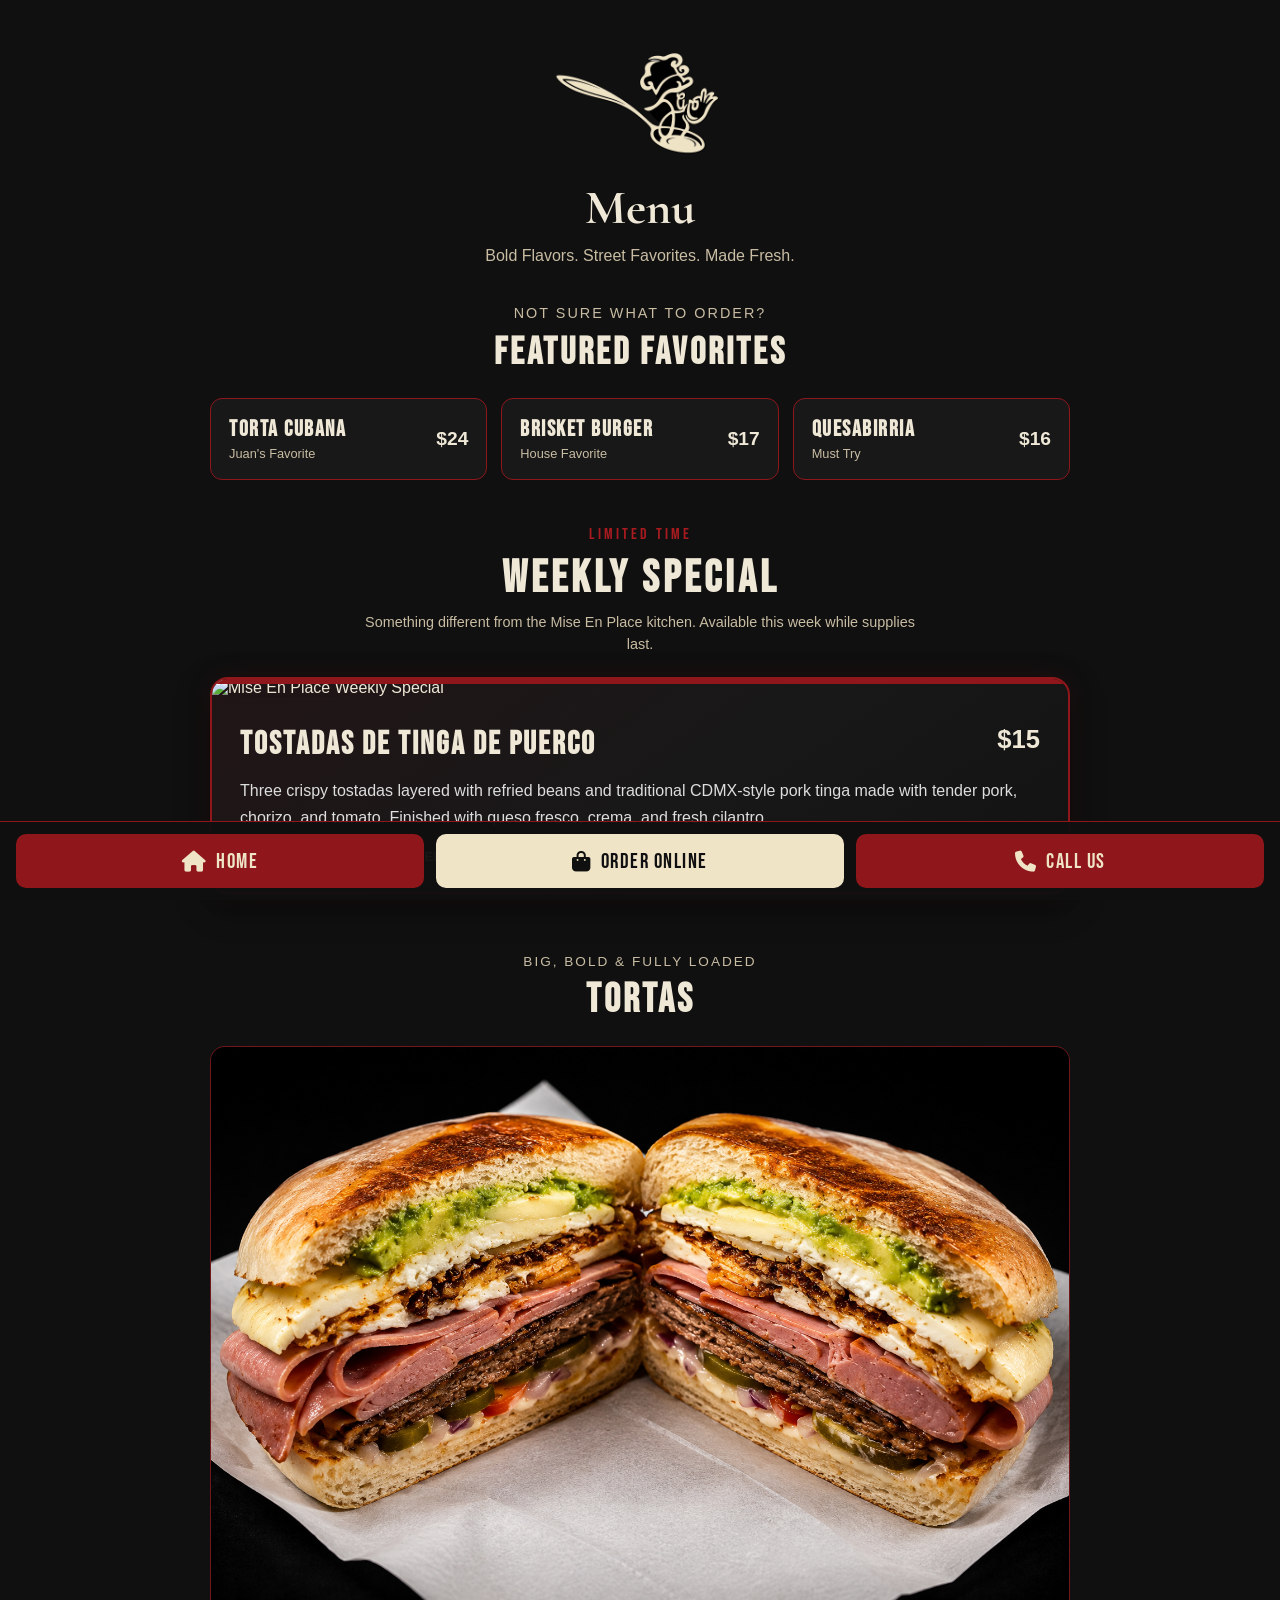
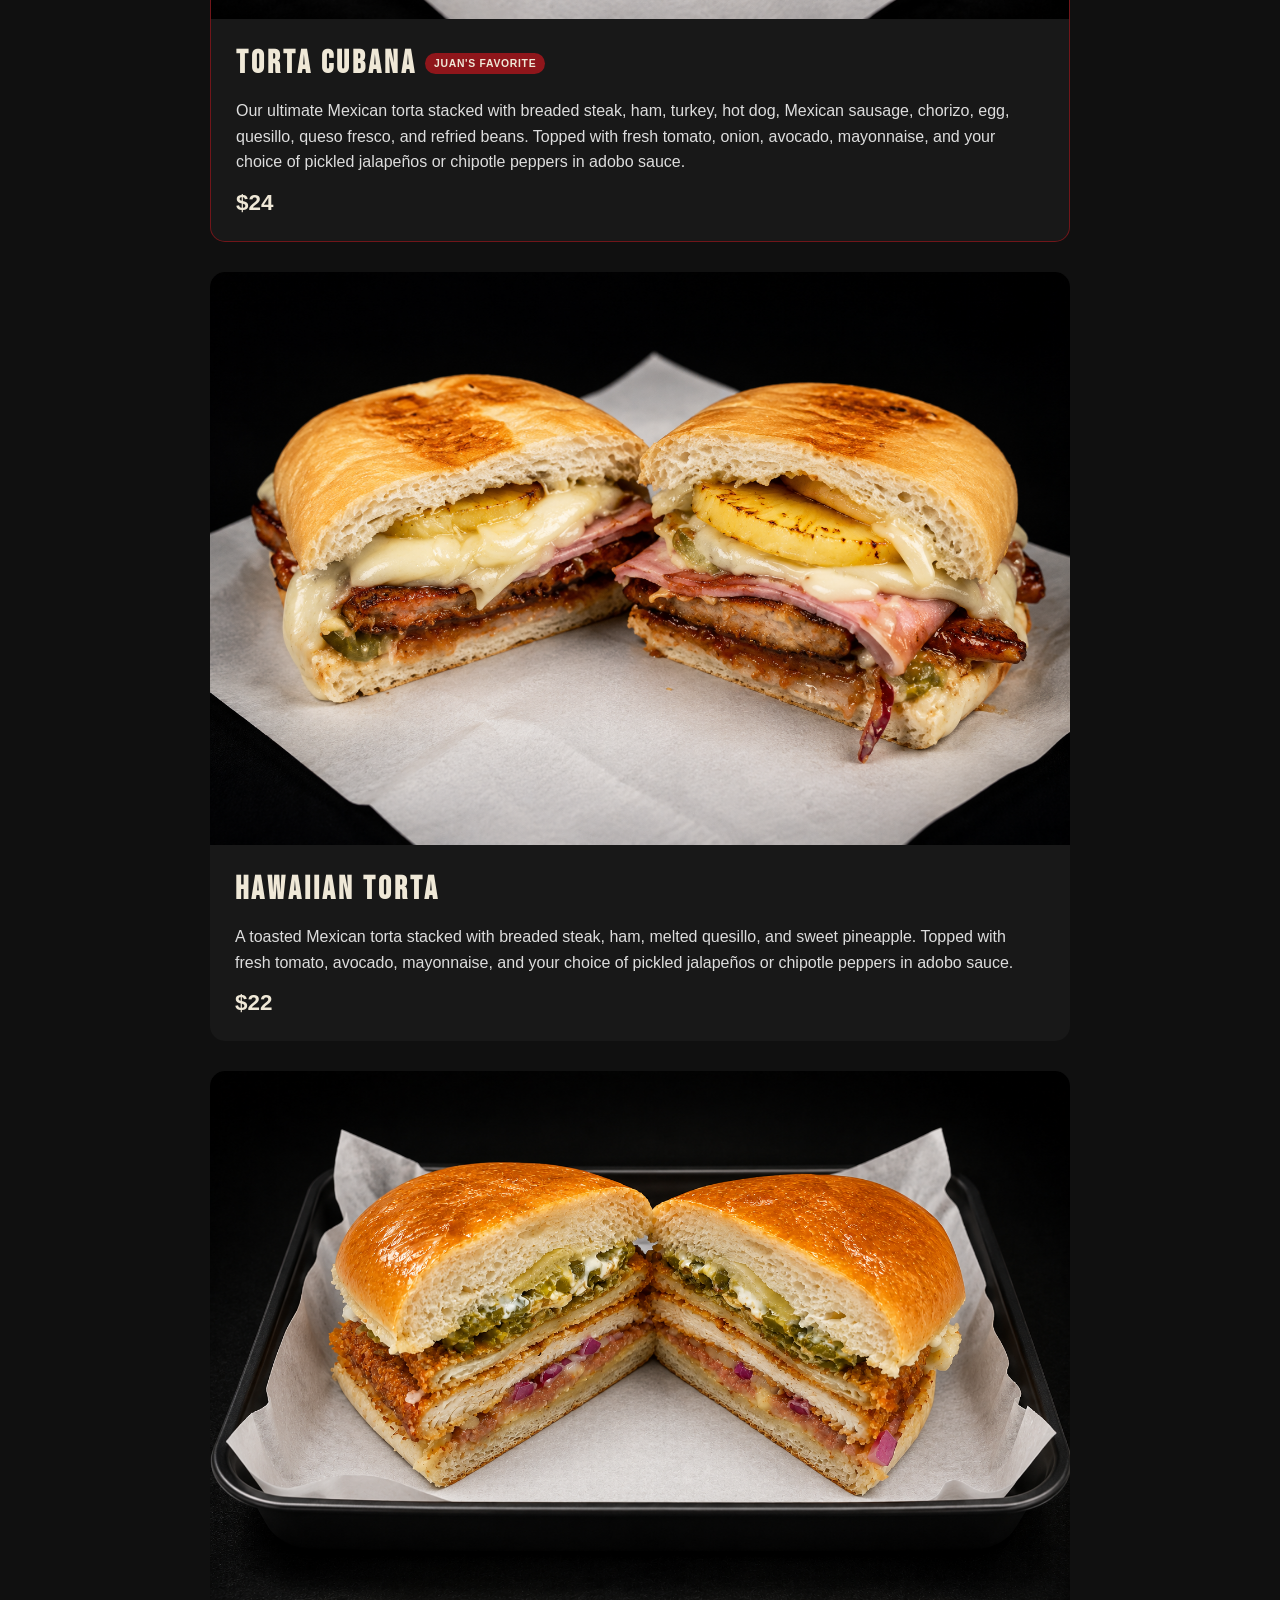
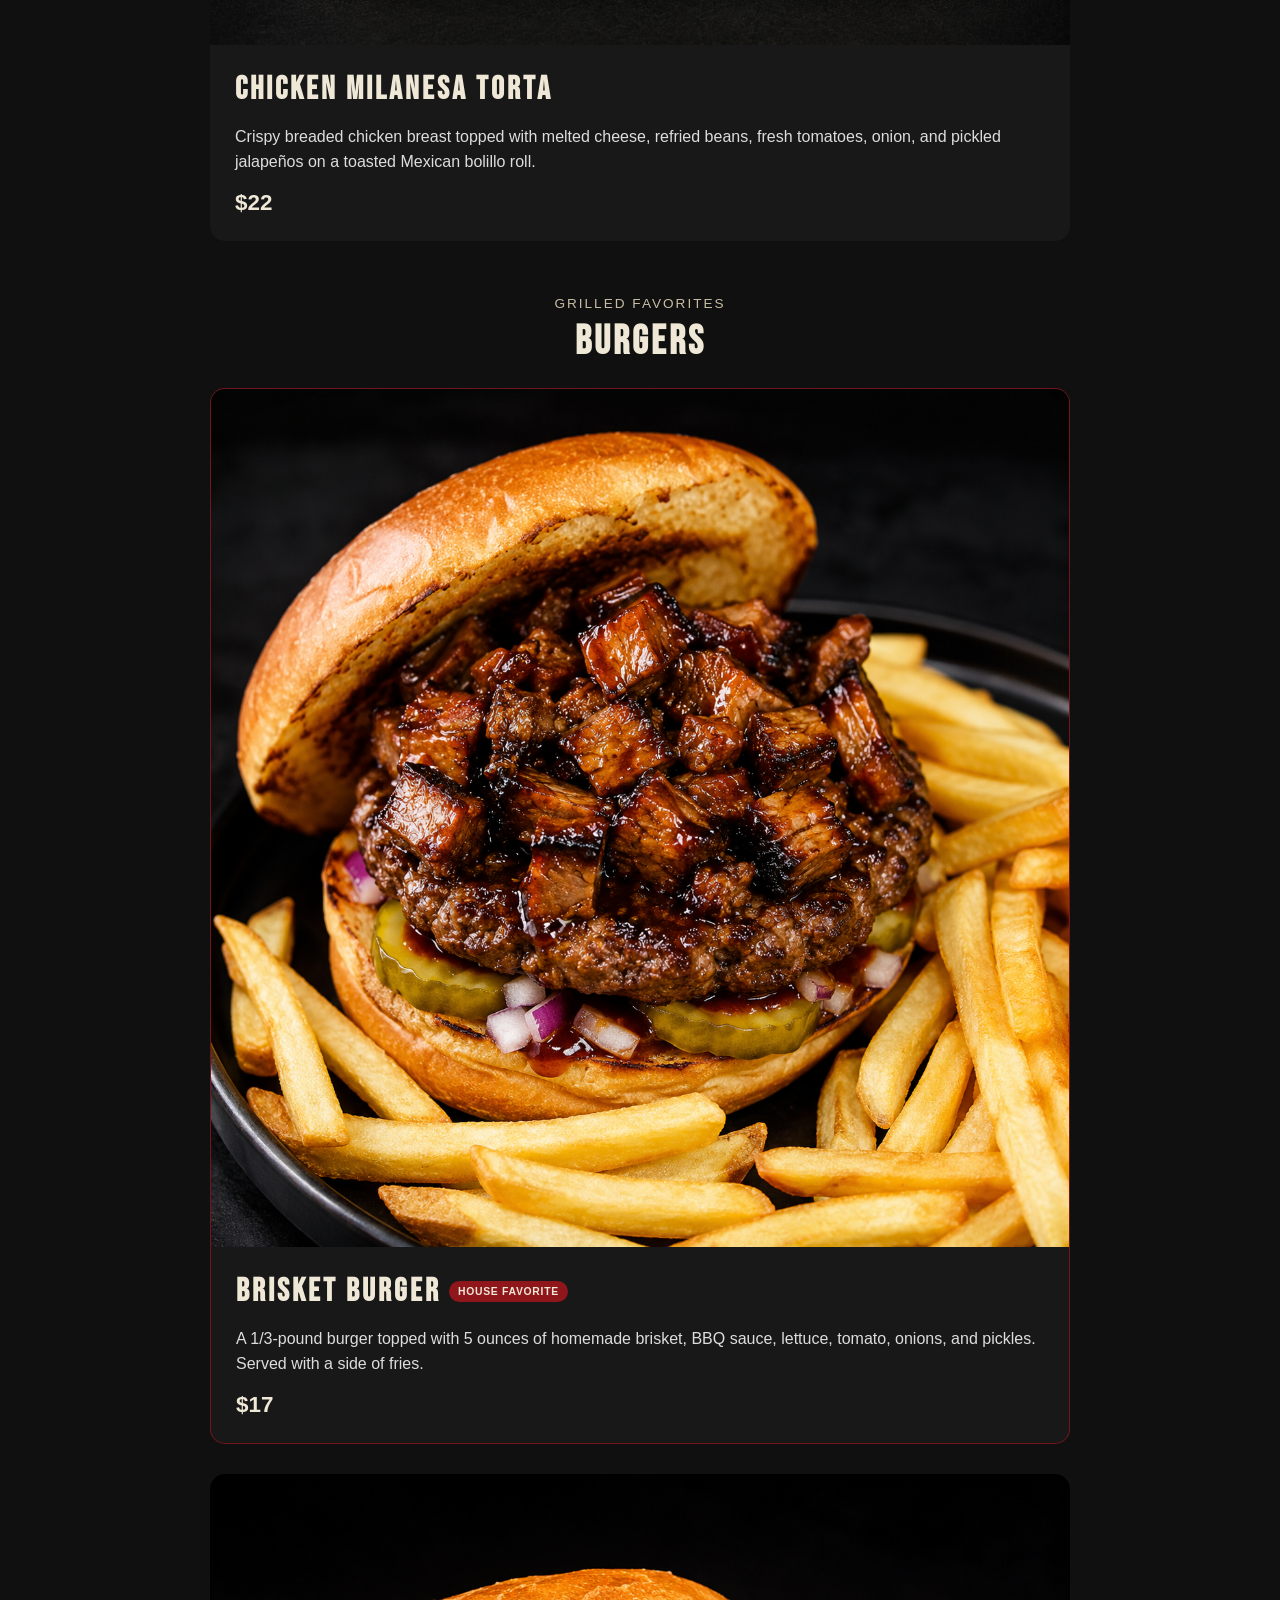
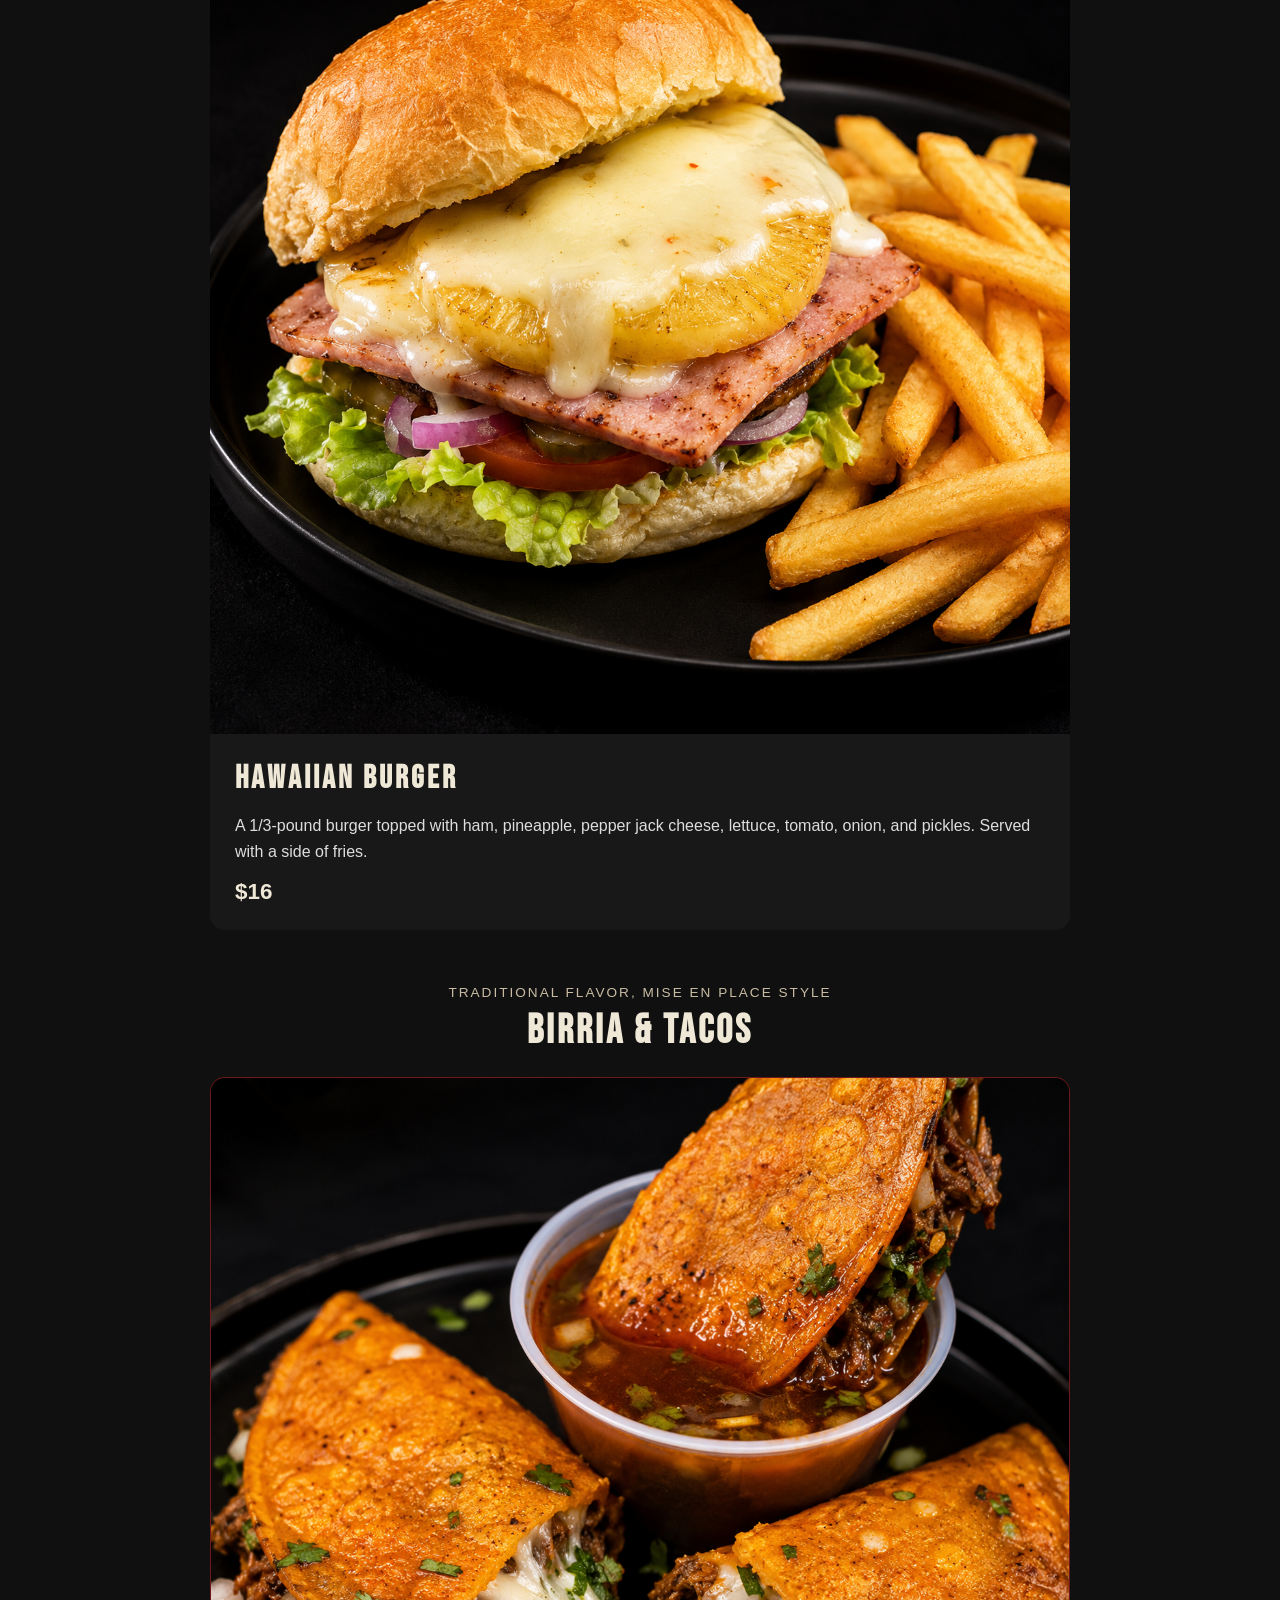
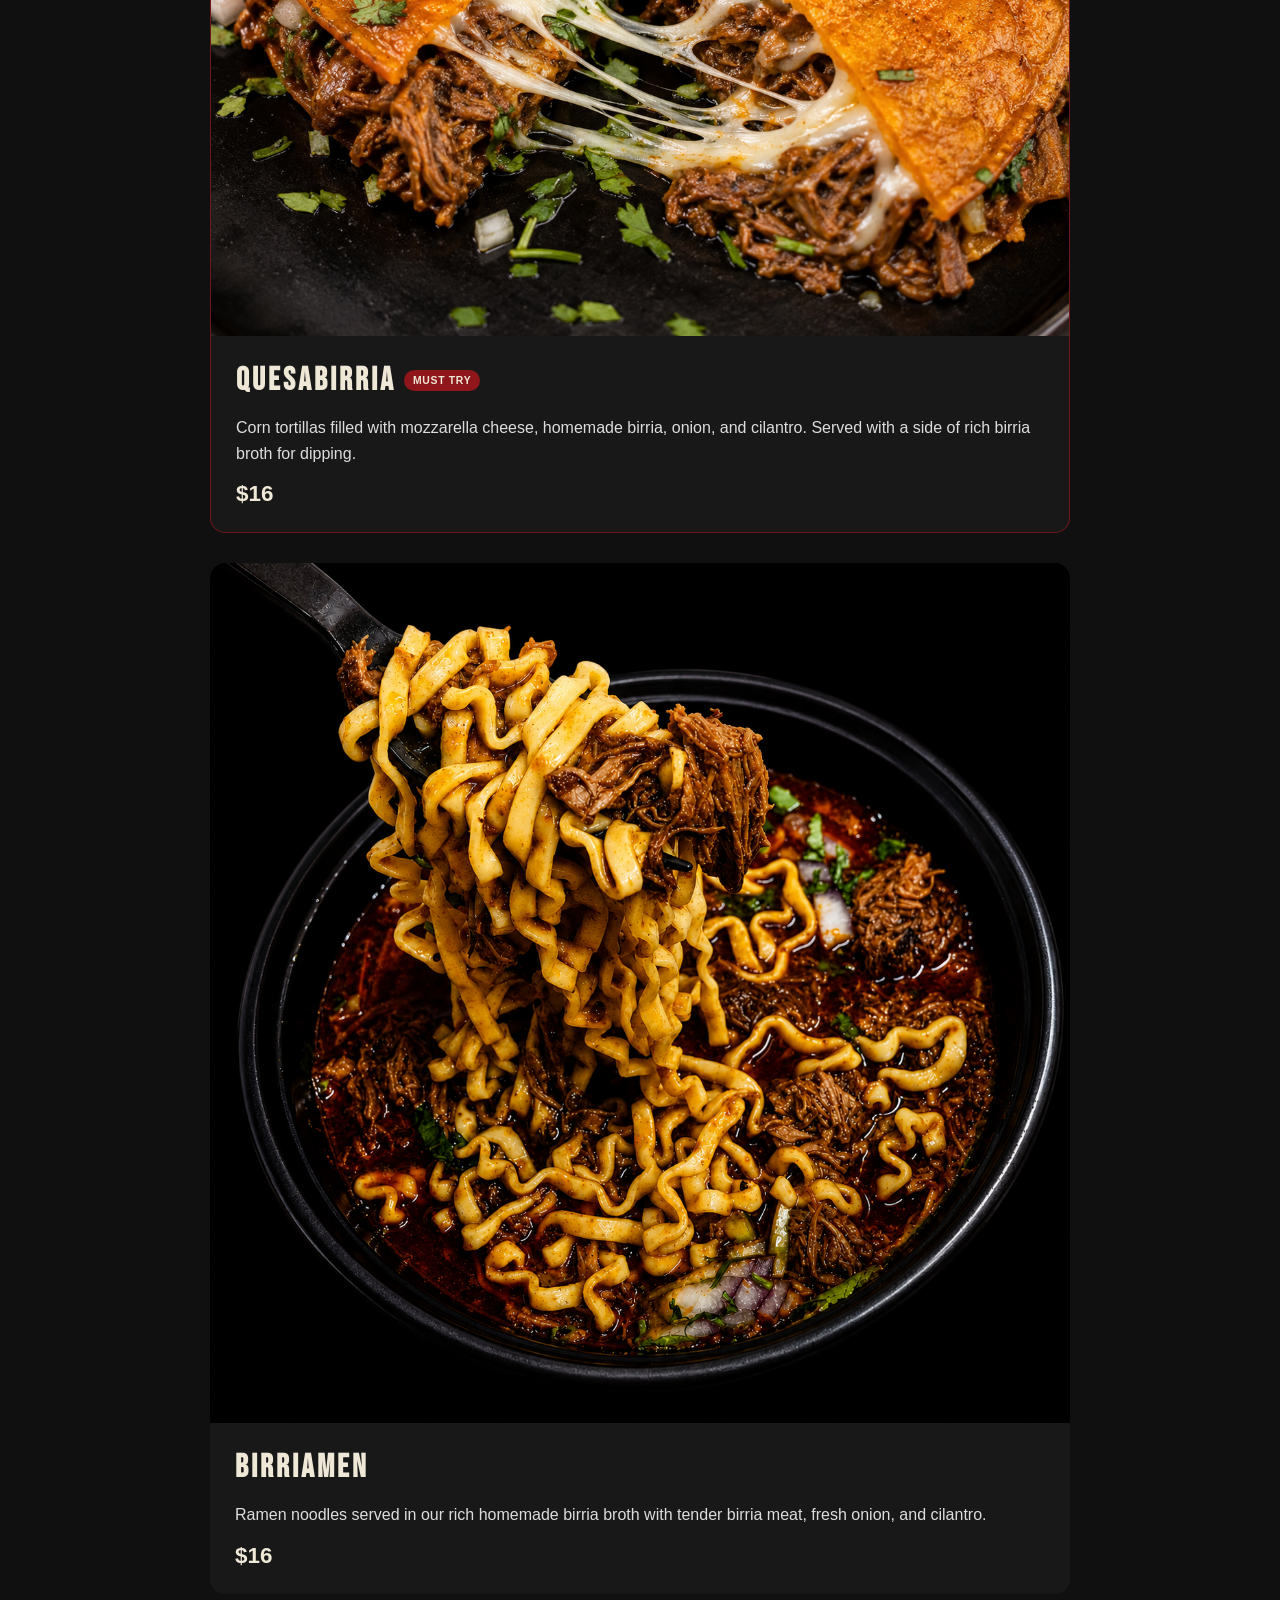
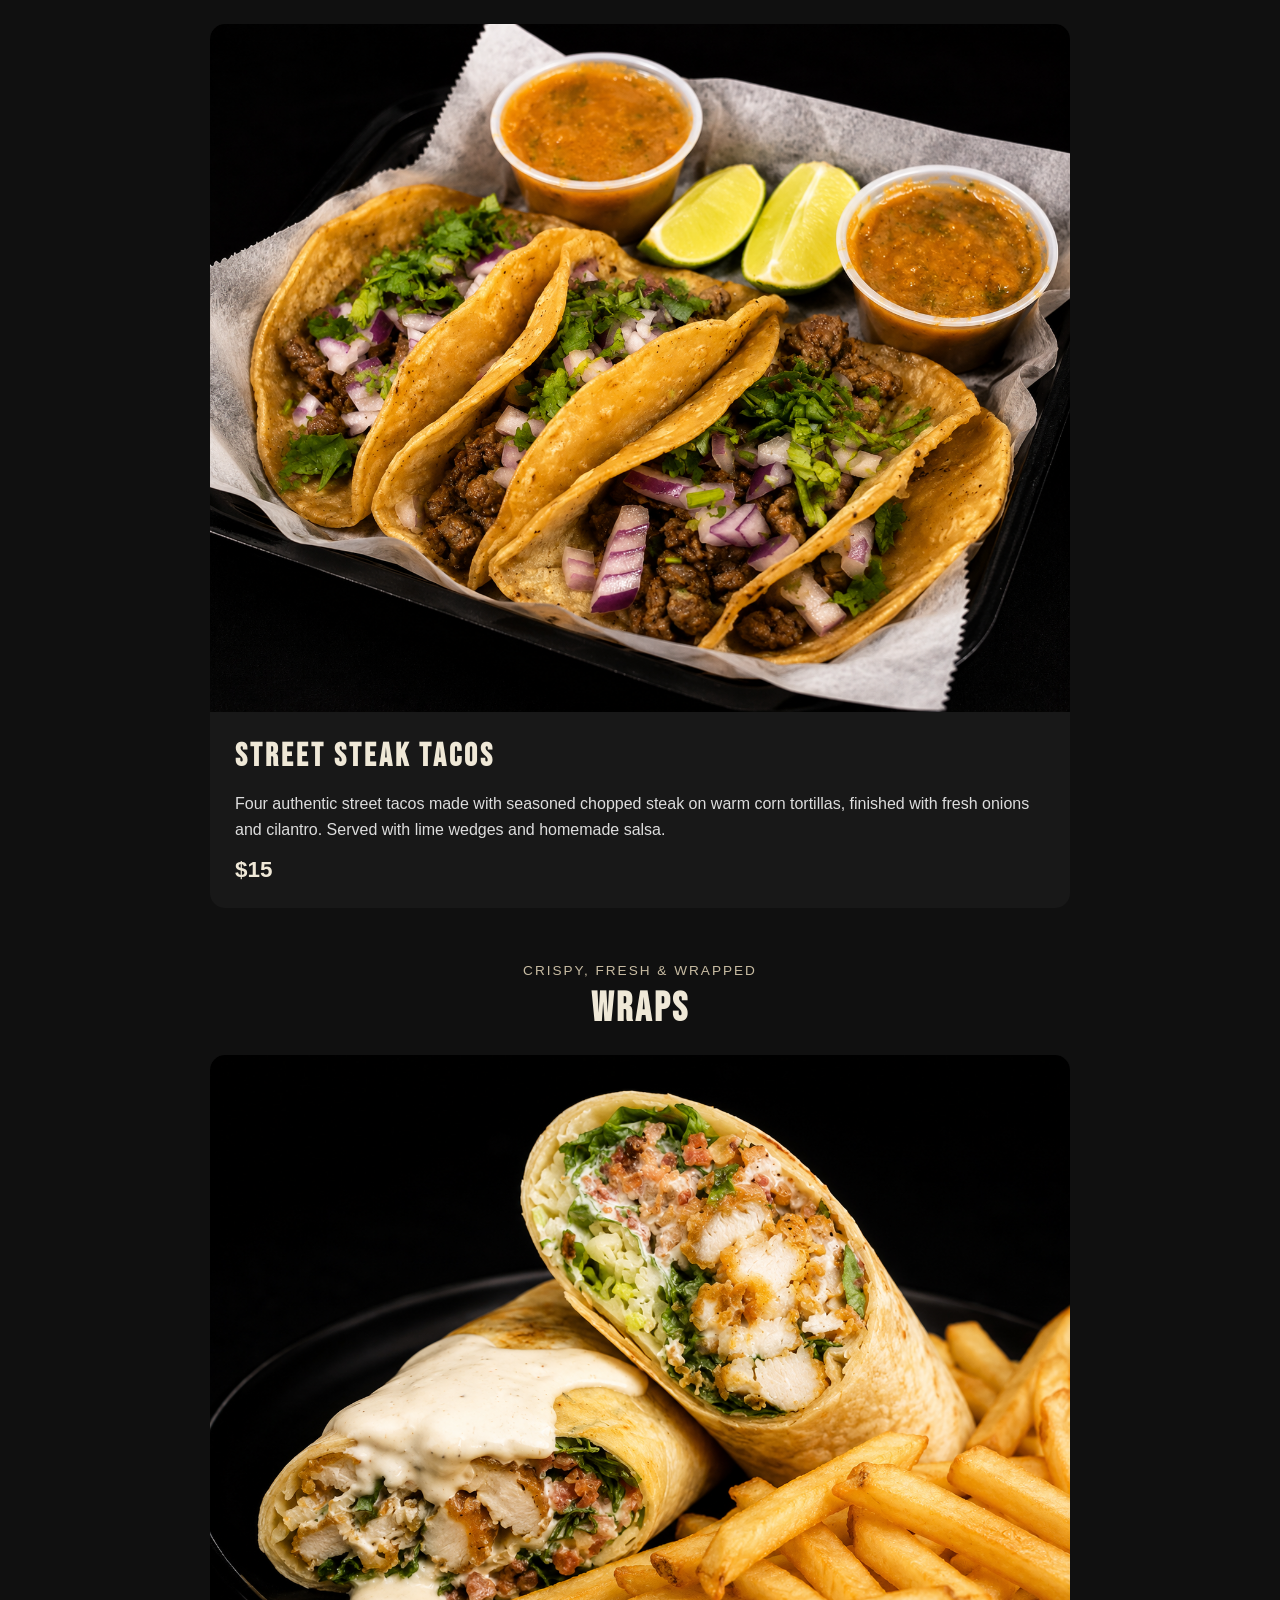
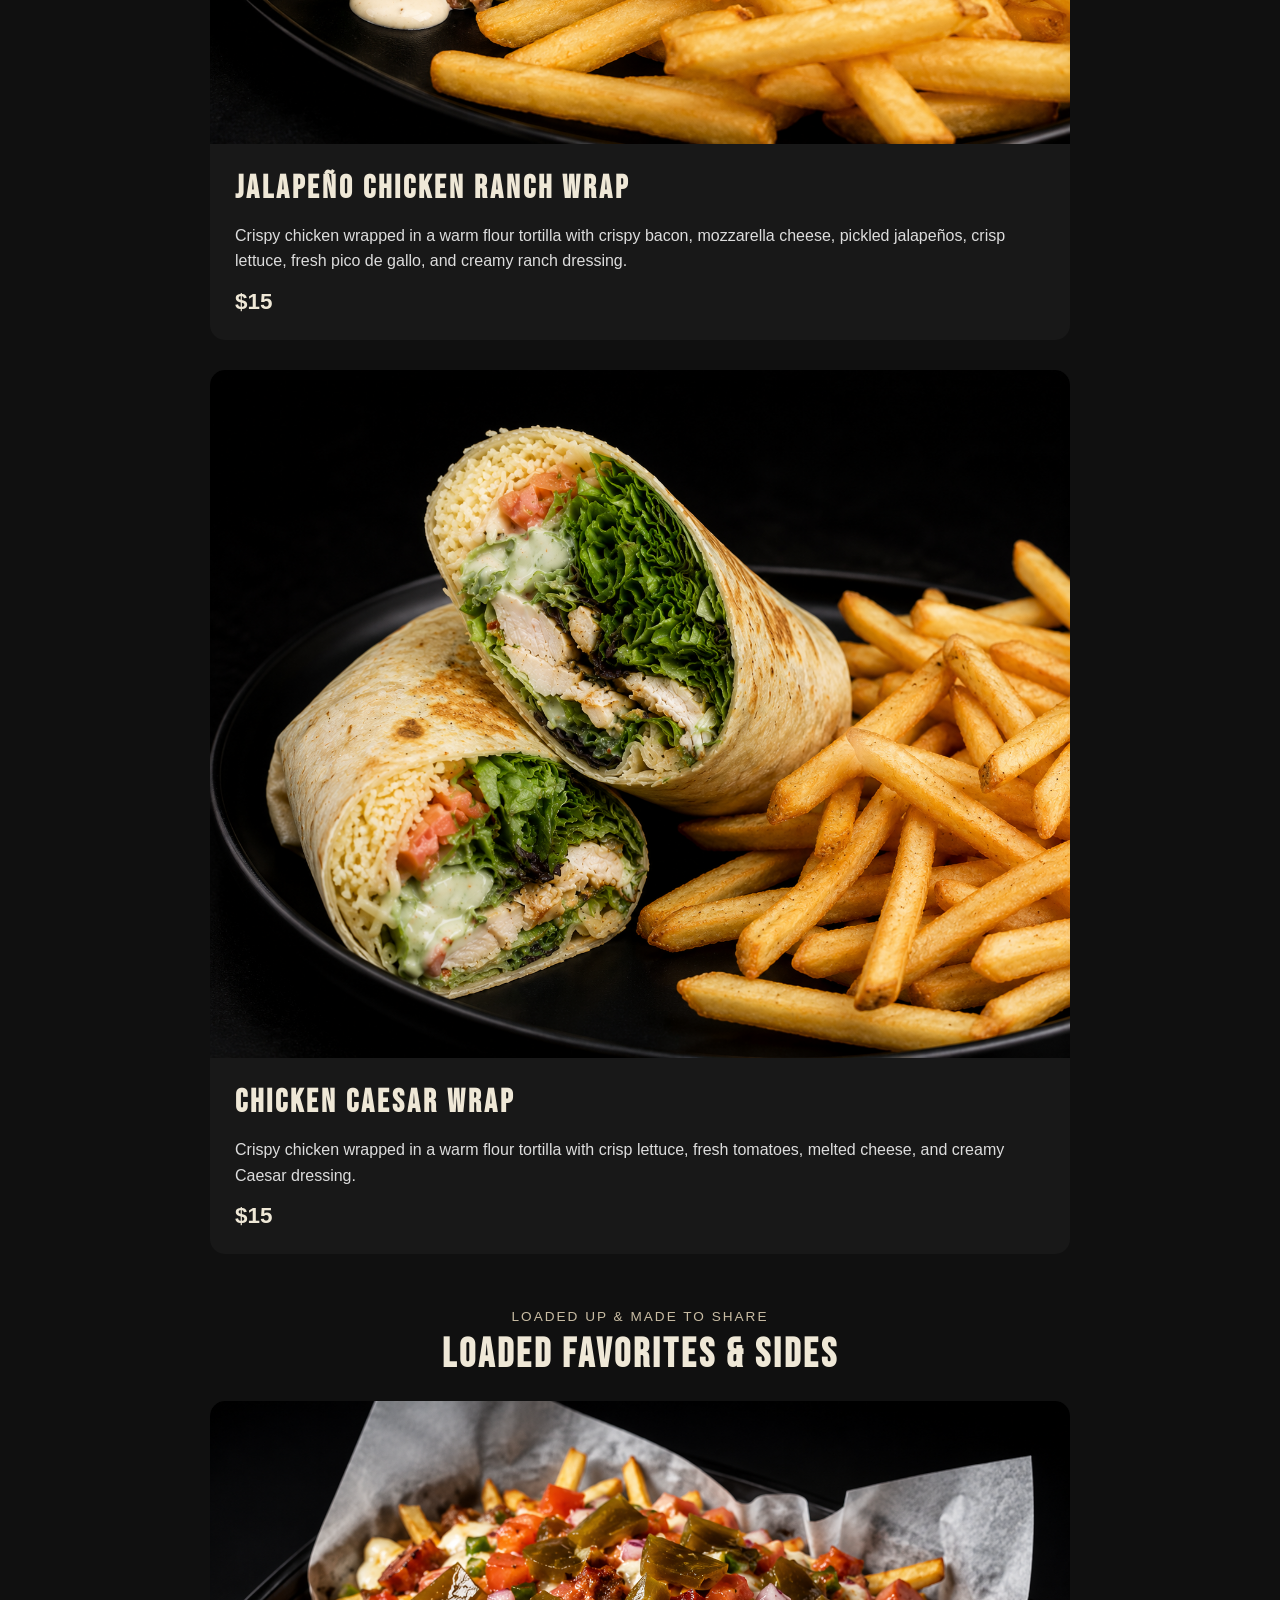
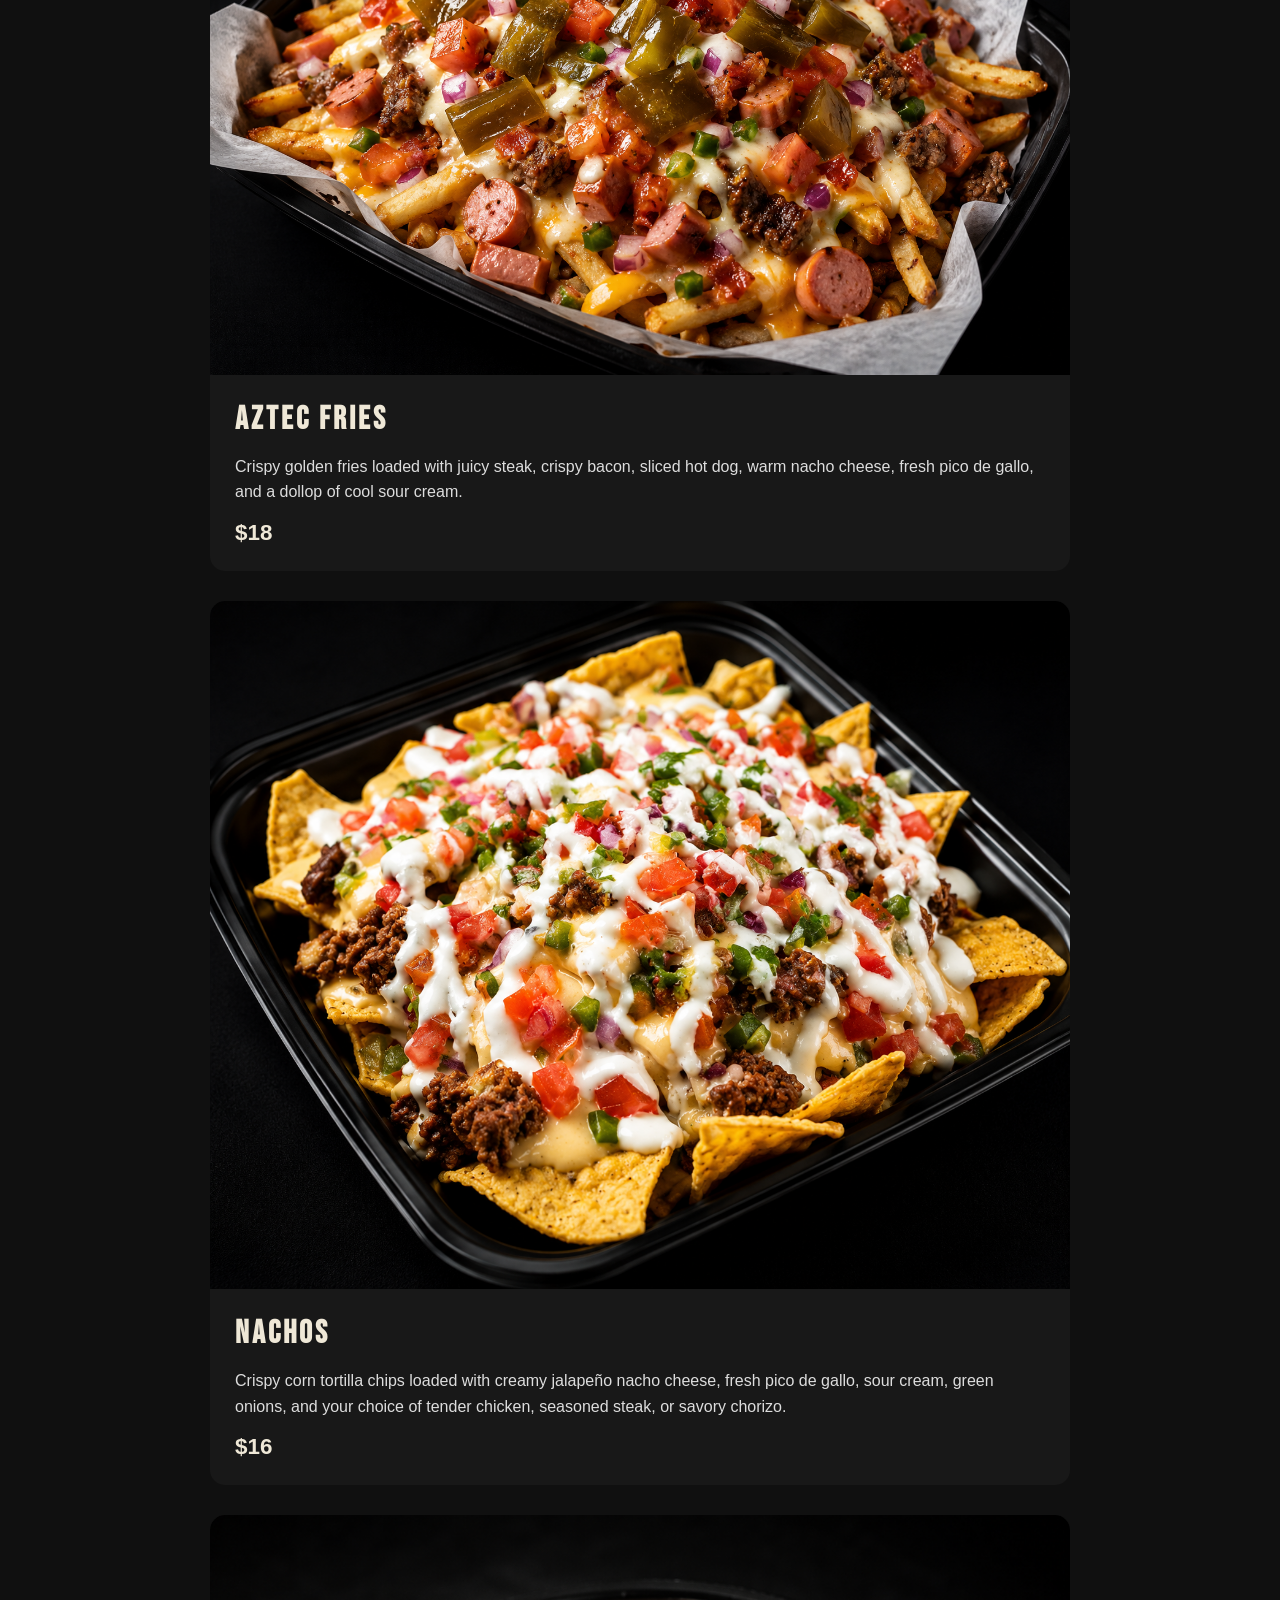
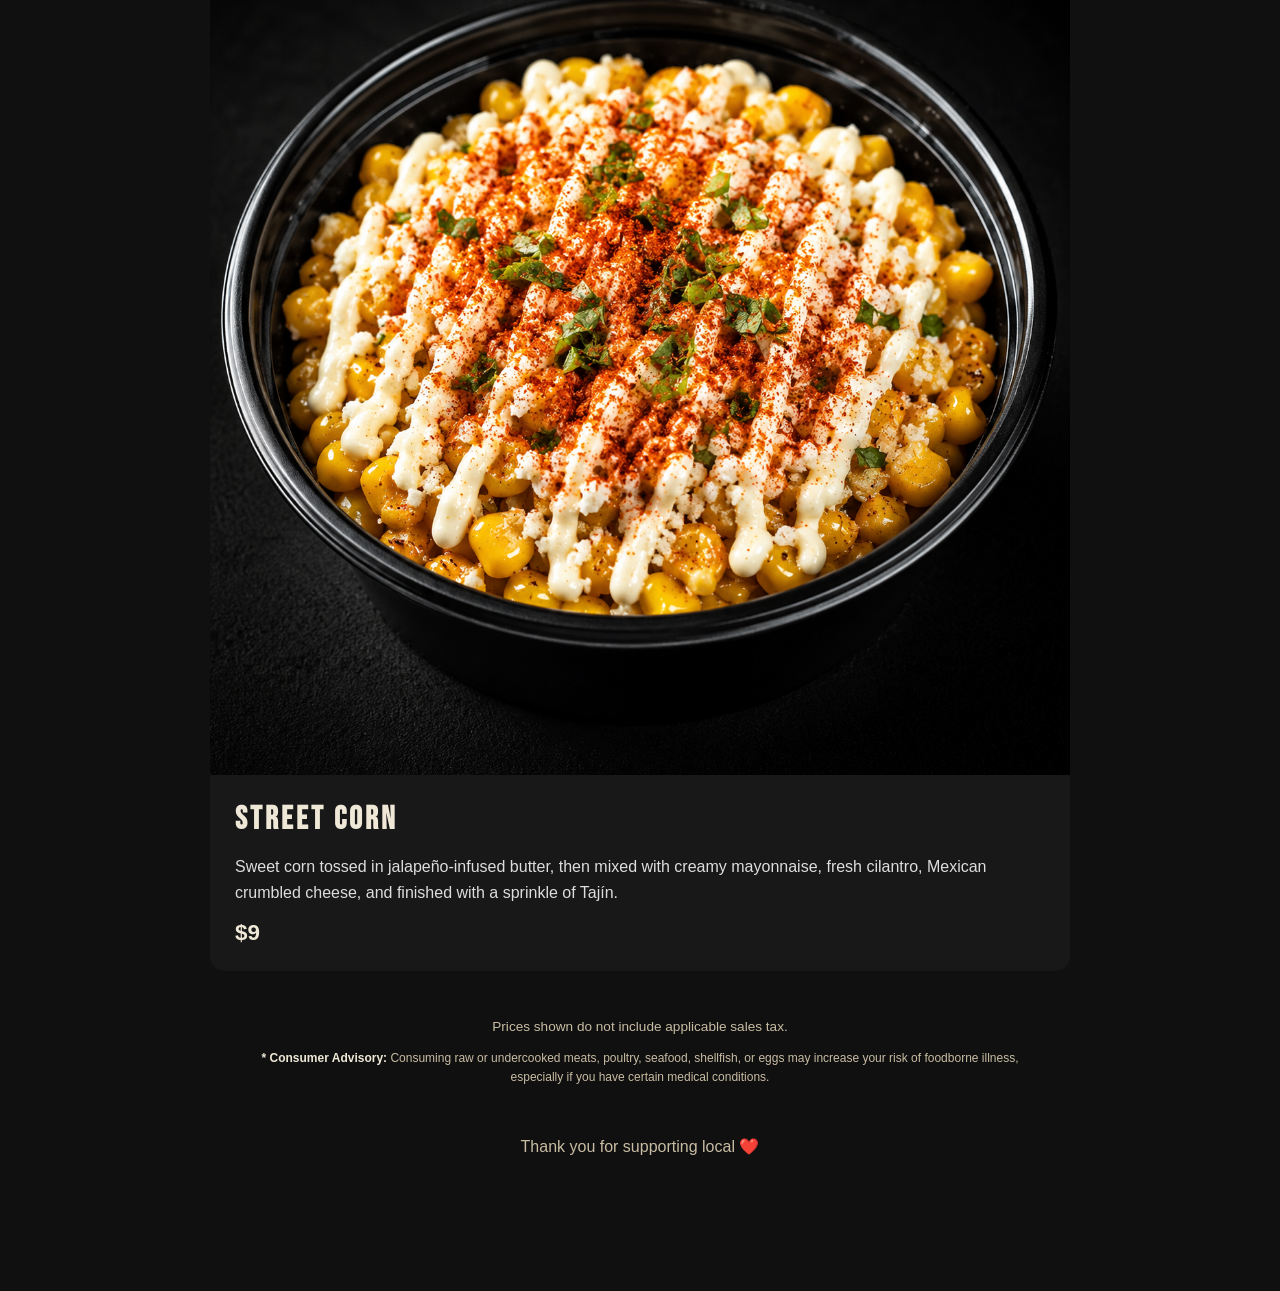
==== menu.html @ 04bcd0d0 "Add weekly special section to menu.html" ====
<!DOCTYPE html>
<html lang="en">

<head>

    <!-- Google tag (gtag.js) -->
    <script async src="https://www.googletagmanager.com/gtag/js?id=G-VJ6DH92DYS"></script>

    <script>
        window.dataLayer = window.dataLayer || [];

        function gtag() {
            dataLayer.push(arguments);
        }

        gtag('js', new Date());

        gtag('config', 'G-VJ6DH92DYS');
    </script>


    <meta charset="UTF-8">

    <meta
        name="viewport"
        content="width=device-width, initial-scale=1.0"
    >

    <title>Mise En Place Menu</title>


    <!-- Font Awesome -->
    <link
        rel="stylesheet"
        href="https://cdnjs.cloudflare.com/ajax/libs/font-awesome/6.5.2/css/all.min.css"
    >


    <!-- Existing stylesheet -->
    <link
        rel="stylesheet"
        href="stylesheet.css"
    >

</head>


<body class="menu-page">


    <!-- ==========================
         MENU HEADER
    =========================== -->

    <header class="menu-header">

        <img
            src="images/MIPLogo1.png"
            alt="Mise En Place Logo"
            class="menu-logo"
        >

        <h1>Menu</h1>

        <p class="menu-tagline">
            Bold Flavors. Street Favorites. Made Fresh.
        </p>

    </header>



    <main>


        <!-- ==========================
             FEATURED FAVORITES
        =========================== -->

        <section
            class="featured-section"
            data-menu-section="featured_favorites"
        >

            <p class="section-eyebrow">
                Not Sure What to Order?
            </p>

            <h2 class="section-title">
                Featured Favorites
            </h2>


            <div class="featured-links">


                <!-- Torta Cubana -->

                <a
                    href="#torta-cubana"
                    class="featured-link"
                    onclick="
                        gtag('event', 'featured_item_click', {
                            item_name: 'torta_cubana',
                            source_page: 'menu'
                        });
                    "
                >

                    <span class="featured-item-details">

                        <strong>
                            Torta Cubana
                        </strong>

                        <small>
                            Juan's Favorite
                        </small>

                    </span>


                    <span class="featured-price">
                        $24
                    </span>

                </a>



                <!-- Brisket Burger -->

                <a
                    href="#brisket-burger"
                    class="featured-link"
                    onclick="
                        gtag('event', 'featured_item_click', {
                            item_name: 'brisket_burger',
                            source_page: 'menu'
                        });
                    "
                >

                    <span class="featured-item-details">

                        <strong>
                            Brisket Burger
                        </strong>

                        <small>
                            House Favorite
                        </small>

                    </span>


                    <span class="featured-price">
                        $17
                    </span>

                </a>



                <!-- Quesabirria -->

                <a
                    href="#quesabirria"
                    class="featured-link"
                    onclick="
                        gtag('event', 'featured_item_click', {
                            item_name: 'quesabirria',
                            source_page: 'menu'
                        });
                    "
                >

                    <span class="featured-item-details">

                        <strong>
                            Quesabirria
                        </strong>

                        <small>
                            Must Try
                        </small>

                    </span>


                    <span class="featured-price">
                        $16
                    </span>

                </a>

            </div>

        </section>
<!-- ==========================
     WEEKLY SPECIAL
=========================== -->

<section
    class="weekly-special-section"
    data-menu-section="weekly_special"
>

    <div class="weekly-special-heading">

        <span class="weekly-special-kicker">
            Limited Time
        </span>

        <h2>
            Weekly Special
        </h2>

        <p>
            Something different from the Mise En Place kitchen.
            Available this week while supplies last.
        </p>

    </div>


    <article class="weekly-special-card">

        <!-- Special Image -->

        <div class="weekly-special-image">

            <img
                src="images/TostadaSpecial.png"
                alt="Mise En Place Weekly Special"
                loading="lazy"
            >

            <span class="weekly-special-badge">
                This Week Only
            </span>

        </div>


        <!-- Special Information -->

        <div class="weekly-special-info">

            <div class="weekly-special-title-row">

                <h3>
                    Tostadas de Tinga de Puerco
                </h3>

                <span class="weekly-special-price">
                    $15
                </span>

            </div>


            <p class="weekly-special-description">
                Three crispy tostadas layered with refried beans and traditional CDMX-style pork tinga 
                made with tender pork, chorizo, and tomato. 
                Finished with queso fresco, crema, and fresh cilantro.
            </p>


            <p class="weekly-special-availability">
                <i
                    class="fa-solid fa-fire"
                    aria-hidden="true"
                ></i>

                Available for a limited time.
            </p>

        </div>

    </article>

</section>



        <!-- ==========================
             MENU
        =========================== -->

        <section class="menu-container">


            <!-- ==========================
                 TORTAS
            =========================== -->

            <div
                class="menu-category-header"
                data-menu-section="tortas"
            >

                <p>
                    Big, Bold &amp; Fully Loaded
                </p>

                <h2>
                    Tortas
                </h2>

            </div>



            <!-- Torta Cubana -->

            <article
                class="menu-card featured-menu-card"
                id="torta-cubana"
            >

                <div class="menu-image">

                    <img
                        src="images/cubana.png"
                        alt="Torta Cubana"
                        loading="lazy"
                    >

                </div>


                <div class="menu-info">

                    <h2>

                        Torta Cubana

                        <span class="menu-badge">
                            Juan's Favorite
                        </span>

                    </h2>


                    <p>
                        Our ultimate Mexican torta stacked with breaded
                        steak, ham, turkey, hot dog, Mexican sausage,
                        chorizo, egg, quesillo, queso fresco, and refried
                        beans. Topped with fresh tomato, onion, avocado,
                        mayonnaise, and your choice of pickled jalapeños
                        or chipotle peppers in adobo sauce.
                    </p>


                    <span class="price">
                        $24
                    </span>

                </div>

            </article>



            <!-- Hawaiian Torta -->

            <article class="menu-card">

                <div class="menu-image">

                    <img
                        src="images/hawaiian-torta.png"
                        alt="Hawaiian Torta"
                        loading="lazy"
                    >

                </div>


                <div class="menu-info">

                    <h2>
                        Hawaiian Torta
                    </h2>


                    <p>
                        A toasted Mexican torta stacked with breaded
                        steak, ham, melted quesillo, and sweet pineapple.
                        Topped with fresh tomato, avocado, mayonnaise,
                        and your choice of pickled jalapeños or chipotle
                        peppers in adobo sauce.
                    </p>


                    <span class="price">
                        $22
                    </span>

                </div>

            </article>



            <!-- Chicken Milanesa Torta -->

            <article class="menu-card">

                <div class="menu-image">

                    <img
                        src="images/chickenTorta.png"
                        alt="Chicken Milanesa Torta"
                        loading="lazy"
                    >

                </div>


                <div class="menu-info">

                    <h2>
                        Chicken Milanesa Torta
                    </h2>


                    <p>
                        Crispy breaded chicken breast topped with melted
                        cheese, refried beans, fresh tomatoes, onion, and
                        pickled jalapeños on a toasted Mexican bolillo
                        roll.
                    </p>


                    <span class="price">
                        $22
                    </span>

                </div>

            </article>





            <!-- ==========================
                 BURGERS
            =========================== -->

            <div
                class="menu-category-header"
                data-menu-section="burgers"
            >

                <p>
                    Grilled Favorites
                </p>

                <h2>
                    Burgers
                </h2>

            </div>



            <!-- Brisket Burger -->

            <article
                class="menu-card featured-menu-card"
                id="brisket-burger"
            >

                <div class="menu-image">

                    <img
                        src="images/brisketburger.png"
                        alt="Brisket Burger"
                        loading="lazy"
                    >

                </div>


                <div class="menu-info">

                    <h2>

                        Brisket Burger

                        <span class="menu-badge">
                            House Favorite
                        </span>

                    </h2>


                    <p>
                        A 1/3-pound burger topped with 5 ounces of
                        homemade brisket, BBQ sauce, lettuce, tomato,
                        onions, and pickles. Served with a side of fries.
                    </p>


                    <span class="price">
                        $17
                    </span>

                </div>

            </article>



            <!-- Hawaiian Burger -->

            <article class="menu-card">

                <div class="menu-image">

                    <img
                        src="images/hawaiianBurger.png"
                        alt="Hawaiian Burger"
                        loading="lazy"
                    >

                </div>


                <div class="menu-info">

                    <h2>
                        Hawaiian Burger
                    </h2>


                    <p>
                        A 1/3-pound burger topped with ham, pineapple,
                        pepper jack cheese, lettuce, tomato, onion, and
                        pickles. Served with a side of fries.
                    </p>


                    <span class="price">
                        $16
                    </span>

                </div>

            </article>





            <!-- ==========================
                 BIRRIA & TACOS
            =========================== -->

            <div
                class="menu-category-header"
                data-menu-section="birria_tacos"
            >

                <p>
                    Traditional Flavor, Mise En Place Style
                </p>

                <h2>
                    Birria &amp; Tacos
                </h2>

            </div>



            <!-- Quesabirria -->

            <article
                class="menu-card featured-menu-card"
                id="quesabirria"
            >

                <div class="menu-image">

                    <img
                        src="images/quesabirria.png"
                        alt="Quesabirria Tacos"
                        loading="lazy"
                    >

                </div>


                <div class="menu-info">

                    <h2>

                        Quesabirria

                        <span class="menu-badge">
                            Must Try
                        </span>

                    </h2>


                    <p>
                        Corn tortillas filled with mozzarella cheese,
                        homemade birria, onion, and cilantro. Served with
                        a side of rich birria broth for dipping.
                    </p>


                    <span class="price">
                        $16
                    </span>

                </div>

            </article>



            <!-- Birriamen -->

            <article class="menu-card">

                <div class="menu-image">

                    <img
                        src="images/birriaRamen.png"
                        alt="Birriamen"
                        loading="lazy"
                    >

                </div>


                <div class="menu-info">

                    <h2>
                        Birriamen
                    </h2>


                    <p>
                        Ramen noodles served in our rich homemade birria
                        broth with tender birria meat, fresh onion, and
                        cilantro.
                    </p>


                    <span class="price">
                        $16
                    </span>

                </div>

            </article>



            <!-- Street Steak Tacos -->

            <article class="menu-card">

                <div class="menu-image">

                    <img
                        src="images/tacos.png"
                        alt="Street Steak Tacos"
                        loading="lazy"
                    >

                </div>


                <div class="menu-info">

                    <h2>
                        Street Steak Tacos
                    </h2>


                    <p>
                        Four authentic street tacos made with seasoned
                        chopped steak on warm corn tortillas, finished
                        with fresh onions and cilantro. Served with lime
                        wedges and homemade salsa.
                    </p>


                    <span class="price">
                        $15
                    </span>

                </div>

            </article>





            <!-- ==========================
                 WRAPS
            =========================== -->

            <div
                class="menu-category-header"
                data-menu-section="wraps"
            >

                <p>
                    Crispy, Fresh &amp; Wrapped
                </p>

                <h2>
                    Wraps
                </h2>

            </div>



            <!-- Jalapeño Chicken Ranch Wrap -->

            <article class="menu-card">

                <div class="menu-image">

                    <img
                        src="images/ranchwrap.png"
                        alt="Jalapeño Chicken Ranch Wrap"
                        loading="lazy"
                    >

                </div>


                <div class="menu-info">

                    <h2>
                        Jalapeño Chicken Ranch Wrap
                    </h2>


                    <p>
                        Crispy chicken wrapped in a warm flour tortilla
                        with crispy bacon, mozzarella cheese, pickled
                        jalapeños, crisp lettuce, fresh pico de gallo,
                        and creamy ranch dressing.
                    </p>


                    <span class="price">
                        $15
                    </span>

                </div>

            </article>



            <!-- Chicken Caesar Wrap -->

            <article class="menu-card">

                <div class="menu-image">

                    <img
                        src="images/caesarwrap.png"
                        alt="Chicken Caesar Wrap"
                        loading="lazy"
                    >

                </div>


                <div class="menu-info">

                    <h2>
                        Chicken Caesar Wrap
                    </h2>


                    <p>
                        Crispy chicken wrapped in a warm flour tortilla
                        with crisp lettuce, fresh tomatoes, melted
                        cheese, and creamy Caesar dressing.
                    </p>


                    <span class="price">
                        $15
                    </span>

                </div>

            </article>





            <!-- ==========================
                 LOADED FAVORITES & SIDES
            =========================== -->

            <div
                class="menu-category-header"
                data-menu-section="loaded_favorites"
            >

                <p>
                    Loaded Up &amp; Made to Share
                </p>

                <h2>
                    Loaded Favorites &amp; Sides
                </h2>

            </div>



            <!-- Aztec Fries -->

            <article class="menu-card">

                <div class="menu-image">

                    <img
                        src="images/Deluxe.png"
                        alt="Aztec Fries"
                        loading="lazy"
                    >

                </div>


                <div class="menu-info">

                    <h2>
                        Aztec Fries
                    </h2>


                    <p>
                        Crispy golden fries loaded with juicy steak,
                        crispy bacon, sliced hot dog, warm nacho cheese,
                        fresh pico de gallo, and a dollop of cool sour
                        cream.
                    </p>


                    <span class="price">
                        $18
                    </span>

                </div>

            </article>



            <!-- Nachos -->

            <article class="menu-card">

                <div class="menu-image">

                    <img
                        src="images/nachos.png"
                        alt="Loaded Nachos"
                        loading="lazy"
                    >

                </div>


                <div class="menu-info">

                    <h2>
                        Nachos
                    </h2>


                    <p>
                        Crispy corn tortilla chips loaded with creamy
                        jalapeño nacho cheese, fresh pico de gallo, sour
                        cream, green onions, and your choice of tender
                        chicken, seasoned steak, or savory chorizo.
                    </p>


                    <span class="price">
                        $16
                    </span>

                </div>

            </article>



            <!-- Street Corn -->

            <article class="menu-card">

                <div class="menu-image">

                    <img
                        src="images/streetcorn.png"
                        alt="Mexican Street Corn"
                        loading="lazy"
                    >

                </div>


                <div class="menu-info">

                    <h2>
                        Street Corn
                    </h2>


                    <p>
                        Sweet corn tossed in jalapeño-infused butter,
                        then mixed with creamy mayonnaise, fresh
                        cilantro, Mexican crumbled cheese, and finished
                        with a sprinkle of Tajín.
                    </p>


                    <span class="price">
                        $9
                    </span>

                </div>

            </article>


        </section>



        <!-- ==========================
             MENU DISCLAIMERS
        =========================== -->

        <section class="menu-disclaimers">

            <p class="tax-disclaimer">
                Prices shown do not include applicable sales tax.
            </p>


            <p class="consumer-advisory">
                <strong>* Consumer Advisory:</strong>
                Consuming raw or undercooked meats, poultry, seafood,
                shellfish, or eggs may increase your risk of foodborne
                illness, especially if you have certain medical conditions.
            </p>

        </section>


    </main>




    <!-- ==========================
         FOOTER
    =========================== -->

    <footer class="menu-footer">

        <p>
            Thank you for supporting local ❤️
        </p>

    </footer>




    <!-- ==========================
         STICKY ACTION BUTTONS
    =========================== -->

    <nav
        class="sticky-menu-actions"
        aria-label="Menu actions"
    >


        <!-- Home -->

        <a
            href="index.html"
            class="sticky-action-button"
            onclick="
                gtag('event', 'home_click', {
                    source_page: 'menu'
                });
            "
        >

            <i
                class="fa-solid fa-house"
                aria-hidden="true"
            ></i>

            <span>
                Home
            </span>

        </a>



        <!-- Order Online -->

        <a
            href="https://online.skytab.com/s/kitchenonwheelsmiseenplace"
            class="sticky-action-button order-action-button"
            onclick="
                gtag('event', 'order_online_click', {
                    source_page: 'menu'
                });
            "
        >

            <i
                class="fa-solid fa-bag-shopping"
                aria-hidden="true"
            ></i>

            <span>
                Order Online
            </span>

        </a>



        <!-- Call -->

        <a
            href="tel:9208709137"
            class="sticky-action-button call-button"
            onclick="
                gtag('event', 'phone_click', {
                    source_page: 'menu'
                });
            "
        >

            <i
                class="fa-solid fa-phone"
                aria-hidden="true"
            ></i>

            <span>
                Call Us
            </span>

        </a>


    </nav>




    <!-- ==========================
         GOOGLE ANALYTICS
         MENU SECTION TRACKING
    =========================== -->

    <script>

        /*
        =========================================
        MENU SECTION VISIBILITY TRACKING
        =========================================

        A section must remain at least partially
        visible for 2 seconds before GA4 records
        it as a menu_section_view.

        Each section is only counted once during
        that page load.
        */


        const menuSections =
            document.querySelectorAll('[data-menu-section]');


        const sectionTimers = new Map();

        const viewedSections = new Set();



        const menuObserver =
            new IntersectionObserver((entries) => {


                entries.forEach(entry => {


                    const sectionName =
                        entry.target.dataset.menuSection;



                    /*
                    Section enters the viewport
                    */

                    if (
                        entry.isIntersecting &&
                        !viewedSections.has(sectionName)
                    ) {


                        /*
                        Don't create multiple timers
                        for the same section.
                        */

                        if (!sectionTimers.has(sectionName)) {


                            const timer =
                                setTimeout(() => {


                                    /*
                                    Verify that the section is still
                                    visible after the 2 second delay.
                                    */

                                    const rect =
                                        entry.target.getBoundingClientRect();


                                    const stillVisible =
                                        rect.bottom > 0 &&
                                        rect.top < window.innerHeight;



                                    if (stillVisible) {


                                        gtag(
                                            'event',
                                            'menu_section_view',
                                            {
                                                section_name: sectionName,
                                                source_page: 'menu'
                                            }
                                        );


                                        viewedSections.add(sectionName);


                                        menuObserver.unobserve(
                                            entry.target
                                        );

                                    }


                                    sectionTimers.delete(
                                        sectionName
                                    );


                                }, 2000);


                            sectionTimers.set(
                                sectionName,
                                timer
                            );

                        }

                    }



                    /*
                    User scrolls away before
                    the 2-second timer finishes.
                    */

                    else if (!entry.isIntersecting) {


                        if (sectionTimers.has(sectionName)) {


                            clearTimeout(
                                sectionTimers.get(sectionName)
                            );


                            sectionTimers.delete(
                                sectionName
                            );

                        }

                    }


                });


            },
            {
                threshold: 0.35
            });



        /*
        Start observing every section
        */

        menuSections.forEach(section => {

            menuObserver.observe(section);

        });


    </script>


</body>

</html>
---- stylesheet.css ----
@import url('https://fonts.googleapis.com/css2?family=Bebas+Neue&family=Cormorant+Garamond:wght@400;600;700&display=swap');

/* ==========================
   GLOBAL RESET
========================== */

* {
    margin: 0;
    padding: 0;
    box-sizing: border-box;
}


/* ==========================
   GLOBAL BODY
========================== */

body {
    background-color: #101010;
    color: #efe4c6;
    font-family: Arial, sans-serif;
}


/* ==========================
   LINK HUB / HOME PAGE
========================== */

.container {
    max-width: 500px;
    margin: auto;
    padding: 40px 25px;
    text-align: center;
}

.logo {
    width: 180px;
    margin-bottom: 15px;
}

h1 {
    font-family: 'Cormorant Garamond', serif;
    font-size: 60px;
    margin-bottom: 5px;
}

h2 {
    font-family: 'Bebas Neue', sans-serif;
    font-size: 32px;
    letter-spacing: 3px;
    margin-bottom: 10px;
}

.subtitle {
    font-family: 'Bebas Neue', sans-serif;
    letter-spacing: 2px;
    color: #f2ead8;
    margin-bottom: 25px;
}

.divider {
    height: 1px;
    background-color: #8f161b;
    margin-bottom: 30px;
}
/* ==========================
   HOURS OF OPERATION
========================== */

.hours-section {
    margin-bottom: 30px;
    padding: 0 6px;
}

.hours-section h3 {
    font-family: 'Bebas Neue', sans-serif;
    font-size: 28px;
    letter-spacing: 2px;
    margin-bottom: 16px;
    color: #efe4c6;
}

.hours-list {
    display: flex;
    flex-direction: column;
    gap: 8px;
}

.hours-row {
    display: flex;
    justify-content: space-between;
    align-items: center;
    gap: 20px;
    font-size: 0.95rem;
    line-height: 1.4;
    color: #c8bca3;
    border-bottom: 1px solid rgba(239, 228, 198, 0.08);
    padding-bottom: 7px;
}

.hours-row span:first-child {
    font-weight: bold;
    color: #efe4c6;
}

.hours-row span:last-child {
    text-align: right;
}

.button {
    display: block;
    text-decoration: none;
    background-color: #8f161b;
    color: #efe4c6;
    padding: 18px;
    margin-bottom: 15px;
    margin-right: 12px;
    border-radius: 10px;
    font-family: 'Bebas Neue', sans-serif;
    letter-spacing: 2px;
    font-size: 24px;
    transition:
        background-color 0.3s ease,
        transform 0.2s ease;
}

.button:hover {
    background-color: #a71b20;
}

.button:active {
    transform: scale(0.98);
}


/* Order Online button */

.order-button {
    background-color: #efe4c6;
    color: #101010;
    border: 2px solid #efe4c6;
}

.order-button:hover {
    background-color: #ffffff;
    color: #101010;
}


/* ==========================
   MENU PAGE
========================== */

.menu-page {
    background: #101010;
    color: #efe8d7;
    font-family: Arial, sans-serif;

    /* Prevent fixed navigation from covering content */
    padding-bottom: 95px;
}


/* ==========================
   MENU HEADER
========================== */

.menu-header {
    text-align: center;
    padding: 40px 20px;
}

.menu-logo {
    width: 180px;
    margin-bottom: 15px;
}

.menu-header h1 {
    font-size: 3rem;
    margin-bottom: 10px;
}

.menu-tagline {
    color: #c8bca3;
}


/* ==========================
   BACK BUTTON
========================== */

.back-button {
    color: #efe8d7;
    text-decoration: none;
    display: inline-block;
    margin-bottom: 25px;
}


/* ==========================
   MENU CONTAINER
========================== */

.menu-container {
    width: 100%;
    max-width: 900px;
    margin: auto;
    padding: 0 20px;
}


/* ==========================
   MENU CARDS
========================== */

.menu-card {
    width: 100%;
    background: #181818;
    border-radius: 15px;
    overflow: hidden;
    margin-bottom: 30px;
}

.menu-image img {
    width: 100%;
    display: block;
}

.menu-info {
    padding: 25px;
}

.menu-info h2 {
    display: flex;
    align-items: center;
    flex-wrap: wrap;
    gap: 8px;
    margin-bottom: 15px;
}

.menu-info p {
    line-height: 1.6;
    color: #dddddd;
}

.price {
    display: inline-block;
    margin-top: 15px;
    font-size: 1.4rem;
    font-weight: bold;
    color: #efe8d7;
}


/* ==========================
   FEATURED FAVORITES
========================== */

.featured-section {
    width: 100%;
    max-width: 900px;
    margin: 0 auto 45px;
    padding: 0 20px;
}

.section-eyebrow {
    text-align: center;
    color: #c8bca3;
    font-size: 0.9rem;
    letter-spacing: 2px;
    text-transform: uppercase;
    margin-bottom: 8px;
}

.section-title {
    text-align: center;
    font-family: 'Bebas Neue', sans-serif;
    font-size: 2.4rem;
    letter-spacing: 3px;
    margin-bottom: 22px;
    color: #efe8d7;
}

.featured-links {
    display: grid;
    grid-template-columns: repeat(3, 1fr);
    gap: 14px;
}

.featured-link {
    display: flex;
    align-items: center;
    justify-content: space-between;
    gap: 15px;
    min-height: 82px;
    padding: 16px 18px;
    background: #181818;
    border: 1px solid #8f161b;
    border-radius: 12px;
    color: #efe8d7;
    text-decoration: none;
    transition:
        transform 0.2s ease,
        background-color 0.2s ease,
        border-color 0.2s ease;
}

.featured-link:hover {
    background: #202020;
    border-color: #a71b20;
    transform: translateY(-2px);
}

.featured-link:active {
    transform: scale(0.98);
}

.featured-item-details {
    display: flex;
    flex-direction: column;
    gap: 4px;
}

.featured-item-details strong {
    font-family: 'Bebas Neue', sans-serif;
    font-size: 1.35rem;
    letter-spacing: 1.5px;
    color: #efe8d7;
}

.featured-item-details small {
    font-size: 0.8rem;
    color: #c8bca3;
}

.featured-price {
    flex-shrink: 0;
    font-size: 1.2rem;
    font-weight: bold;
    color: #efe8d7;
}

/* ==========================
   WEEKLY SPECIAL
========================== */

.weekly-special-section {
    width: 100%;
    max-width: 900px;
    margin: 0 auto 60px;
    padding: 0 20px;
}


/* Weekly Special Heading */

.weekly-special-heading {
    text-align: center;
    margin-bottom: 22px;
}

.weekly-special-kicker {
    display: inline-block;
    margin-bottom: 8px;
    color: #a71b20;
    font-family: 'Bebas Neue', sans-serif;
    font-size: 1rem;
    letter-spacing: 3px;
    text-transform: uppercase;
}

.weekly-special-heading h2 {
    margin-bottom: 7px;
    color: #efe8d7;
    font-family: 'Bebas Neue', sans-serif;
    font-size: 2.8rem;
    letter-spacing: 4px;
}

.weekly-special-heading p {
    max-width: 550px;
    margin: auto;
    color: #c8bca3;
    font-size: 0.9rem;
    line-height: 1.5;
}


/* Main Special Card */

.weekly-special-card {
    position: relative;
    overflow: hidden;

    background:
        linear-gradient(
            145deg,
            #211516 0%,
            #181818 55%,
            #121212 100%
        );

    border: 2px solid #8f161b;
    border-radius: 18px;

    box-shadow:
        0 12px 35px rgba(0, 0, 0, 0.45),
        0 0 25px rgba(143, 22, 27, 0.15);
}


/* Red accent at top */

.weekly-special-card::before {
    content: '';
    position: absolute;
    top: 0;
    left: 0;

    width: 100%;
    height: 5px;

    background: #8f161b;

    z-index: 2;
}


/* Image */

.weekly-special-image {
    position: relative;
    overflow: hidden;
}

.weekly-special-image img {
    width: 100%;
    display: block;
}


/* THIS WEEK ONLY badge */

.weekly-special-badge {
    position: absolute;
    top: 18px;
    left: 18px;

    padding: 8px 13px;

    background: #8f161b;
    color: #ffffff;

    border-radius: 999px;

    font-family: 'Bebas Neue', sans-serif;
    font-size: 0.9rem;
    letter-spacing: 1.5px;
    text-transform: uppercase;

    box-shadow: 0 4px 12px rgba(0, 0, 0, 0.35);
}


/* Special Information */

.weekly-special-info {
    padding: 28px;
}


/* Name + Price */

.weekly-special-title-row {
    display: flex;
    align-items: flex-start;
    justify-content: space-between;
    gap: 20px;

    margin-bottom: 14px;
}

.weekly-special-title-row h3 {
    margin: 0;

    color: #efe8d7;

    font-family: 'Bebas Neue', sans-serif;
    font-size: 2rem;
    letter-spacing: 2px;
}


/* Price */

.weekly-special-price {
    flex-shrink: 0;

    color: #efe8d7;

    font-size: 1.6rem;
    font-weight: bold;
}


/* Description */

.weekly-special-description {
    color: #dddddd;

    font-size: 1rem;
    line-height: 1.65;

    margin-bottom: 18px;
}


/* Limited Availability */

.weekly-special-availability {
    display: flex;
    align-items: center;
    gap: 8px;

    color: #c8bca3;

    font-size: 0.82rem;
    font-weight: bold;
    letter-spacing: 0.5px;
    text-transform: uppercase;
}

.weekly-special-availability i {
    color: #a71b20;
}


/* ==========================
   WEEKLY SPECIAL - MOBILE
========================== */

@media (max-width: 760px) {

    .weekly-special-section {
        margin-bottom: 50px;
    }

    .weekly-special-heading h2 {
        font-size: 2.3rem;
    }

    .weekly-special-info {
        padding: 22px;
    }

    .weekly-special-title-row h3 {
        font-size: 1.7rem;
    }

    .weekly-special-price {
        font-size: 1.4rem;
    }

}


@media (max-width: 420px) {

    .weekly-special-section {
        padding: 0 14px;
    }

    .weekly-special-heading h2 {
        font-size: 2rem;
    }

    .weekly-special-title-row {
        gap: 12px;
    }

    .weekly-special-title-row h3 {
        font-size: 1.55rem;
    }

    .weekly-special-badge {
        top: 14px;
        left: 14px;

        font-size: 0.8rem;
    }

}
/* ==========================
   CATEGORY HEADERS
========================== */

.menu-category-header {
    text-align: center;
    margin: 55px 0 22px;
    padding: 0 20px;
}

.menu-category-header:first-child {
    margin-top: 0;
}

.menu-category-header p {
    color: #c8bca3;
    font-size: 0.85rem;
    letter-spacing: 2px;
    text-transform: uppercase;
    margin-bottom: 7px;
}

.menu-category-header h2 {
    margin: 0;
    color: #efe8d7;
    font-family: 'Bebas Neue', sans-serif;
    font-size: 2.5rem;
    letter-spacing: 3px;
}


/* ==========================
   FEATURED MENU CARDS
========================== */

.featured-menu-card {
    border: 1px solid rgba(143, 22, 27, 0.75);
}

.menu-badge {
    display: inline-block;
    padding: 5px 9px;
    border-radius: 999px;
    background: #8f161b;
    color: #efe8d7;
    font-family: Arial, sans-serif;
    font-size: 0.65rem;
    font-weight: bold;
    letter-spacing: 0.7px;
    text-transform: uppercase;
    white-space: nowrap;
}


/* ==========================
   MENU DISCLAIMERS
========================== */

.menu-disclaimers {
    width: 100%;
    max-width: 900px;
    margin: 45px auto 10px;
    padding: 0 25px;
    text-align: center;
}

.menu-disclaimers p {
    color: #c8bca3;
    line-height: 1.55;
}

.tax-disclaimer {
    font-size: 0.85rem;
    margin-bottom: 12px;
}

.consumer-advisory {
    max-width: 760px;
    margin: 0 auto;
    font-size: 0.75rem;
}

.consumer-advisory strong {
    color: #efe8d7;
}


/* ==========================
   MENU FOOTER
========================== */

.menu-footer {
    text-align: center;
    padding: 40px 20px;
    color: #c8bca3;
}


/* ==========================
   STICKY MENU BUTTONS
========================== */

.sticky-menu-actions {
    position: fixed;
    left: 0;
    bottom: 0;
    width: 100%;
    display: flex;
    gap: 12px;
    padding: 12px 16px;
    padding-bottom: calc(12px + env(safe-area-inset-bottom));
    background: rgba(16, 16, 16, 0.96);
    border-top: 1px solid #8f161b;
    z-index: 1000;
}

.sticky-action-button {
    flex: 1;
    display: flex;
    align-items: center;
    justify-content: center;
    gap: 9px;
    min-height: 54px;
    padding: 12px;
    border-radius: 10px;
    background-color: #8f161b;
    color: #efe4c6;
    text-decoration: none;
    font-family: 'Bebas Neue', sans-serif;
    font-size: 21px;
    letter-spacing: 1.5px;
    transition:
        background-color 0.3s ease,
        transform 0.2s ease;
}

.sticky-action-button:hover {
    background-color: #a71b20;
}

.sticky-action-button:active {
    transform: scale(0.97);
}


/* Call button */

.call-button {
    background-color: #8f161b;
}


/* Order button */

.order-action-button {
    background-color: #efe4c6;
    color: #101010;
}

.order-action-button:hover {
    background-color: #ffffff;
    color: #101010;
}



/* ==========================
   RESPONSIVE MENU
========================== */

@media (max-width: 760px) {

    .featured-links {
        grid-template-columns: 1fr;
    }

    .featured-section {
        margin-bottom: 35px;
    }

    .section-title {
        font-size: 2rem;
    }

    .menu-category-header {
        margin-top: 45px;
    }

    .menu-category-header h2 {
        font-size: 2rem;
    }

    .menu-disclaimers {
        margin-top: 35px;
        padding: 0 20px;
    }

    .sticky-menu-actions {
        gap: 8px;
        padding-left: 10px;
        padding-right: 10px;
    }

    .sticky-action-button {
        gap: 6px;
        padding: 10px 8px;
        font-size: 18px;
    }
}


/* ==========================
   SMALL PHONES
========================== */

@media (max-width: 420px) {

    h1 {
        font-size: 48px;
    }

    .logo,
    .menu-logo {
        width: 150px;
    }

    .button {
        font-size: 21px;
        padding: 16px;
    }

    .menu-header {
        padding: 30px 15px;
    }

    .menu-header h1 {
        font-size: 2.6rem;
    }

    .menu-container {
        padding: 0 14px;
    }

    .menu-info {
        padding: 20px;
    }

    .sticky-action-button {
        font-size: 16px;
        letter-spacing: 1px;
    }

    .consumer-advisory {
        font-size: 0.72rem;
    }
   .hours-section h3 {
    font-size: 24px;
   }

   .hours-row {
    font-size: 0.88rem;
    gap: 12px;
   }
}
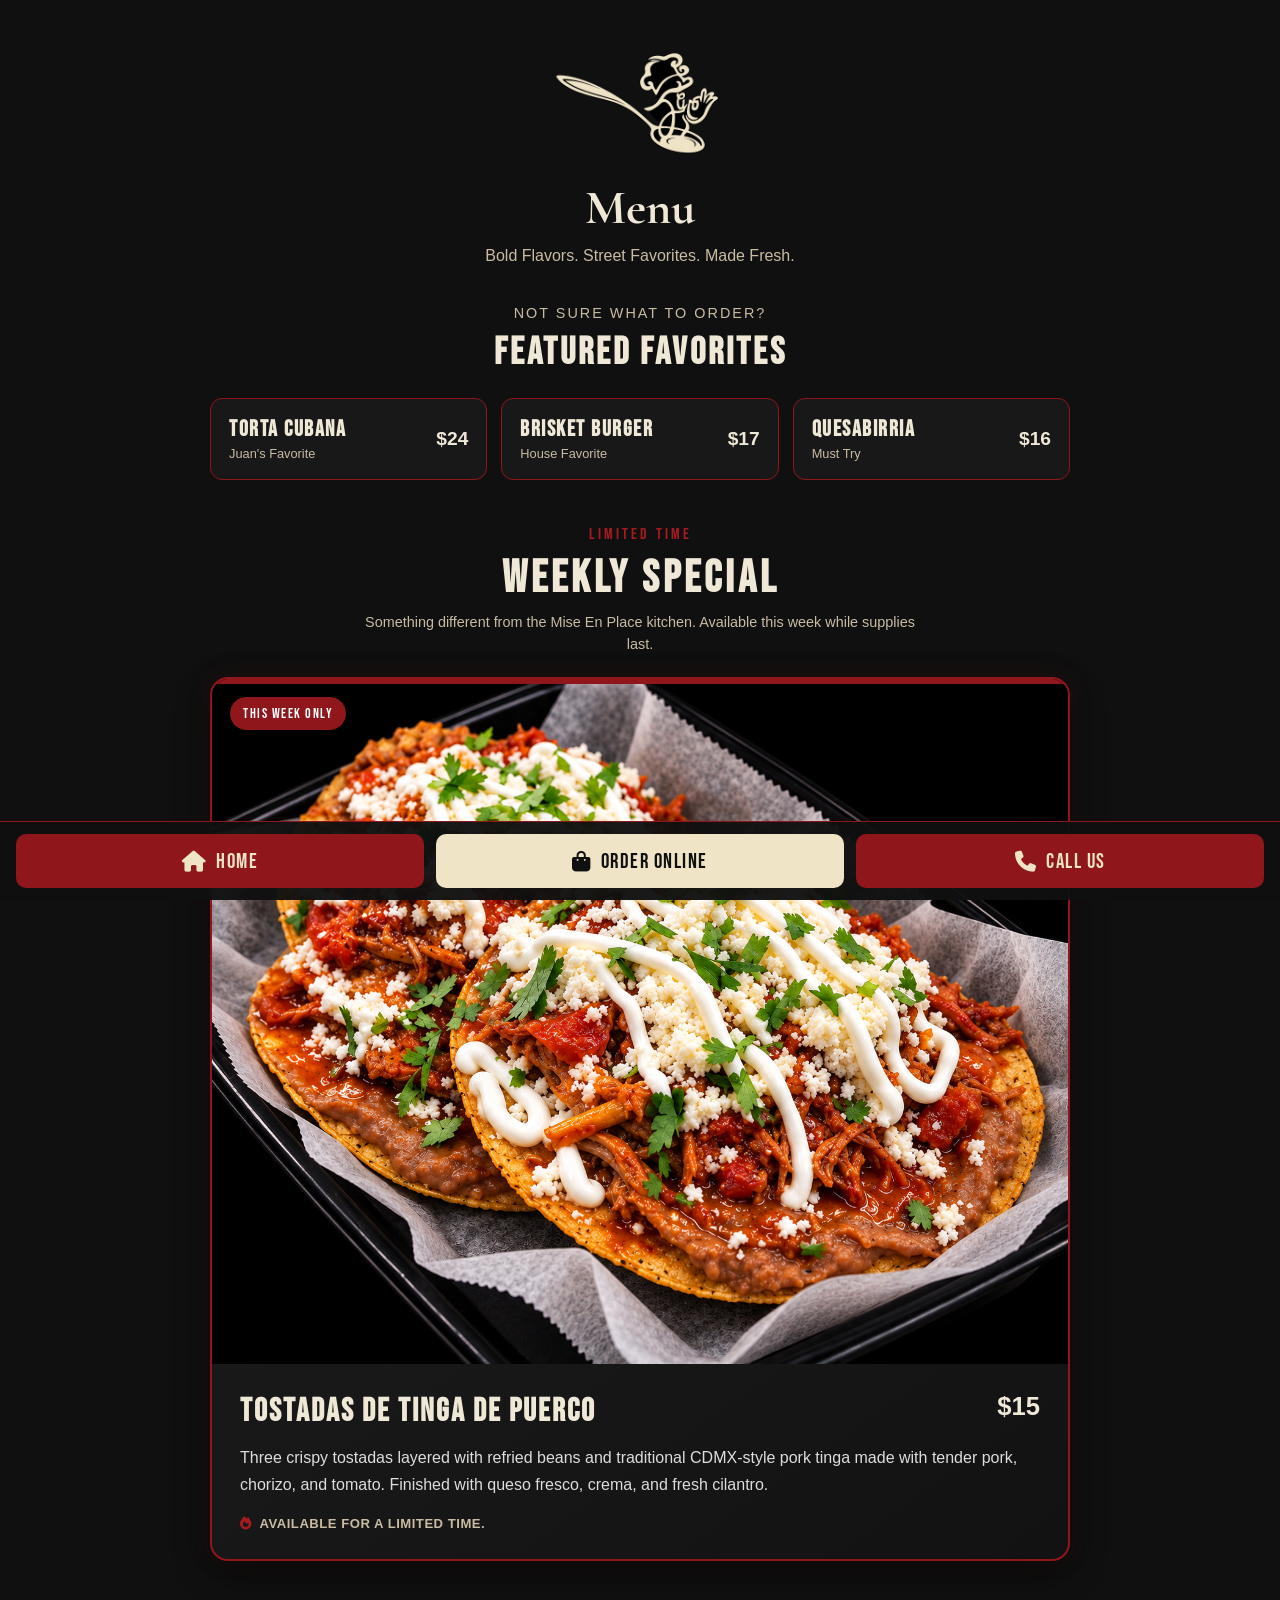
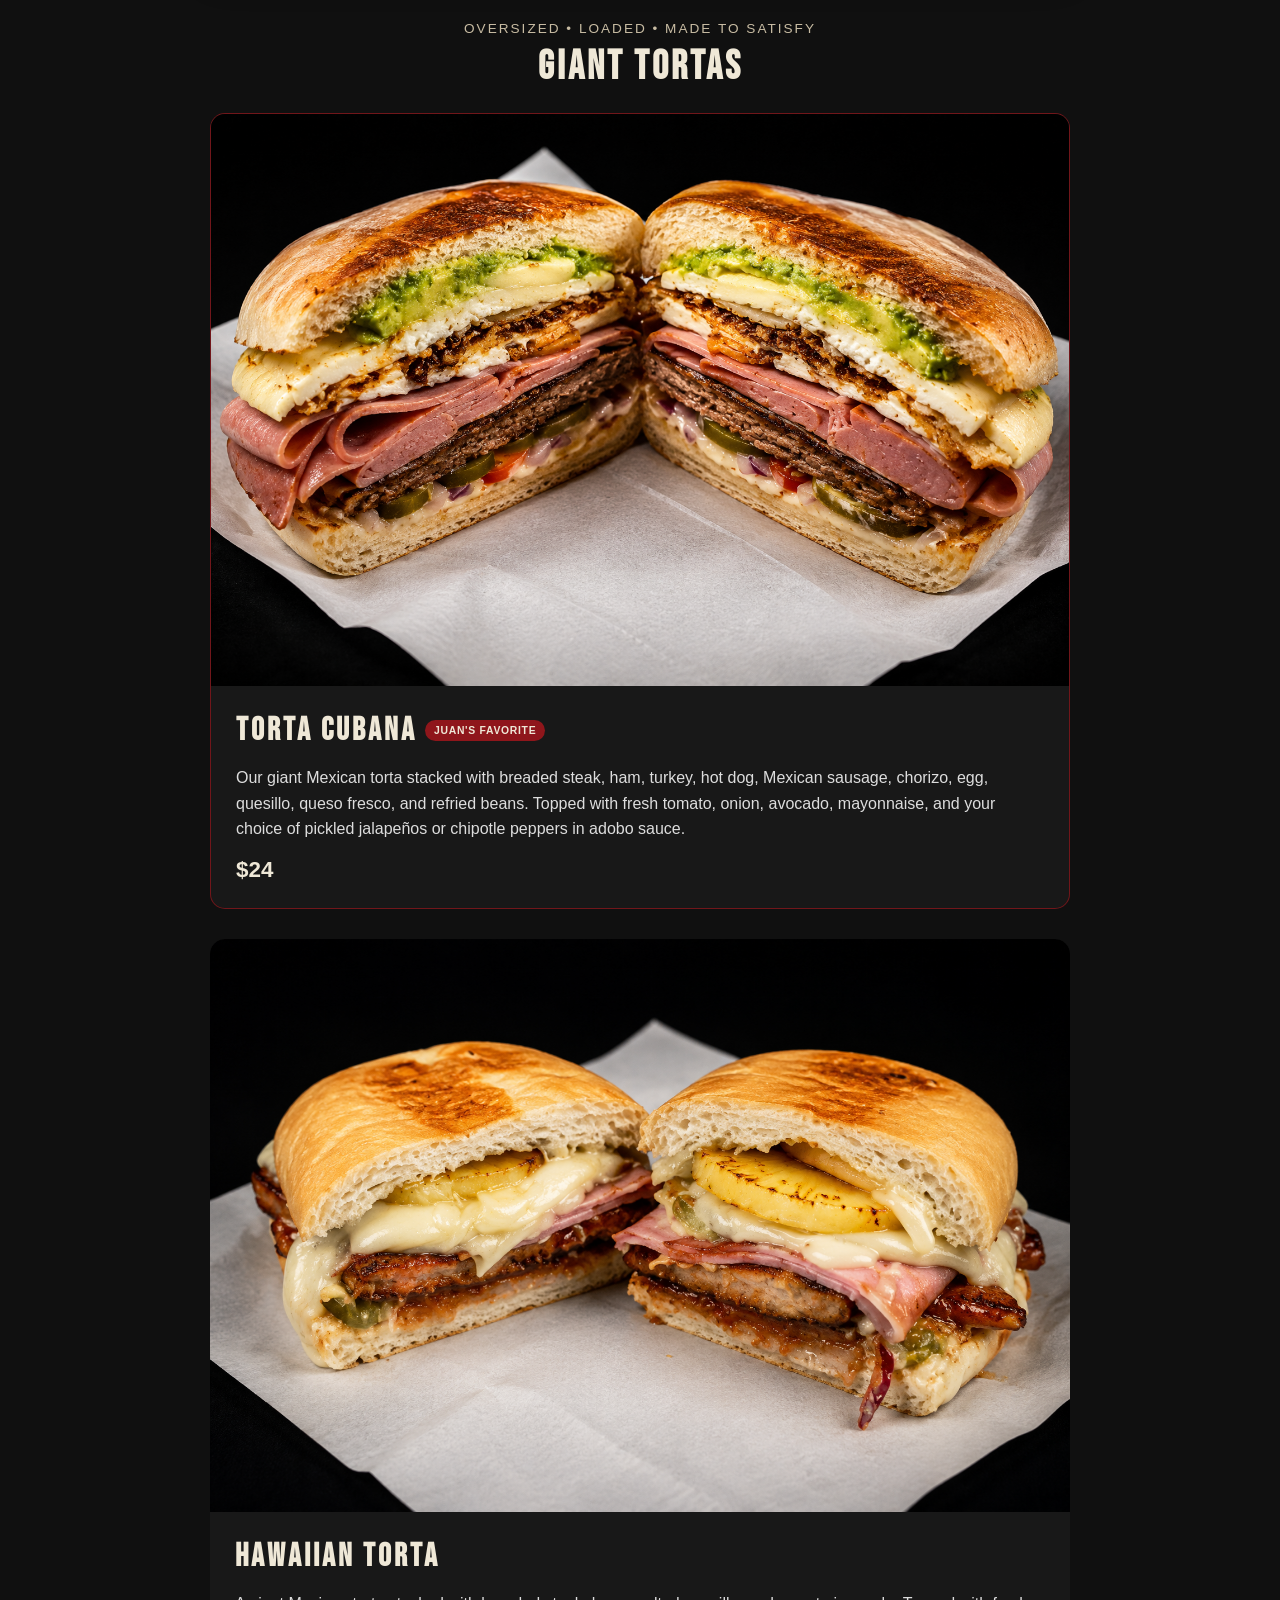
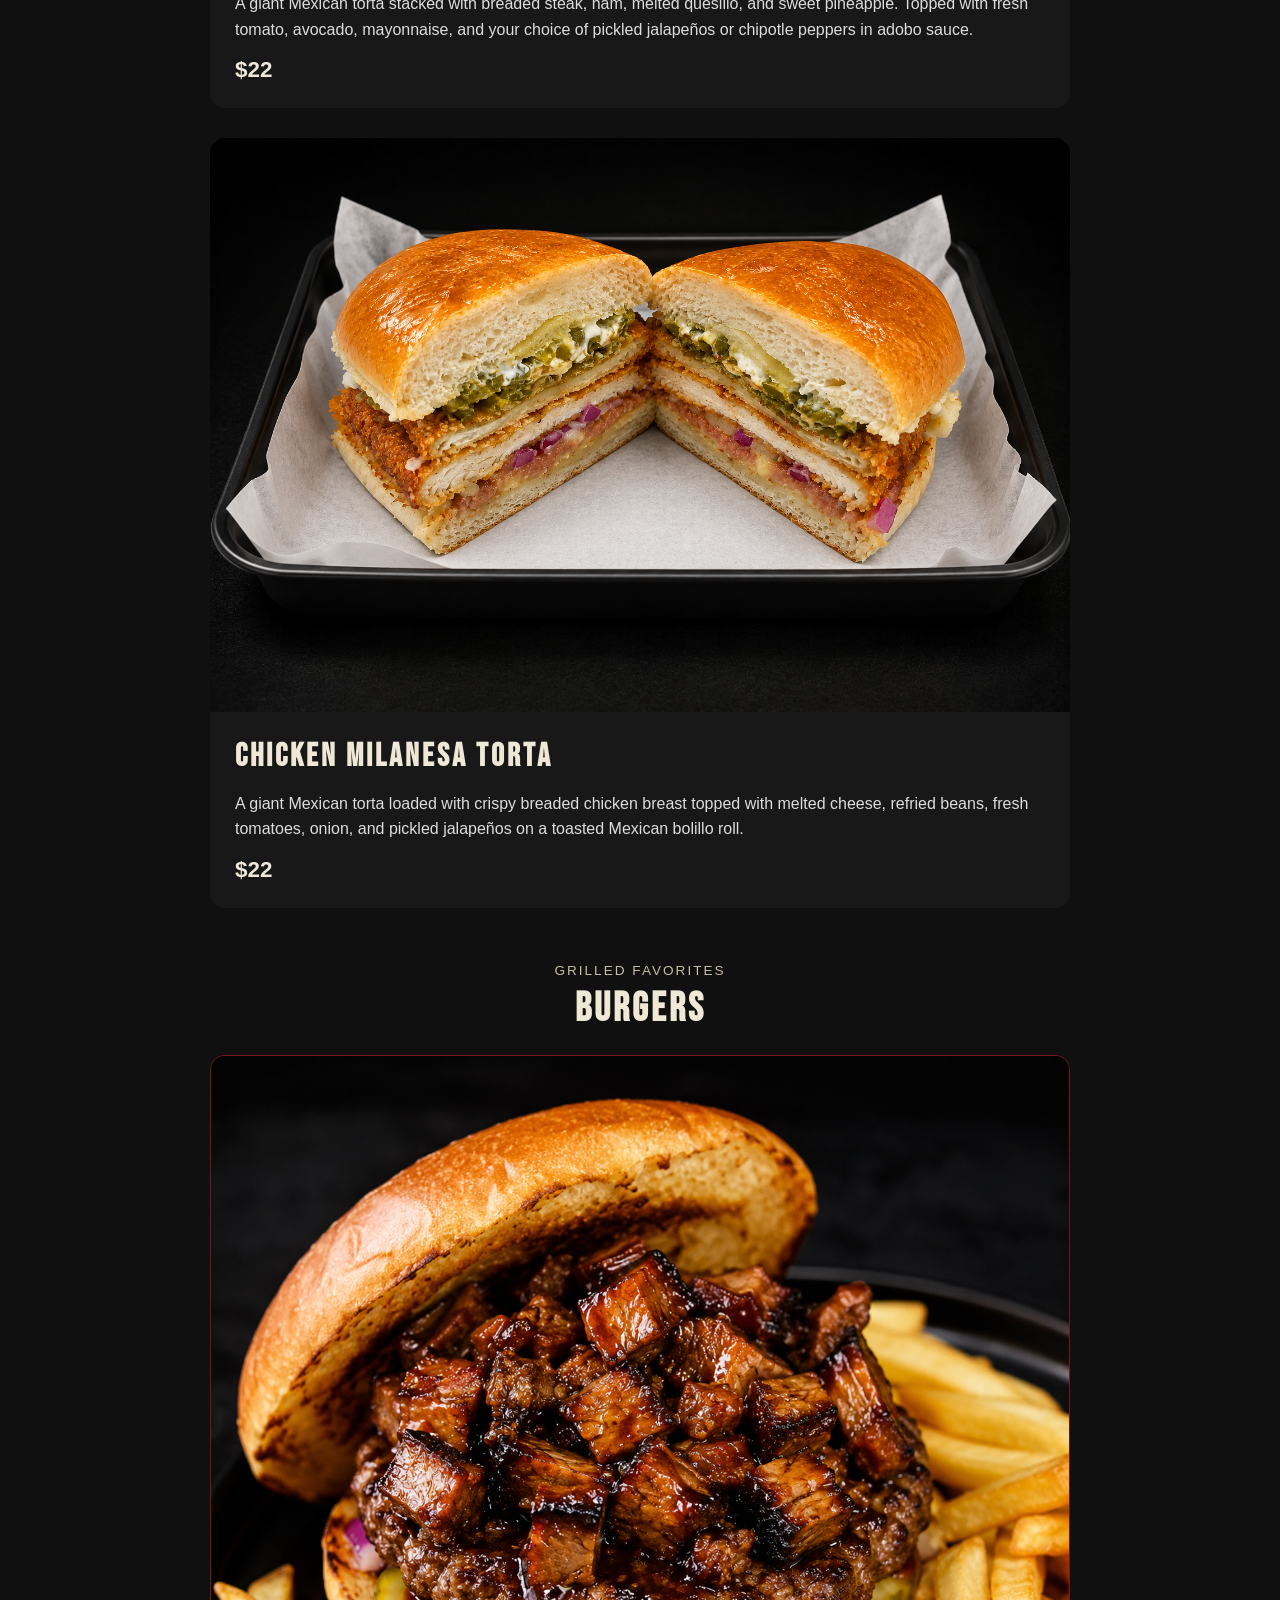
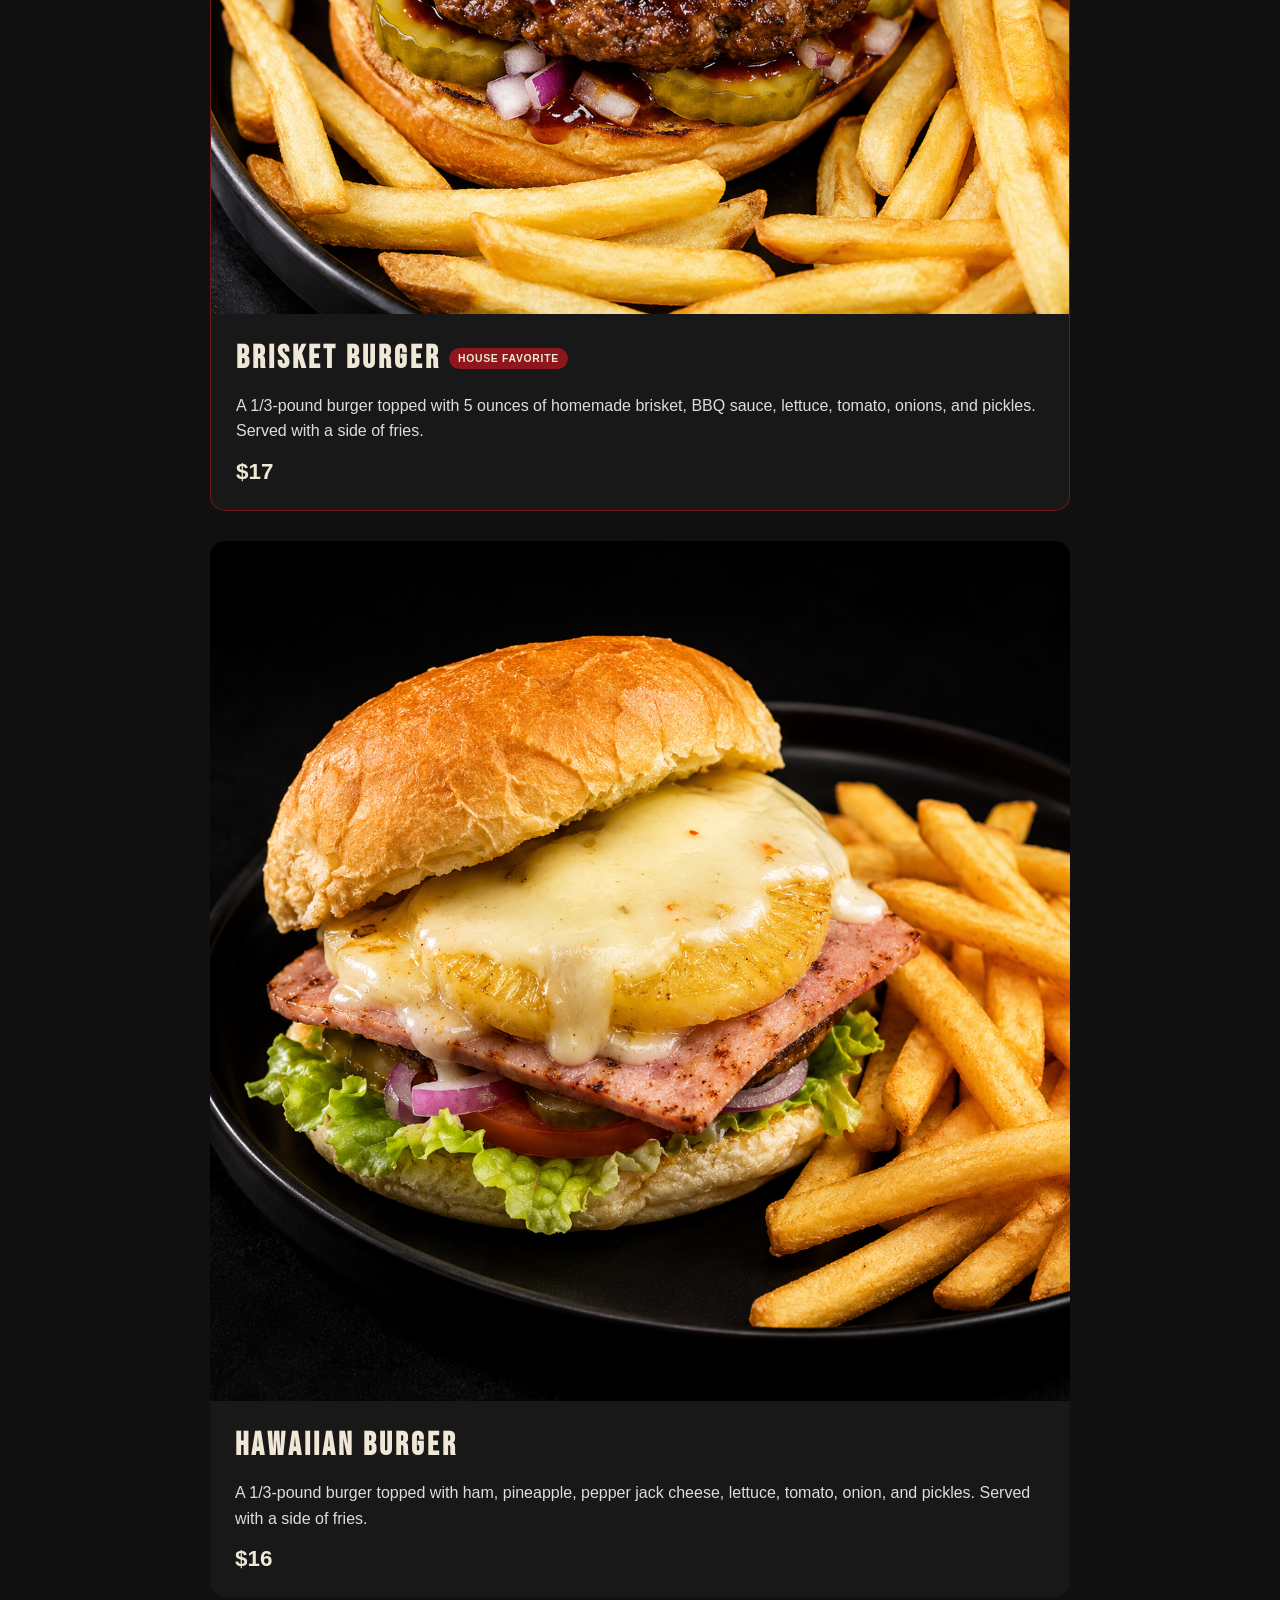
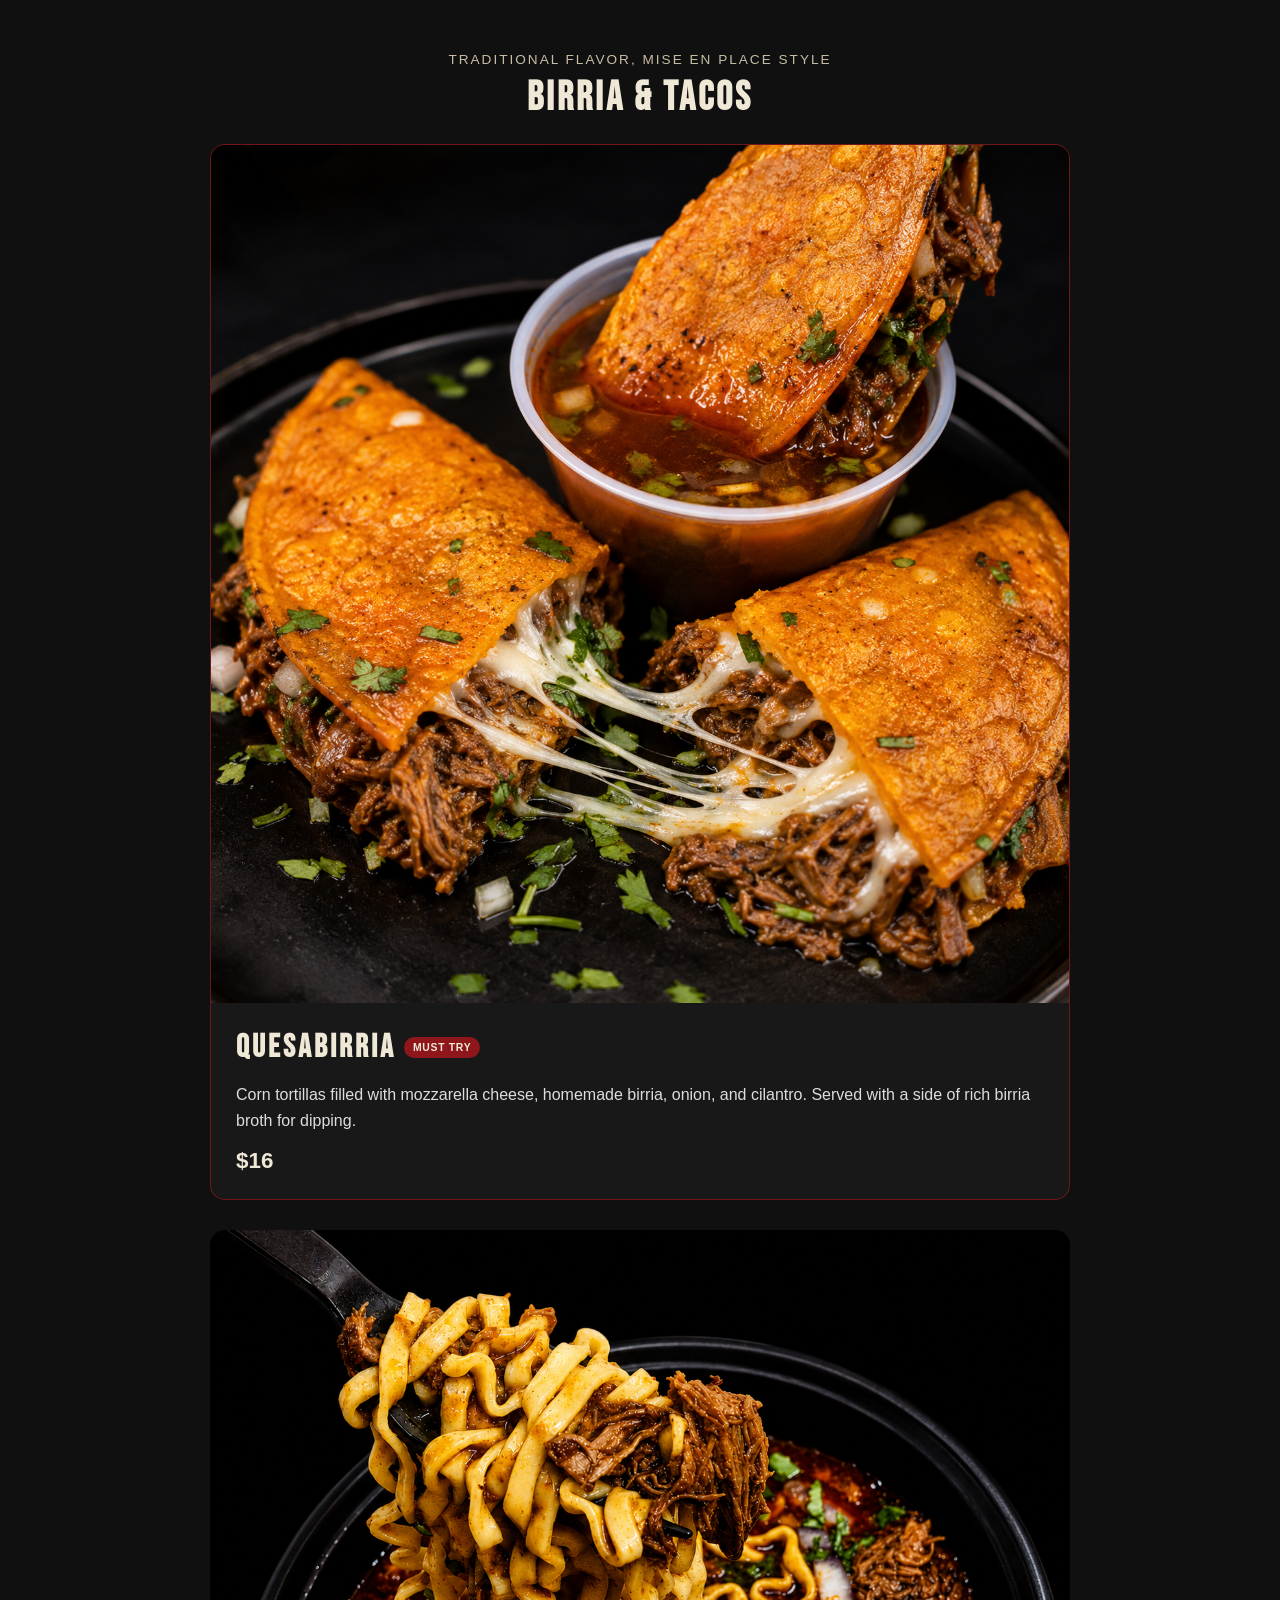
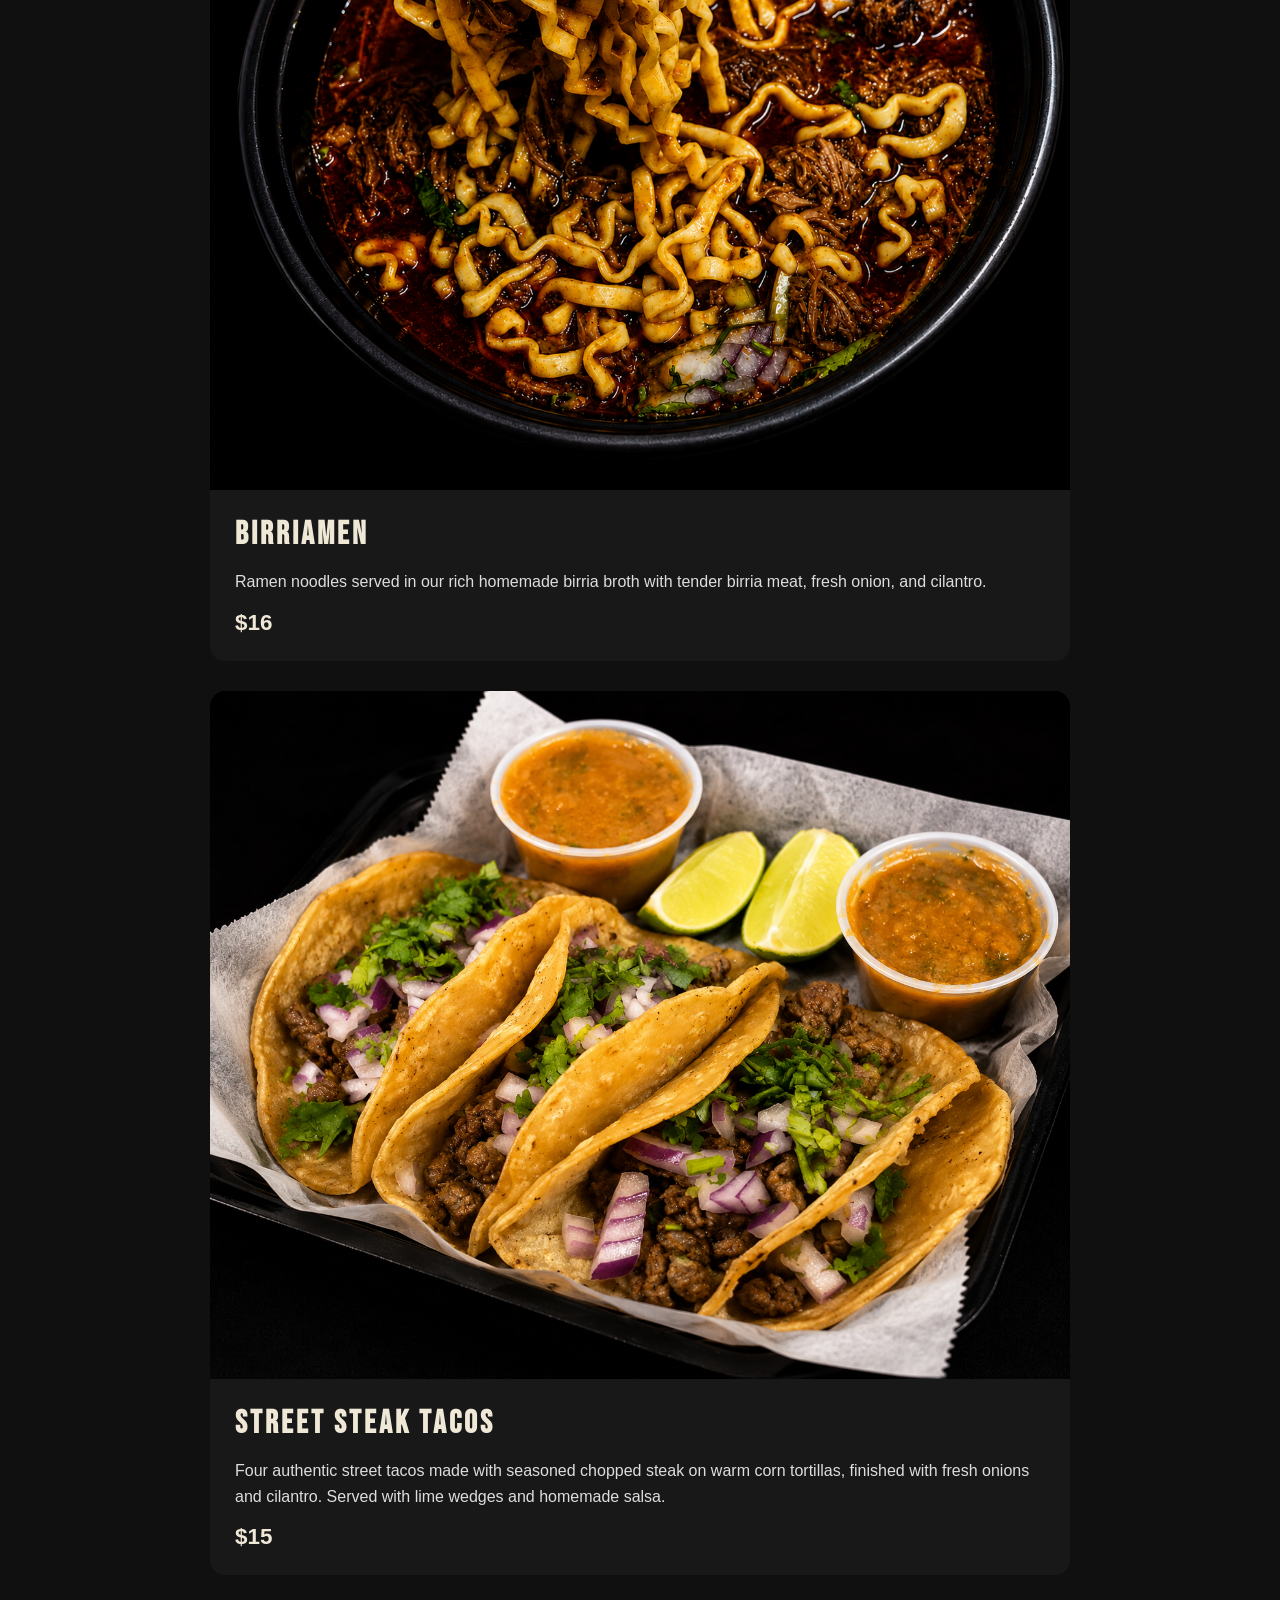
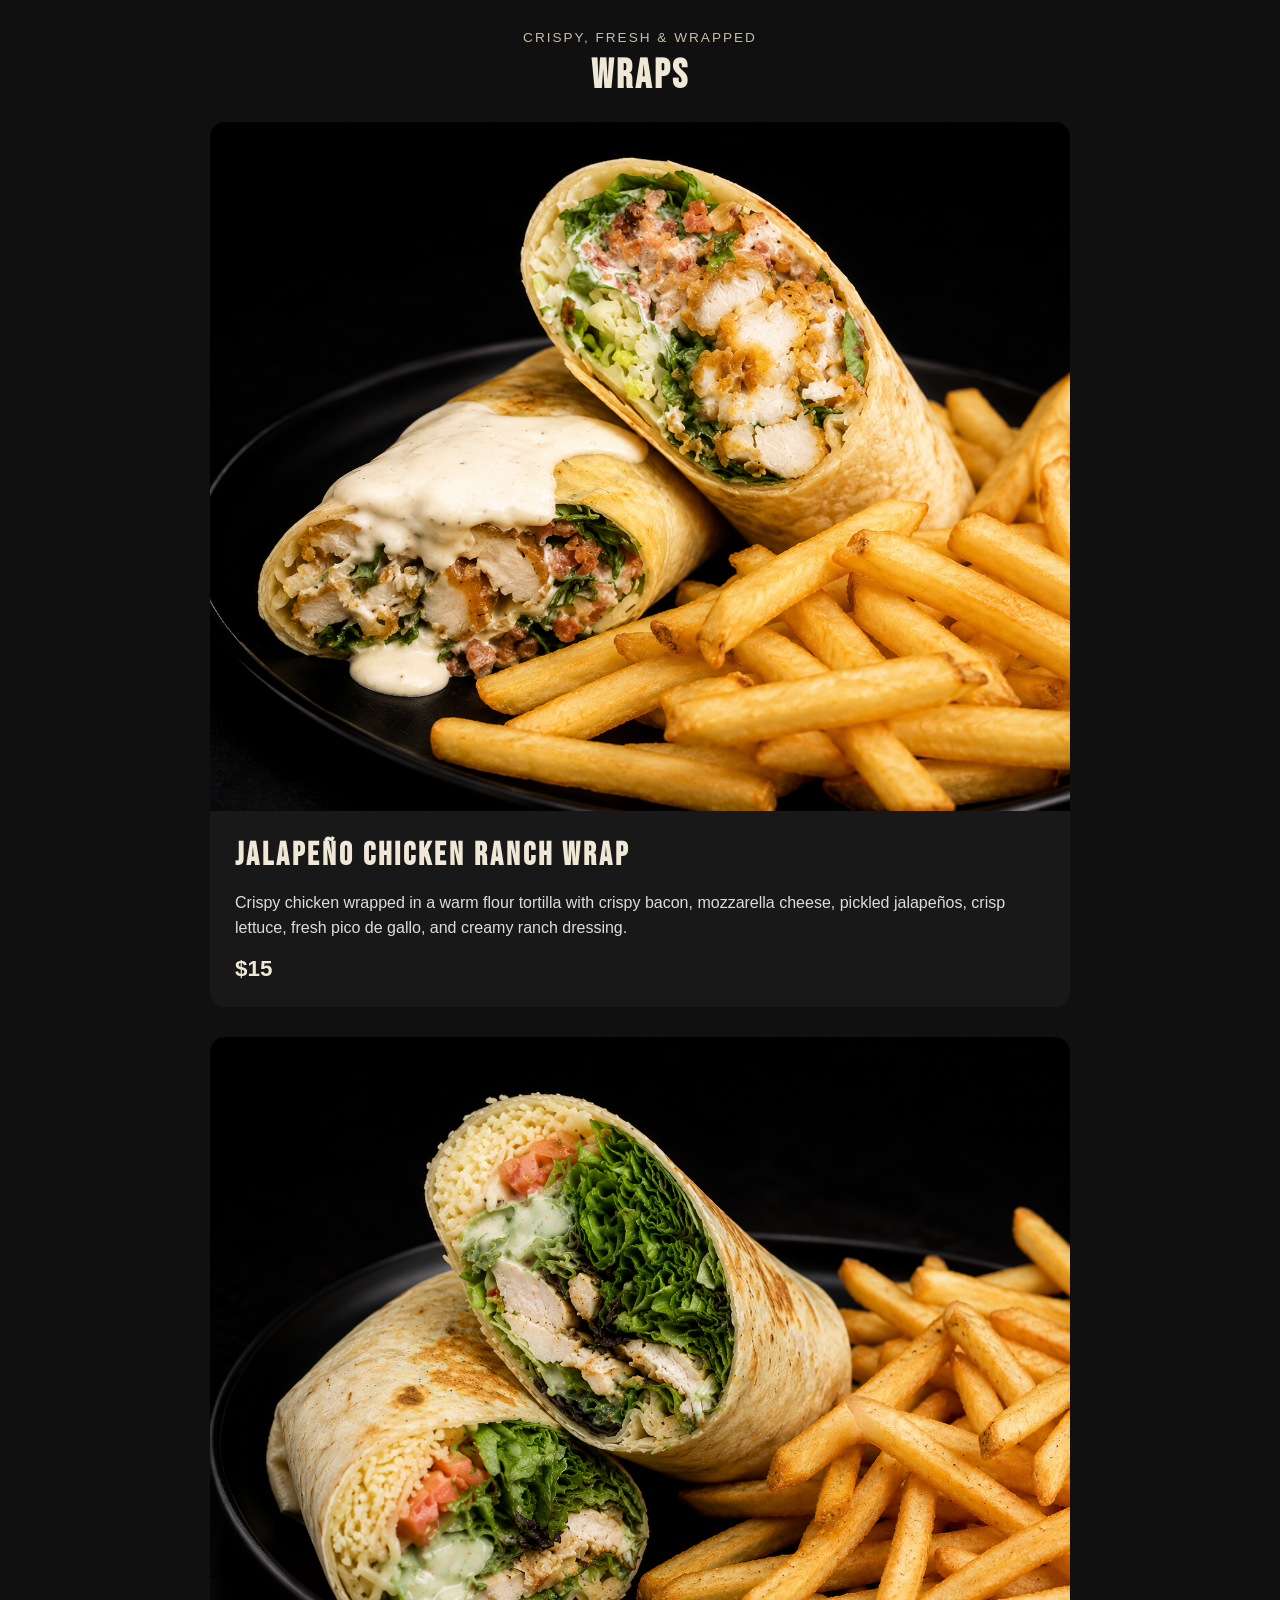
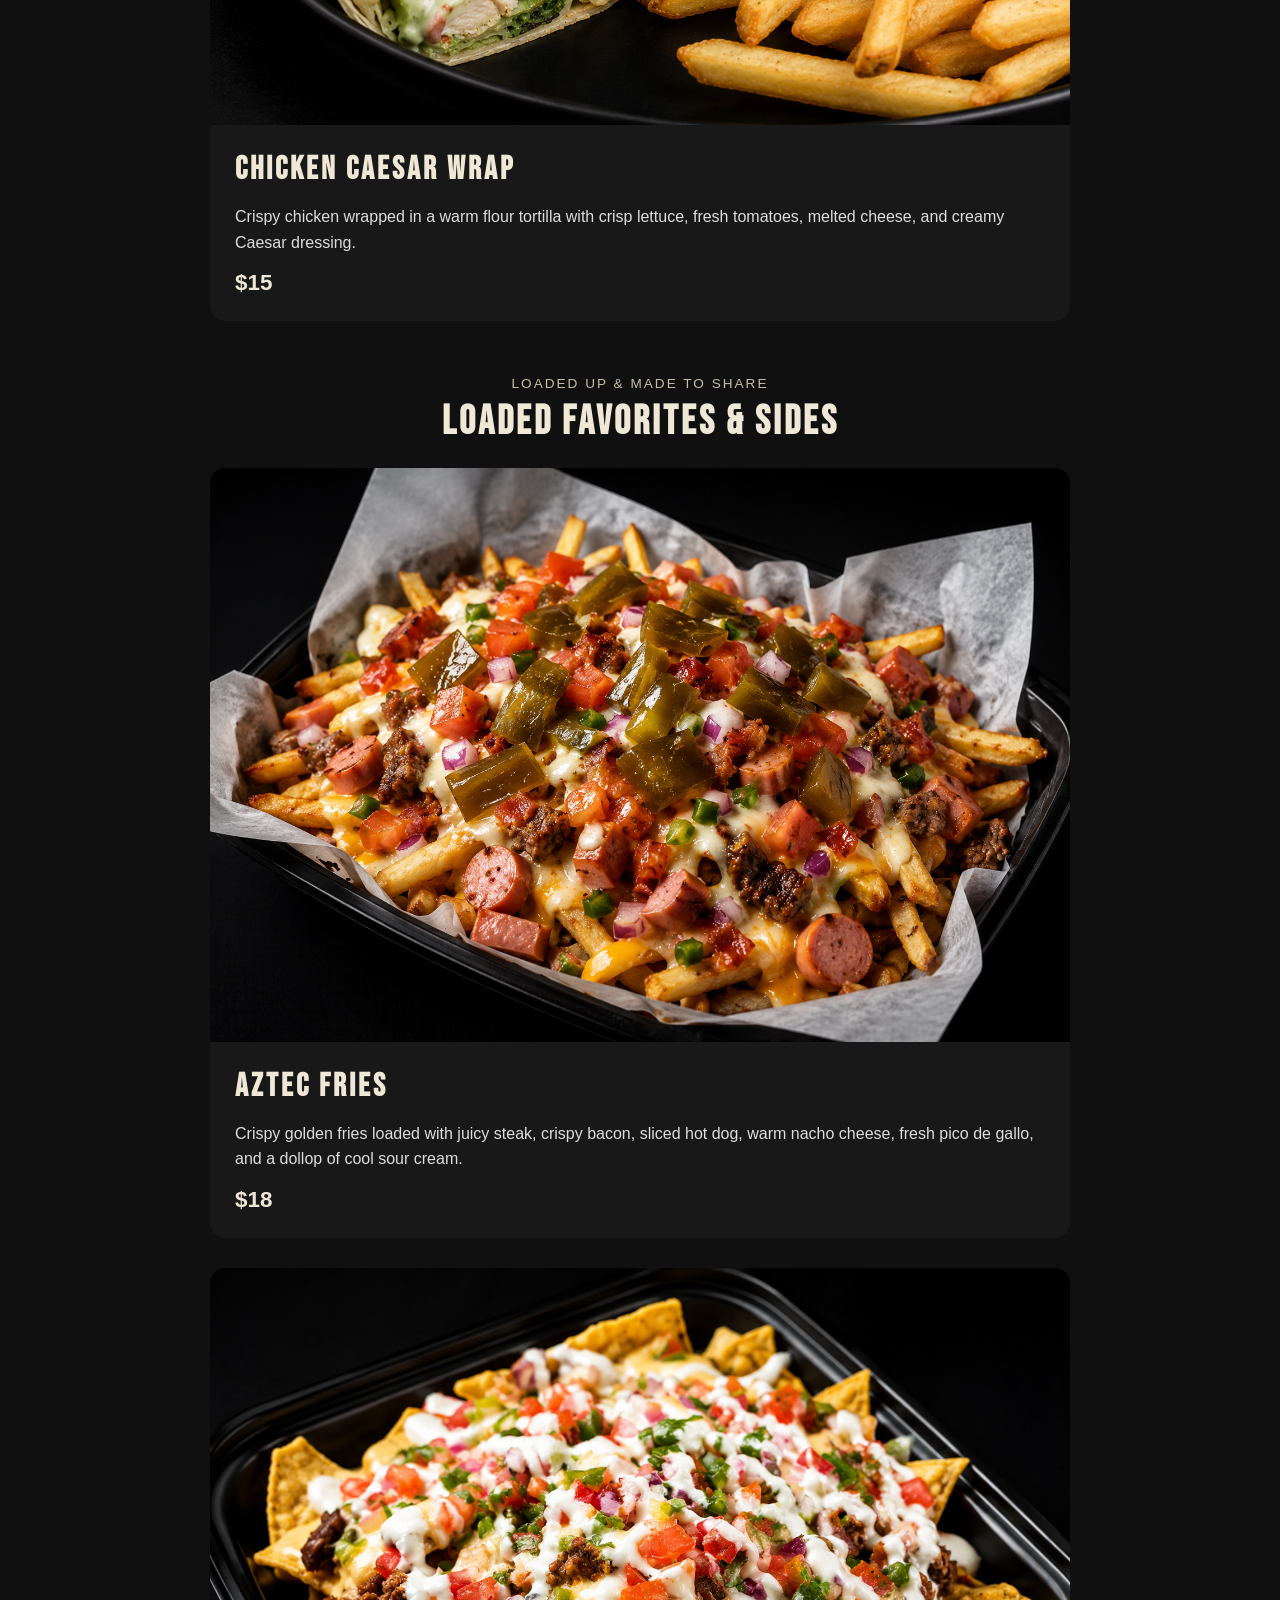
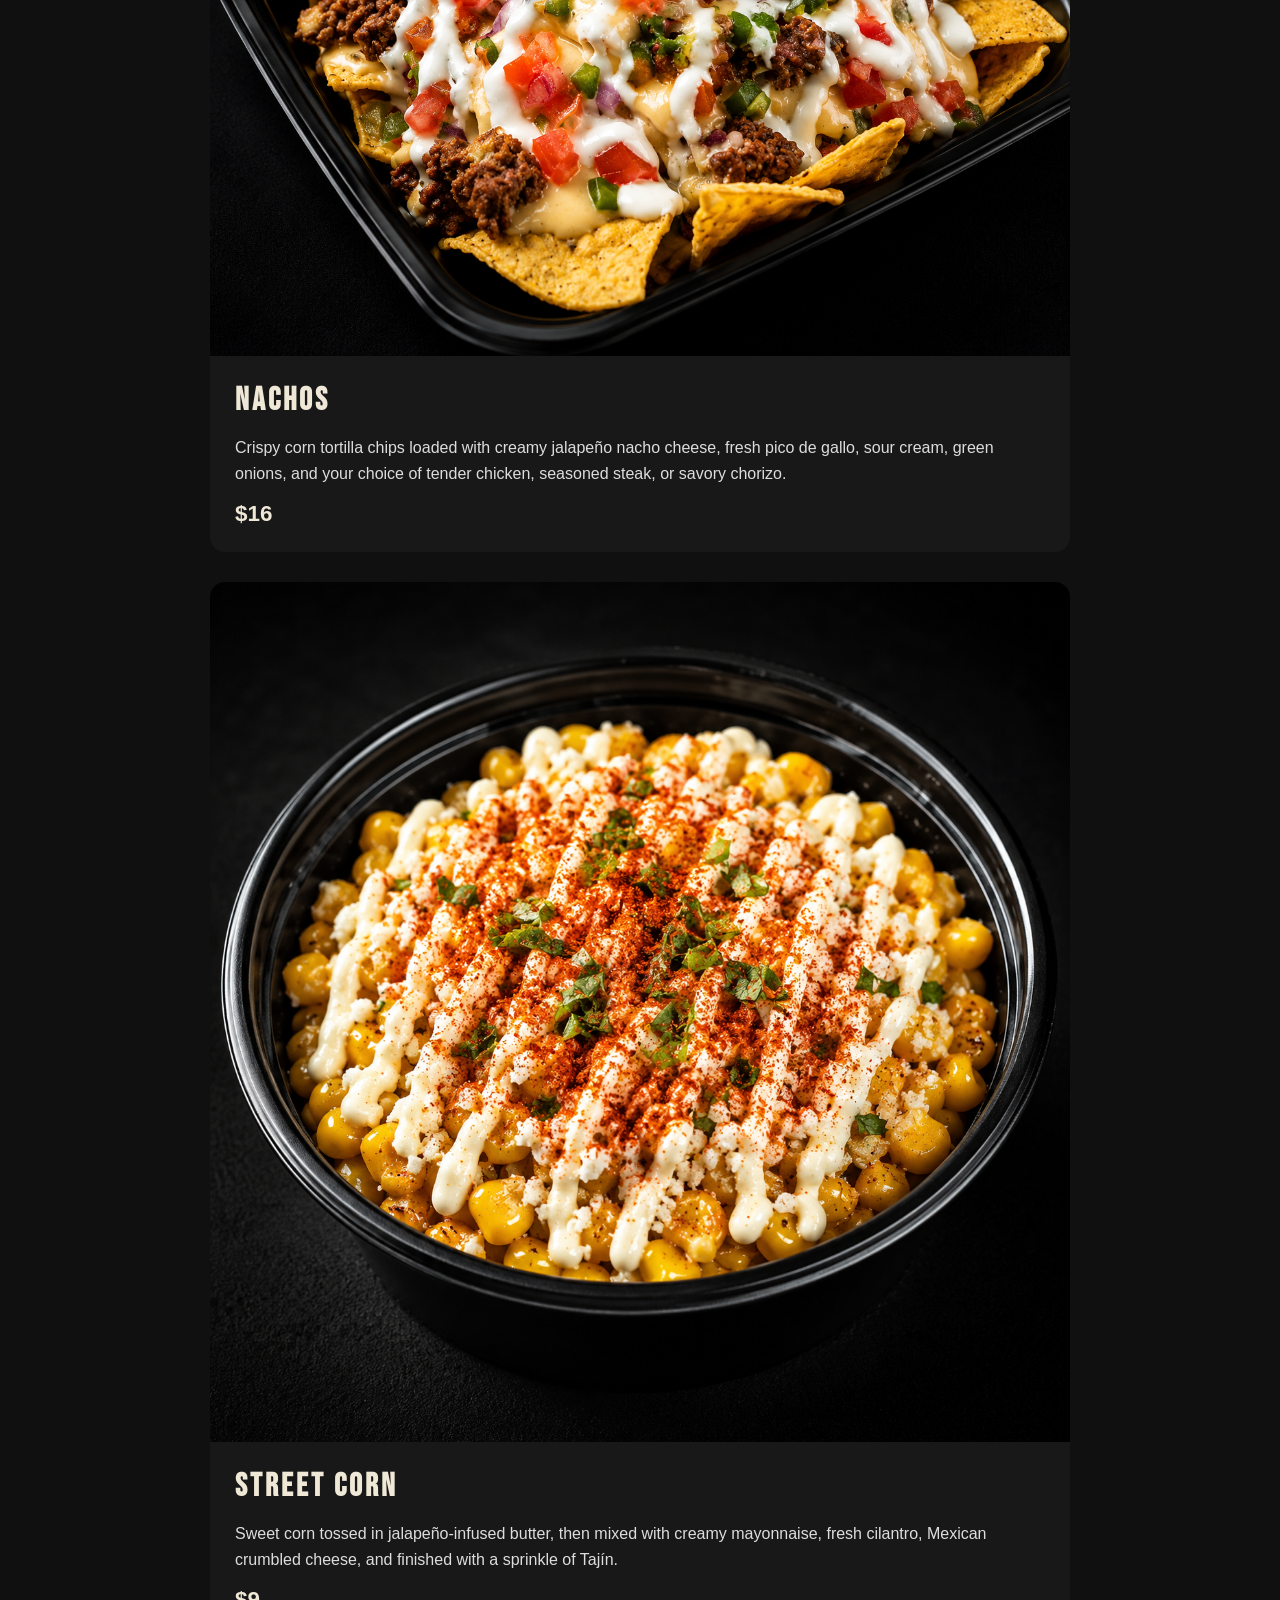
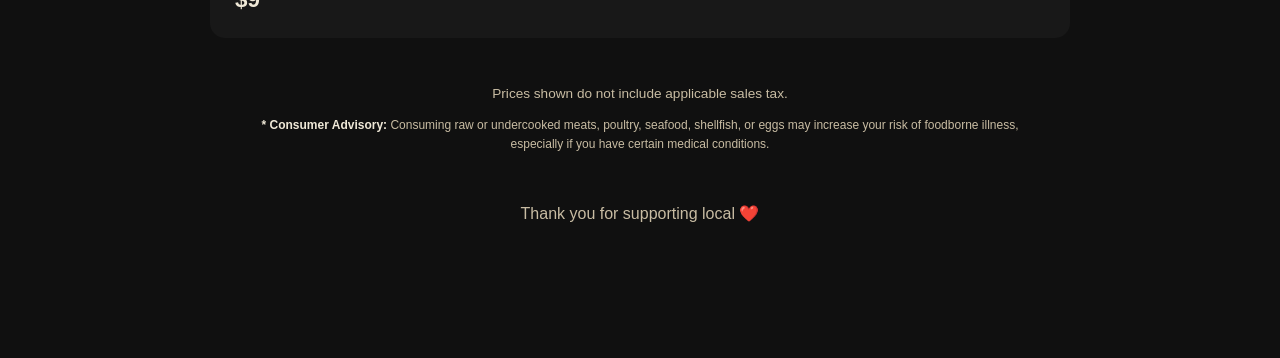
==== commit 8b798cfd: "Enhance tortas section with size emphasis Updated descriptions for tortas to emphasize size and ingr" ====
--- a/menu.html
+++ b/menu.html
@@ -296,17 +296,15 @@
             =========================== -->
 
             <div
-                class="menu-category-header"
-                data-menu-section="tortas"
+            class="menu-category-header"
+            data-menu-section="tortas"
             >
-
-                <p>
-                    Big, Bold &amp; Fully Loaded
-                </p>
-
-                <h2>
-                    Tortas
-                </h2>
+            <p>
+                Oversized • Loaded • Made to Satisfy
+            </p>
+            <h2>
+                Giant Tortas
+            </h2>
 
             </div>
 
@@ -344,7 +342,7 @@
 
 
                     <p>
-                        Our ultimate Mexican torta stacked with breaded
+                        Our giant Mexican torta stacked with breaded
                         steak, ham, turkey, hot dog, Mexican sausage,
                         chorizo, egg, quesillo, queso fresco, and refried
                         beans. Topped with fresh tomato, onion, avocado,
@@ -386,7 +384,7 @@
 
 
                     <p>
-                        A toasted Mexican torta stacked with breaded
+                        A giant Mexican torta stacked with breaded
                         steak, ham, melted quesillo, and sweet pineapple.
                         Topped with fresh tomato, avocado, mayonnaise,
                         and your choice of pickled jalapeños or chipotle
@@ -427,7 +425,7 @@
 
 
                     <p>
-                        Crispy breaded chicken breast topped with melted
+                        A giant Mexican torta loaded with crispy breaded chicken breast topped with melted
                         cheese, refried beans, fresh tomatoes, onion, and
                         pickled jalapeños on a toasted Mexican bolillo
                         roll.
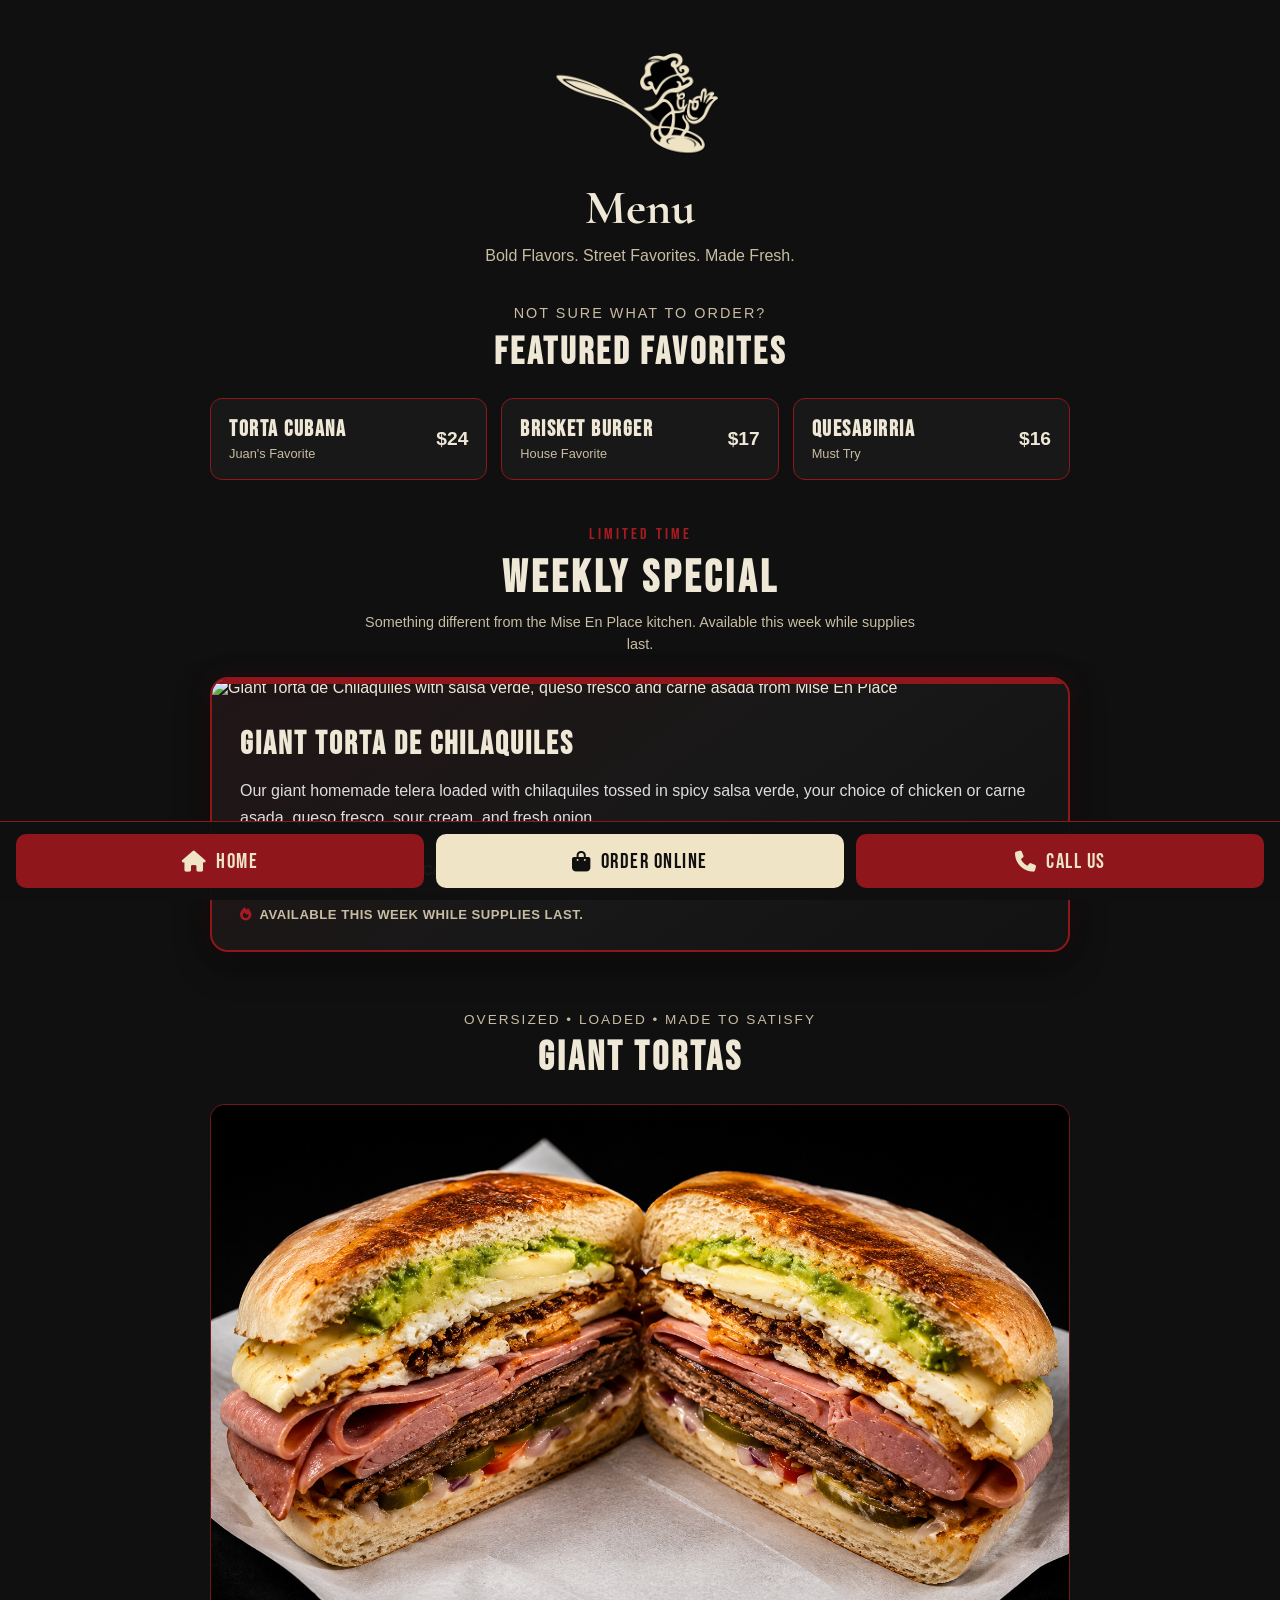
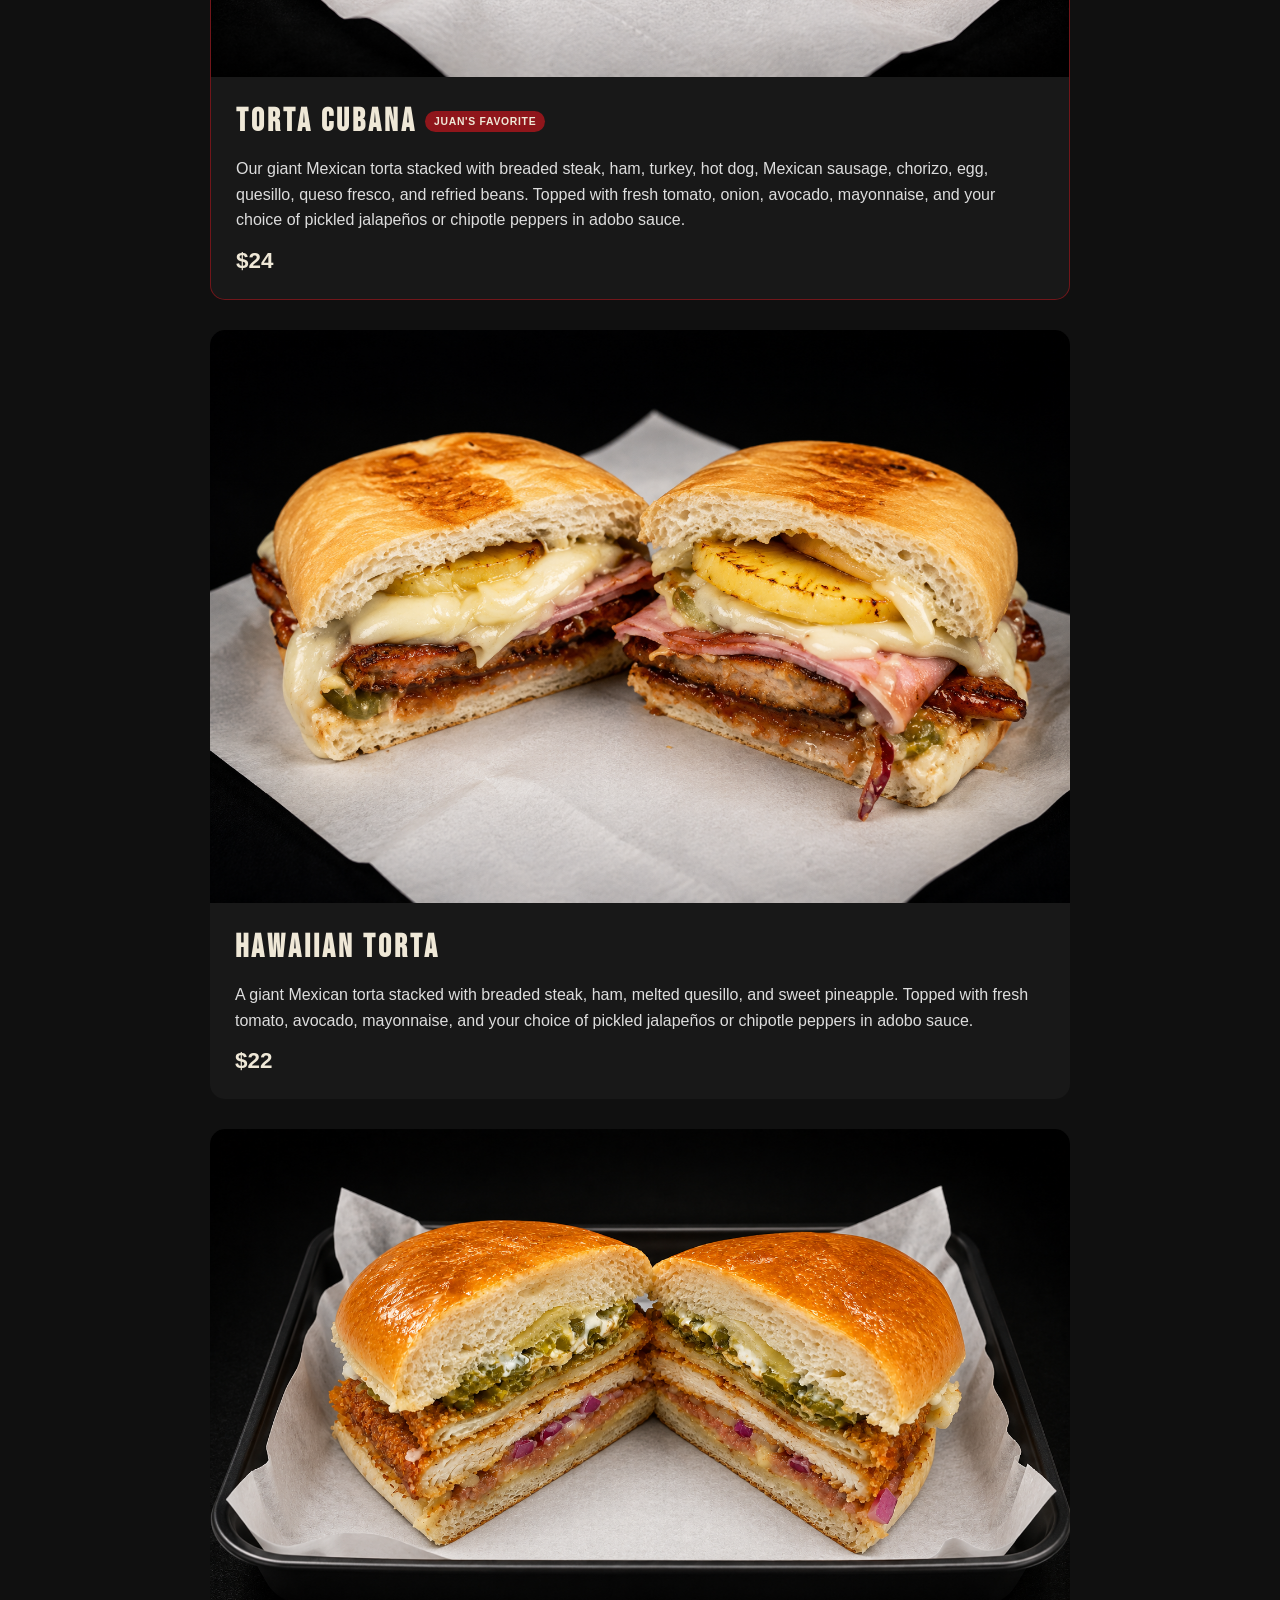
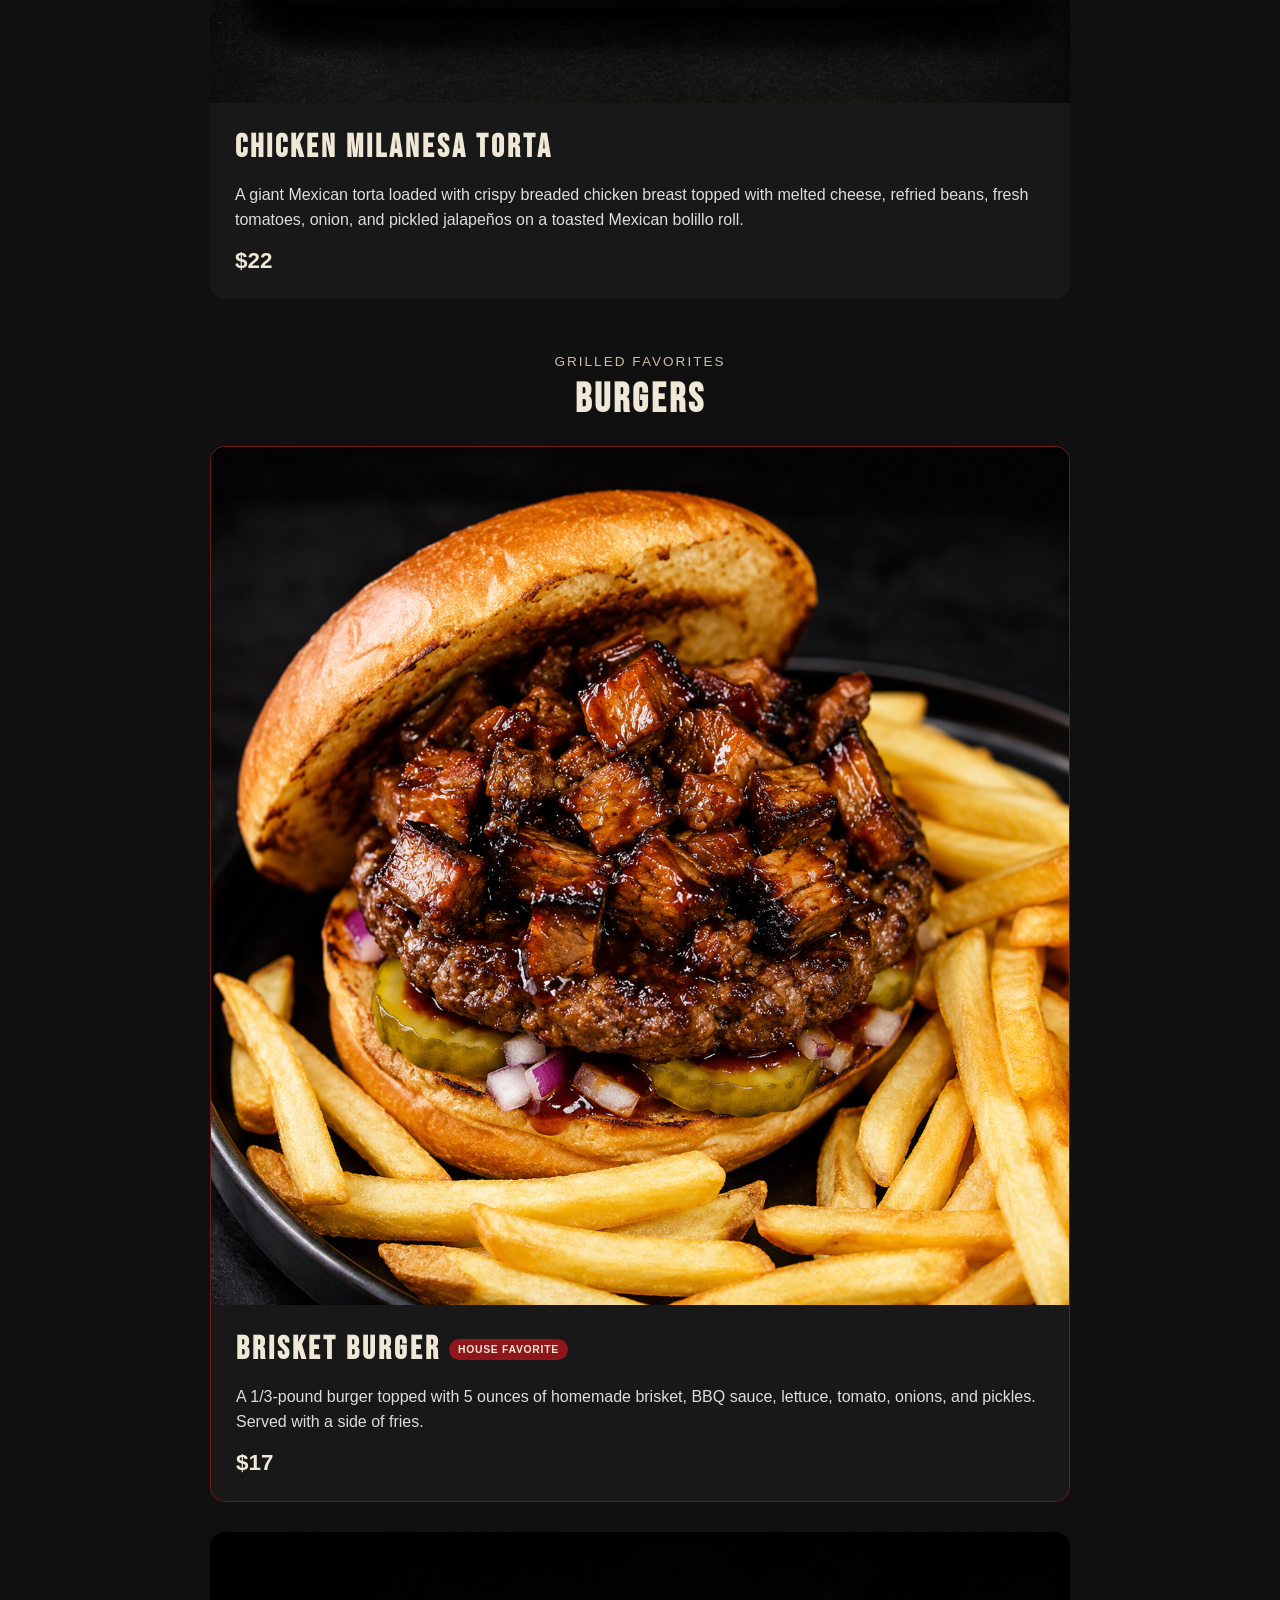
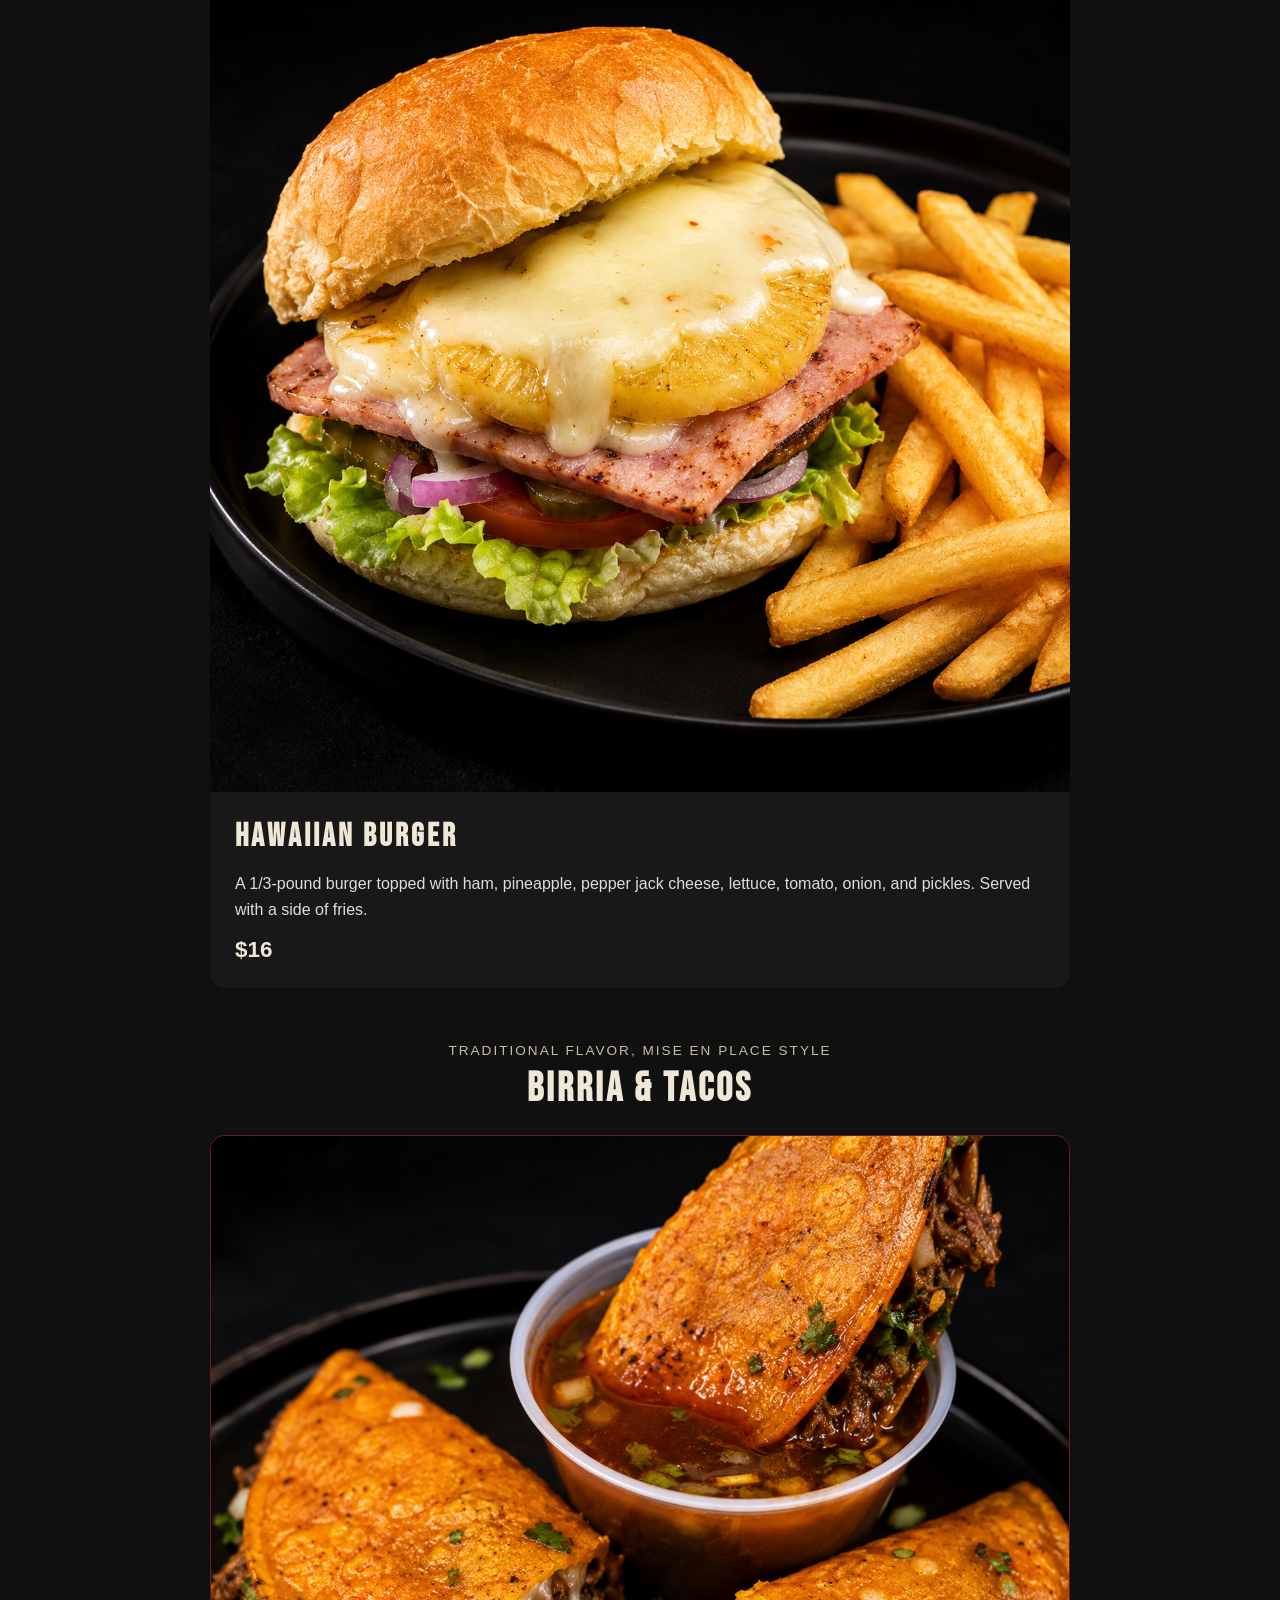
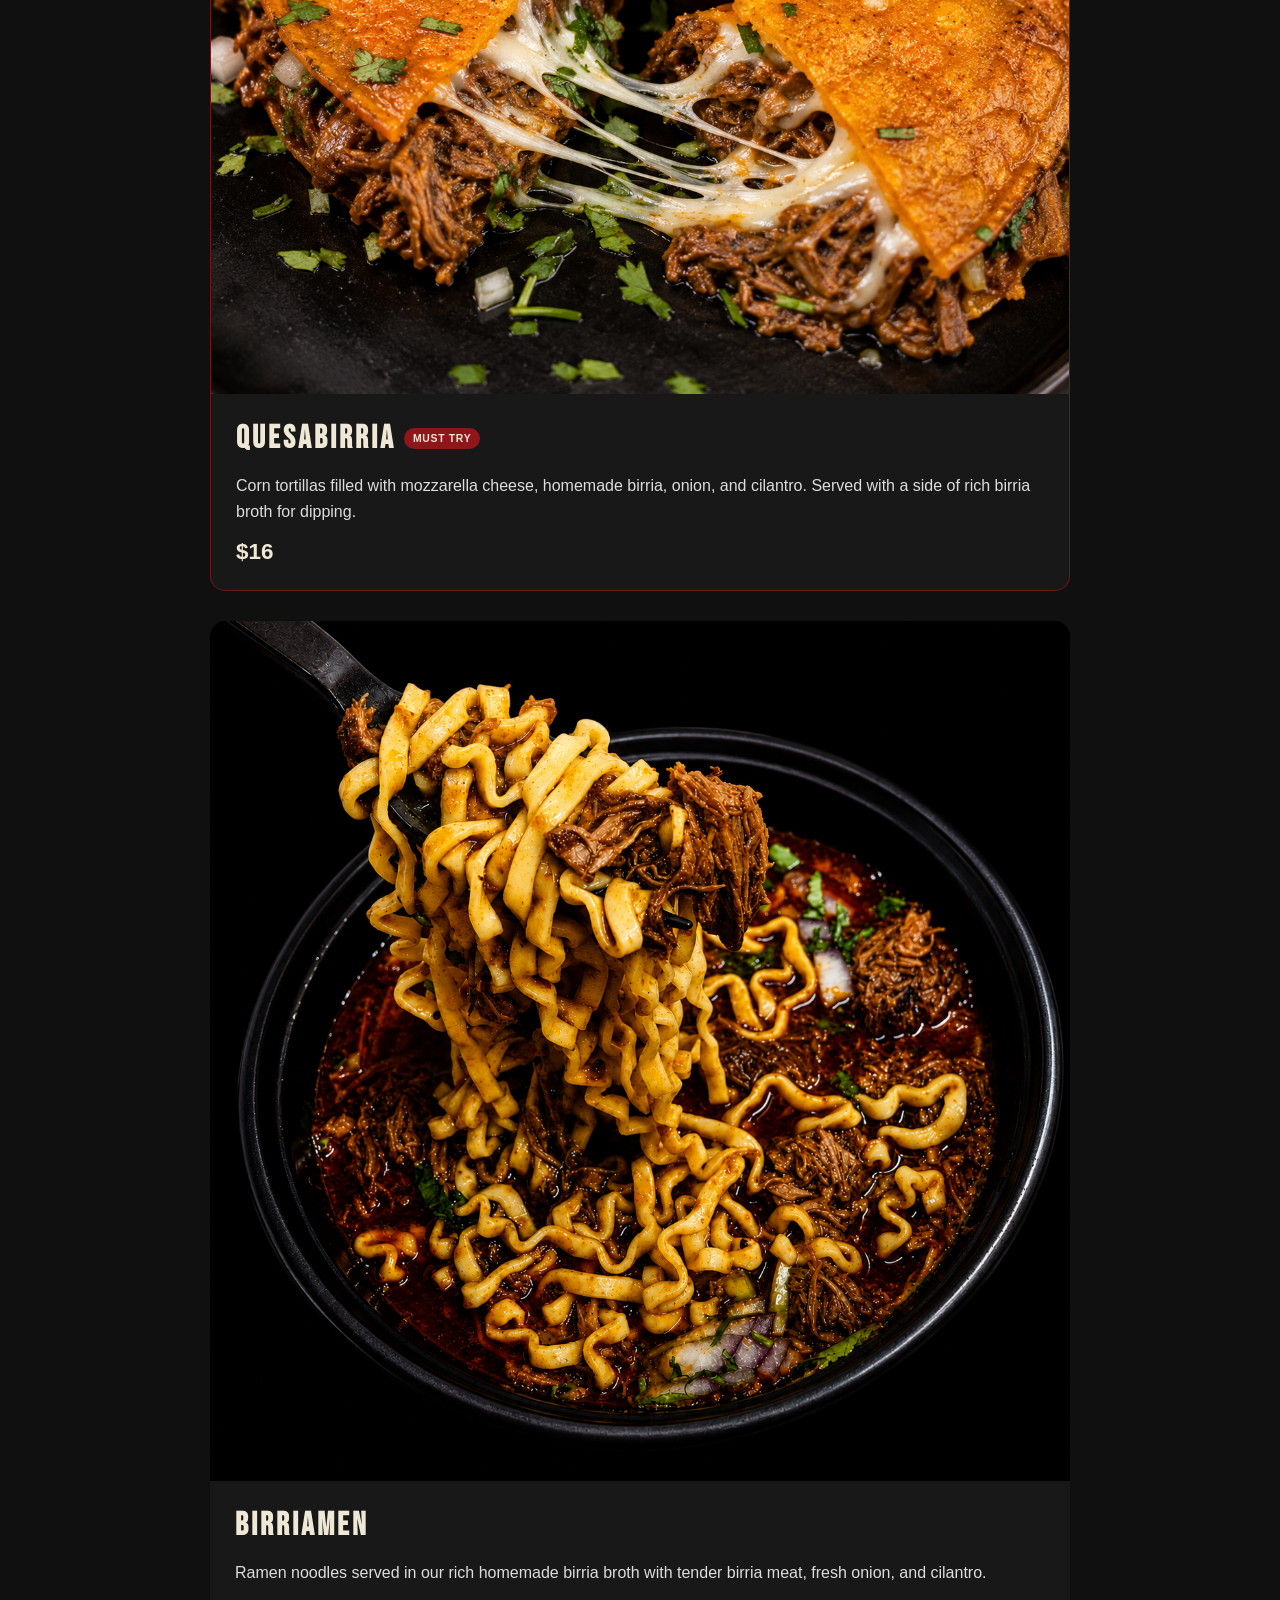
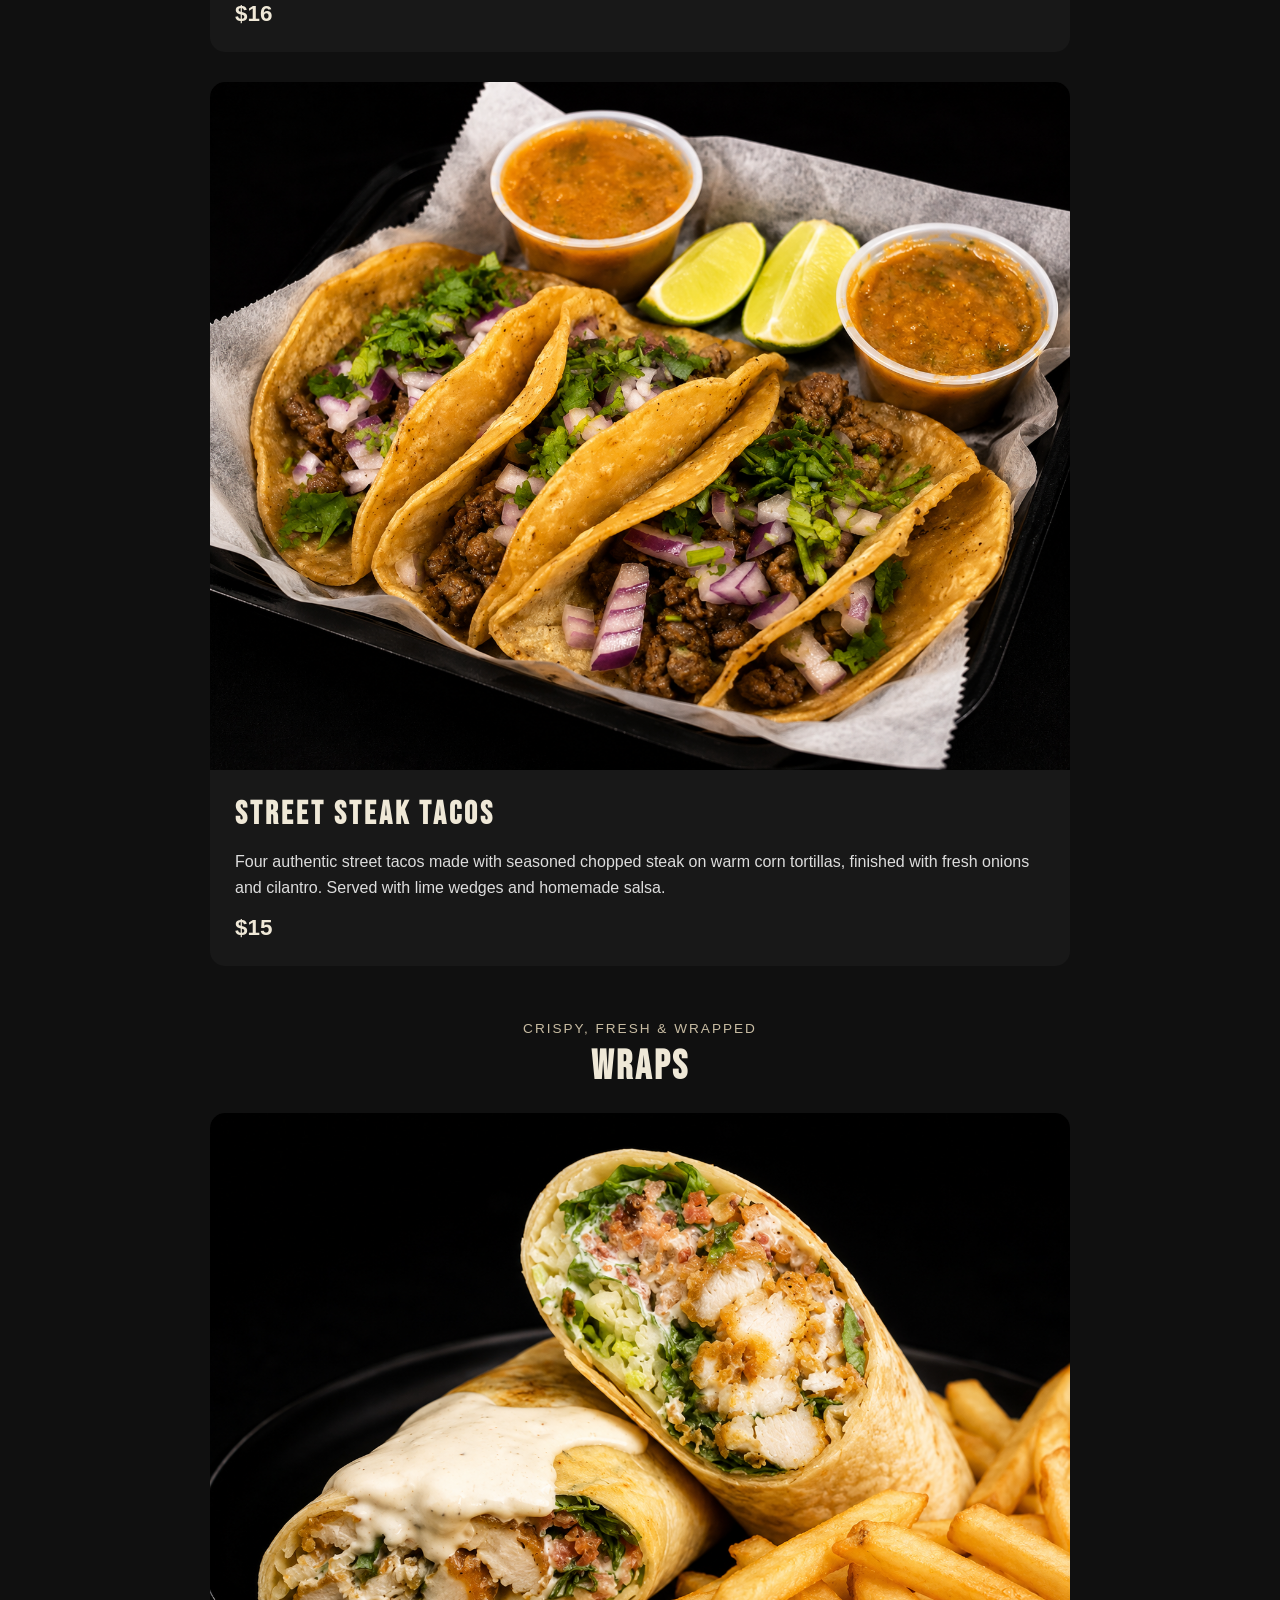
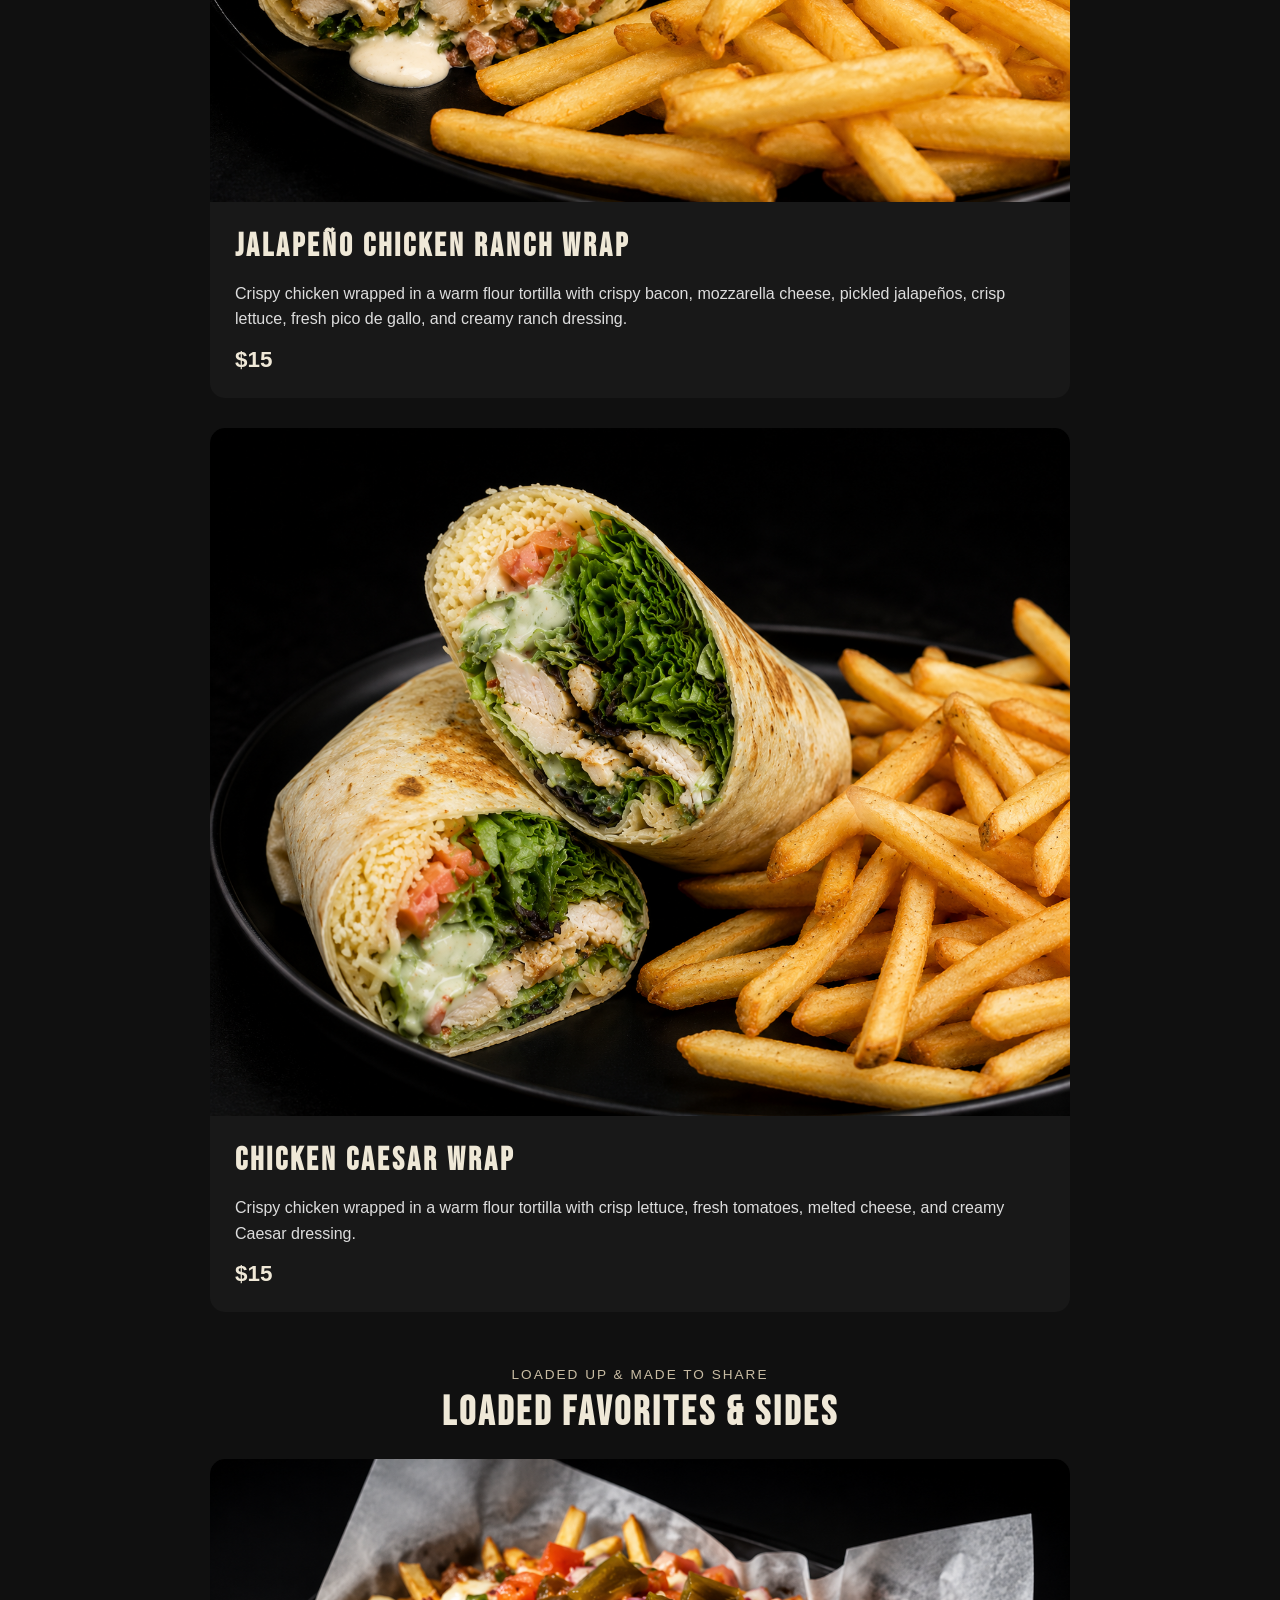
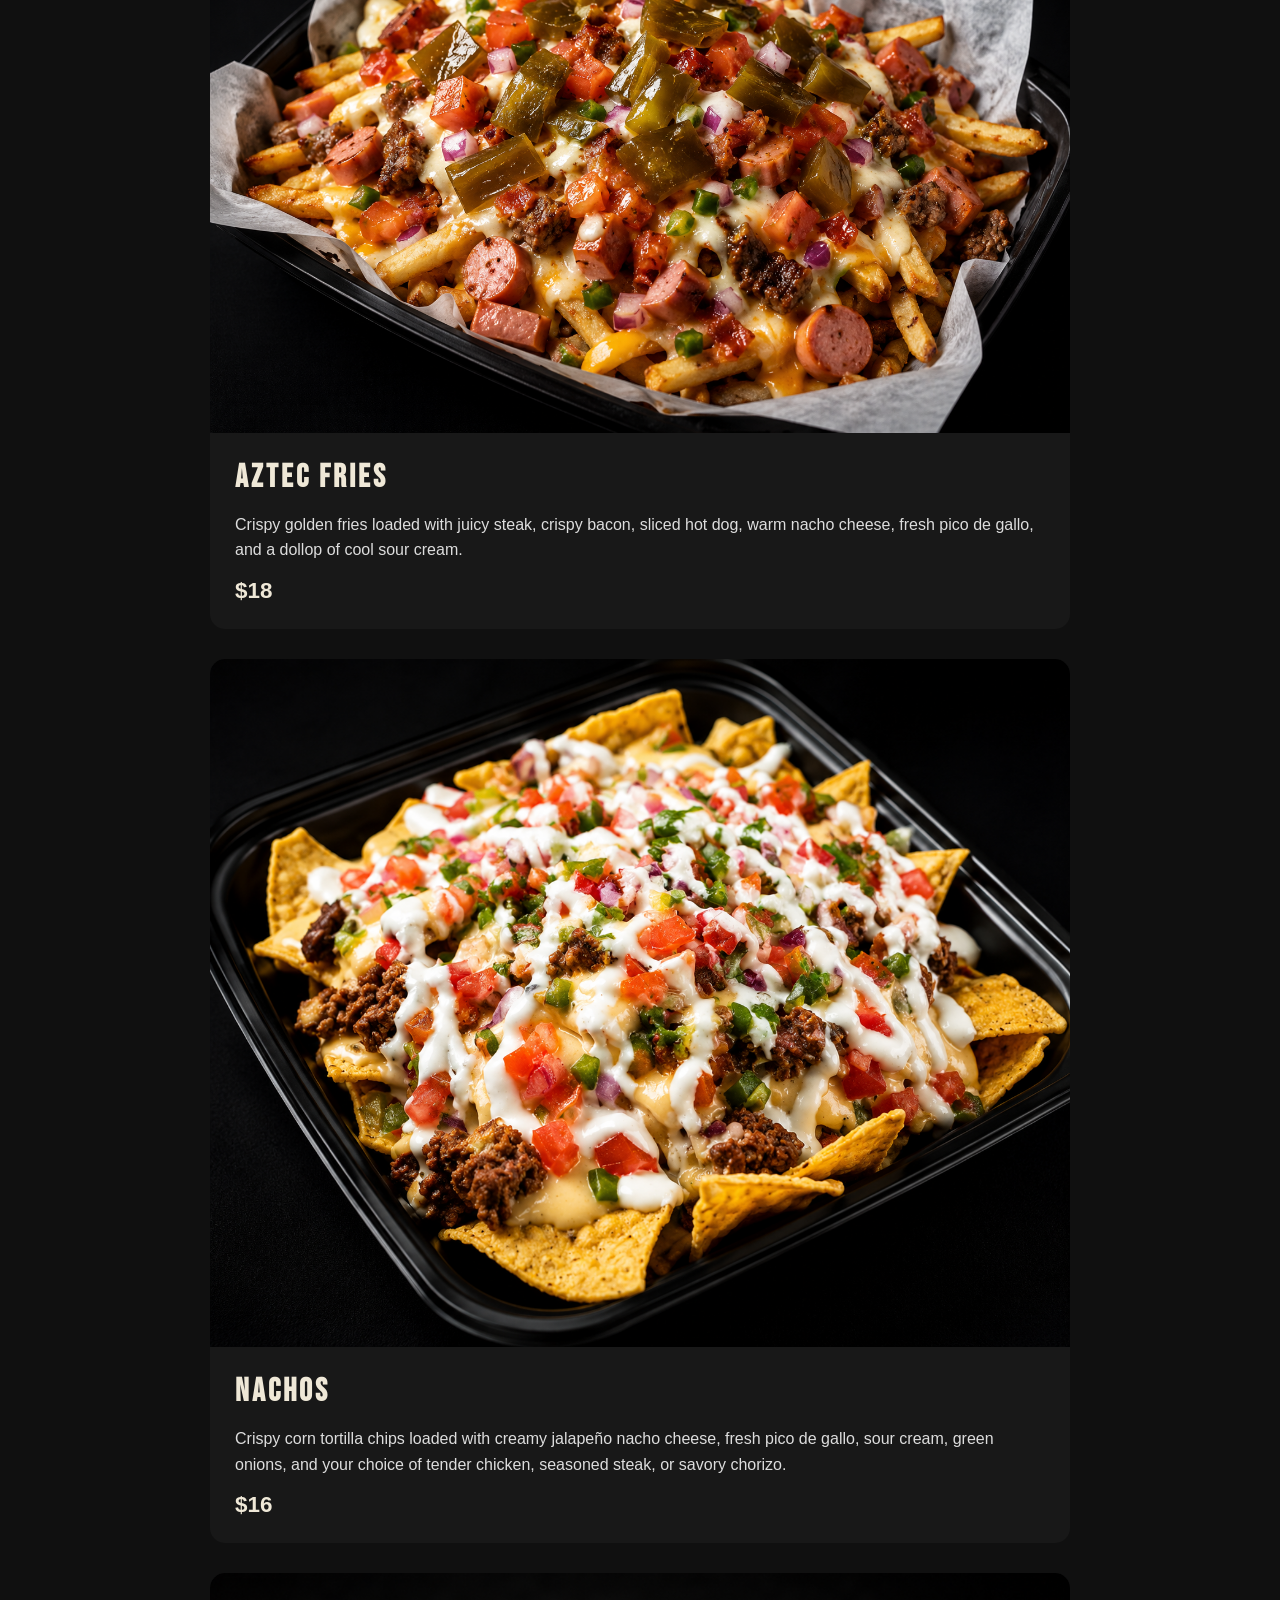
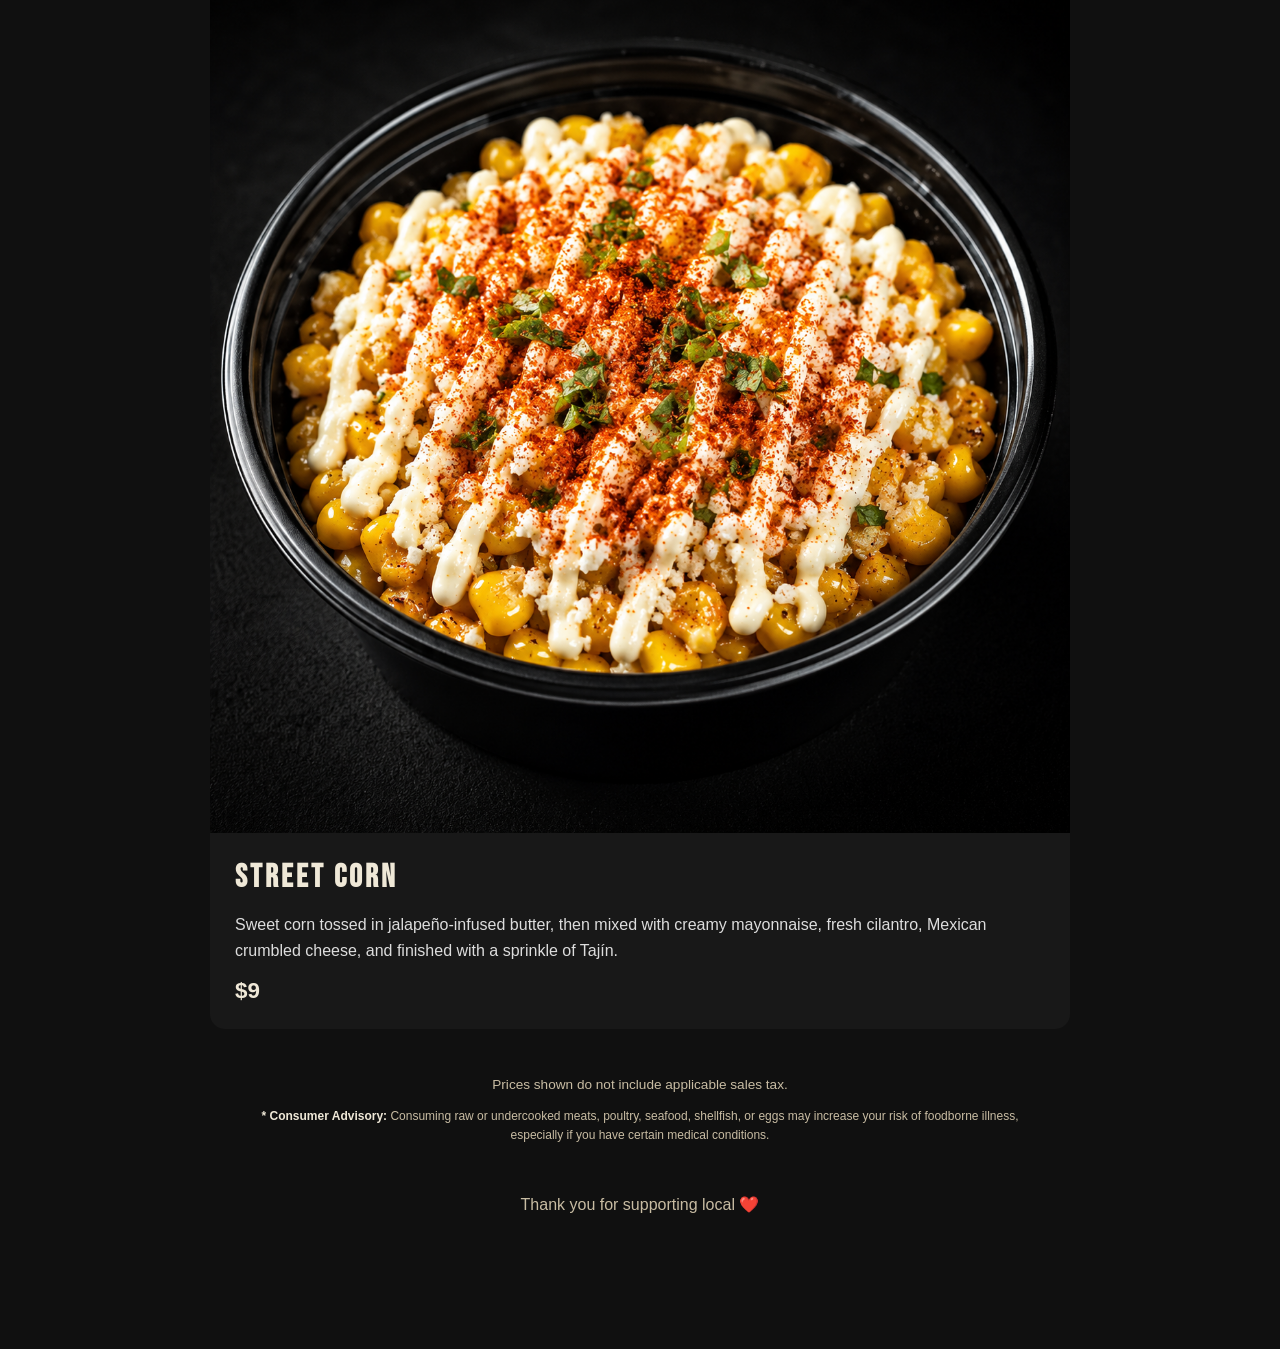
==== commit cc019943: "Update weekly special and menu SEO" ====
--- a/menu.html
+++ b/menu.html
@@ -26,7 +26,60 @@
         content="width=device-width, initial-scale=1.0"
     >
 
-    <title>Mise En Place Menu</title>
+    <title>Mise En Place Food Truck Menu | Tortas, Birria, Burgers & Tacos</title>
+
+<meta
+    name="description"
+    content="Explore the Mise En Place food truck menu featuring giant Mexican tortas, quesabirria, birriamen, brisket burgers, street tacos, wraps, loaded fries and weekly food specials in the Sheboygan area."
+>
+
+<meta
+    name="keywords"
+    content="
+        Mise En Place food truck,
+        food truck Sheboygan,
+        Sheboygan food truck,
+        Mexican food Sheboygan,
+        late night food Sheboygan,
+        food near me,
+        late night food near me,
+        Mexican food near me,
+        giant tortas,
+        Mexican tortas,
+        torta de chilaquiles,
+        chilaquiles torta,
+        carne asada torta,
+        quesabirria,
+        birria tacos,
+        birriamen,
+        birria ramen,
+        brisket burger,
+        street tacos,
+        loaded fries
+    "
+>
+
+<meta property="og:type" content="website">
+
+<meta
+    property="og:title"
+    content="Mise En Place | Giant Tortas, Birria, Burgers & More"
+>
+
+<meta
+    property="og:description"
+    content="Bold flavors, giant tortas, quesabirria, birriamen, brisket burgers, street tacos and weekly specials from Mise En Place."
+>
+
+<meta
+    property="og:url"
+    content="https://miseenplacewi.github.io/miseenplace-links/menu.html"
+>
+
+<link
+    rel="canonical"
+    href="https://miseenplacewi.github.io/miseenplace-links/menu.html"
+>
 
 
     <!-- Font Awesome -->
@@ -224,61 +277,95 @@
     </div>
 
 
-    <article class="weekly-special-card">
-
-        <!-- Special Image -->
-
-        <div class="weekly-special-image">
-
-            <img
-                src="images/TostadaSpecial.png"
-                alt="Mise En Place Weekly Special"
-                loading="lazy"
-            >
-
-            <span class="weekly-special-badge">
-                This Week Only
-            </span>
+    <article
+    class="weekly-special-card"
+    id="torta-de-chilaquiles"
+>
+
+    <!-- Special Image -->
+
+    <div class="weekly-special-image">
+
+        <img
+            src="images/tortaChilaquiles.png"
+            alt="Giant Torta de Chilaquiles with salsa verde, queso fresco and carne asada from Mise En Place"
+            loading="lazy"
+        >
+
+        <span class="weekly-special-badge">
+            This Week Only
+        </span>
+
+    </div>
+
+
+    <!-- Special Information -->
+
+    <div class="weekly-special-info">
+
+        <div class="weekly-special-title-row">
+
+            <h3>
+                Giant Torta de Chilaquiles
+            </h3>
 
         </div>
 
 
-        <!-- Special Information -->
-
-        <div class="weekly-special-info">
-
-            <div class="weekly-special-title-row">
-
-                <h3>
-                    Tostadas de Tinga de Puerco
-                </h3>
-
-                <span class="weekly-special-price">
-                    $15
+        <p class="weekly-special-description">
+            Our giant homemade telera loaded with chilaquiles
+            tossed in spicy salsa verde, your choice of chicken
+            or carne asada, queso fresco, sour cream, and fresh onion.
+        </p>
+
+
+        <div
+            class="weekly-special-prices"
+            aria-label="Torta de Chilaquiles prices"
+        >
+
+            <div class="weekly-special-price-option">
+
+                <span class="weekly-special-protein">
+                    Chicken
                 </span>
 
+                <span class="weekly-special-price-value">
+                    $18.99
+                </span>
+
             </div>
 
 
-            <p class="weekly-special-description">
-                Three crispy tostadas layered with refried beans and traditional CDMX-style pork tinga 
-                made with tender pork, chorizo, and tomato. 
-                Finished with queso fresco, crema, and fresh cilantro.
-            </p>
-
-
-            <p class="weekly-special-availability">
-                <i
-                    class="fa-solid fa-fire"
-                    aria-hidden="true"
-                ></i>
-
-                Available for a limited time.
-            </p>
+            <div class="weekly-special-price-option">
+
+                <span class="weekly-special-protein">
+                    Carne Asada
+                </span>
+
+                <span class="weekly-special-price-value">
+                    $21.10
+                </span>
+
+            </div>
 
         </div>
 
-    </article>
+
+        <p class="weekly-special-availability">
+
+            <i
+                class="fa-solid fa-fire"
+                aria-hidden="true"
+            ></i>
+
+            Available this week while supplies last.
+
+        </p>
+
+    </div>
+
+</article>
 
 </section>
 
--- a/stylesheet.css
+++ b/stylesheet.css
@@ -533,7 +533,44 @@
 .weekly-special-availability i {
     color: #a71b20;
 }
-
+/* ==========================
+   WEEKLY SPECIAL - PRICE OPTIONS
+========================== */
+
+.weekly-special-prices {
+    display: flex;
+    flex-wrap: wrap;
+    gap: 12px;
+    margin-top: 18px;
+    margin-bottom: 16px;
+}
+
+.weekly-special-price-option {
+    display: flex;
+    align-items: center;
+    justify-content: space-between;
+    gap: 18px;
+
+    min-width: 150px;
+    padding: 10px 14px;
+
+    background: rgba(255, 255, 255, 0.07);
+    border: 1px solid rgba(255, 255, 255, 0.12);
+    border-radius: 8px;
+}
+
+.weekly-special-protein {
+    color: #efe8d7;
+    font-size: 0.9rem;
+    font-weight: 600;
+}
+
+.weekly-special-price-value {
+    color: #efe8d7;
+    font-size: 1.05rem;
+    font-weight: 700;
+    white-space: nowrap;
+}
 
 /* ==========================
    WEEKLY SPECIAL - MOBILE
@@ -560,6 +597,25 @@
     .weekly-special-price {
         font-size: 1.4rem;
     }
+    .weekly-special-prices {
+    display: grid;
+    grid-template-columns: 1fr 1fr;
+    gap: 8px;
+}
+
+.weekly-special-price-option {
+    min-width: 0;
+    padding: 10px 11px;
+    gap: 8px;
+}
+
+.weekly-special-protein {
+    font-size: 0.82rem;
+}
+
+.weekly-special-price-value {
+    font-size: 0.95rem;
+}
 
 }
 
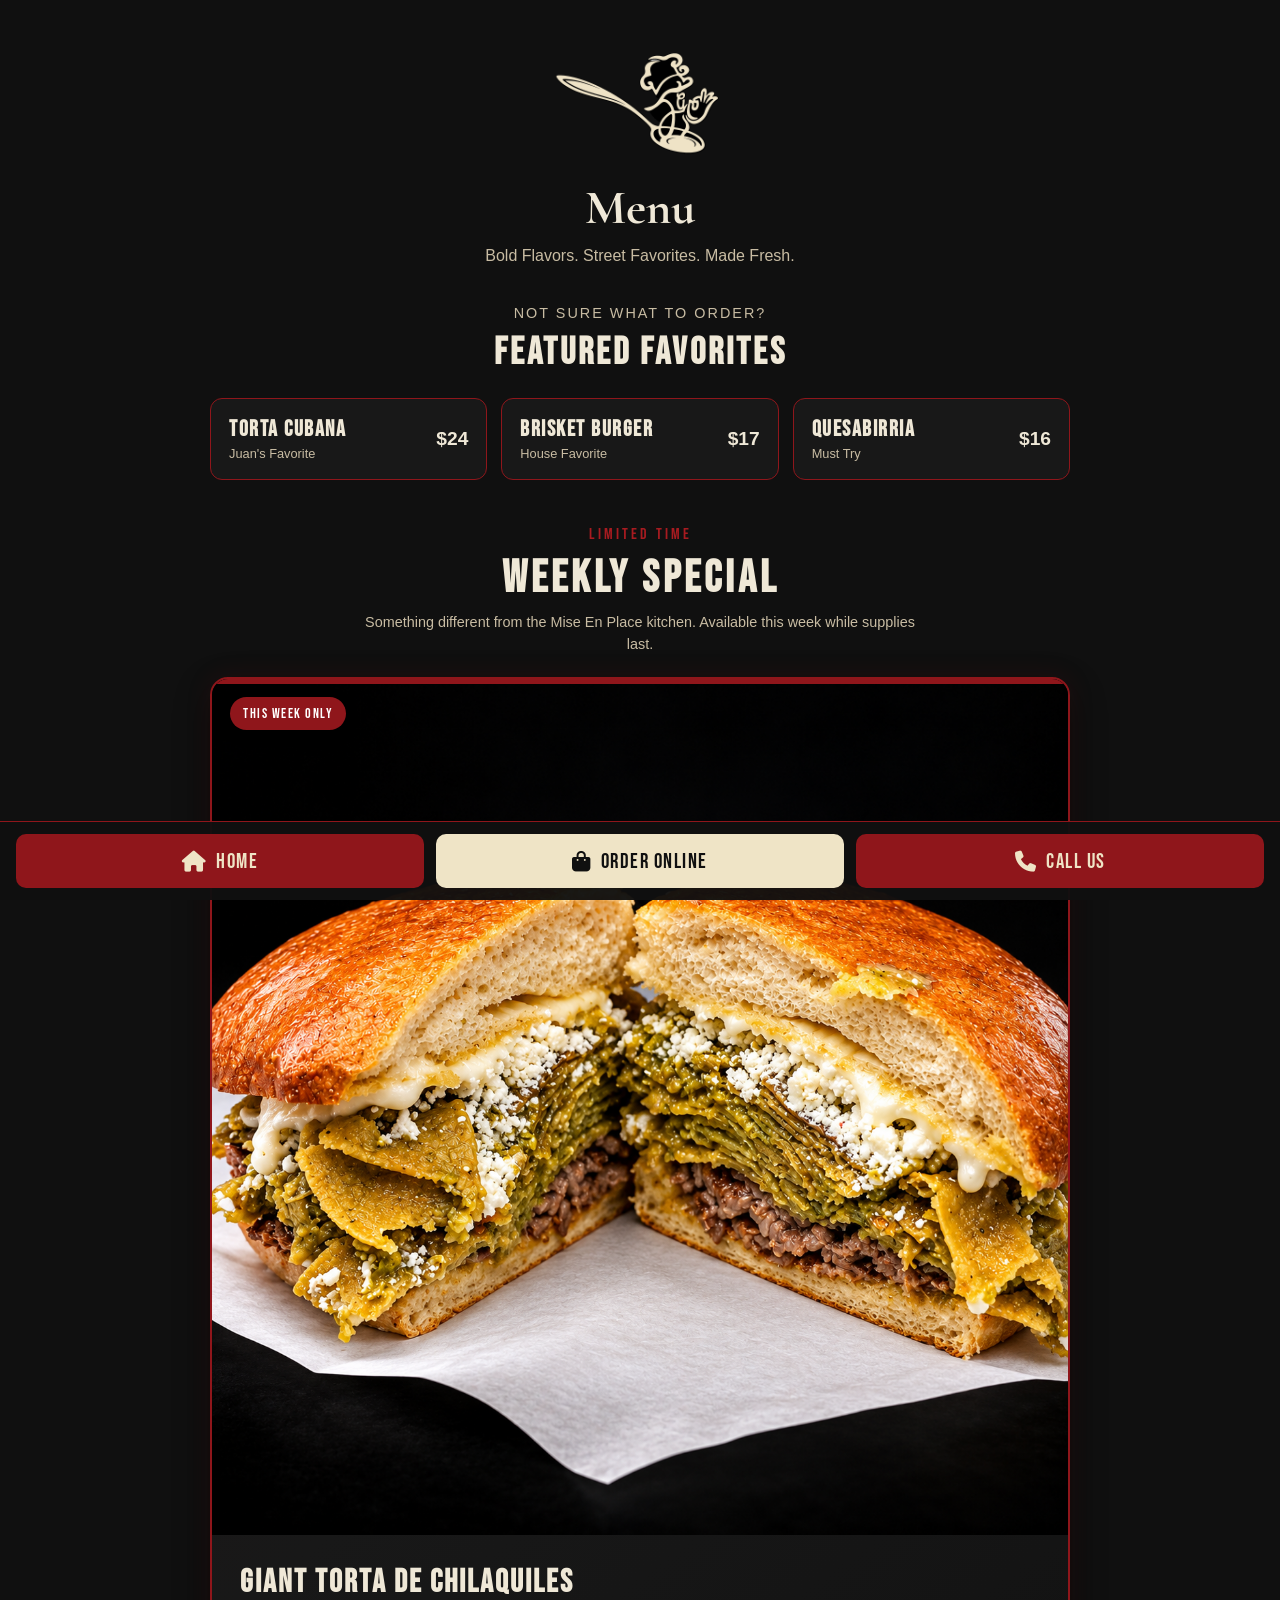
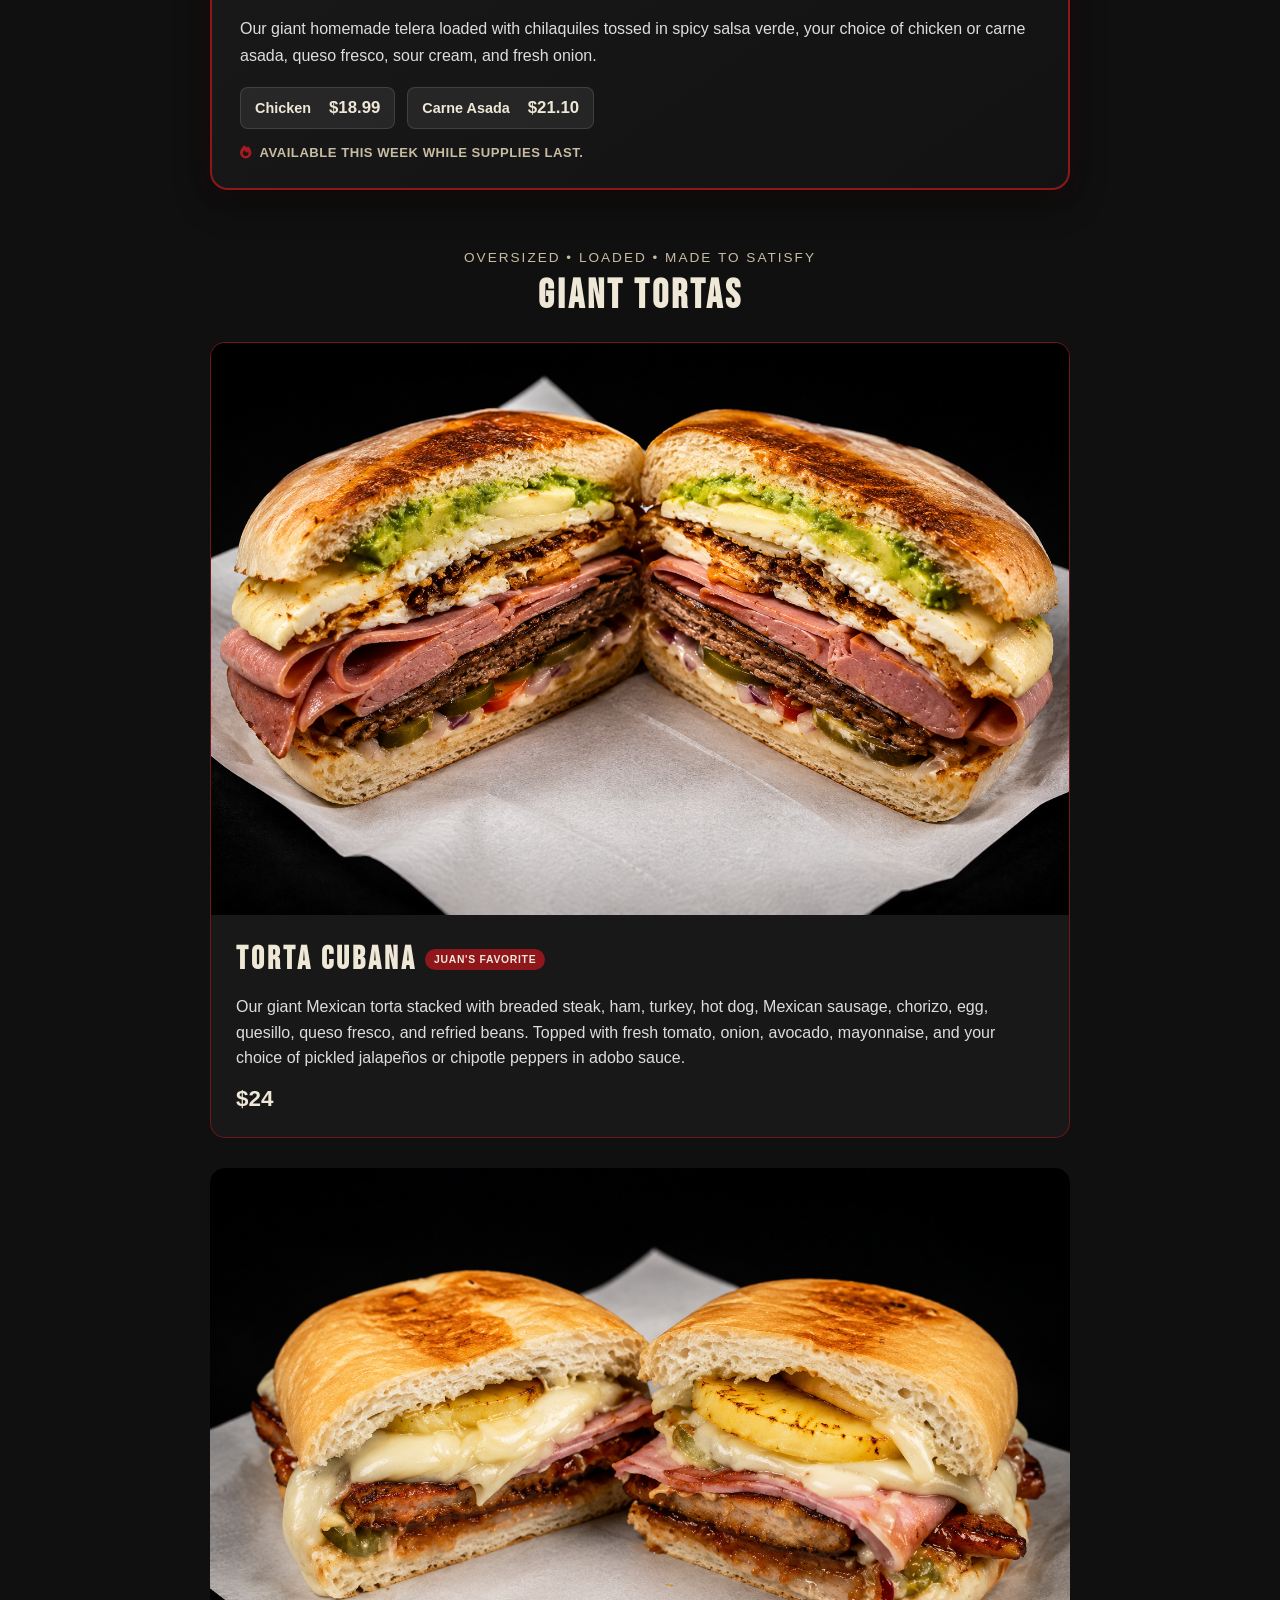
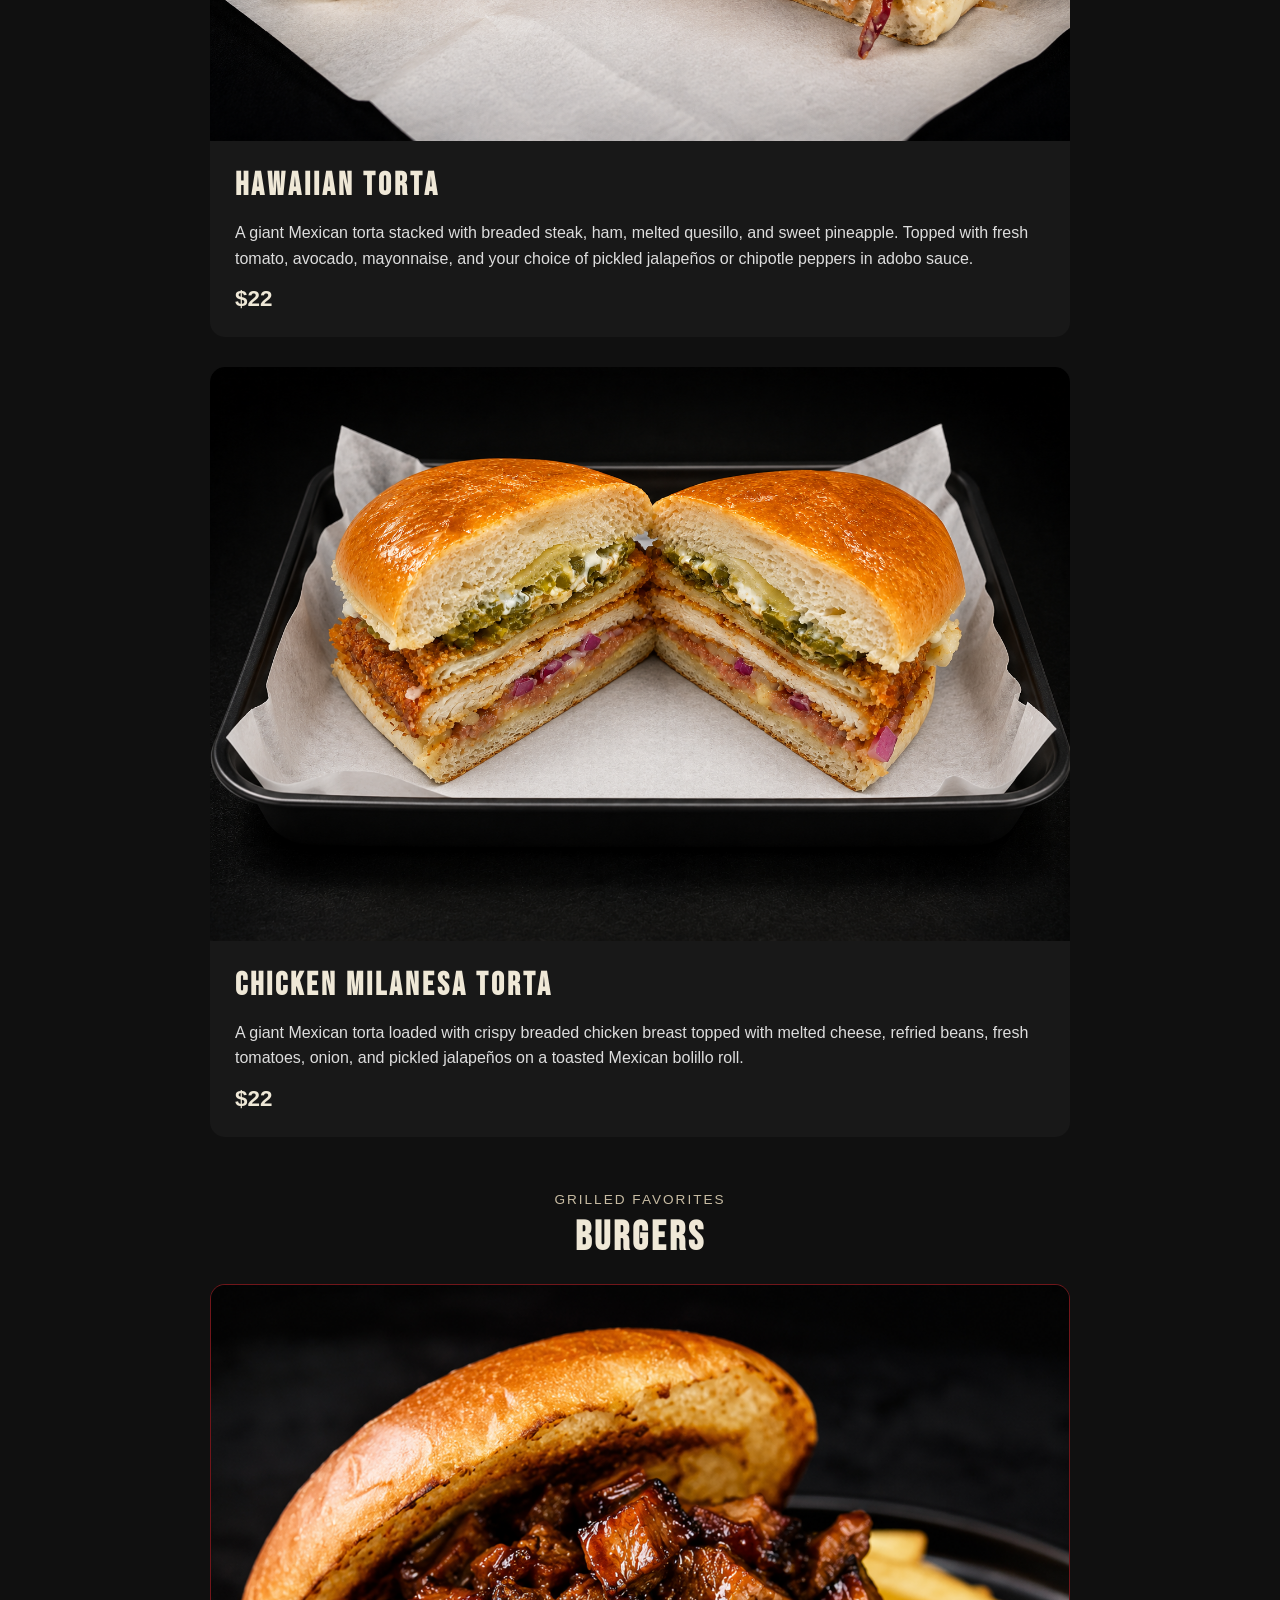
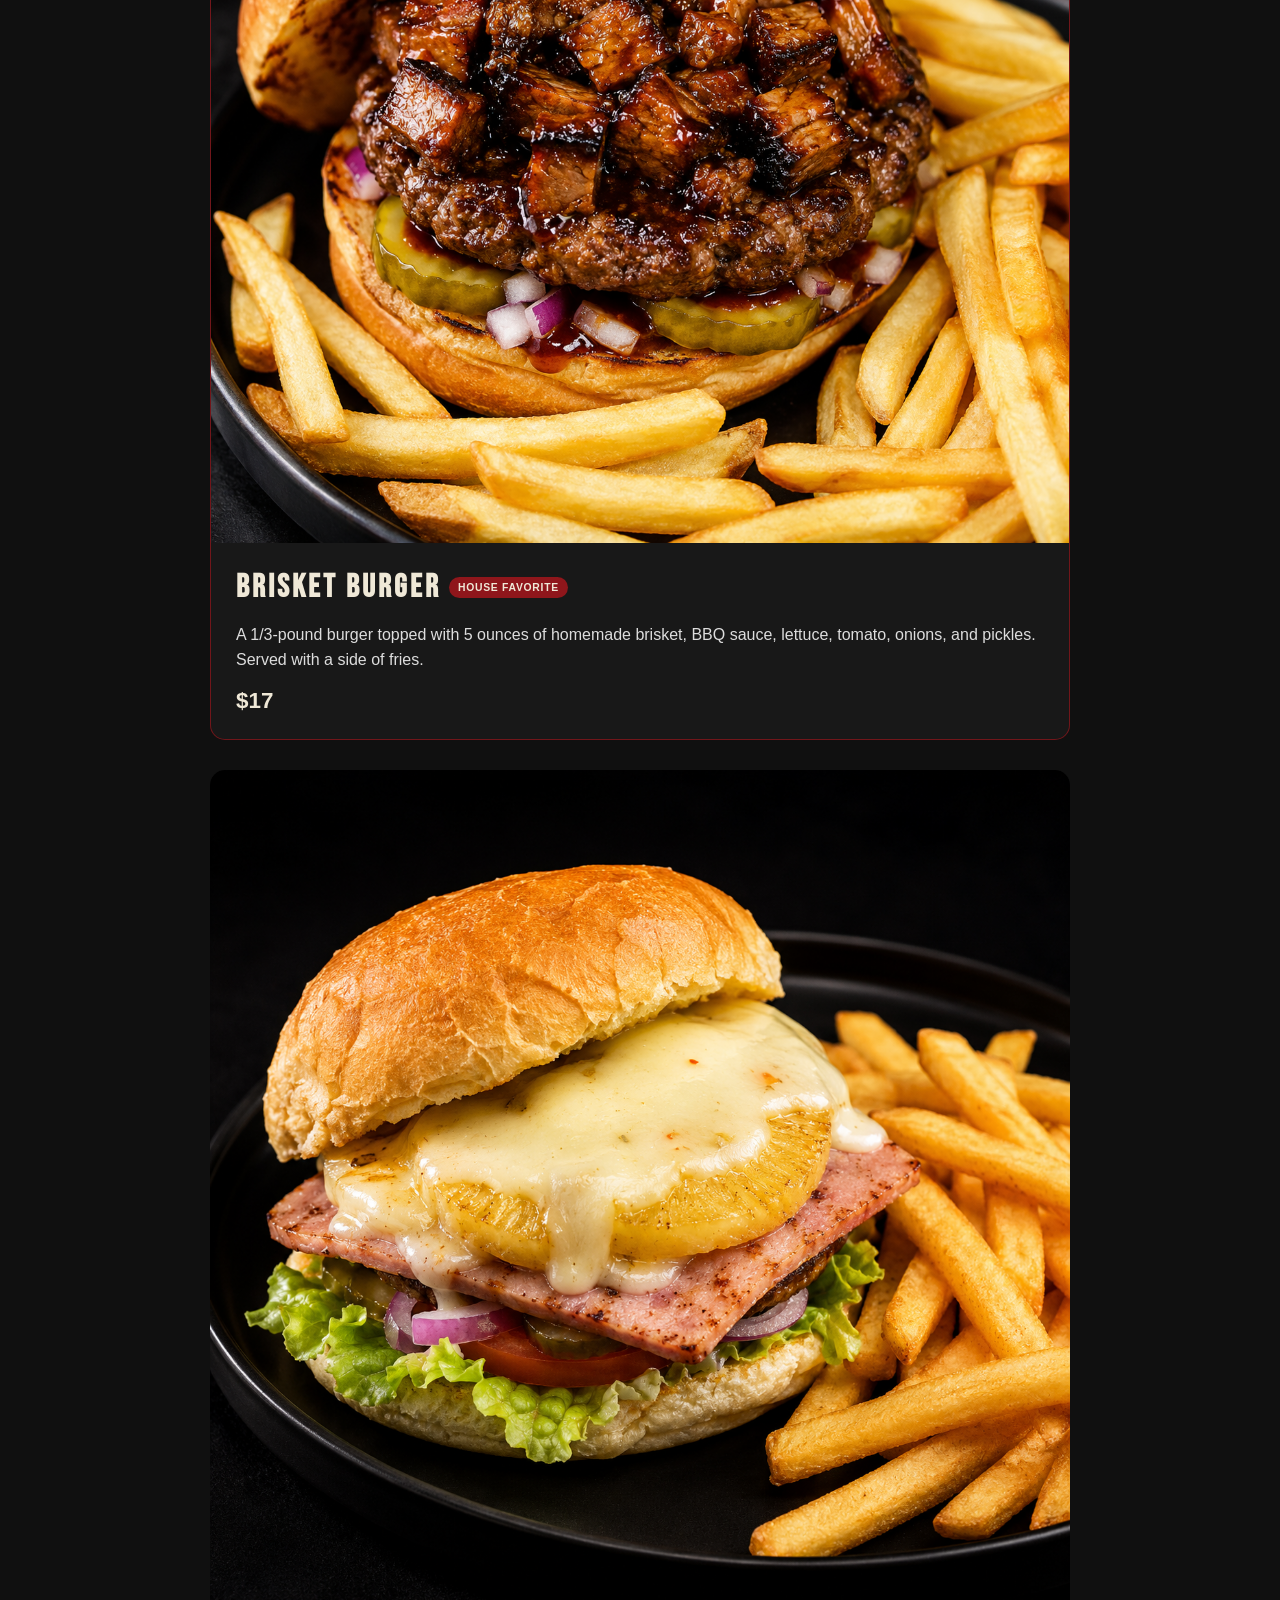
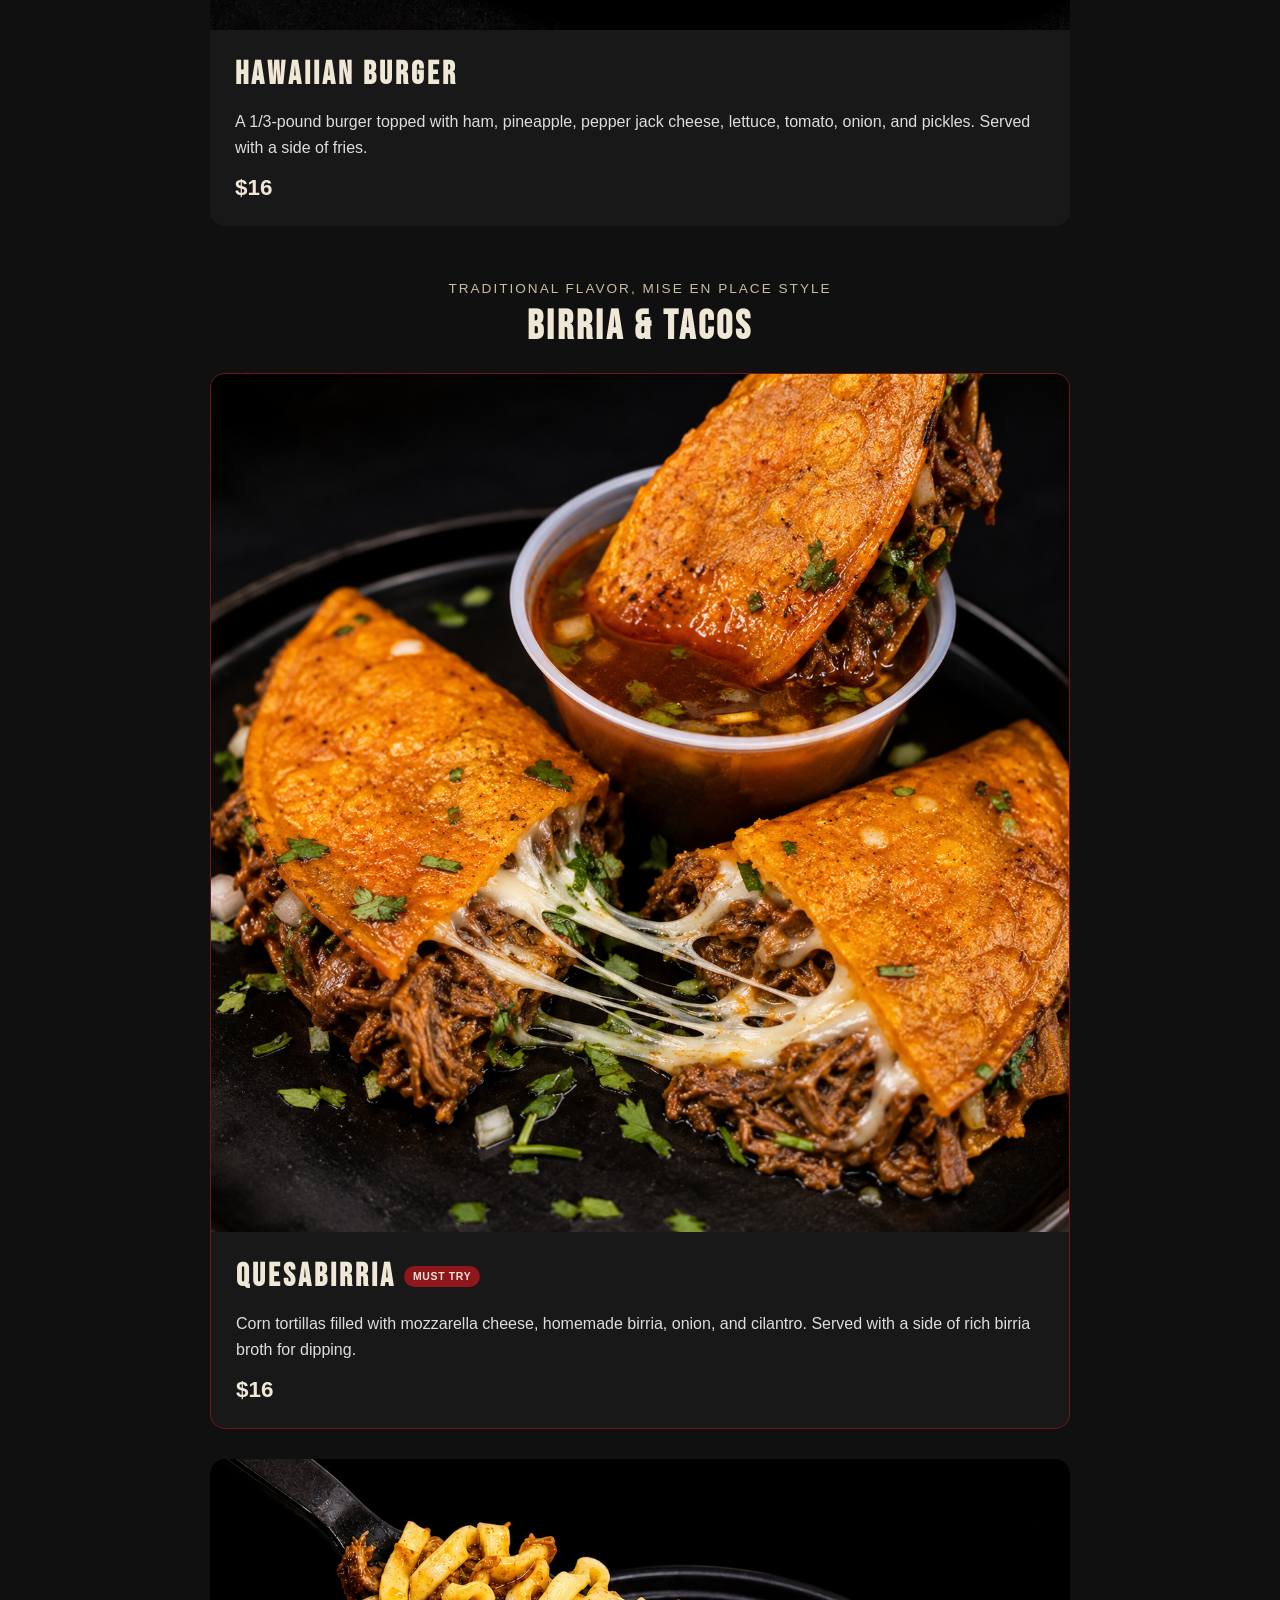
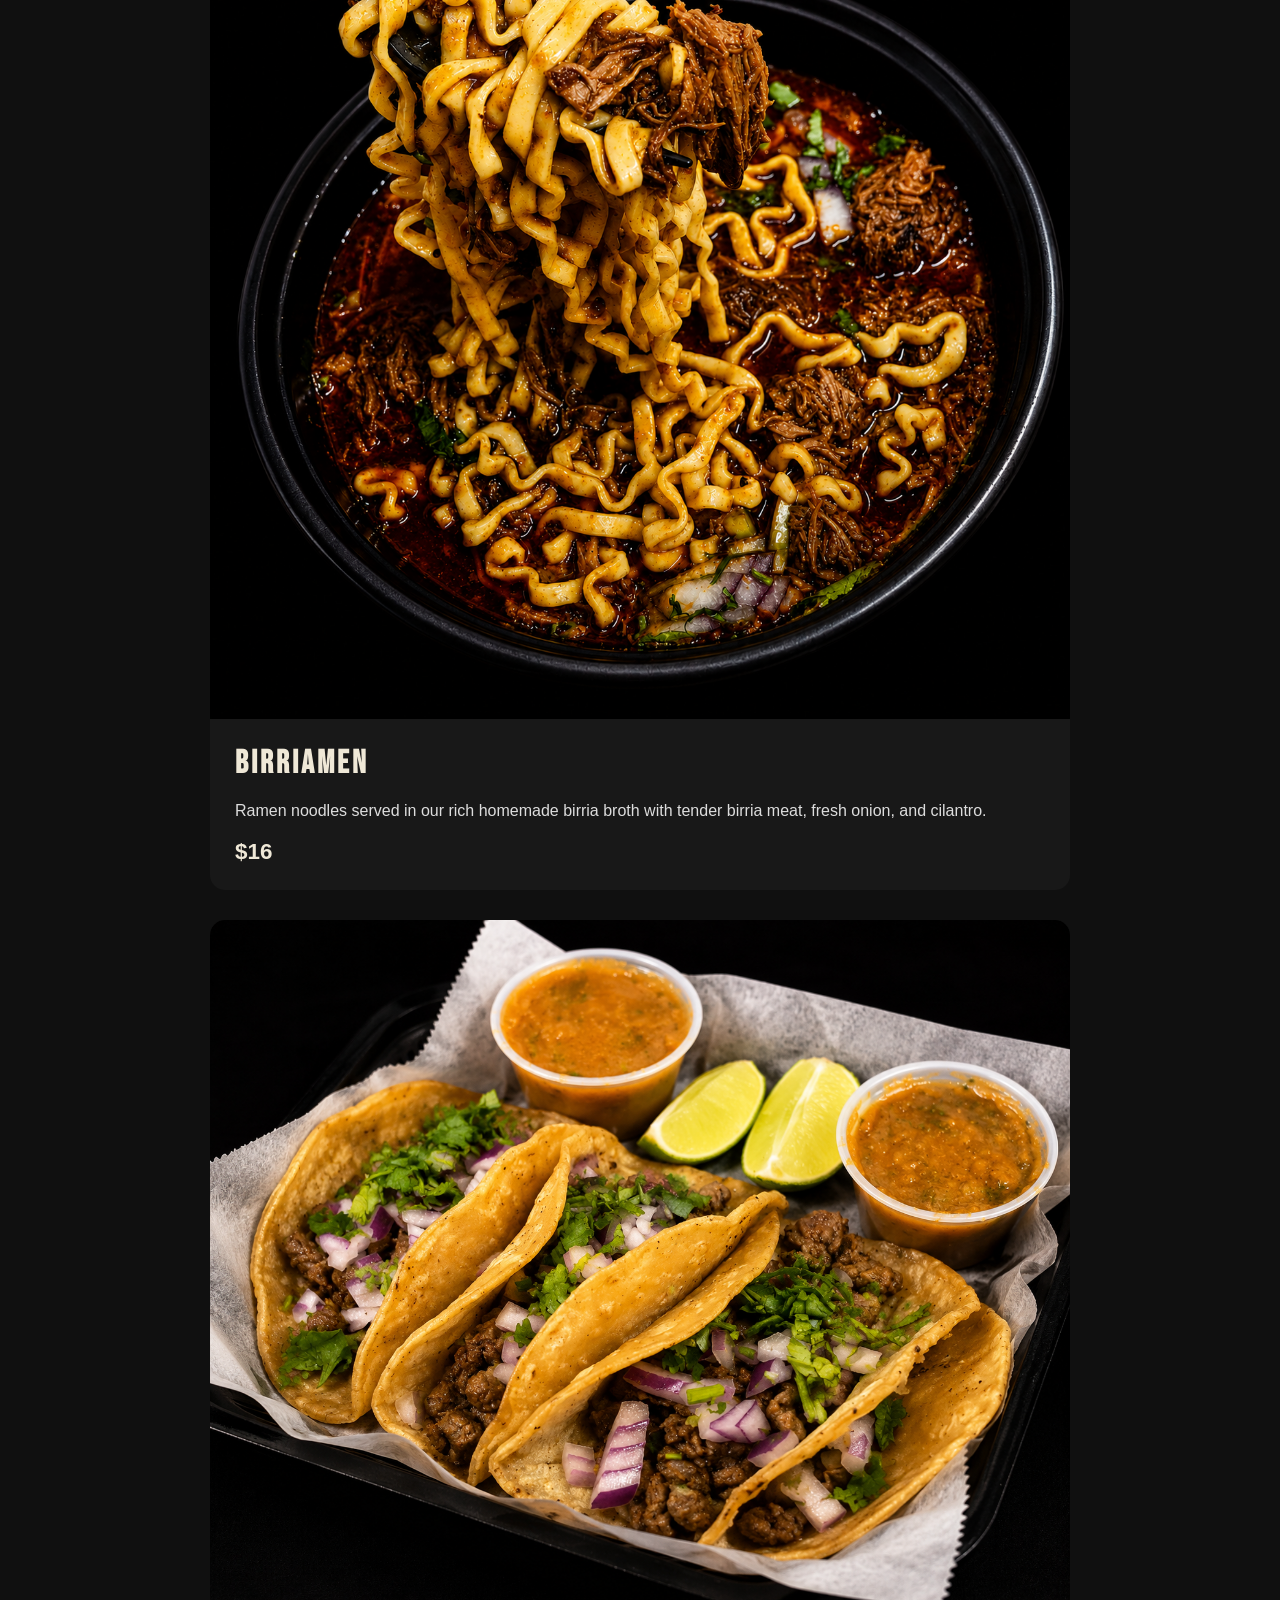
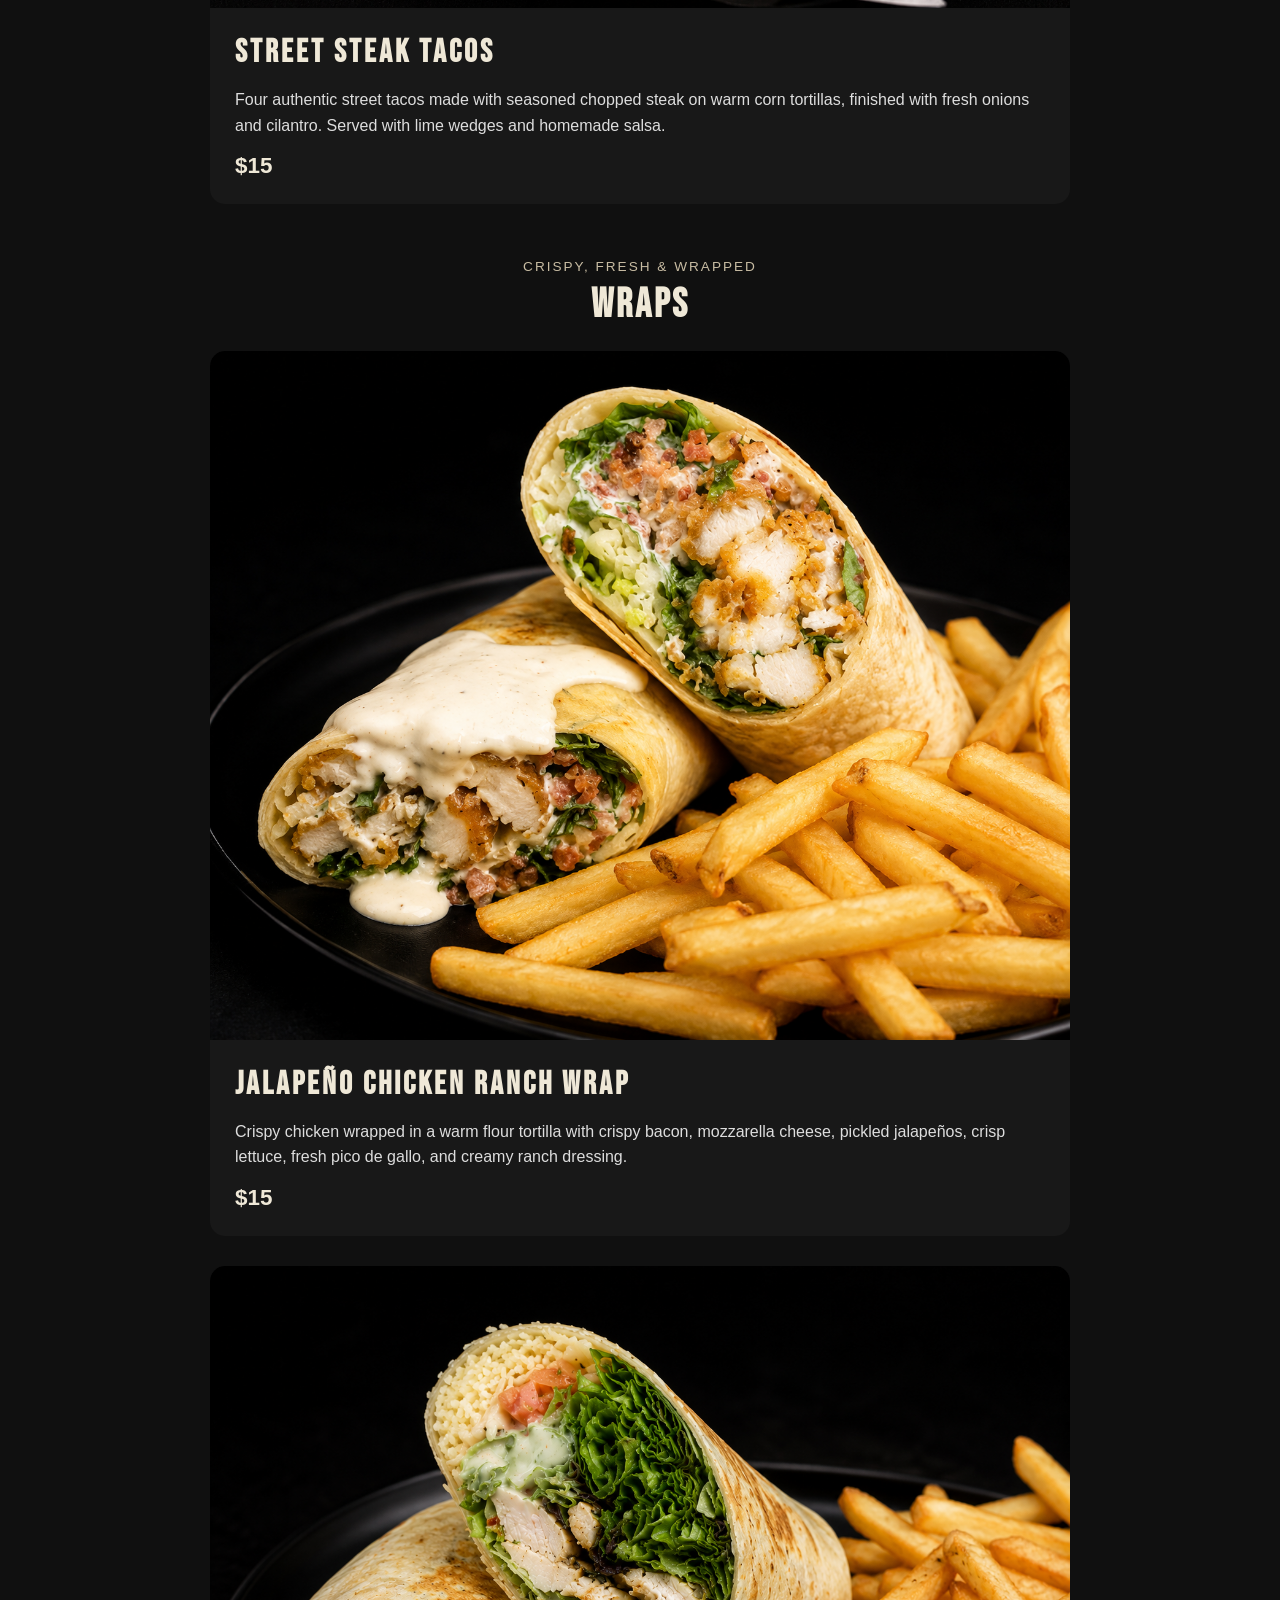
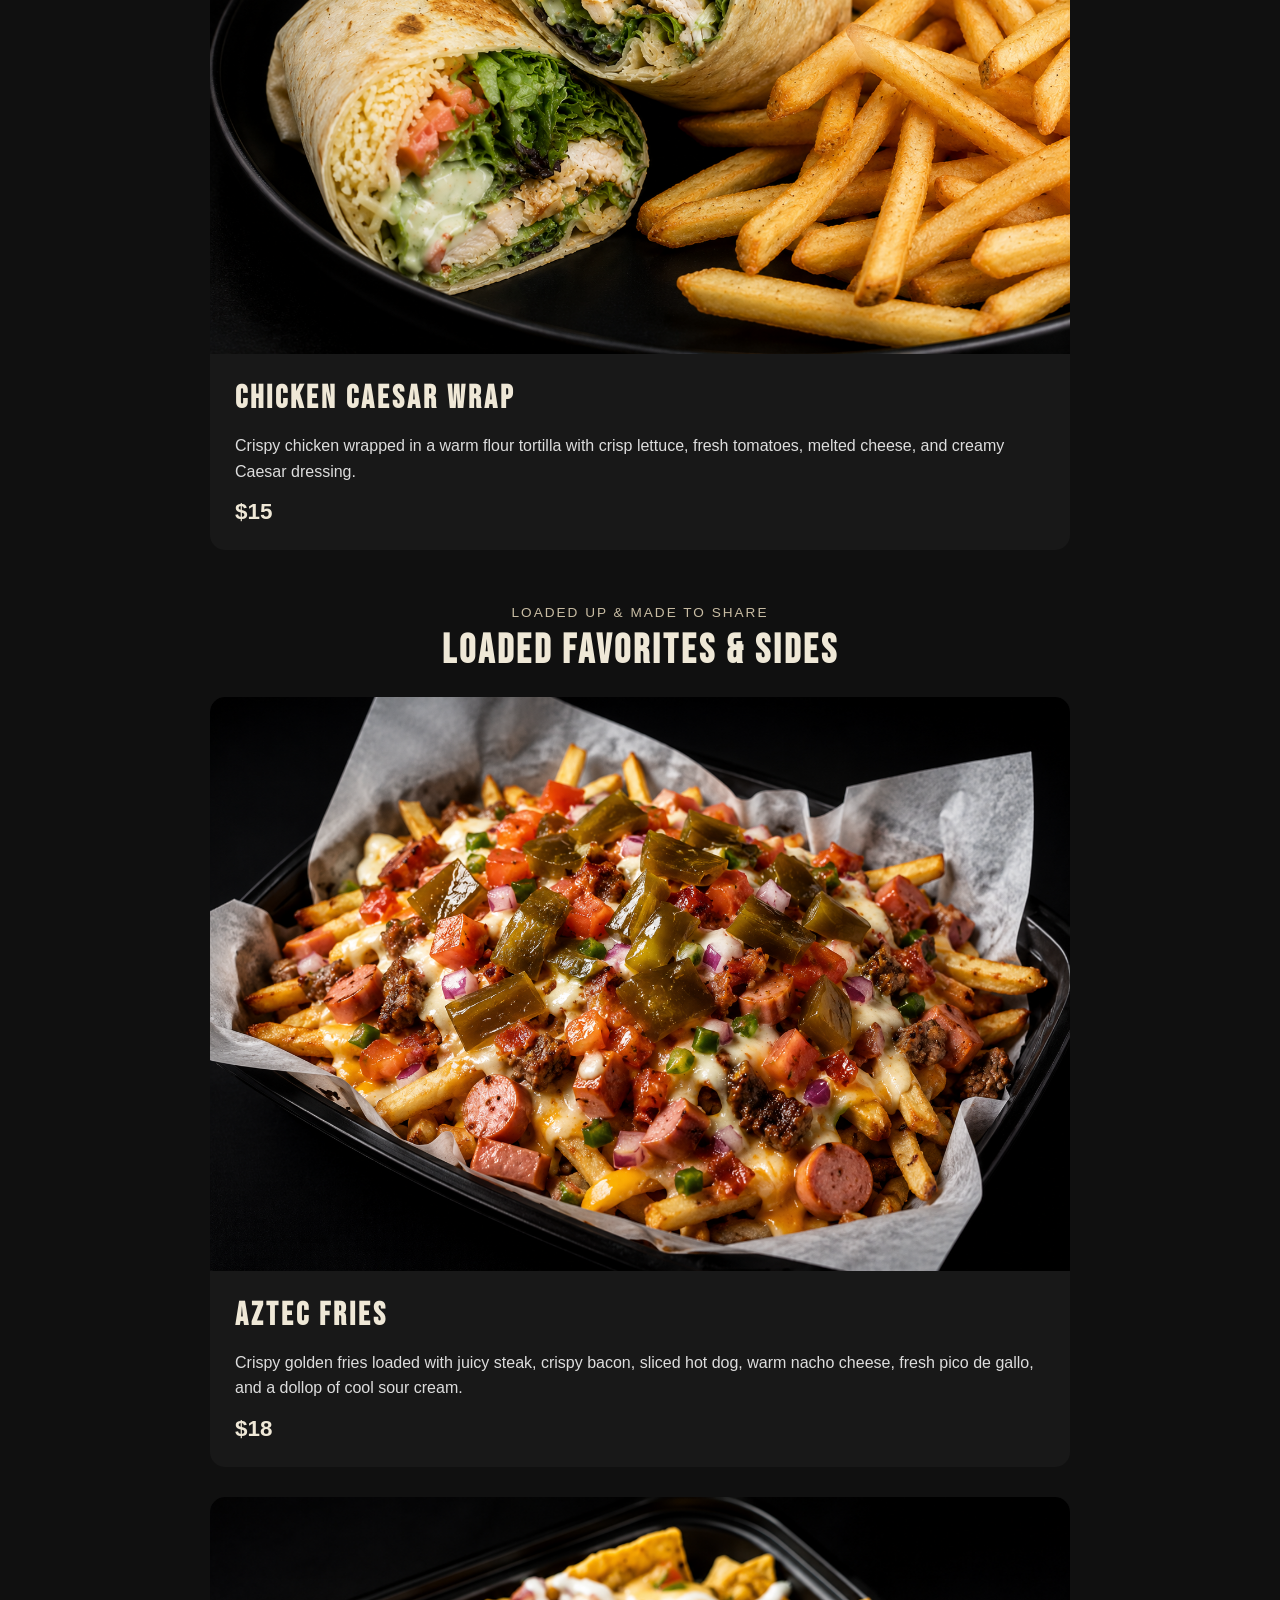
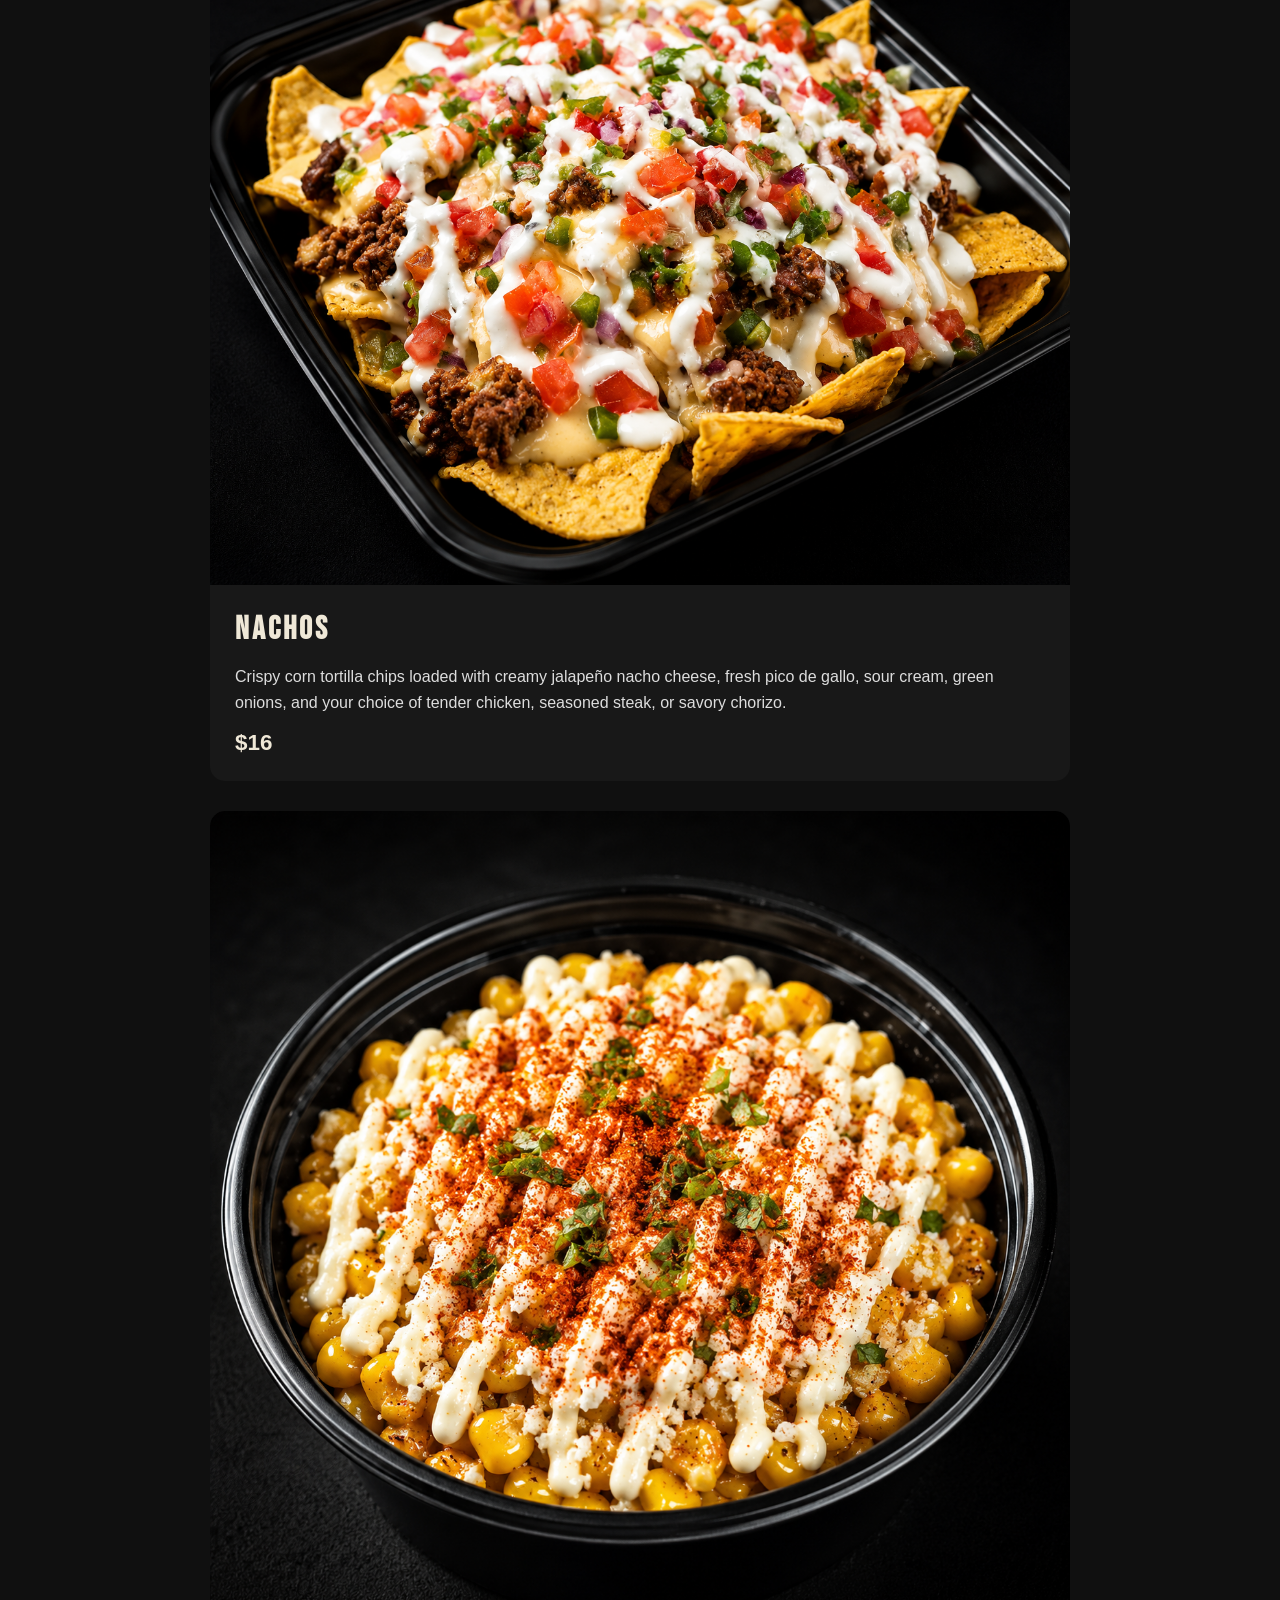
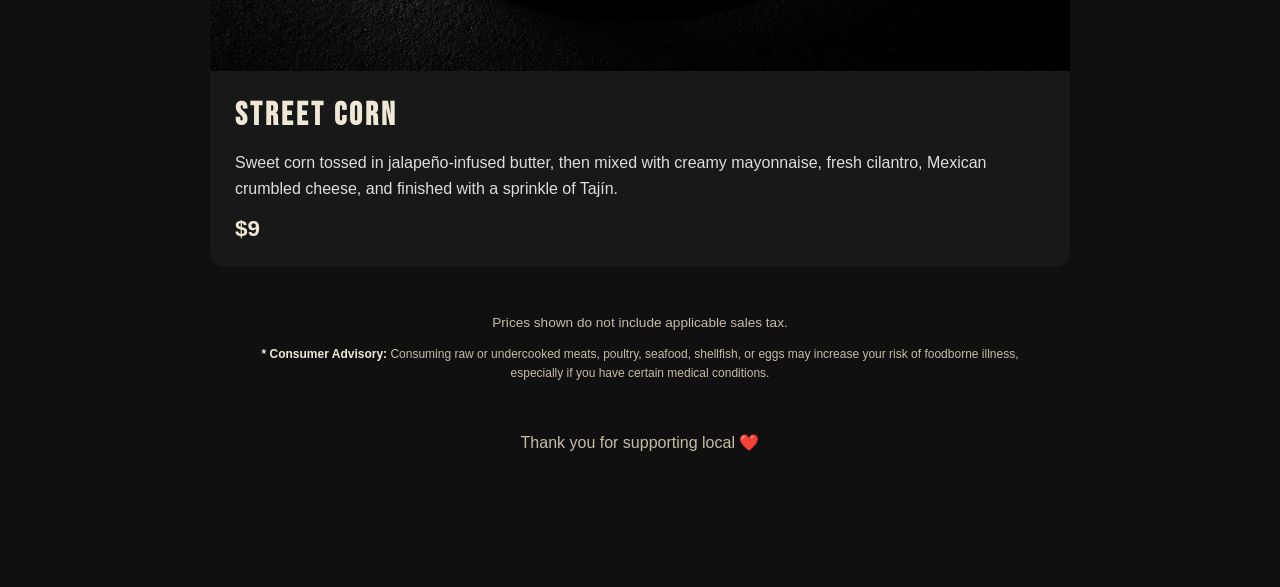
==== commit 4f99488b: "Update menu.html" ====
--- a/menu.html
+++ b/menu.html
@@ -287,7 +287,7 @@
     <div class="weekly-special-image">
 
         <img
-            src="images/tortaChilaquiles.png"
+            src="images/GreenChilaquilesTorta.png"
             alt="Giant Torta de Chilaquiles with salsa verde, queso fresco and carne asada from Mise En Place"
             loading="lazy"
         >
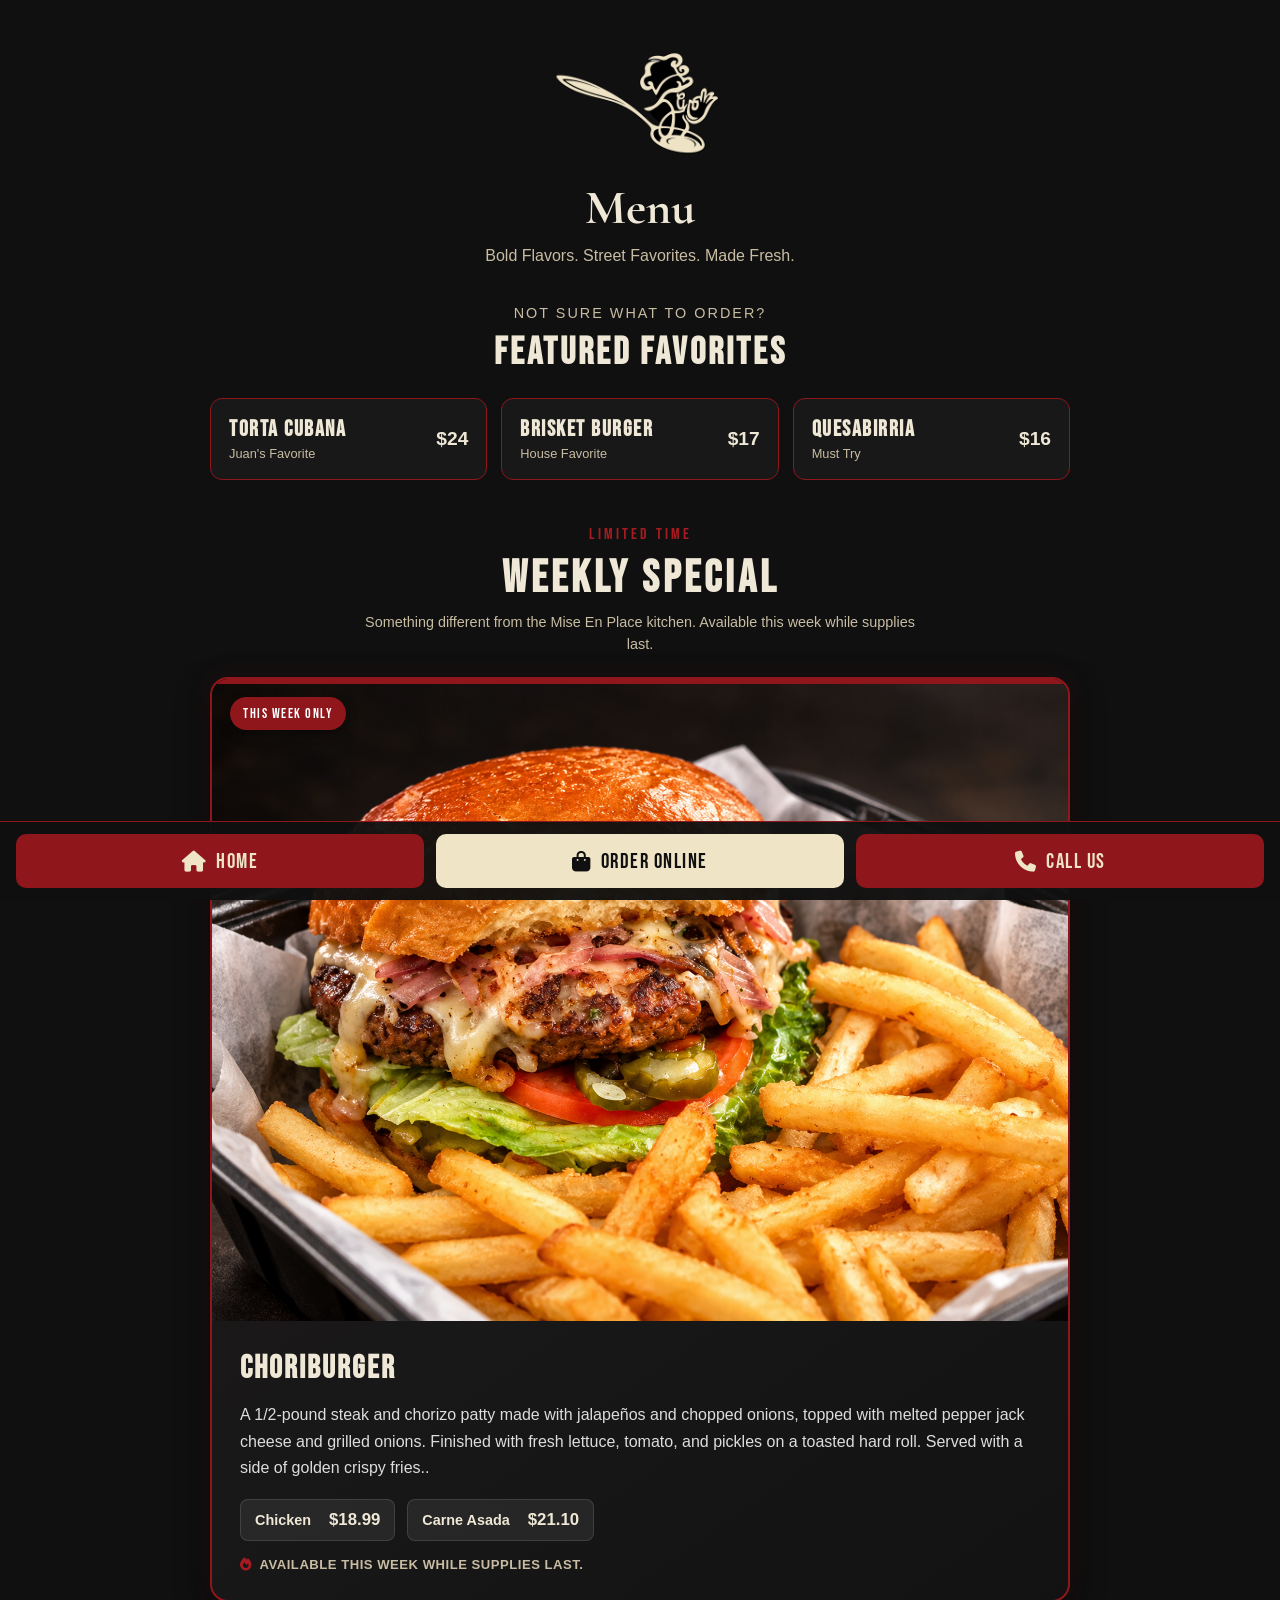
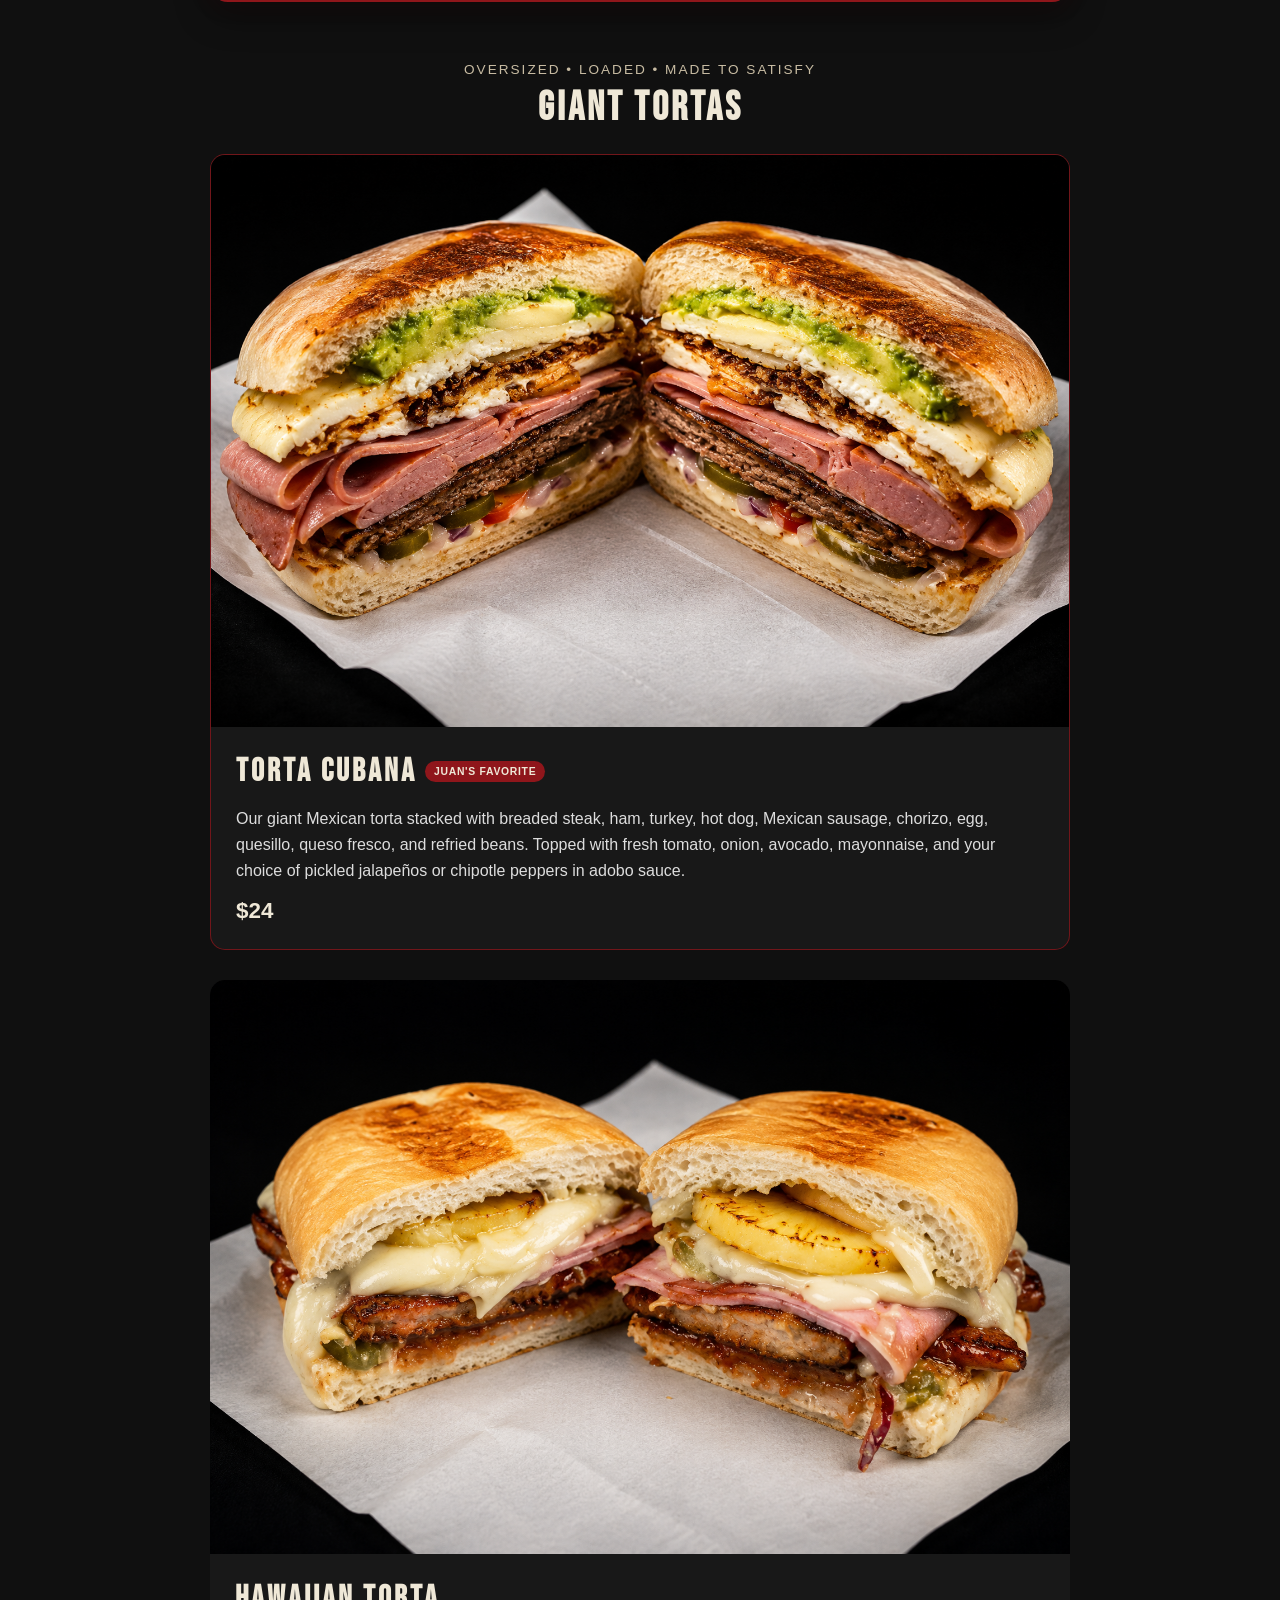
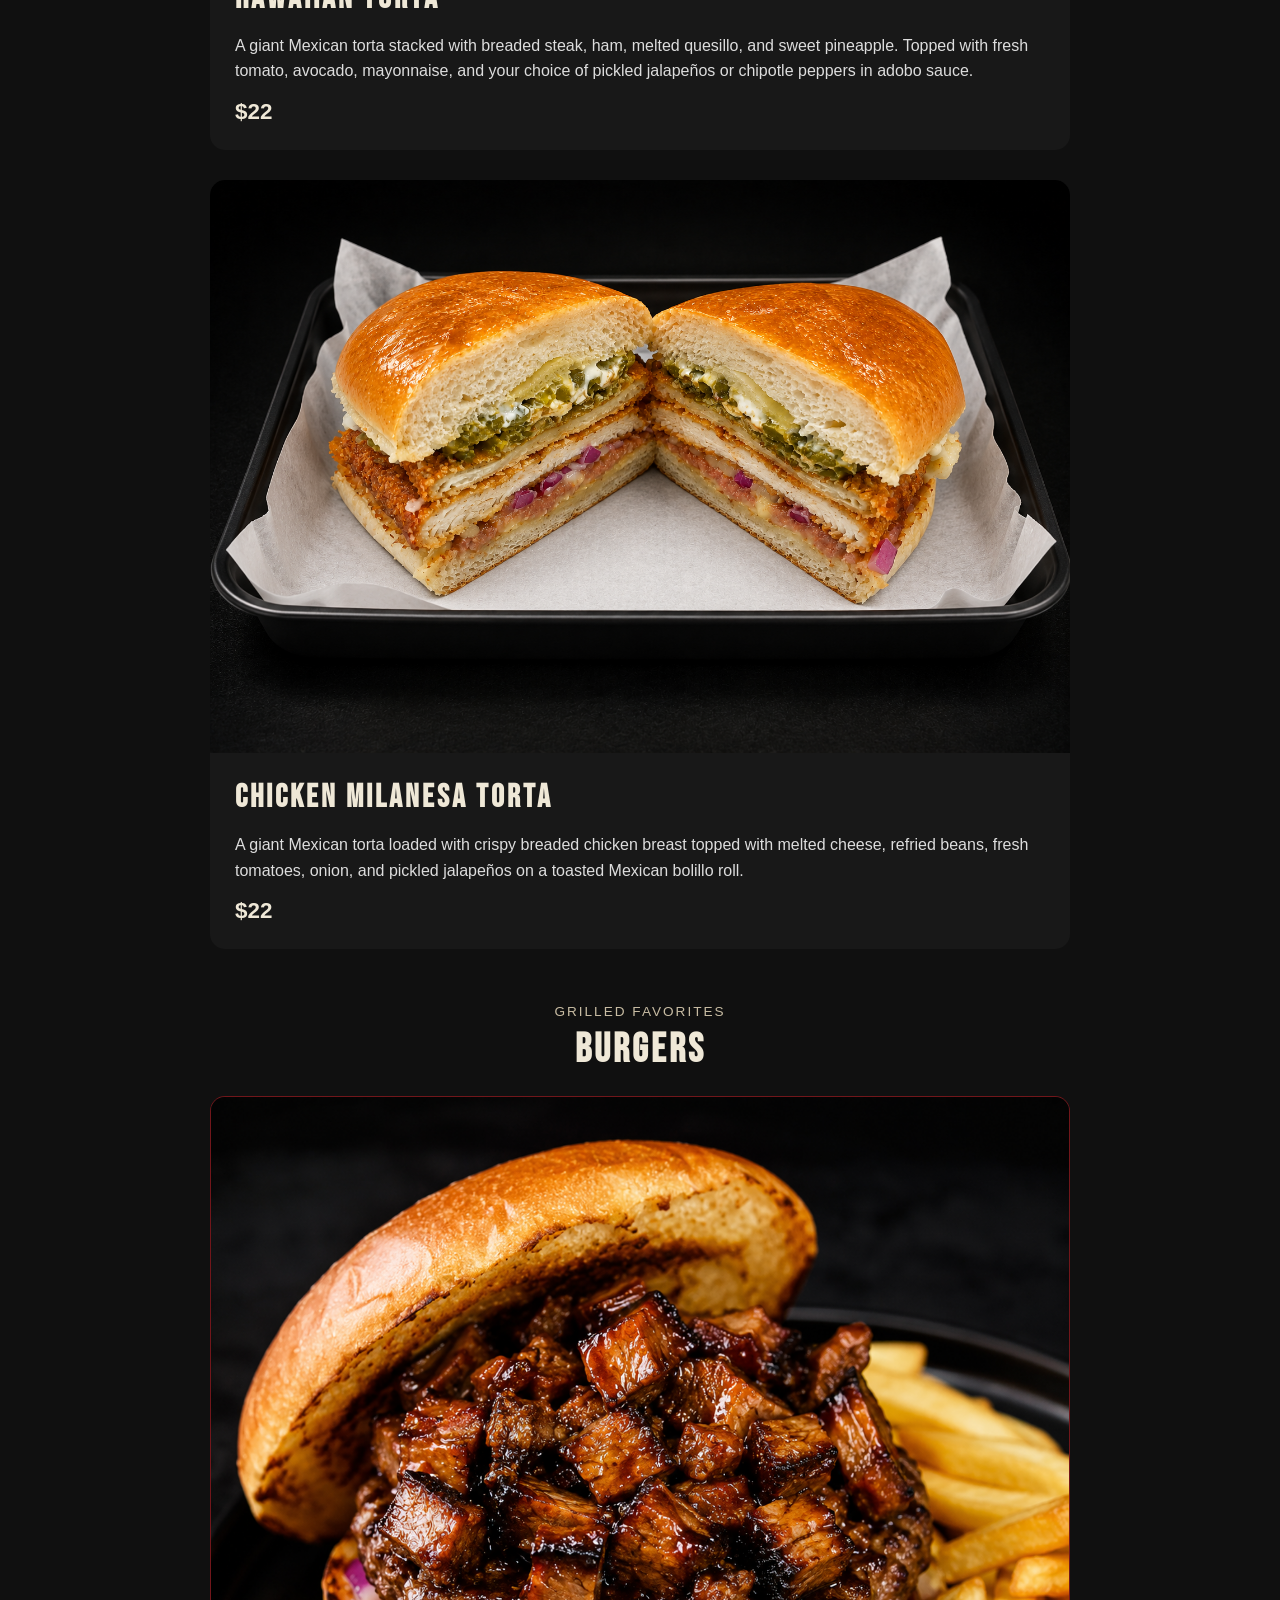
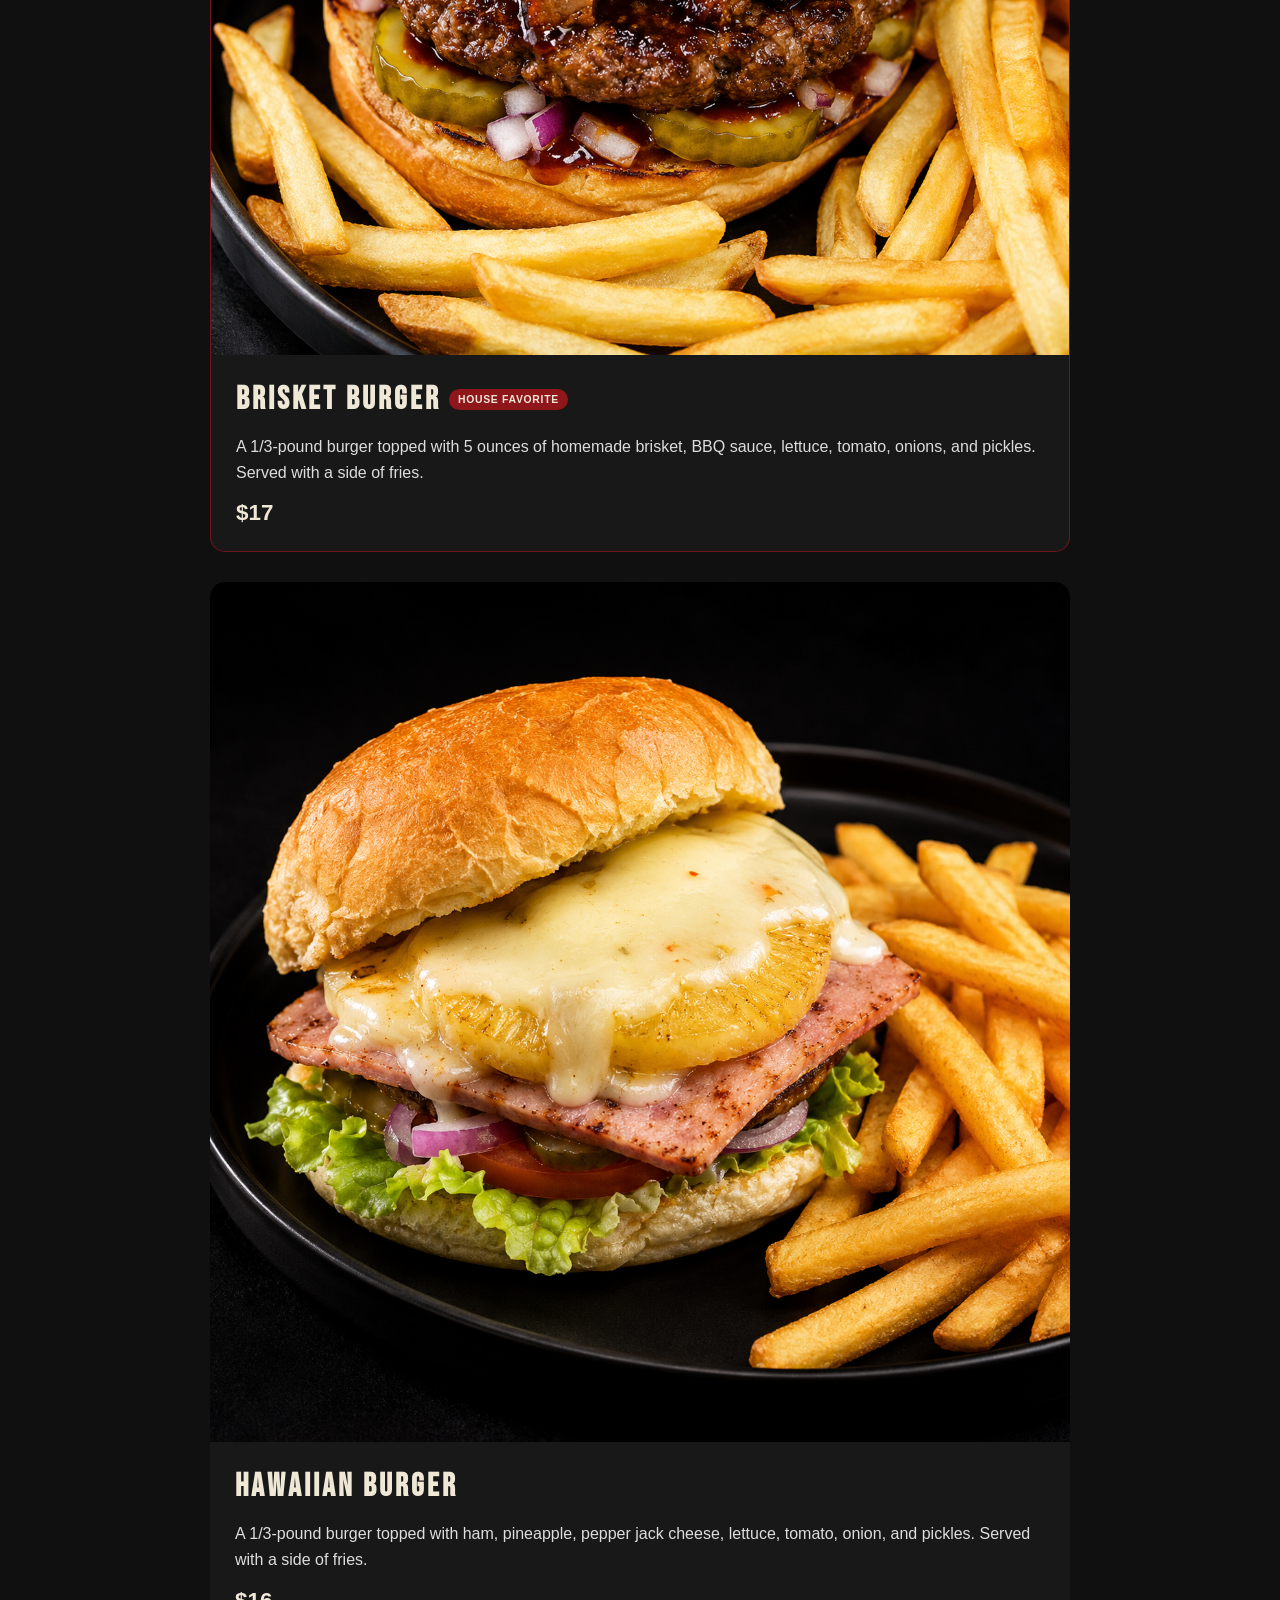
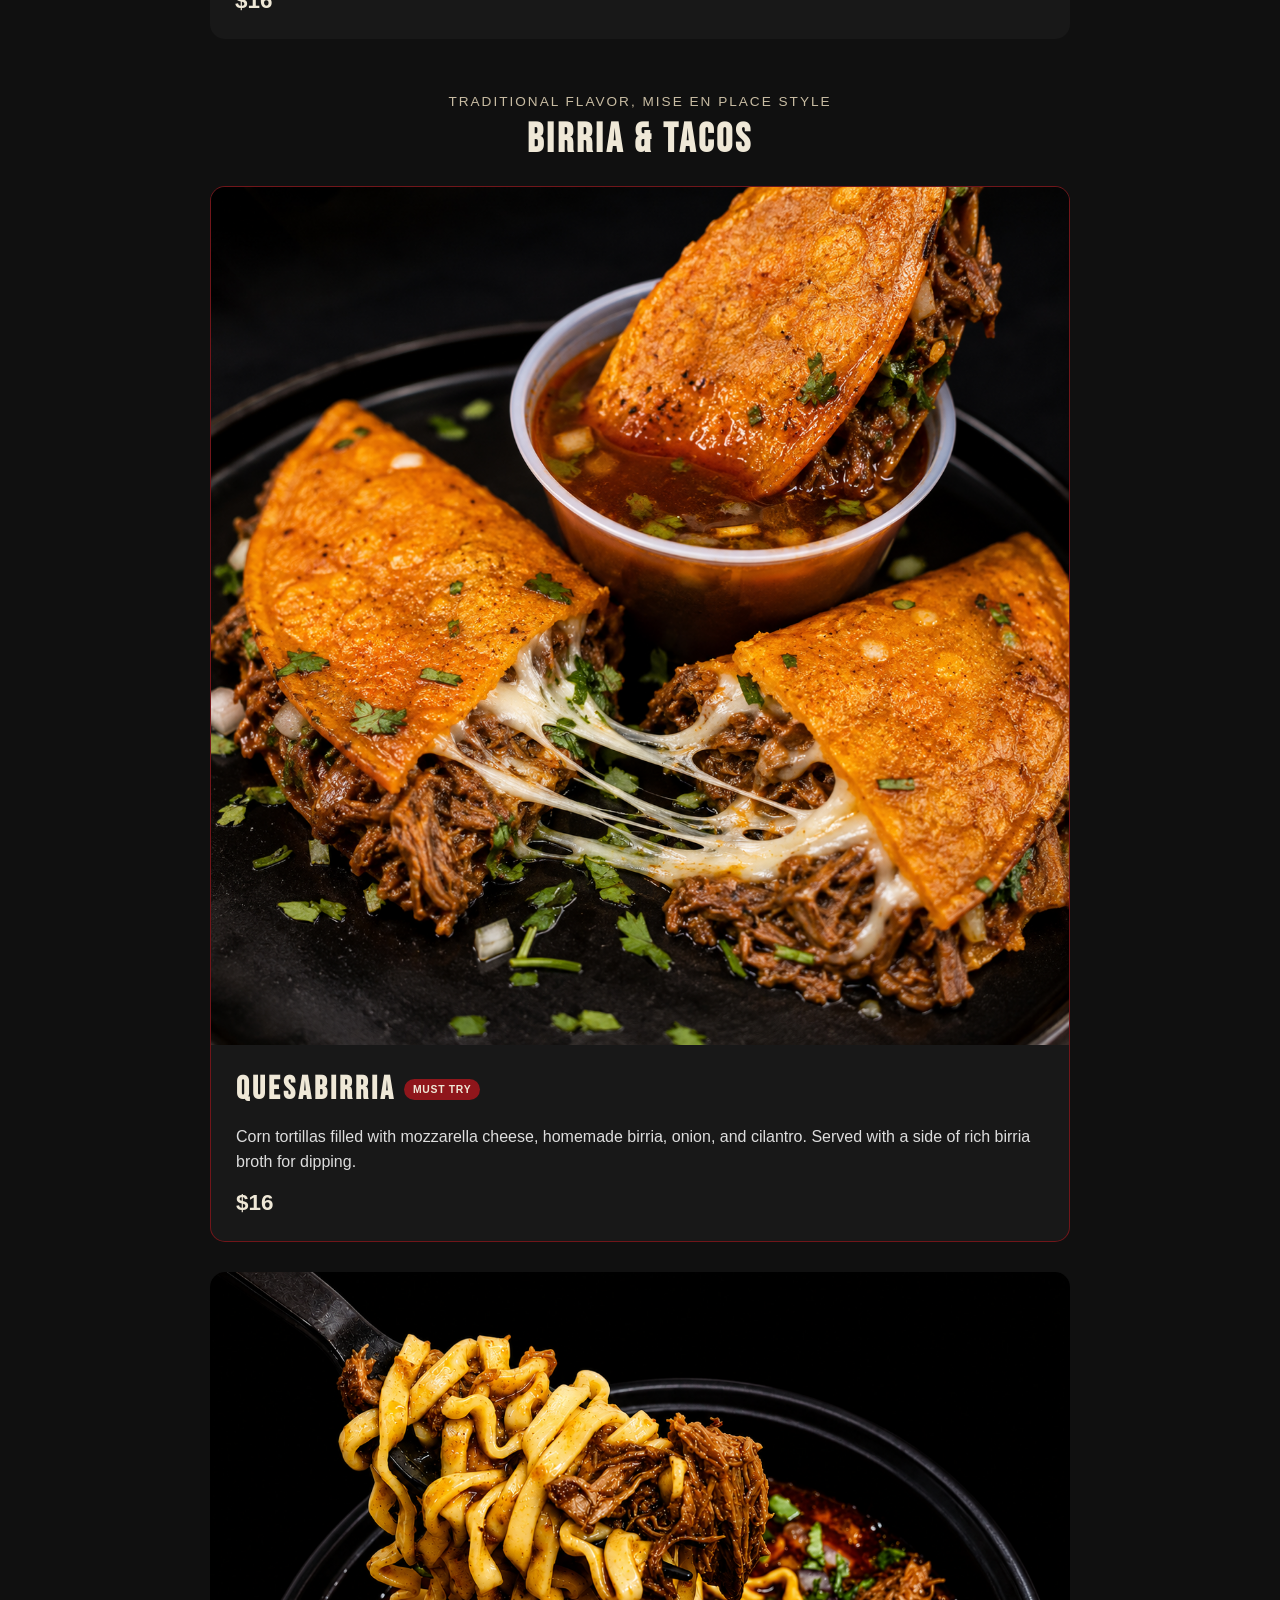
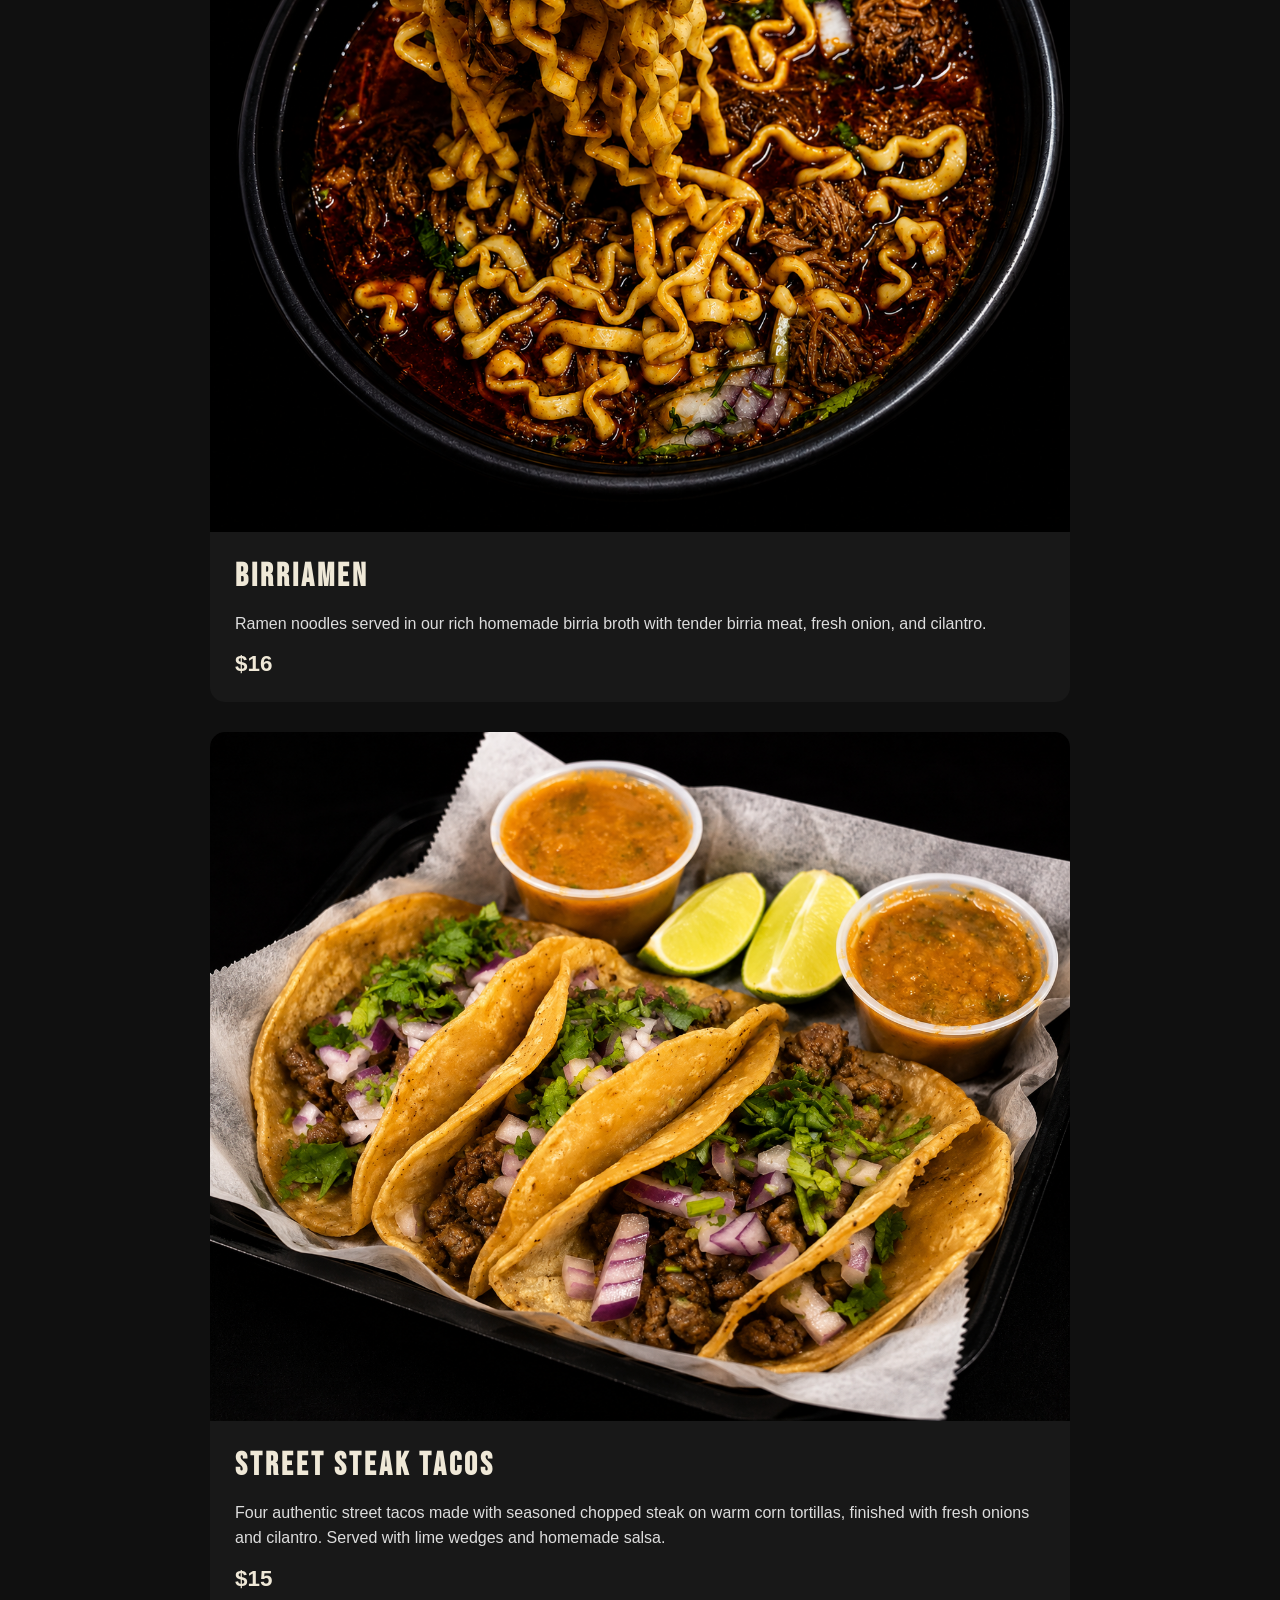
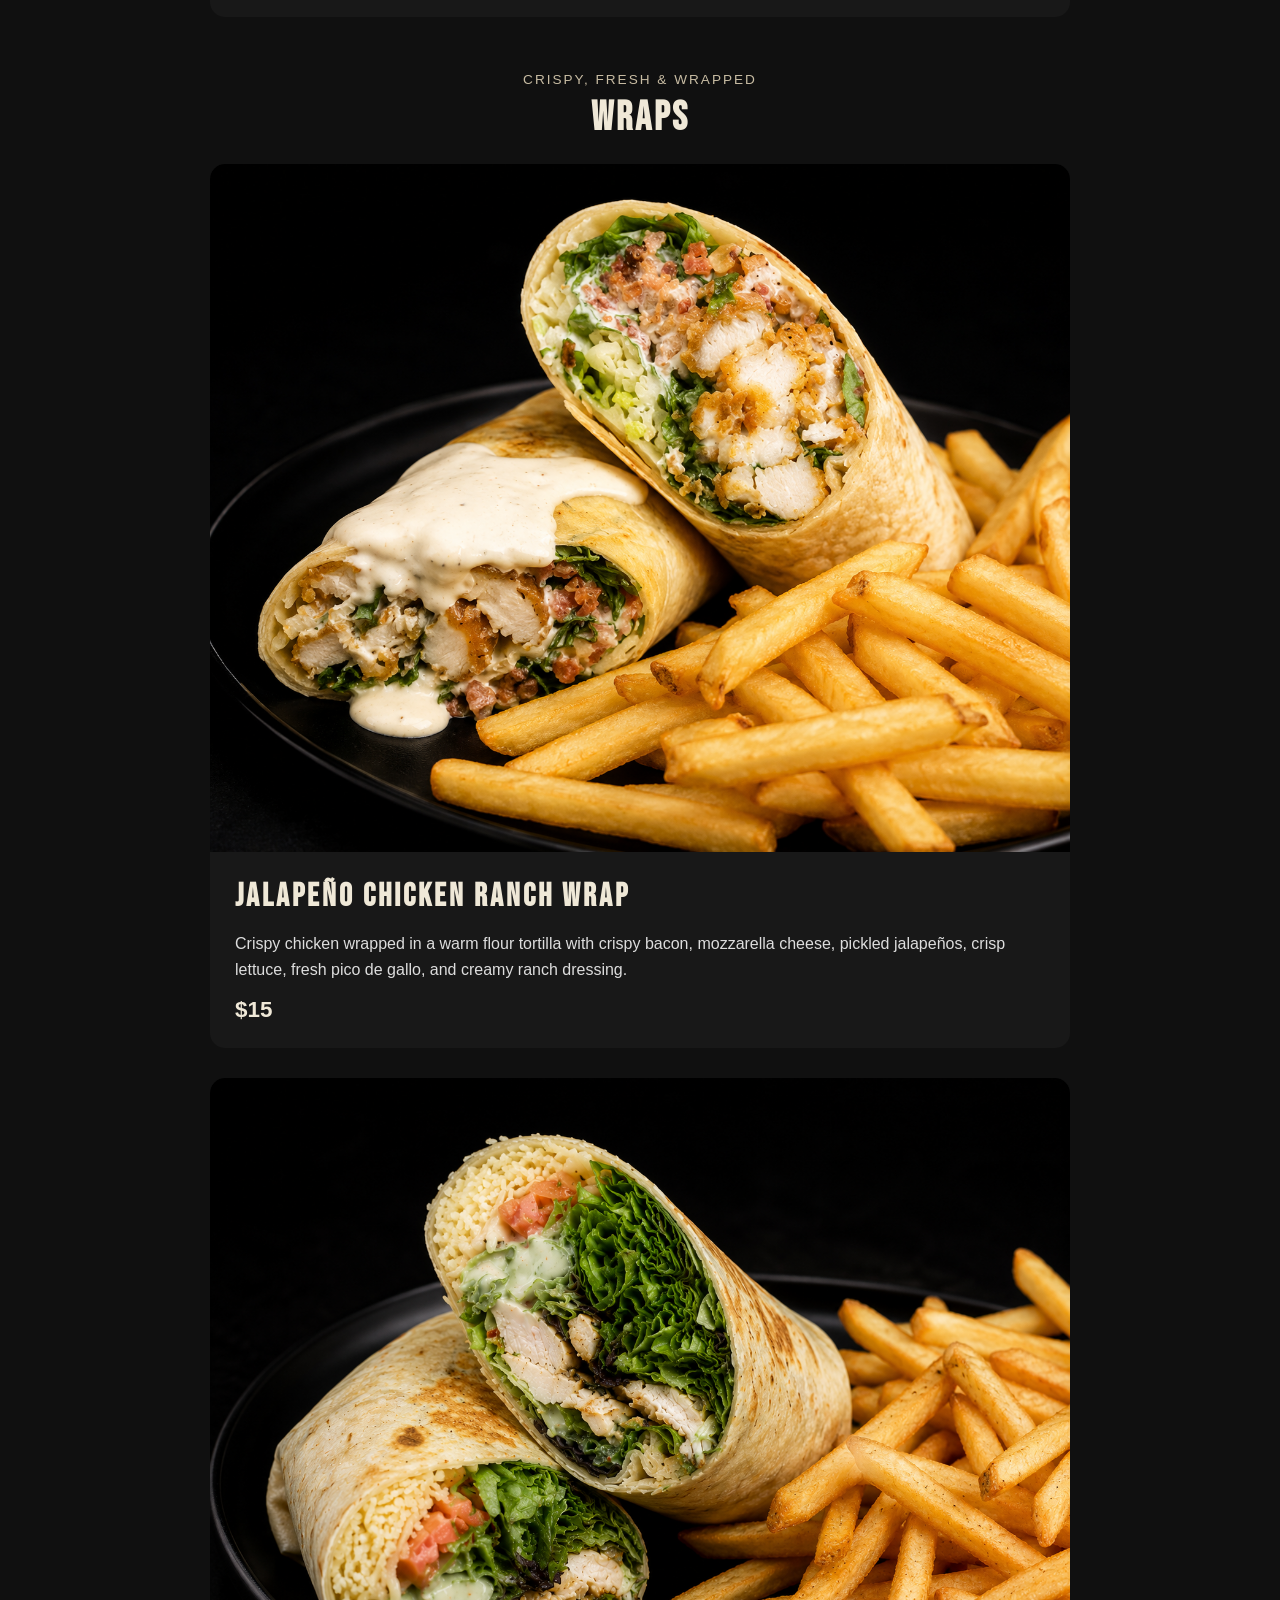
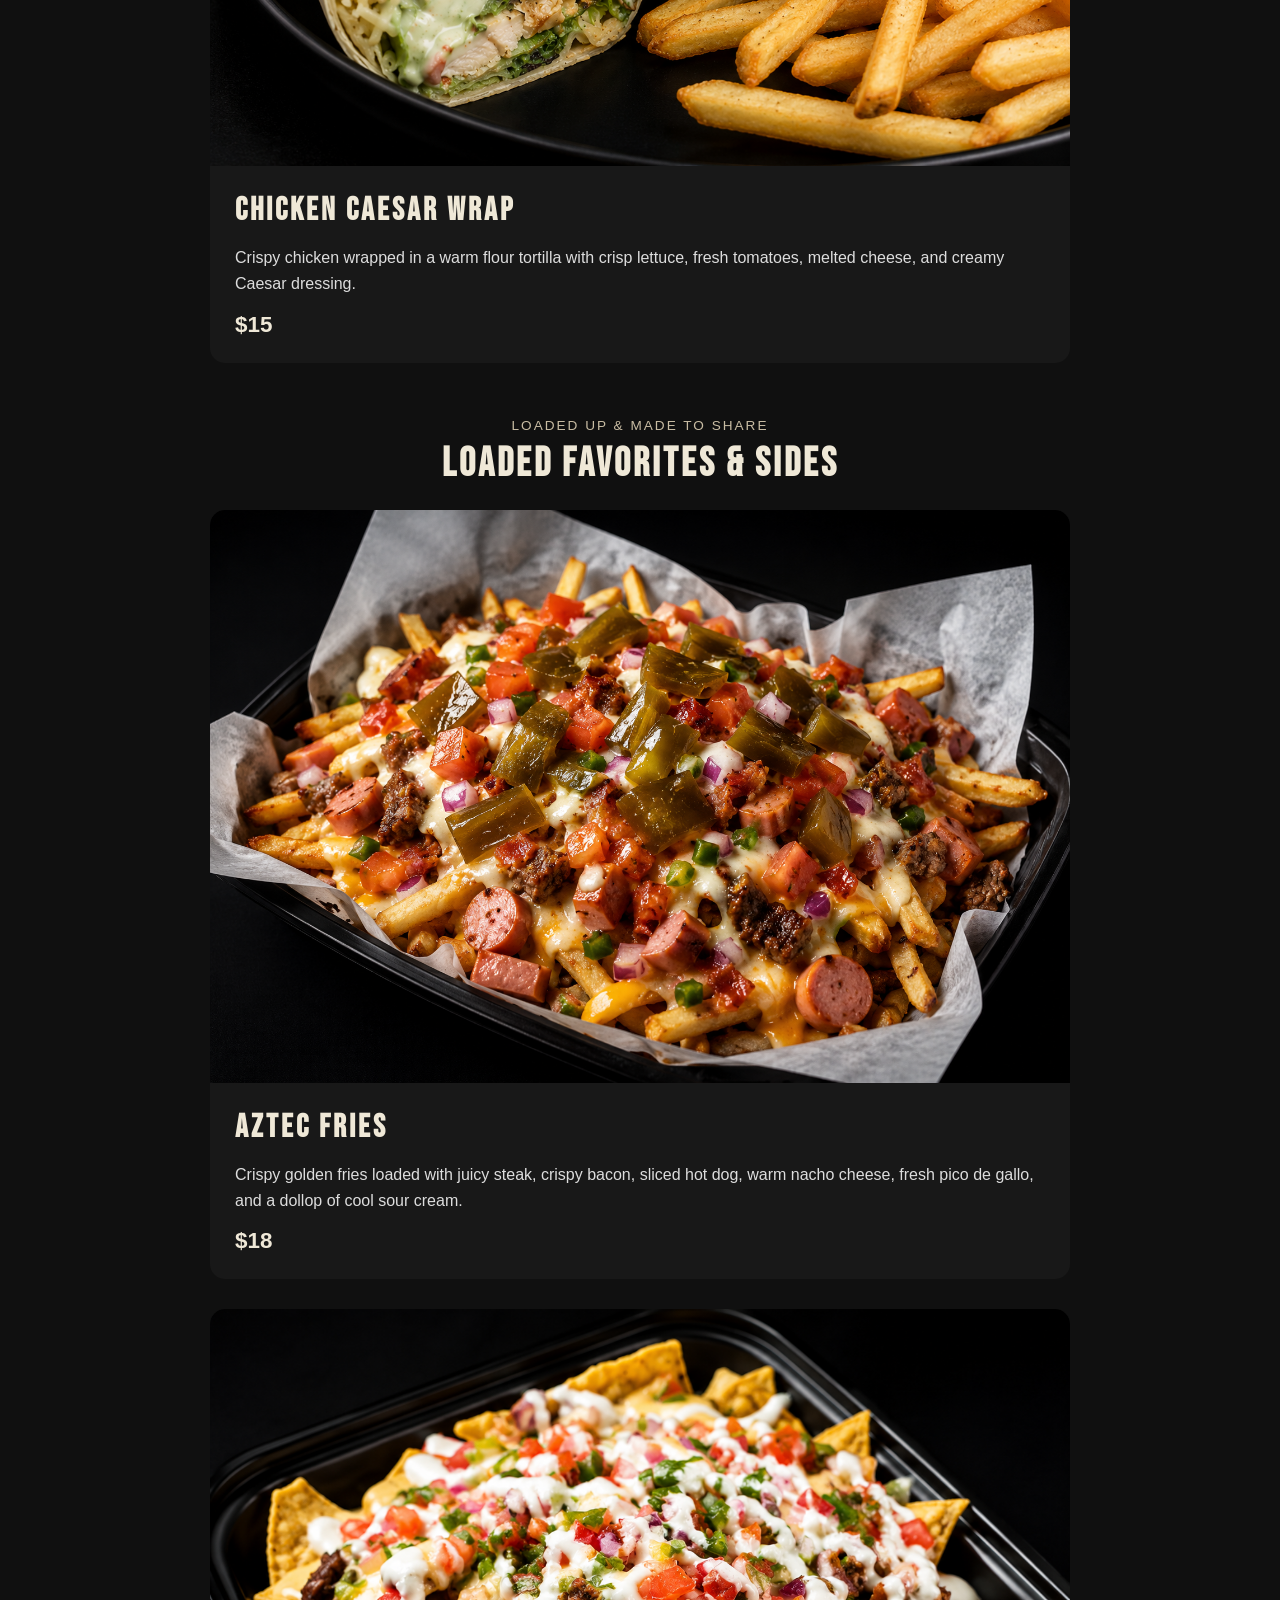
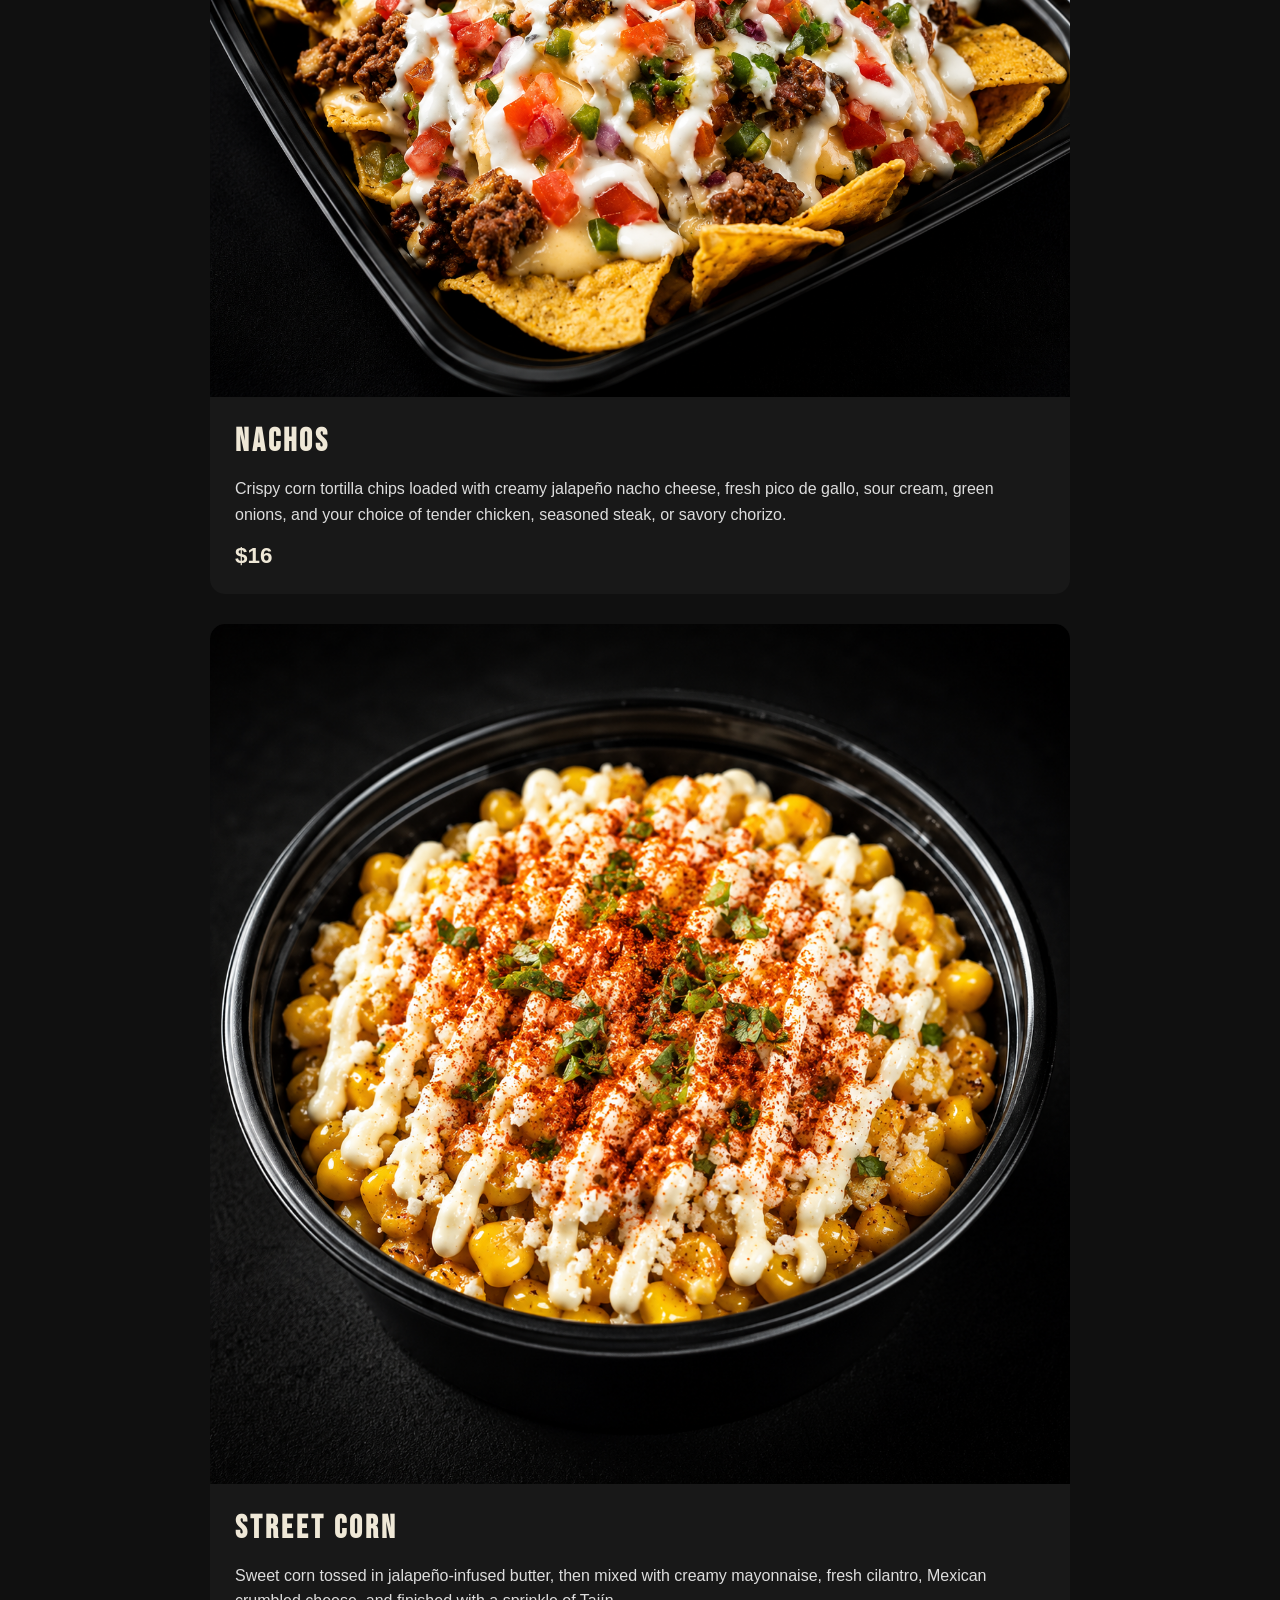
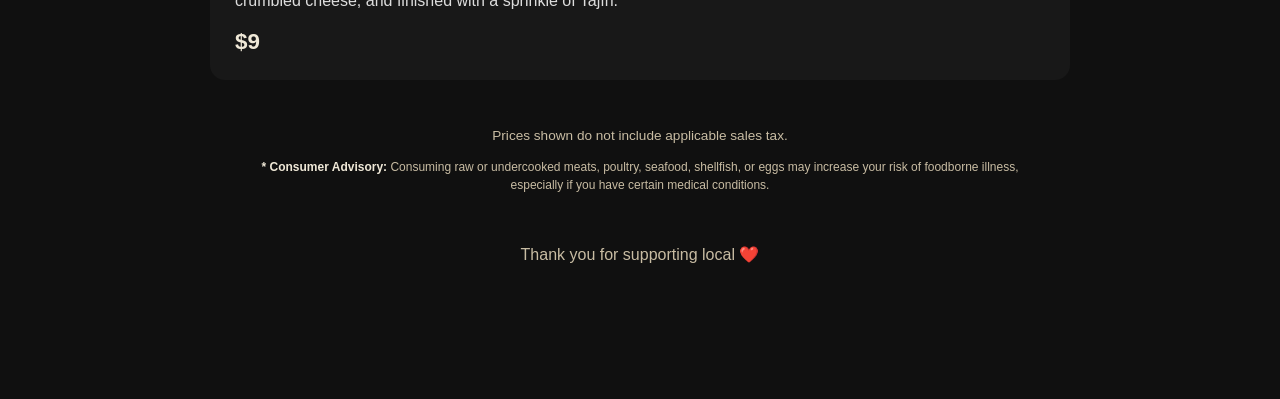
==== commit e50605ea: "Change weekly special to Choriburger Updated the weekly special from 'Giant Torta de Chilaquiles' to" ====
--- a/menu.html
+++ b/menu.html
@@ -287,7 +287,7 @@
     <div class="weekly-special-image">
 
         <img
-            src="images/GreenChilaquilesTorta.png"
+            src="images/A2156497-C223-4700-9629-3C54742D9091.png"
             alt="Giant Torta de Chilaquiles with salsa verde, queso fresco and carne asada from Mise En Place"
             loading="lazy"
         >
@@ -306,16 +306,16 @@
         <div class="weekly-special-title-row">
 
             <h3>
-                Giant Torta de Chilaquiles
+                Choriburger
             </h3>
 
         </div>
 
 
         <p class="weekly-special-description">
-            Our giant homemade telera loaded with chilaquiles
-            tossed in spicy salsa verde, your choice of chicken
-            or carne asada, queso fresco, sour cream, and fresh onion.
+            A 1/2-pound steak and chorizo patty made with 
+            jalapeños and chopped onions, topped with melted pepper jack cheese and grilled onions. 
+            Finished with fresh lettuce, tomato, and pickles on a toasted hard roll. Served with a side of golden crispy fries..
         </p>
 
 
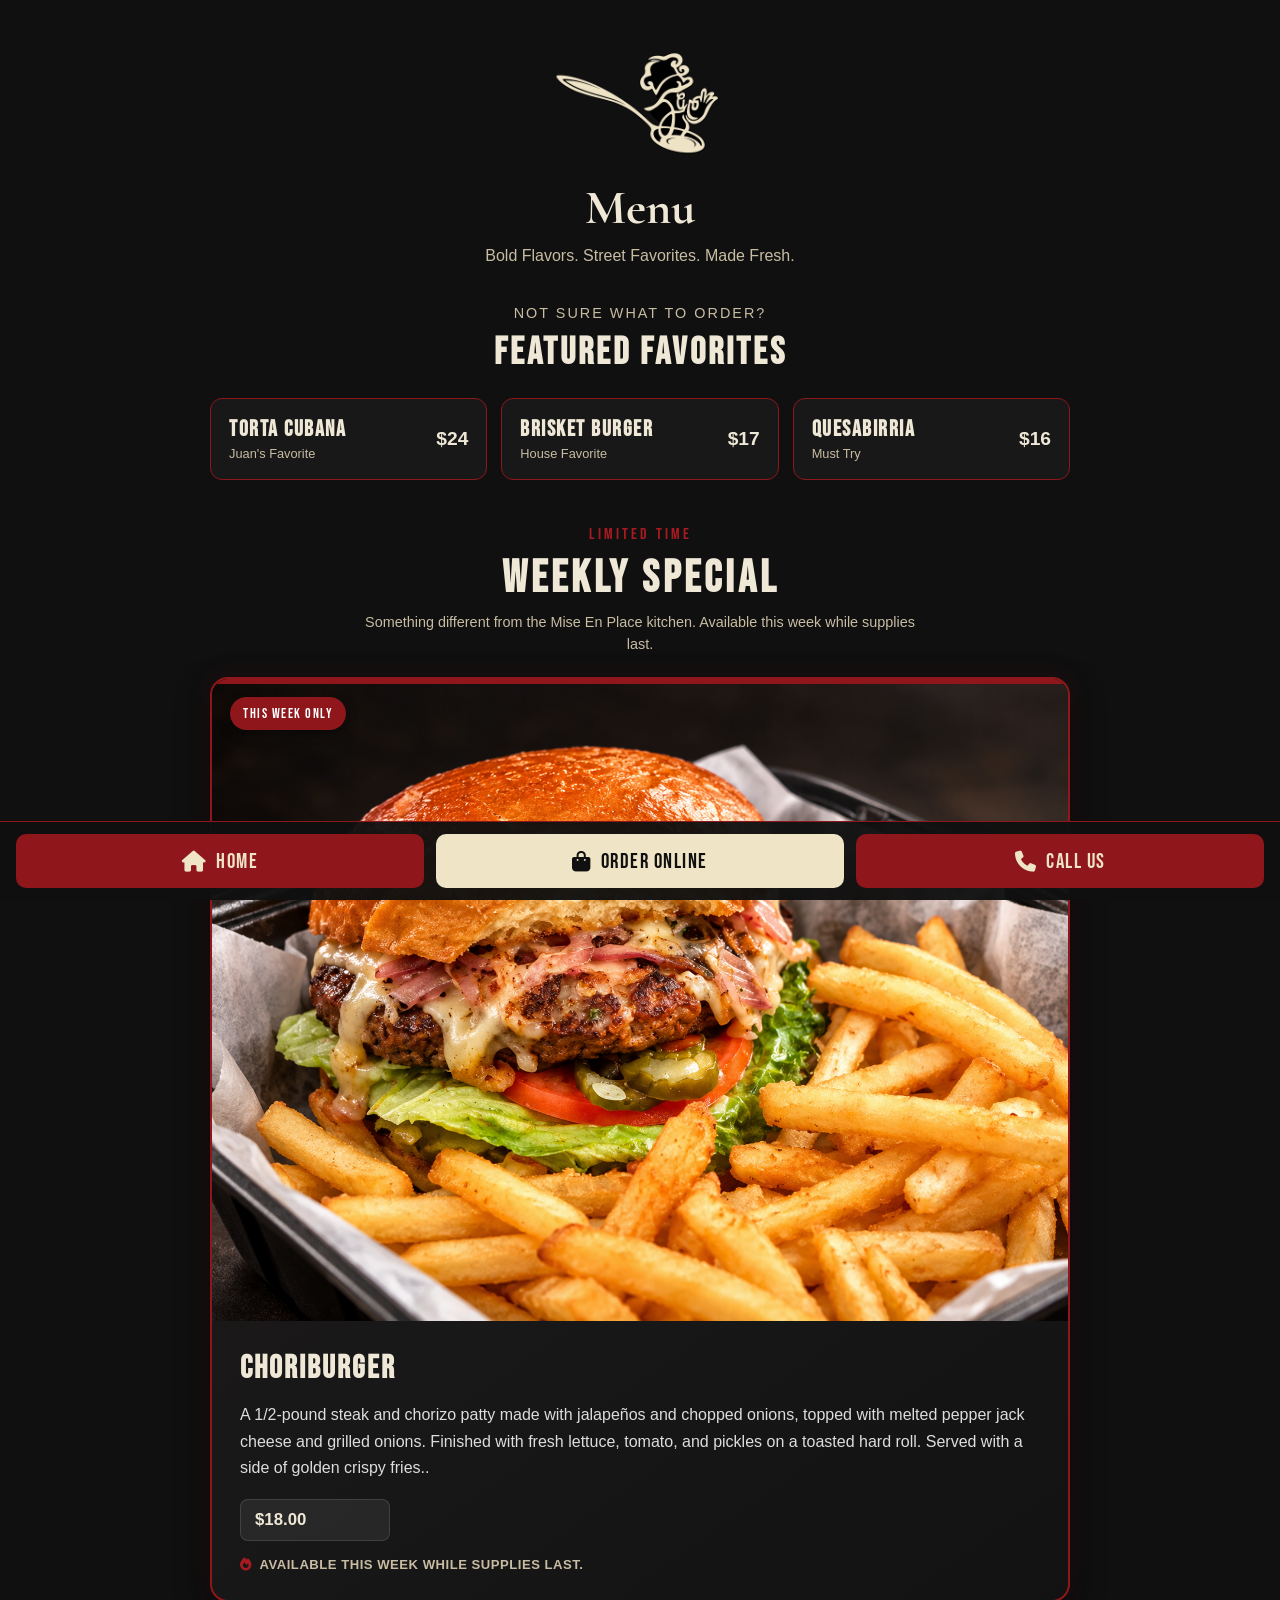
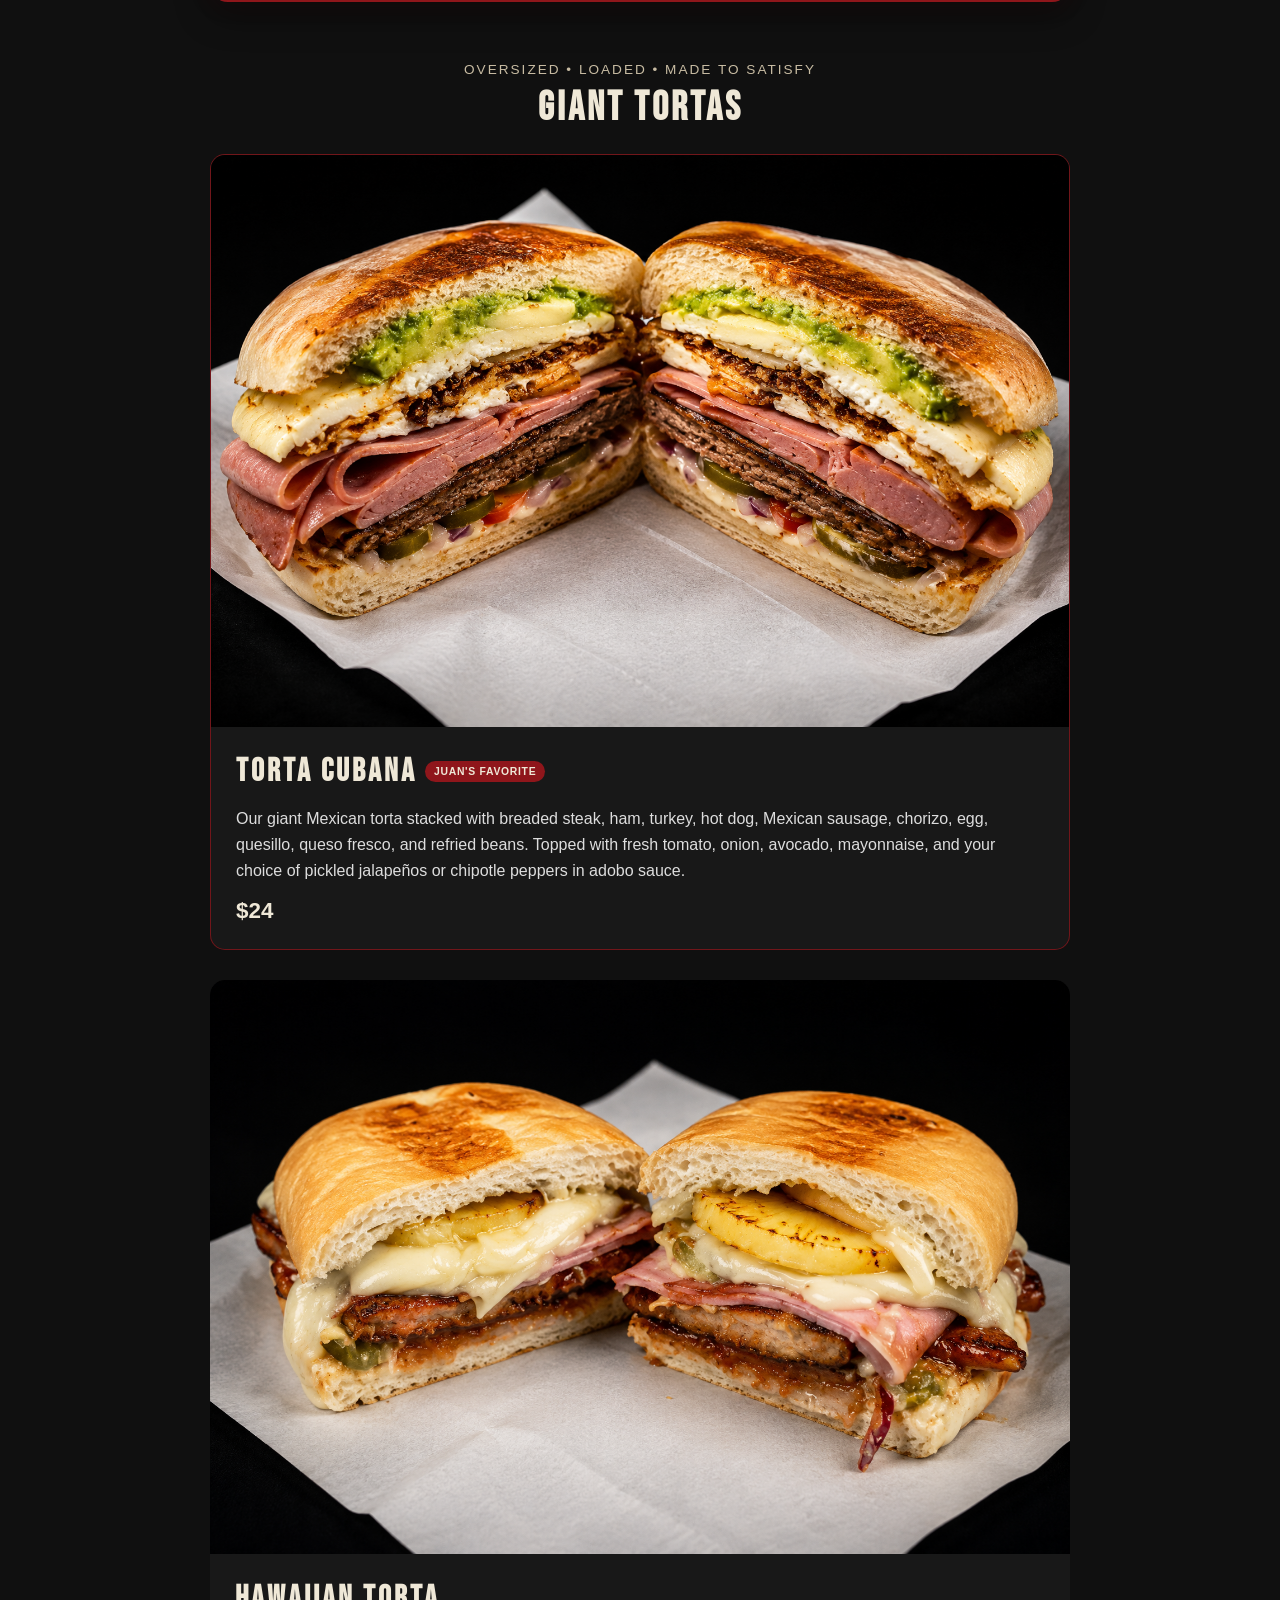
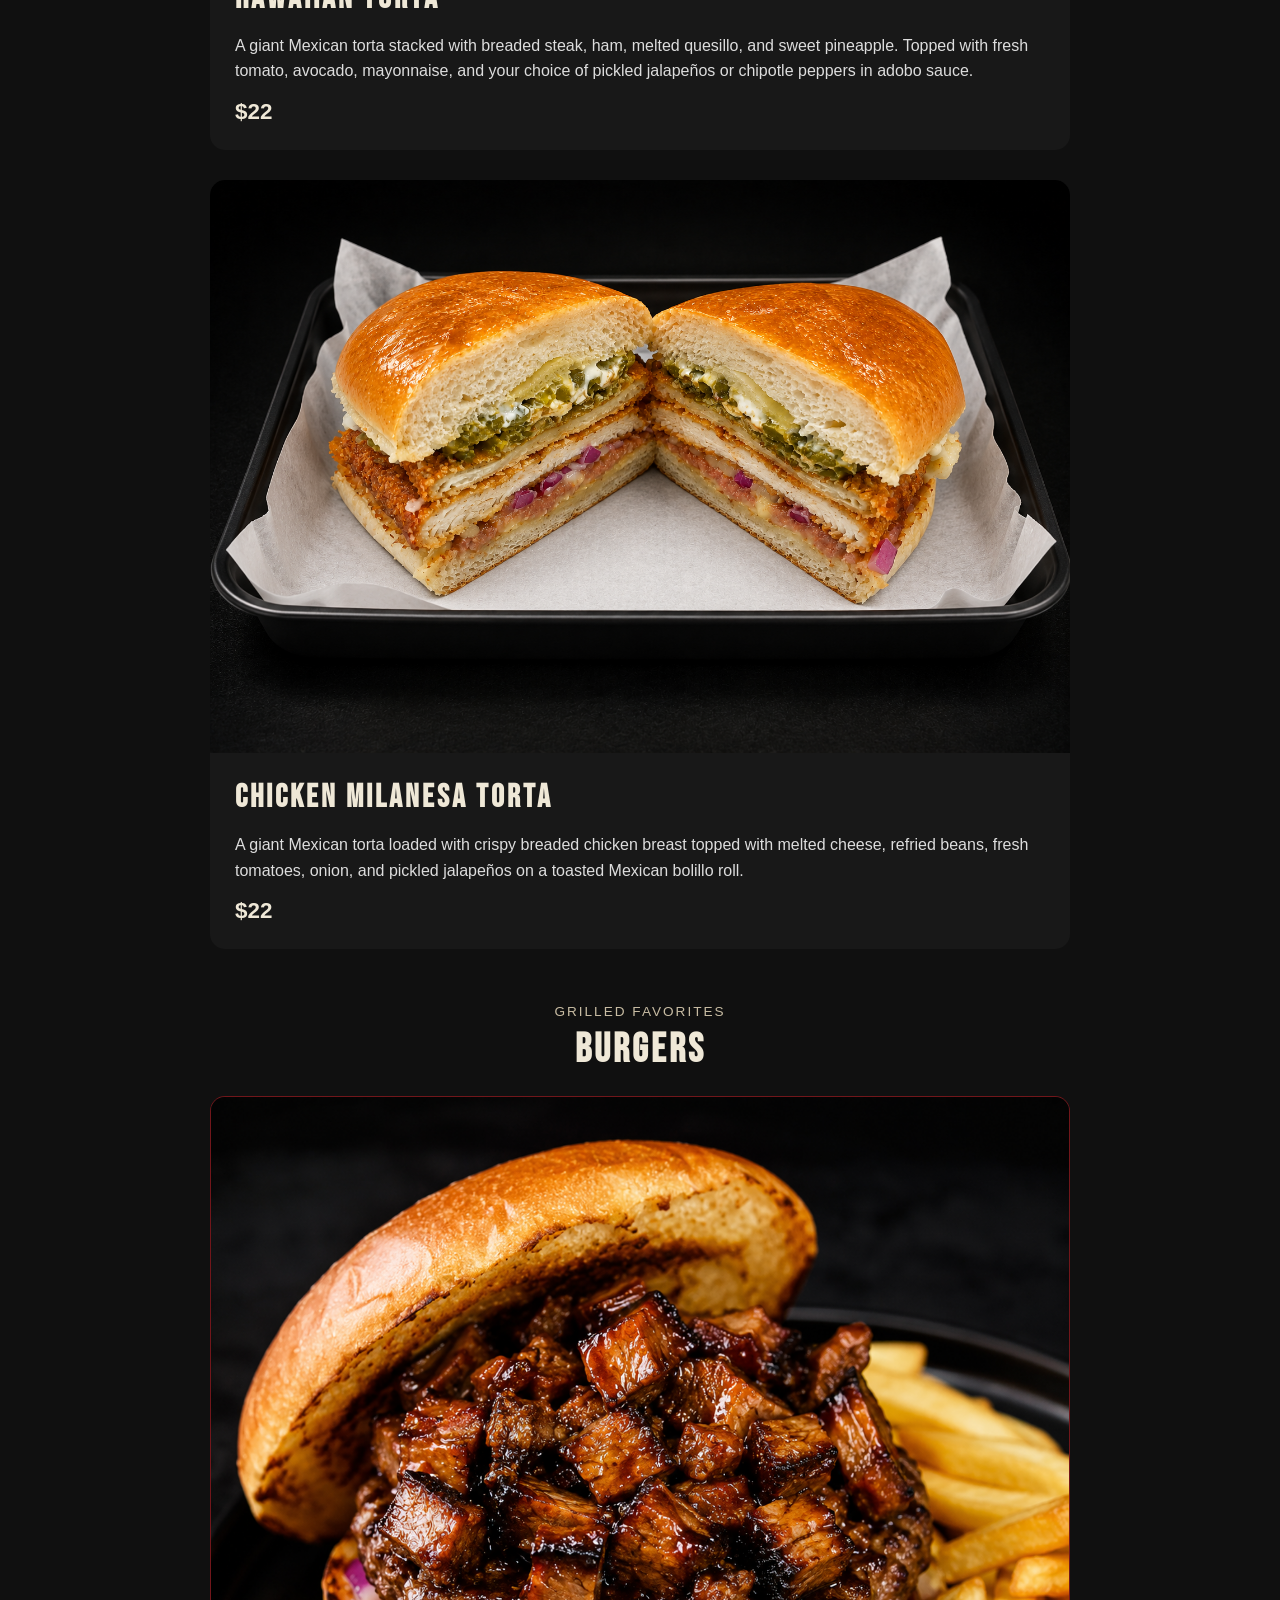
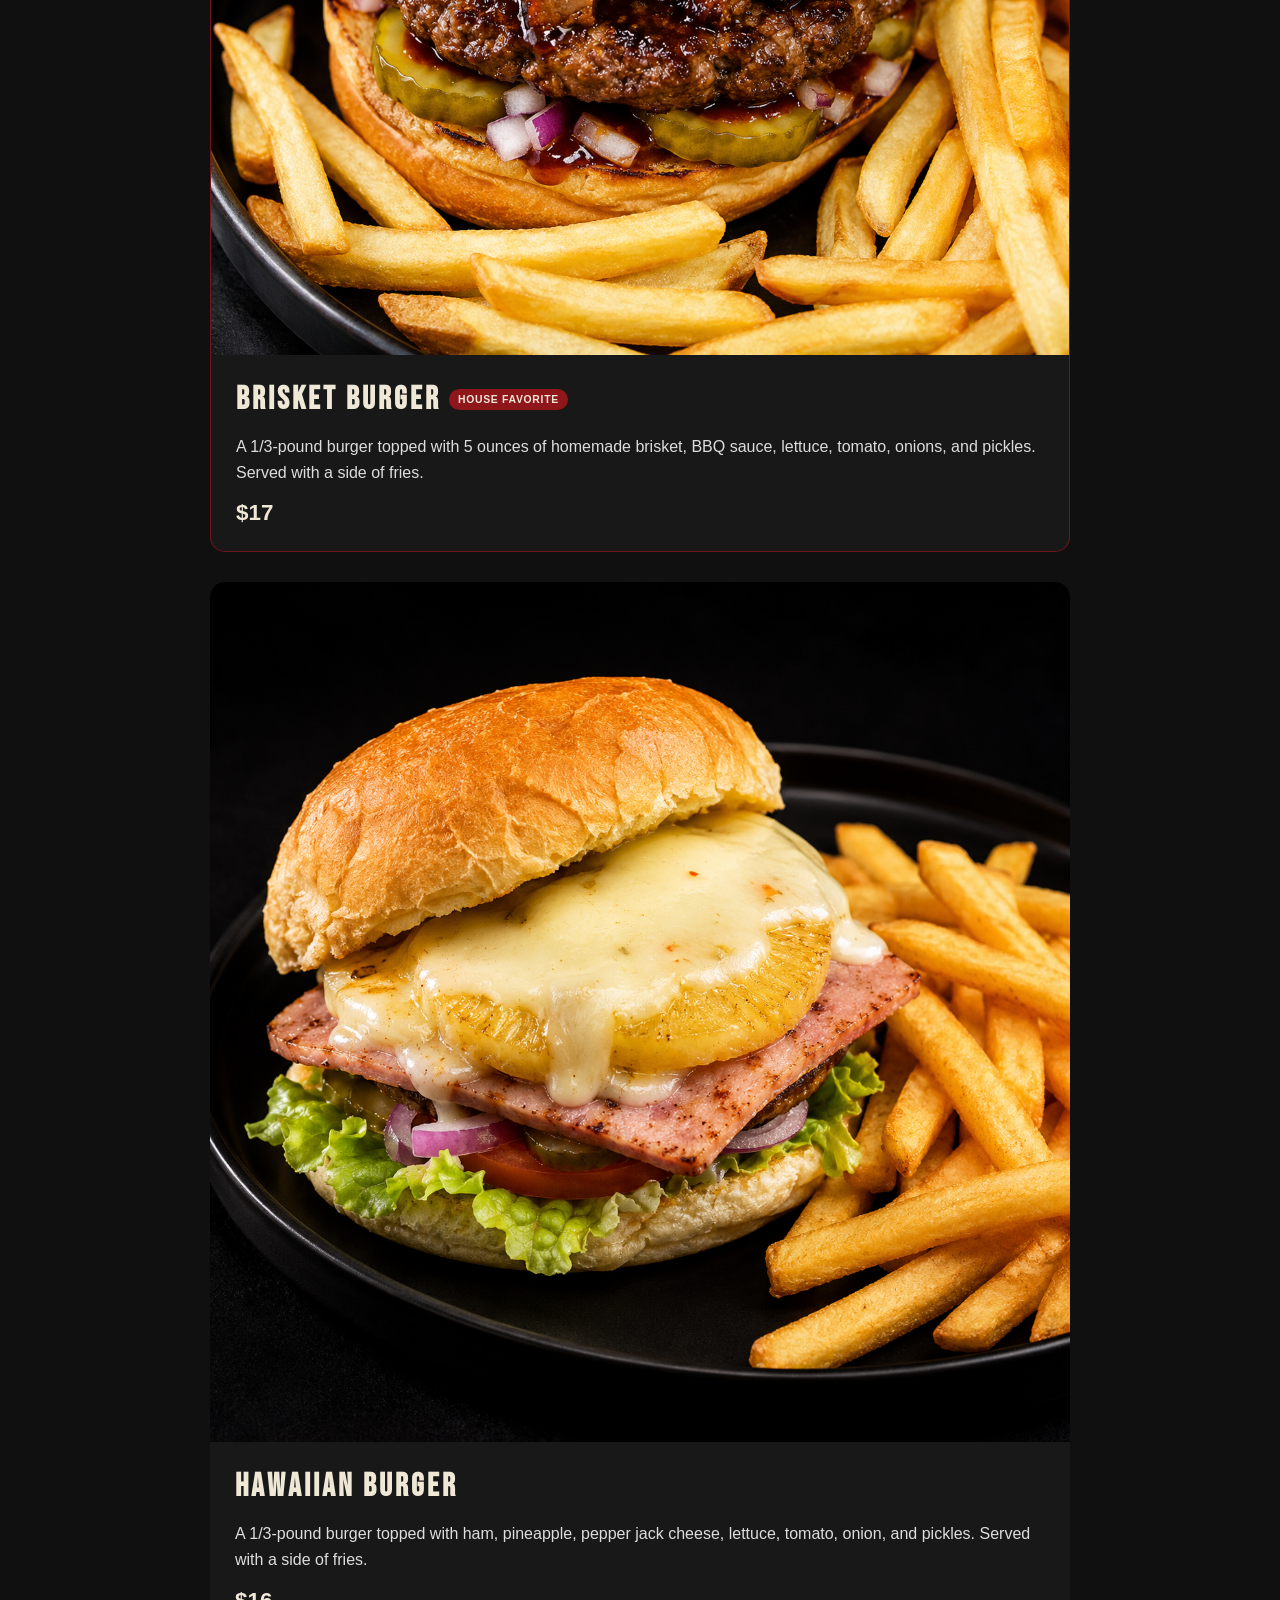
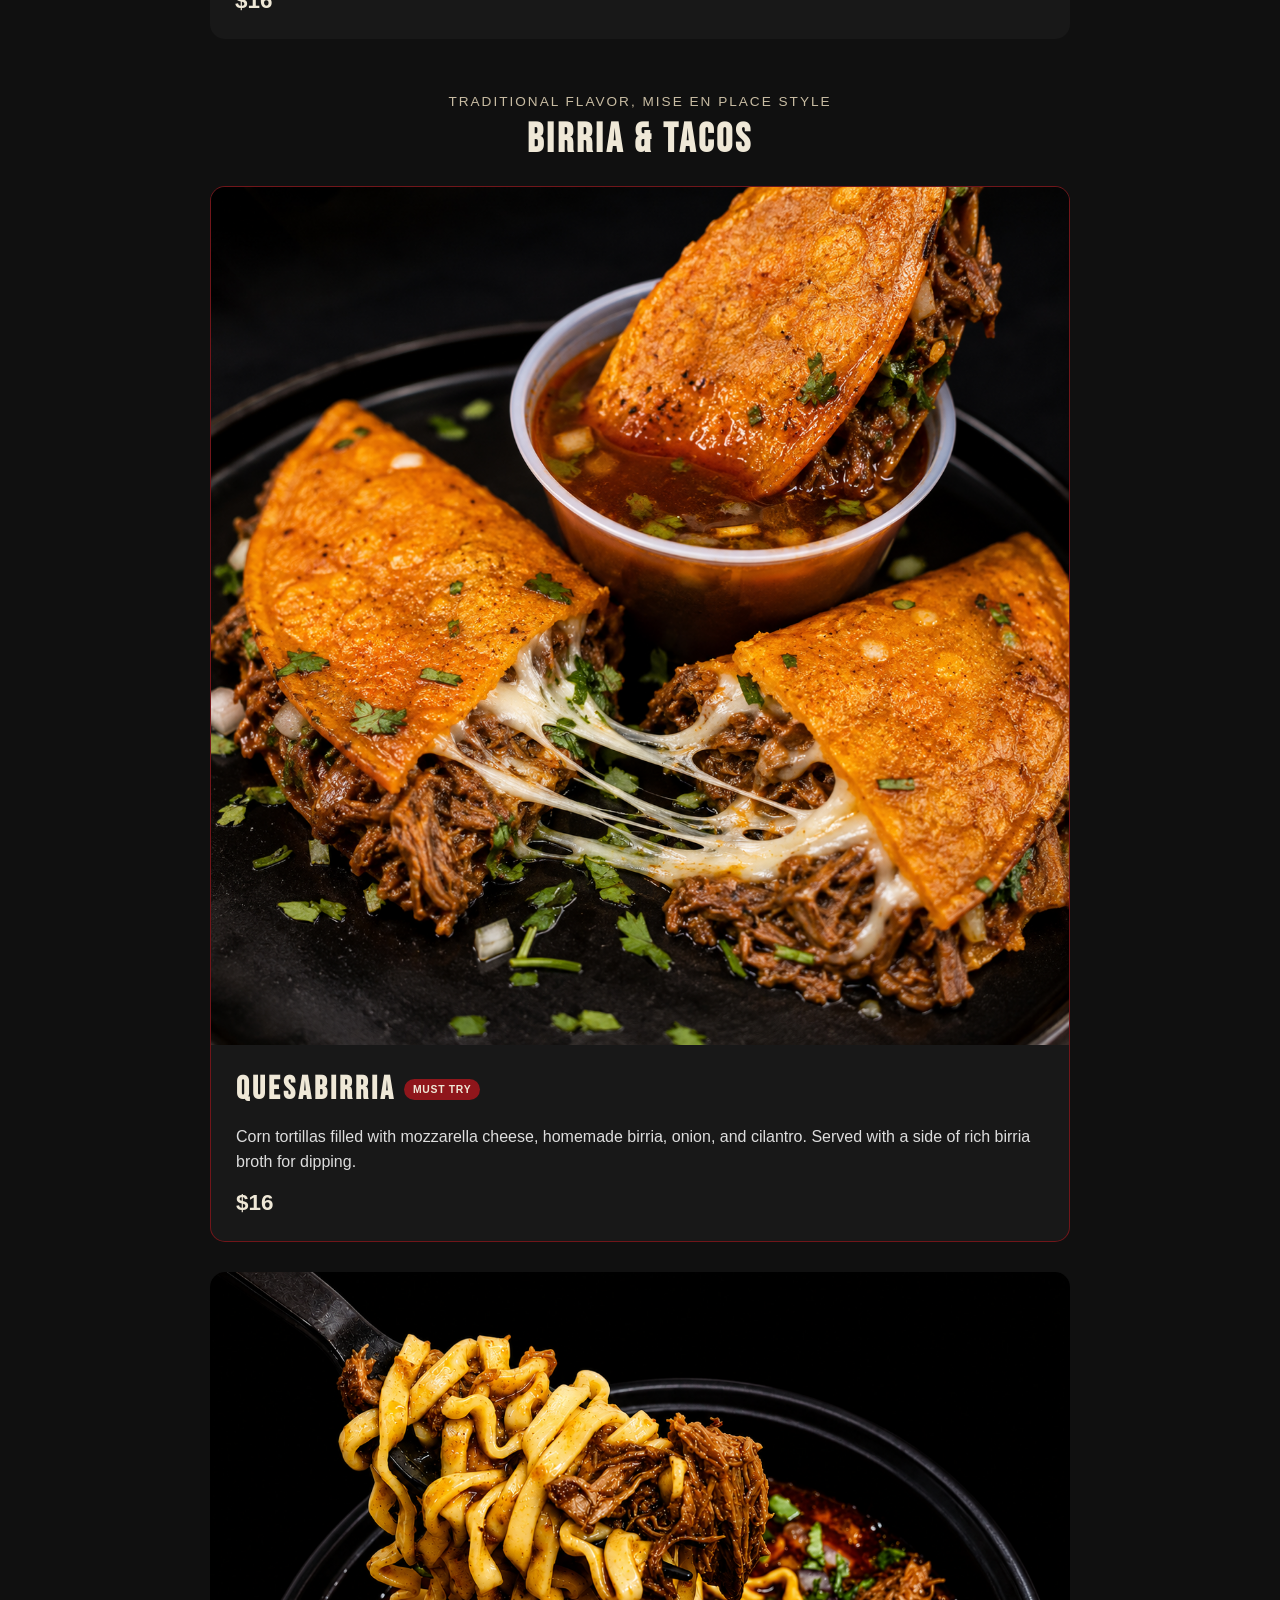
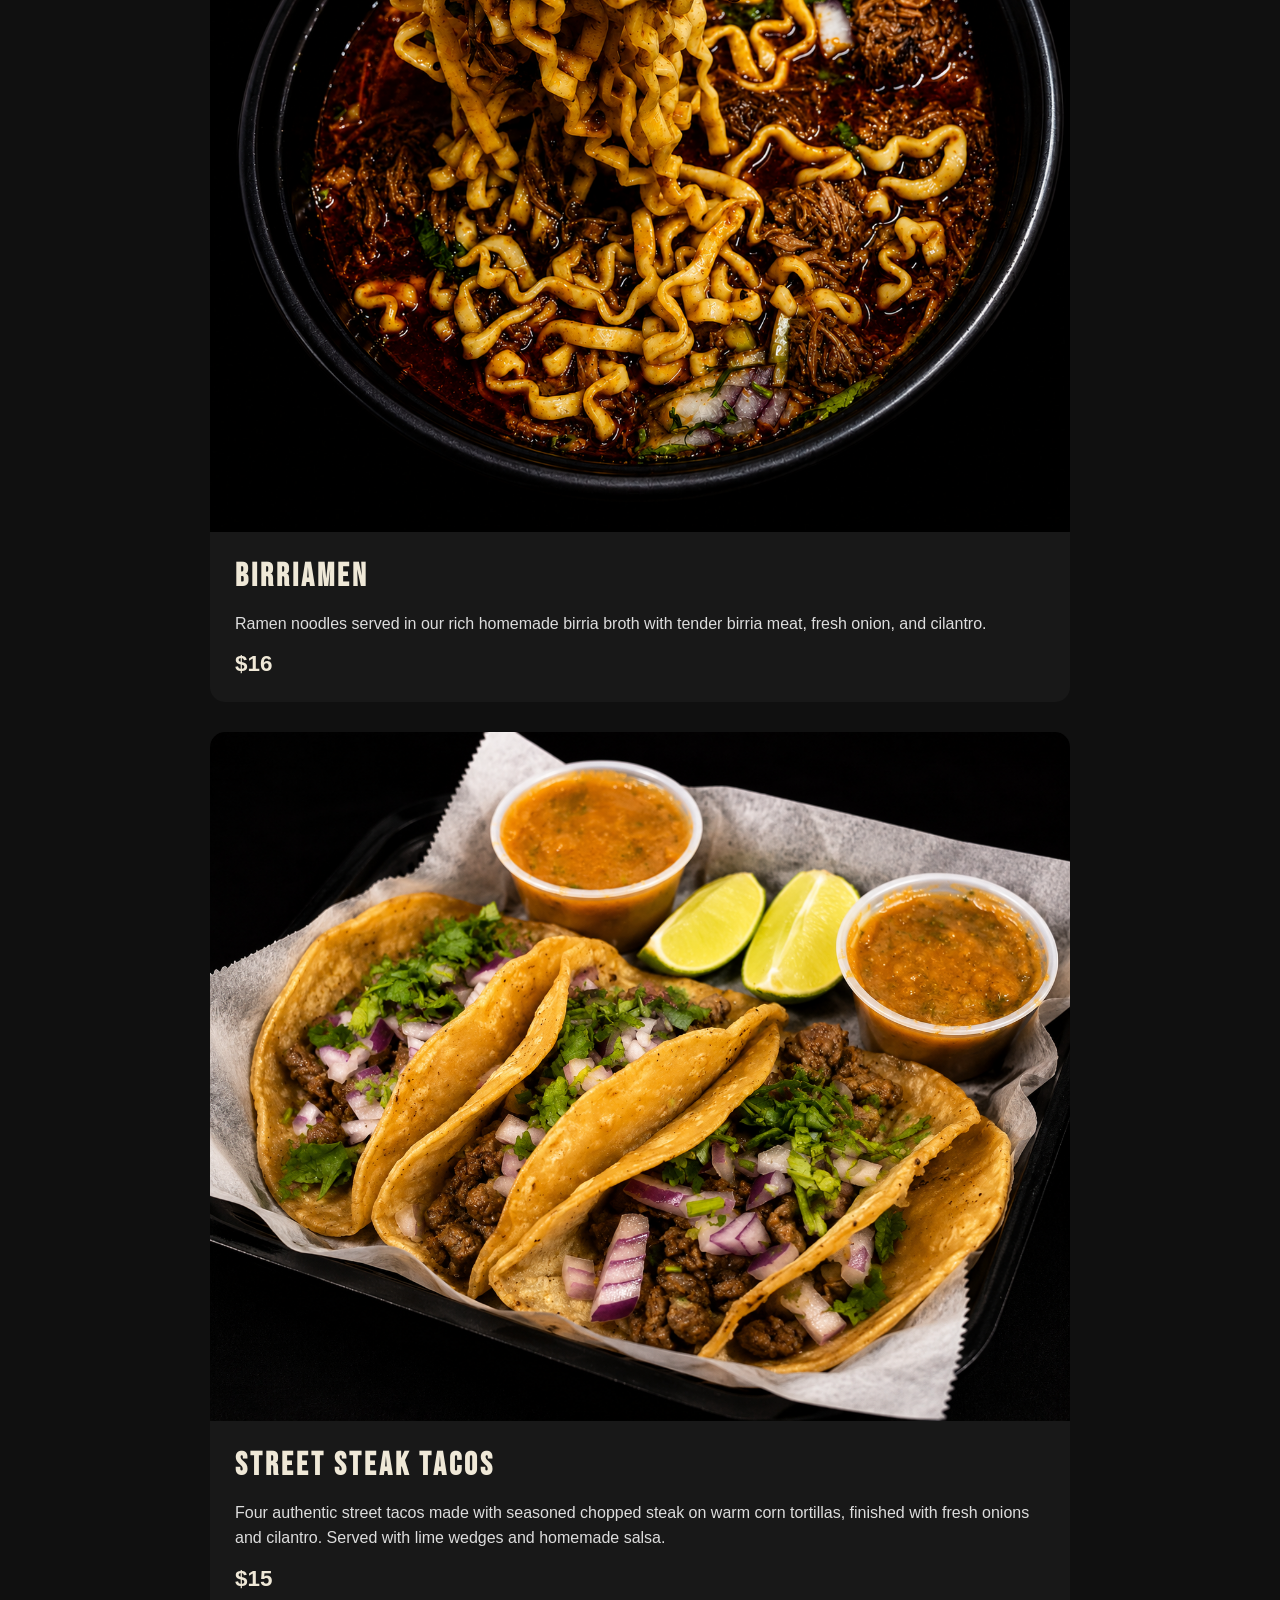
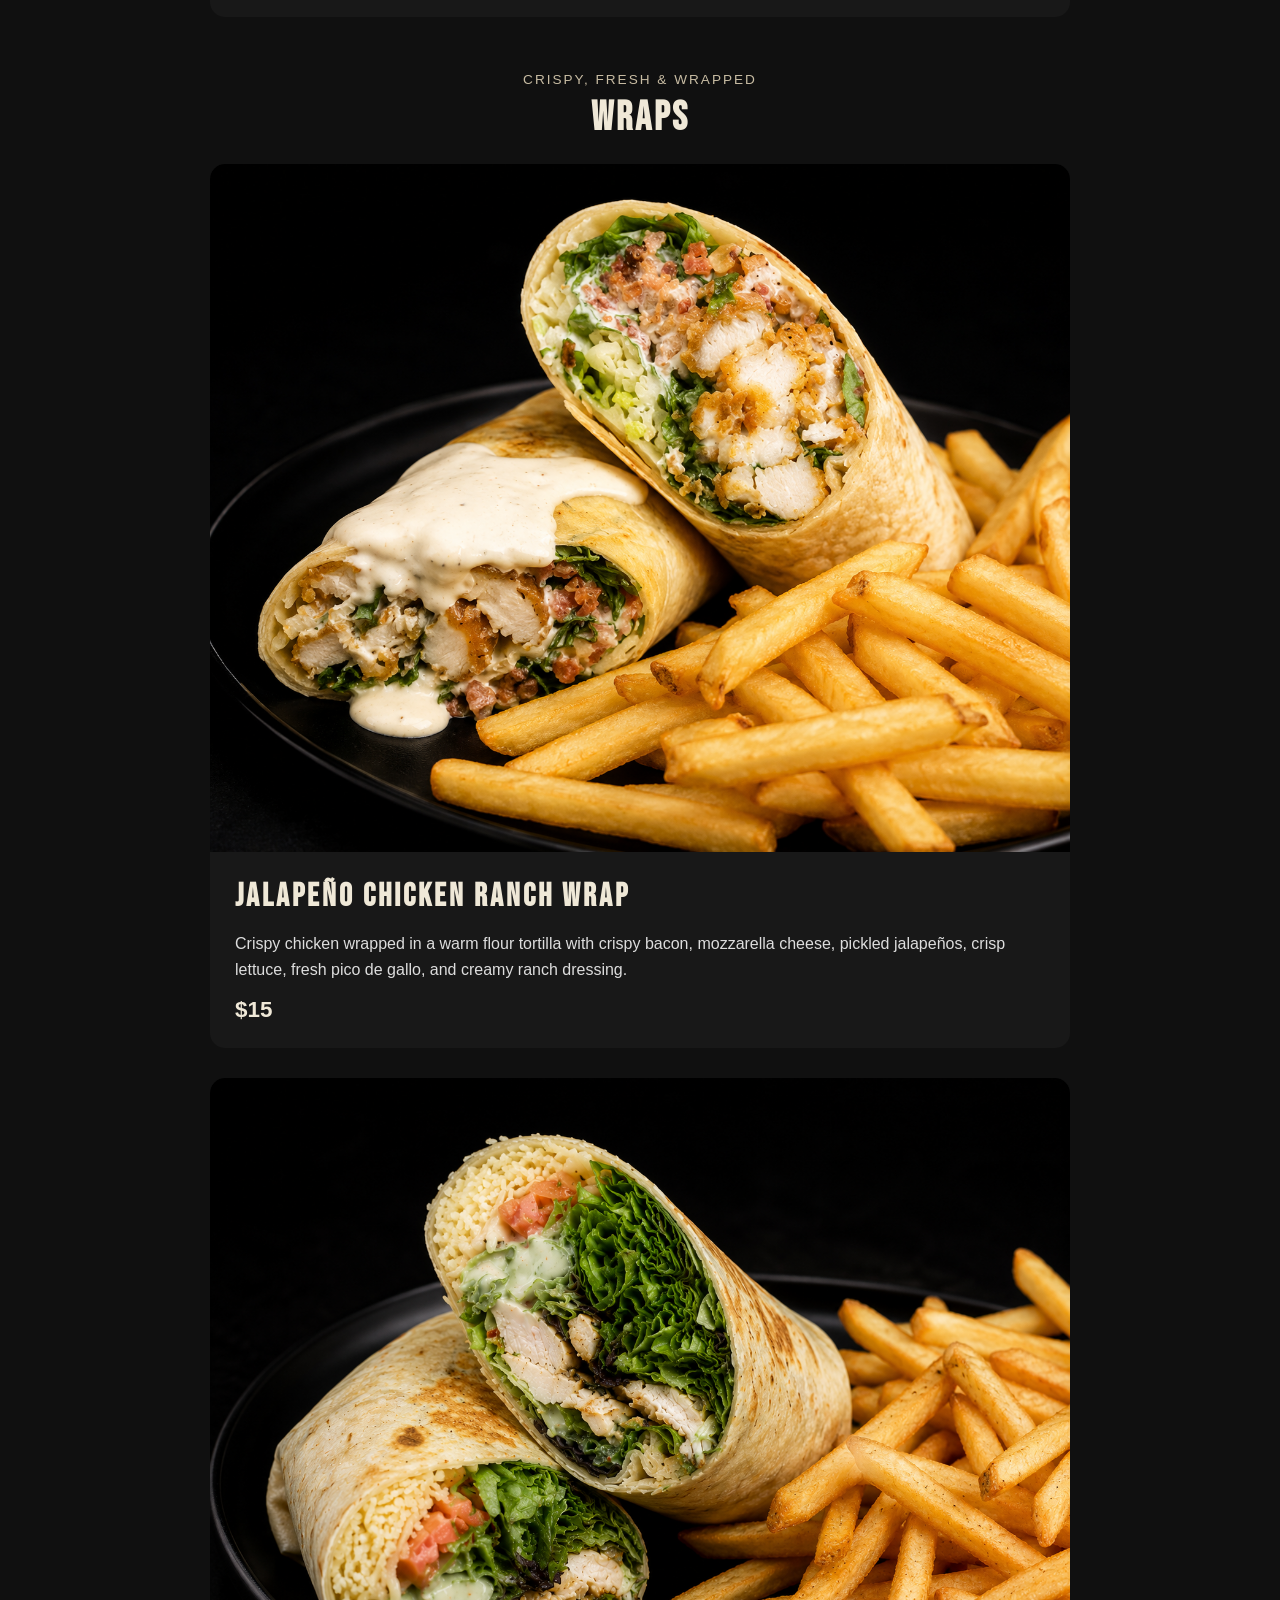
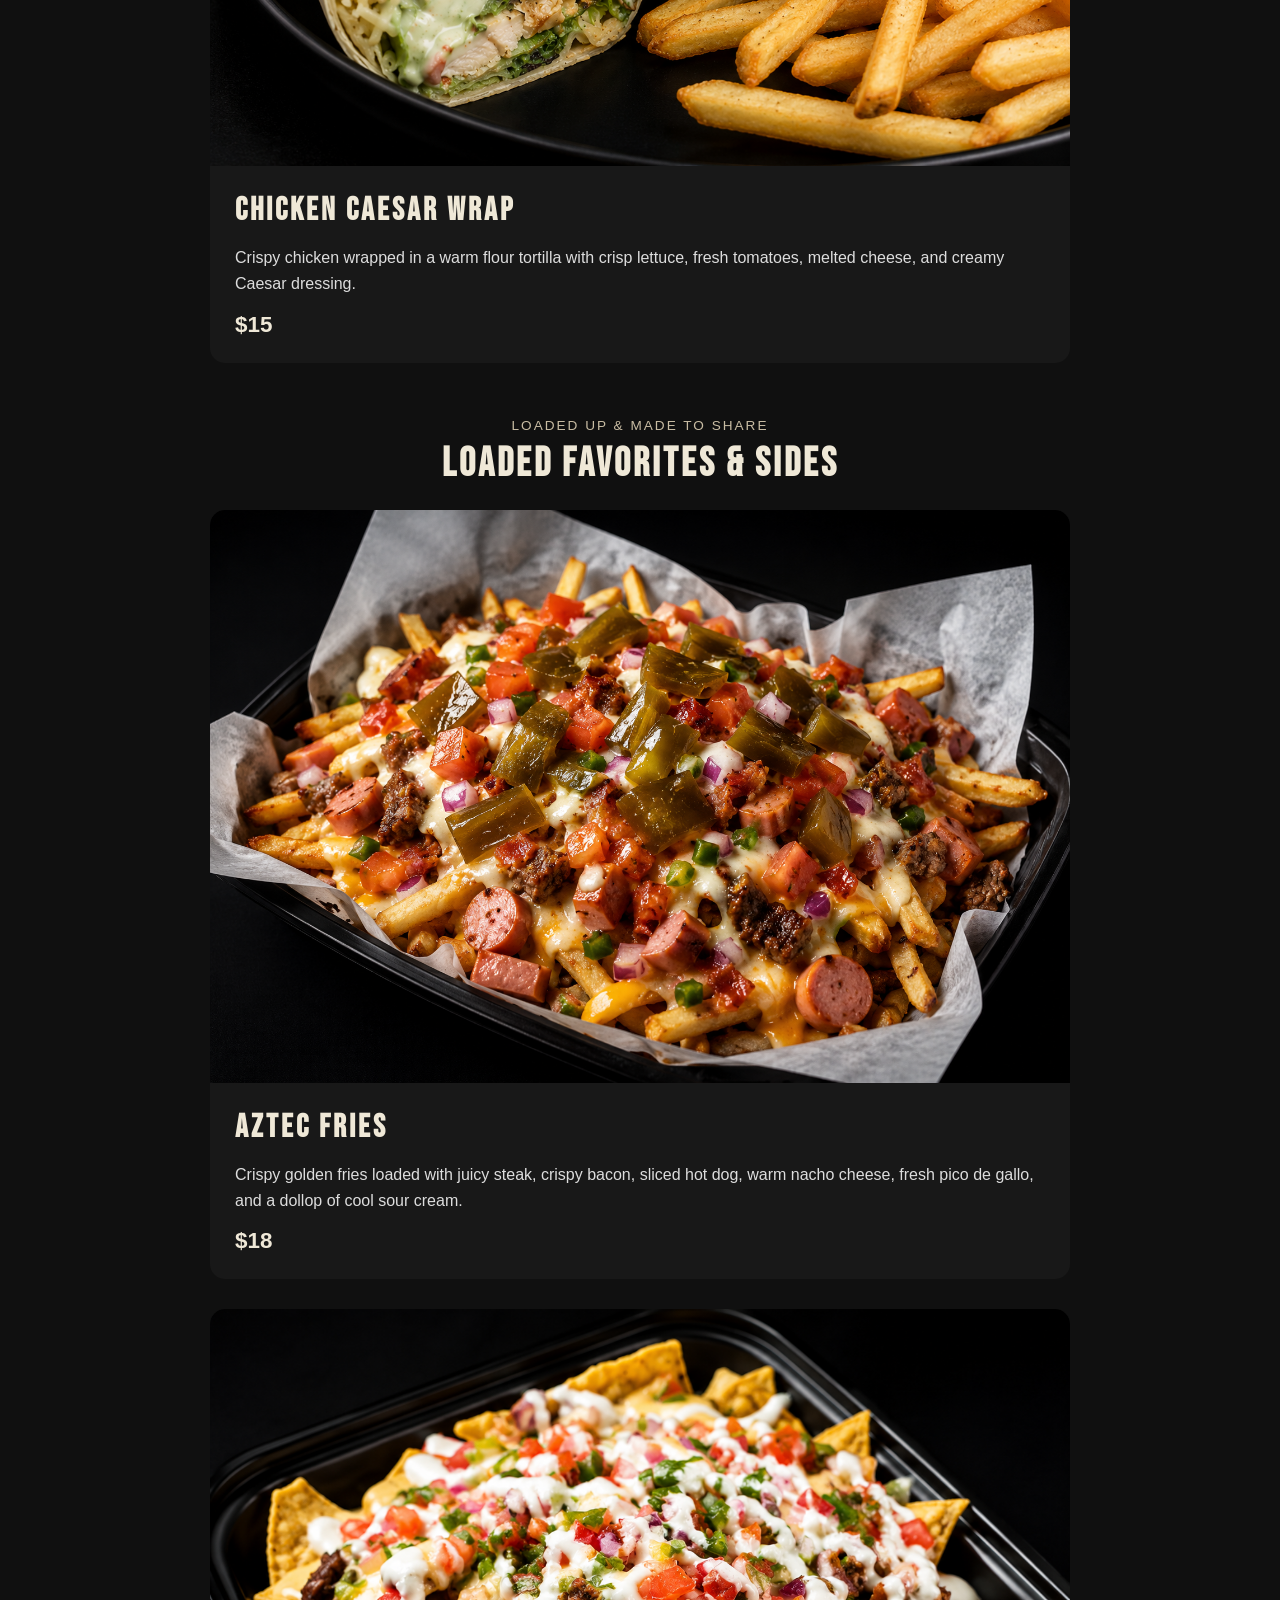
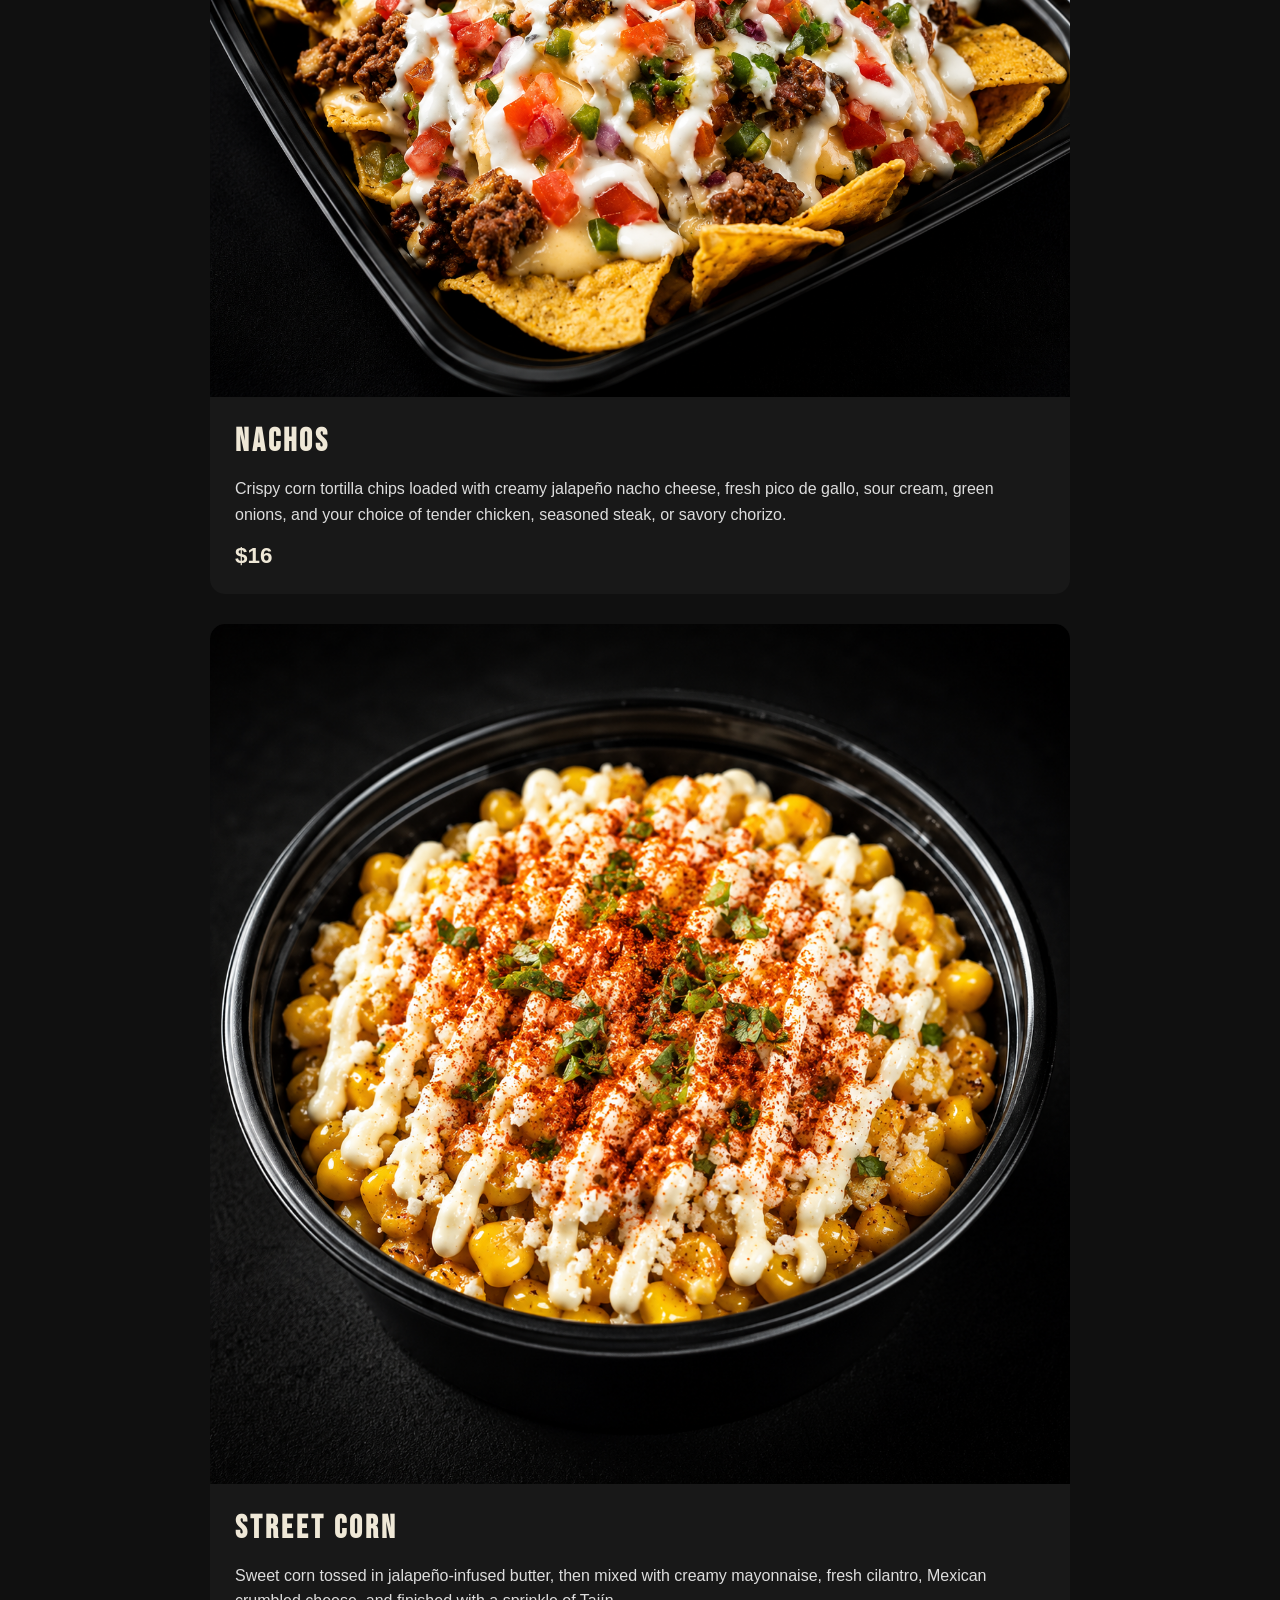
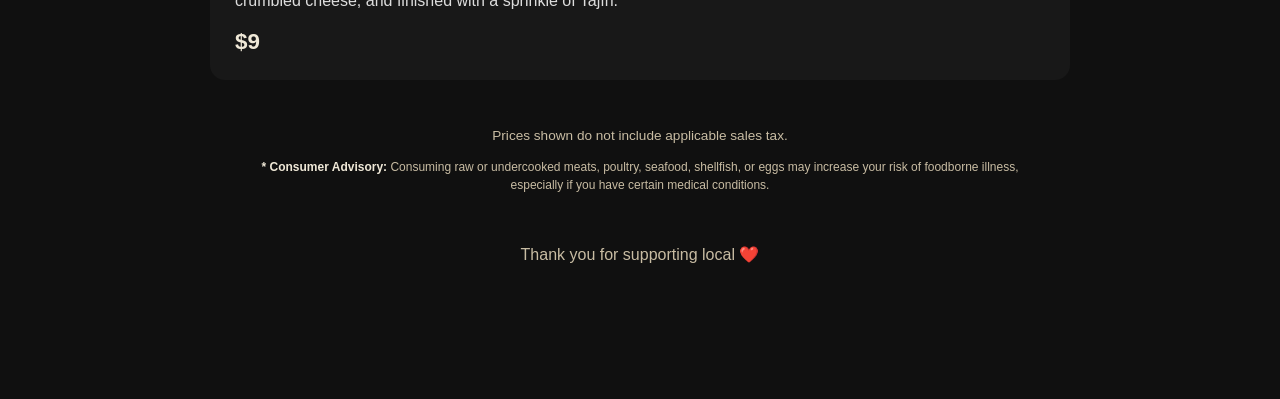
==== commit d6a1664d: "Update weekly special prices and comment out options Commented out the Chicken option and updated it" ====
--- a/menu.html
+++ b/menu.html
@@ -324,7 +324,7 @@
             aria-label="Torta de Chilaquiles prices"
         >
 
-            <div class="weekly-special-price-option">
+            <!--<div class="weekly-special-price-option">
 
                 <span class="weekly-special-protein">
                     Chicken
@@ -334,17 +334,17 @@
                     $18.99
                 </span>
 
-            </div>
+            </div>-->
 
 
             <div class="weekly-special-price-option">
 
-                <span class="weekly-special-protein">
+                <!--<span class="weekly-special-protein">
                     Carne Asada
-                </span>
+                </span>-->
 
                 <span class="weekly-special-price-value">
-                    $21.10
+                    $18.00
                 </span>
 
             </div>
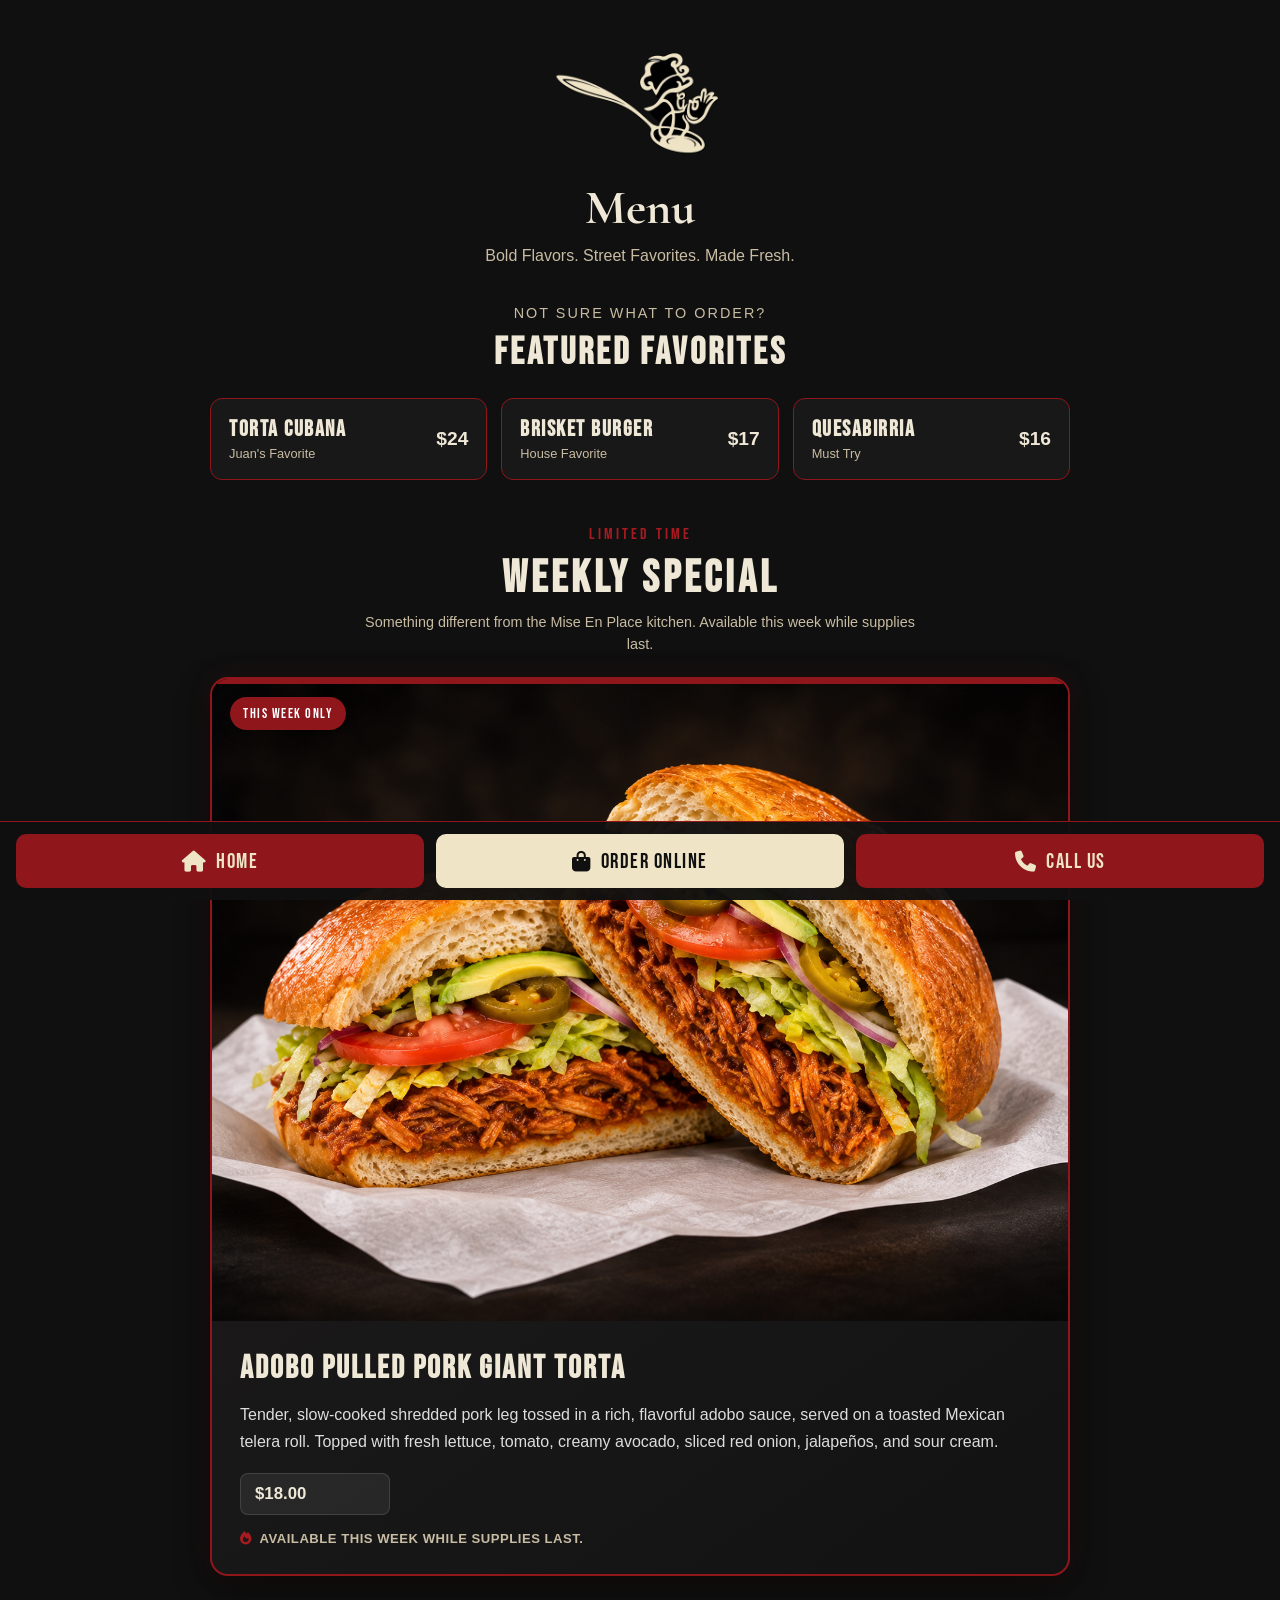
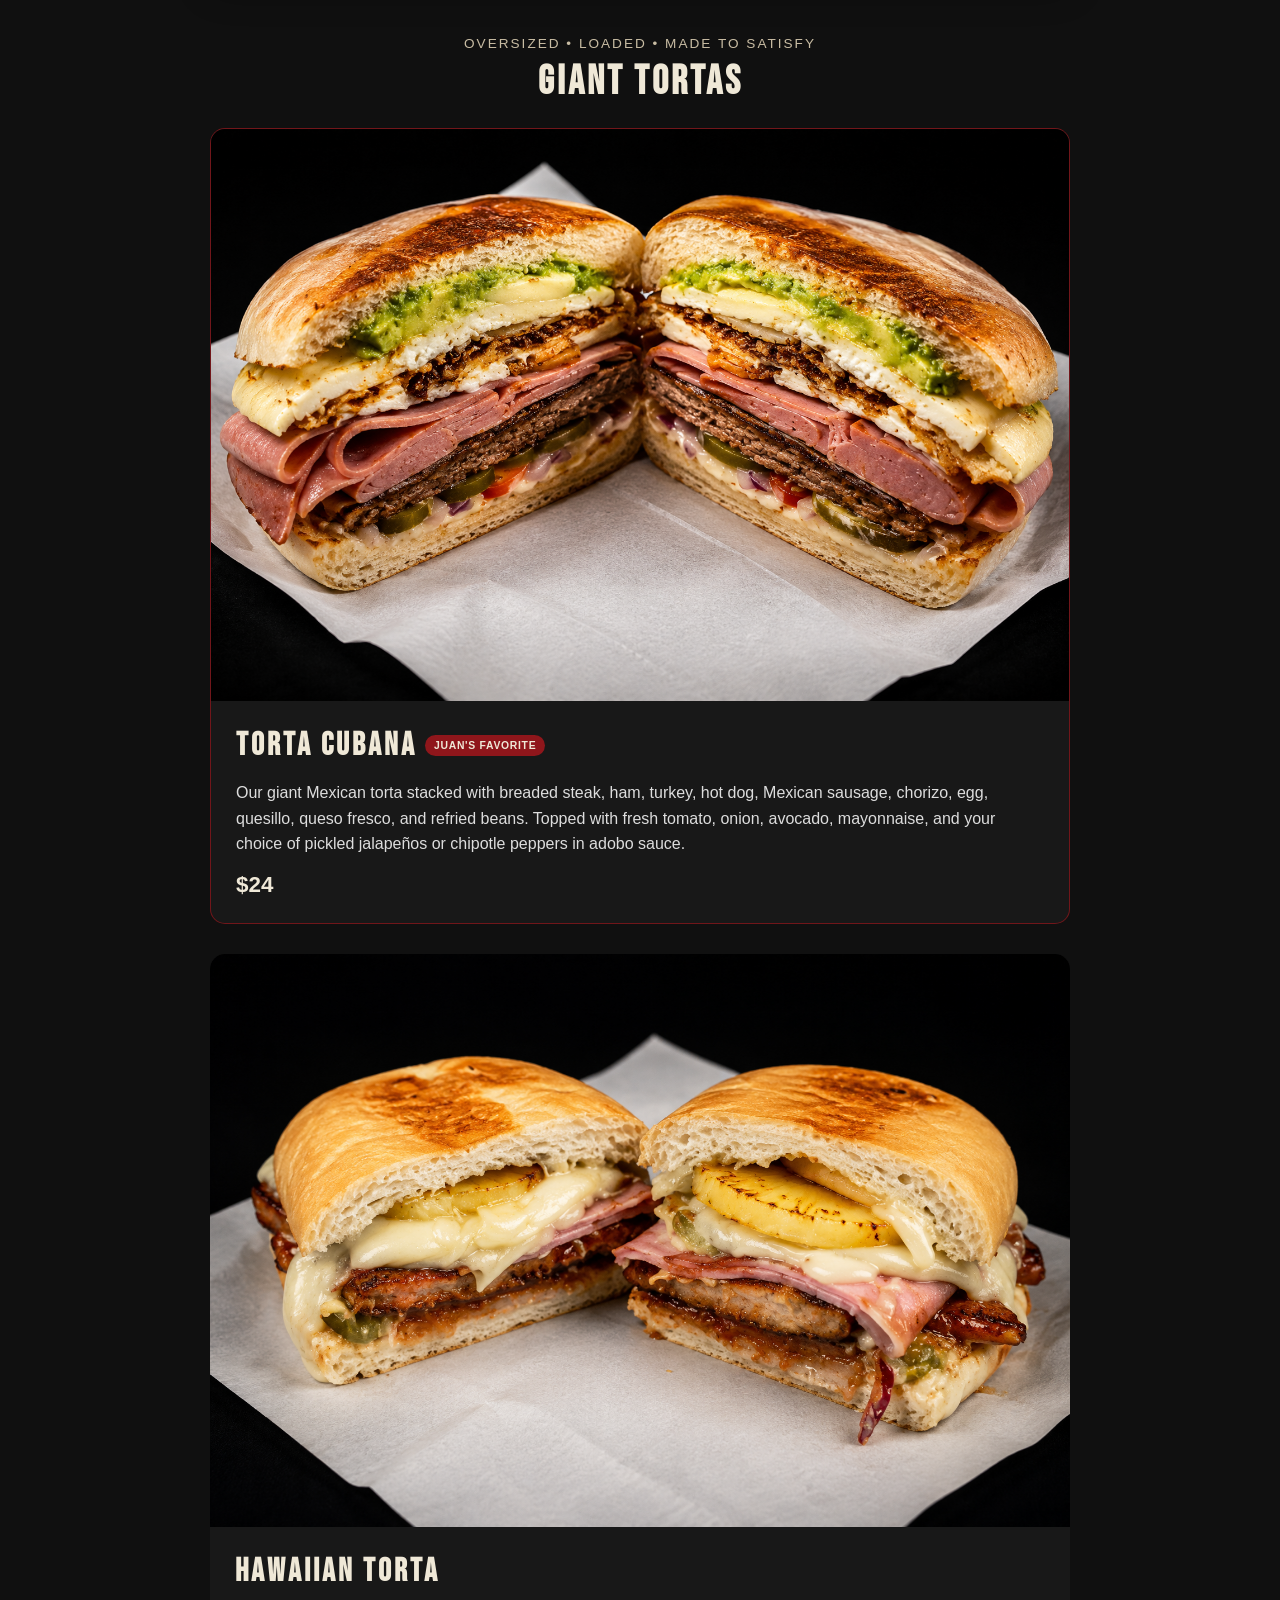
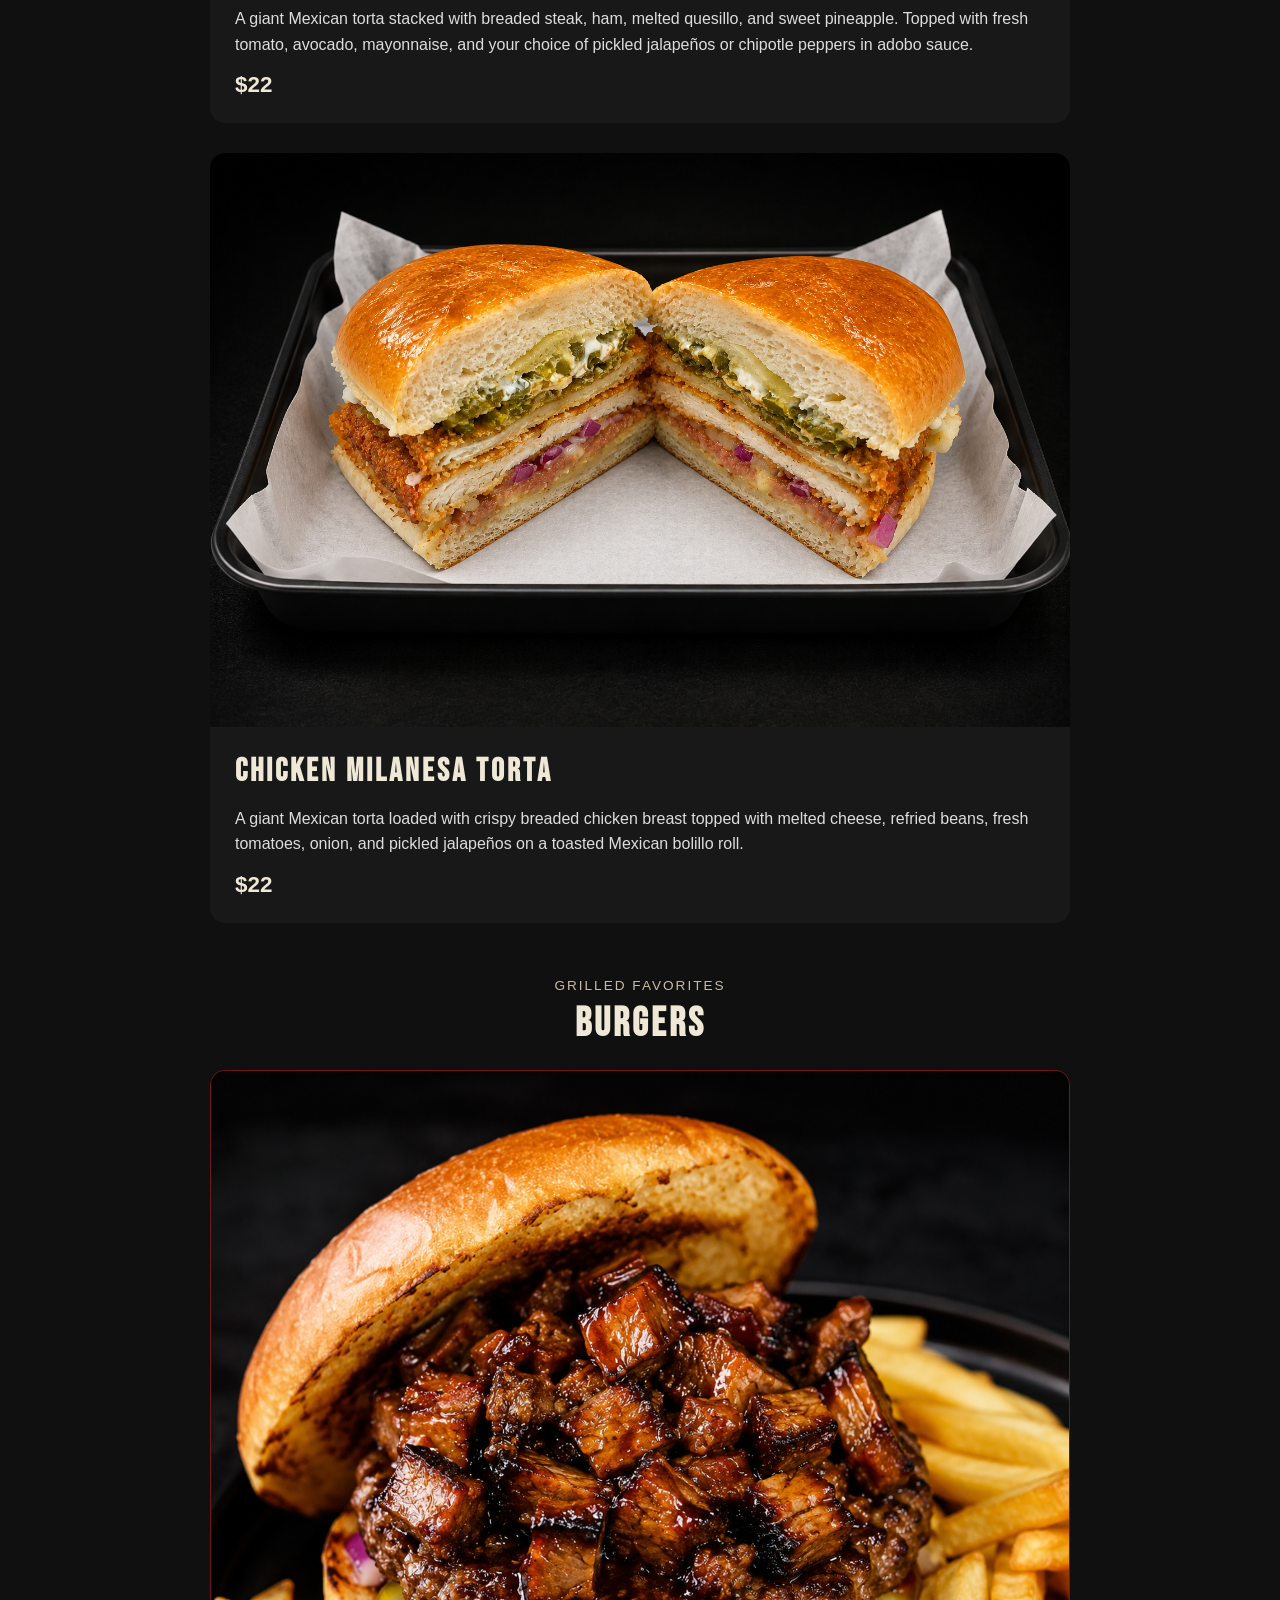
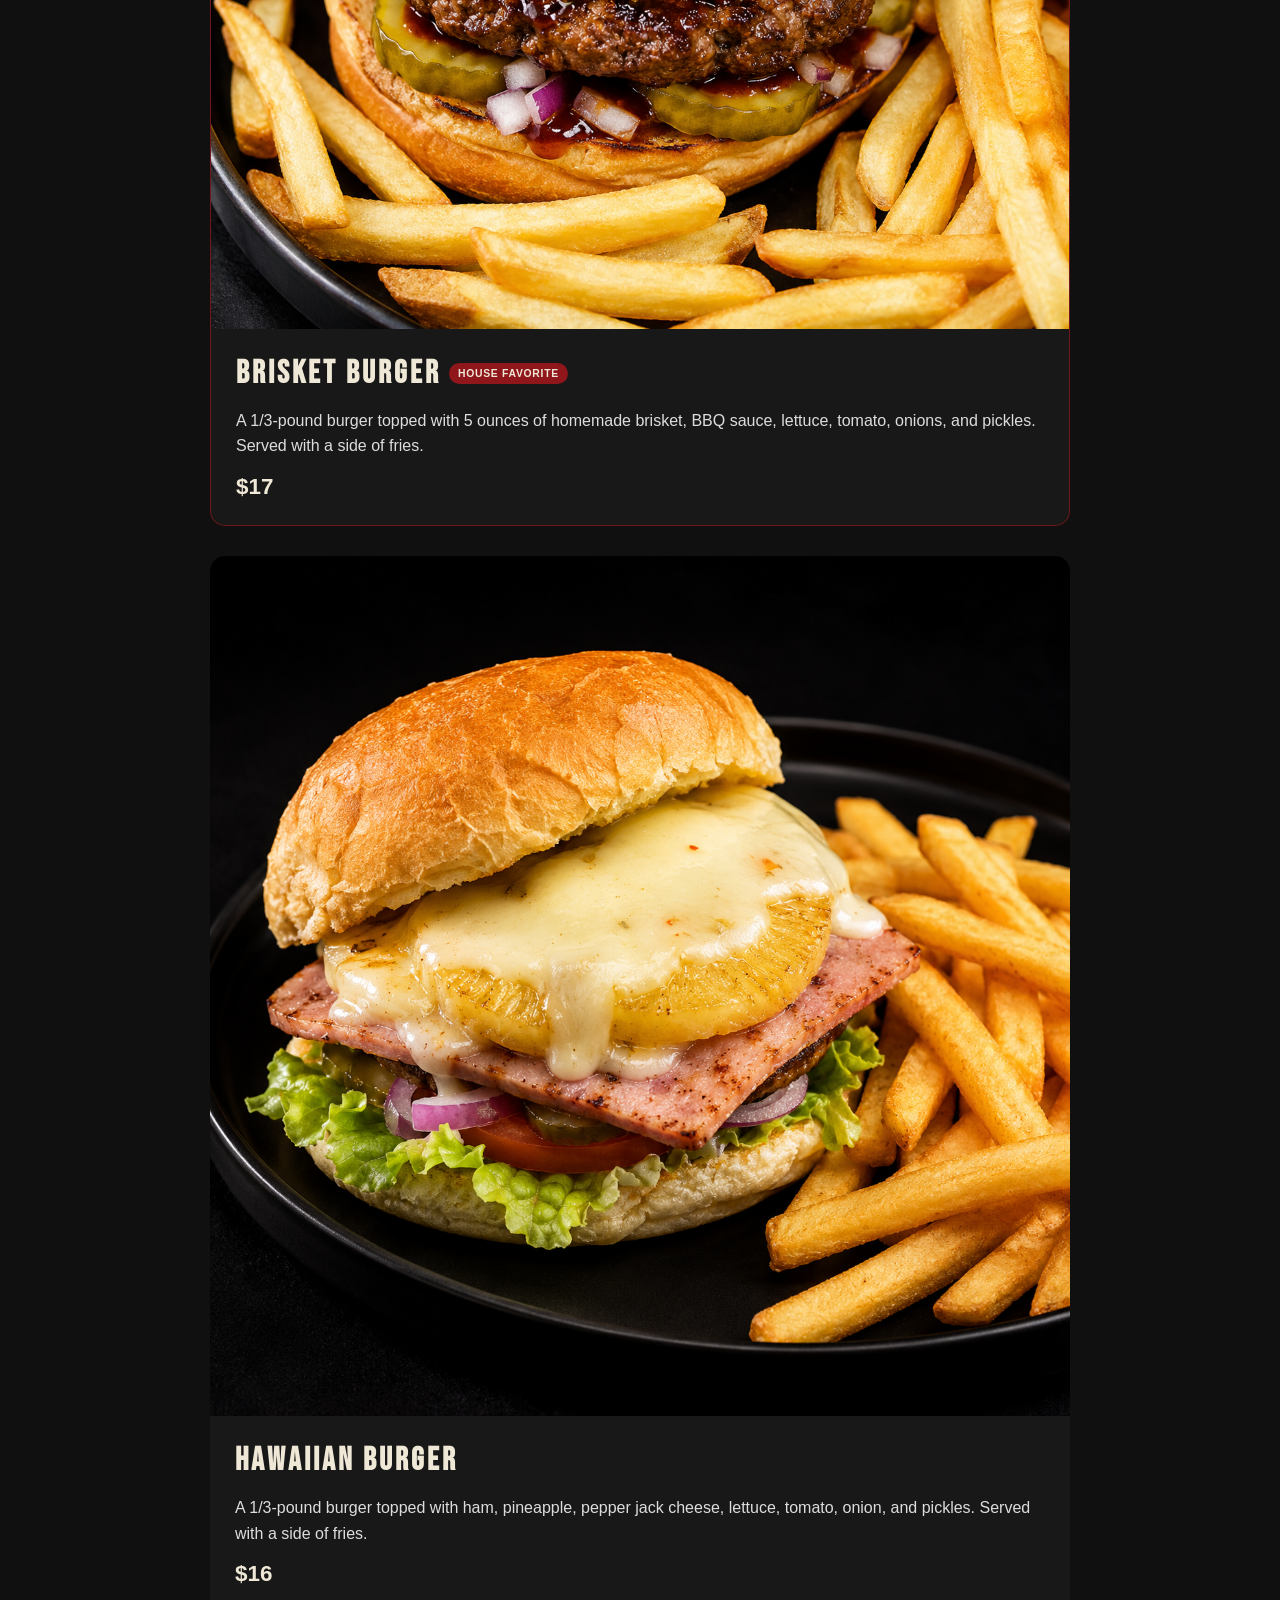
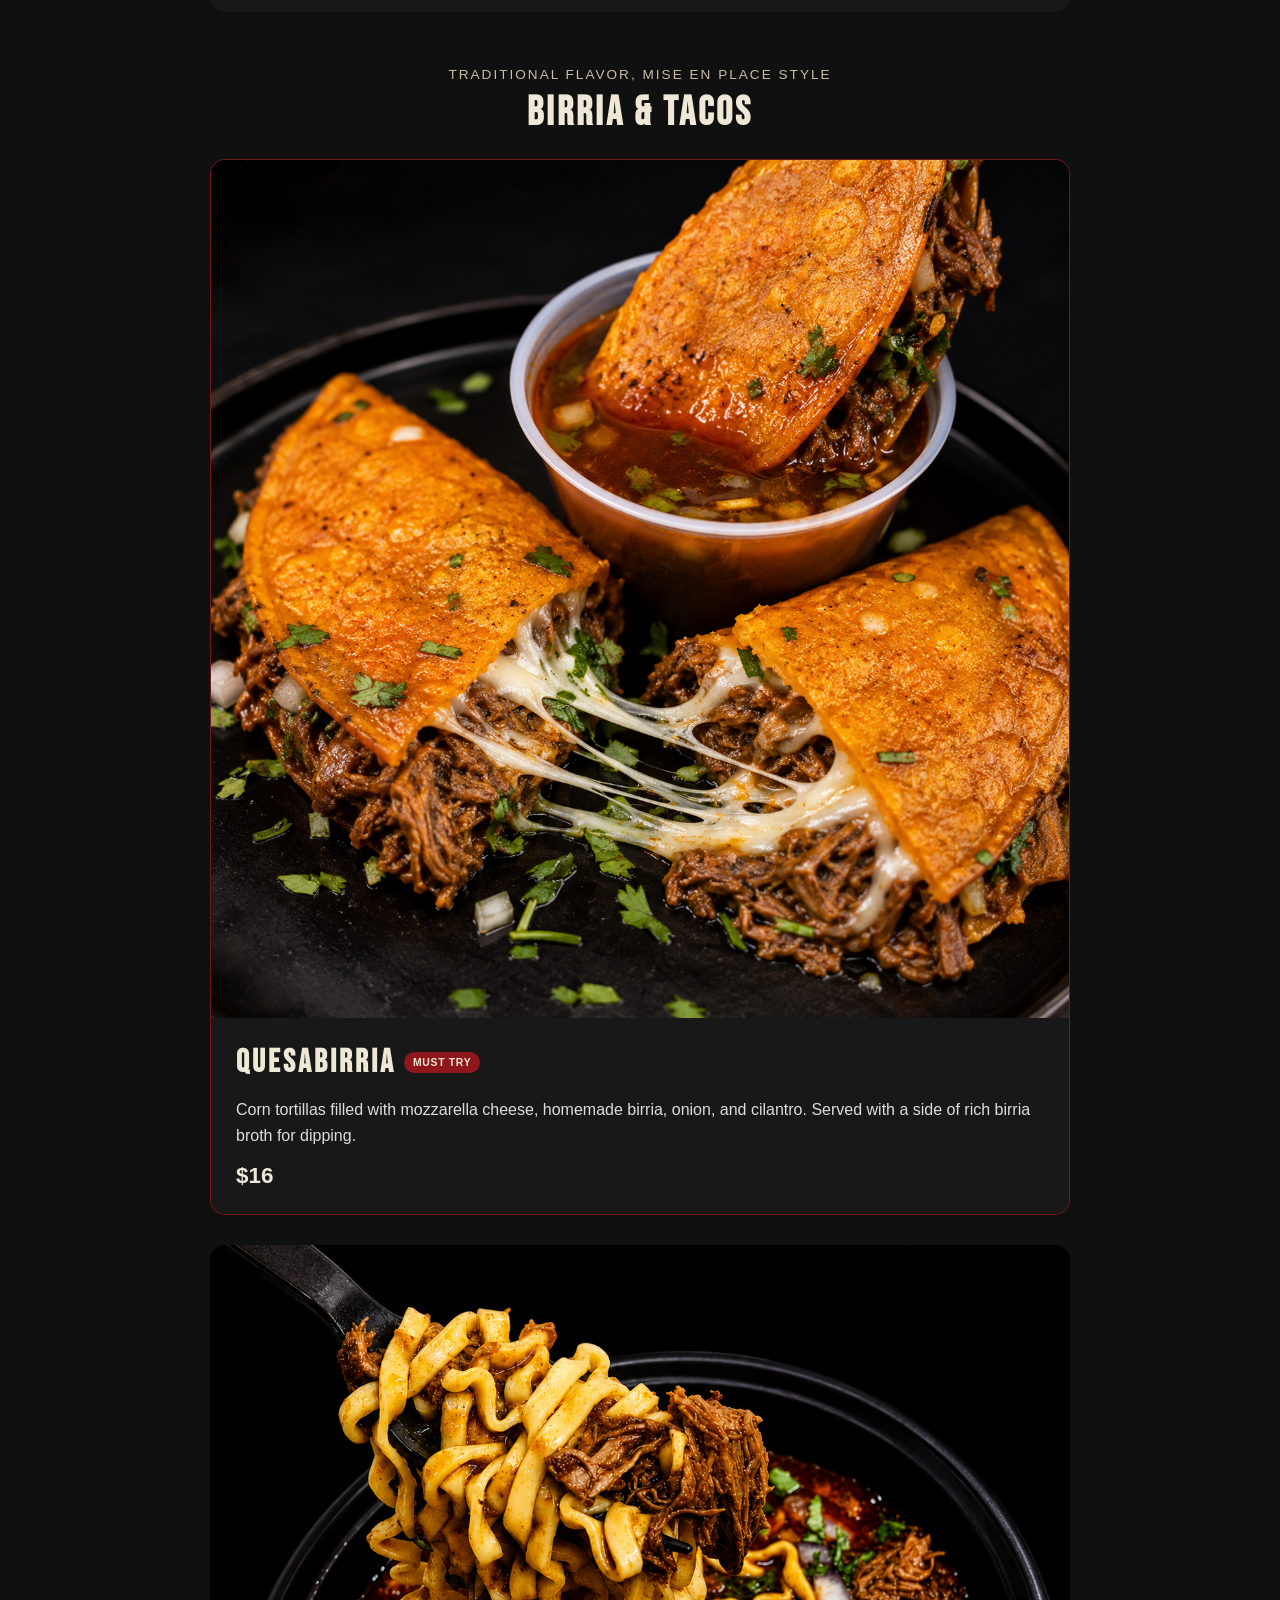
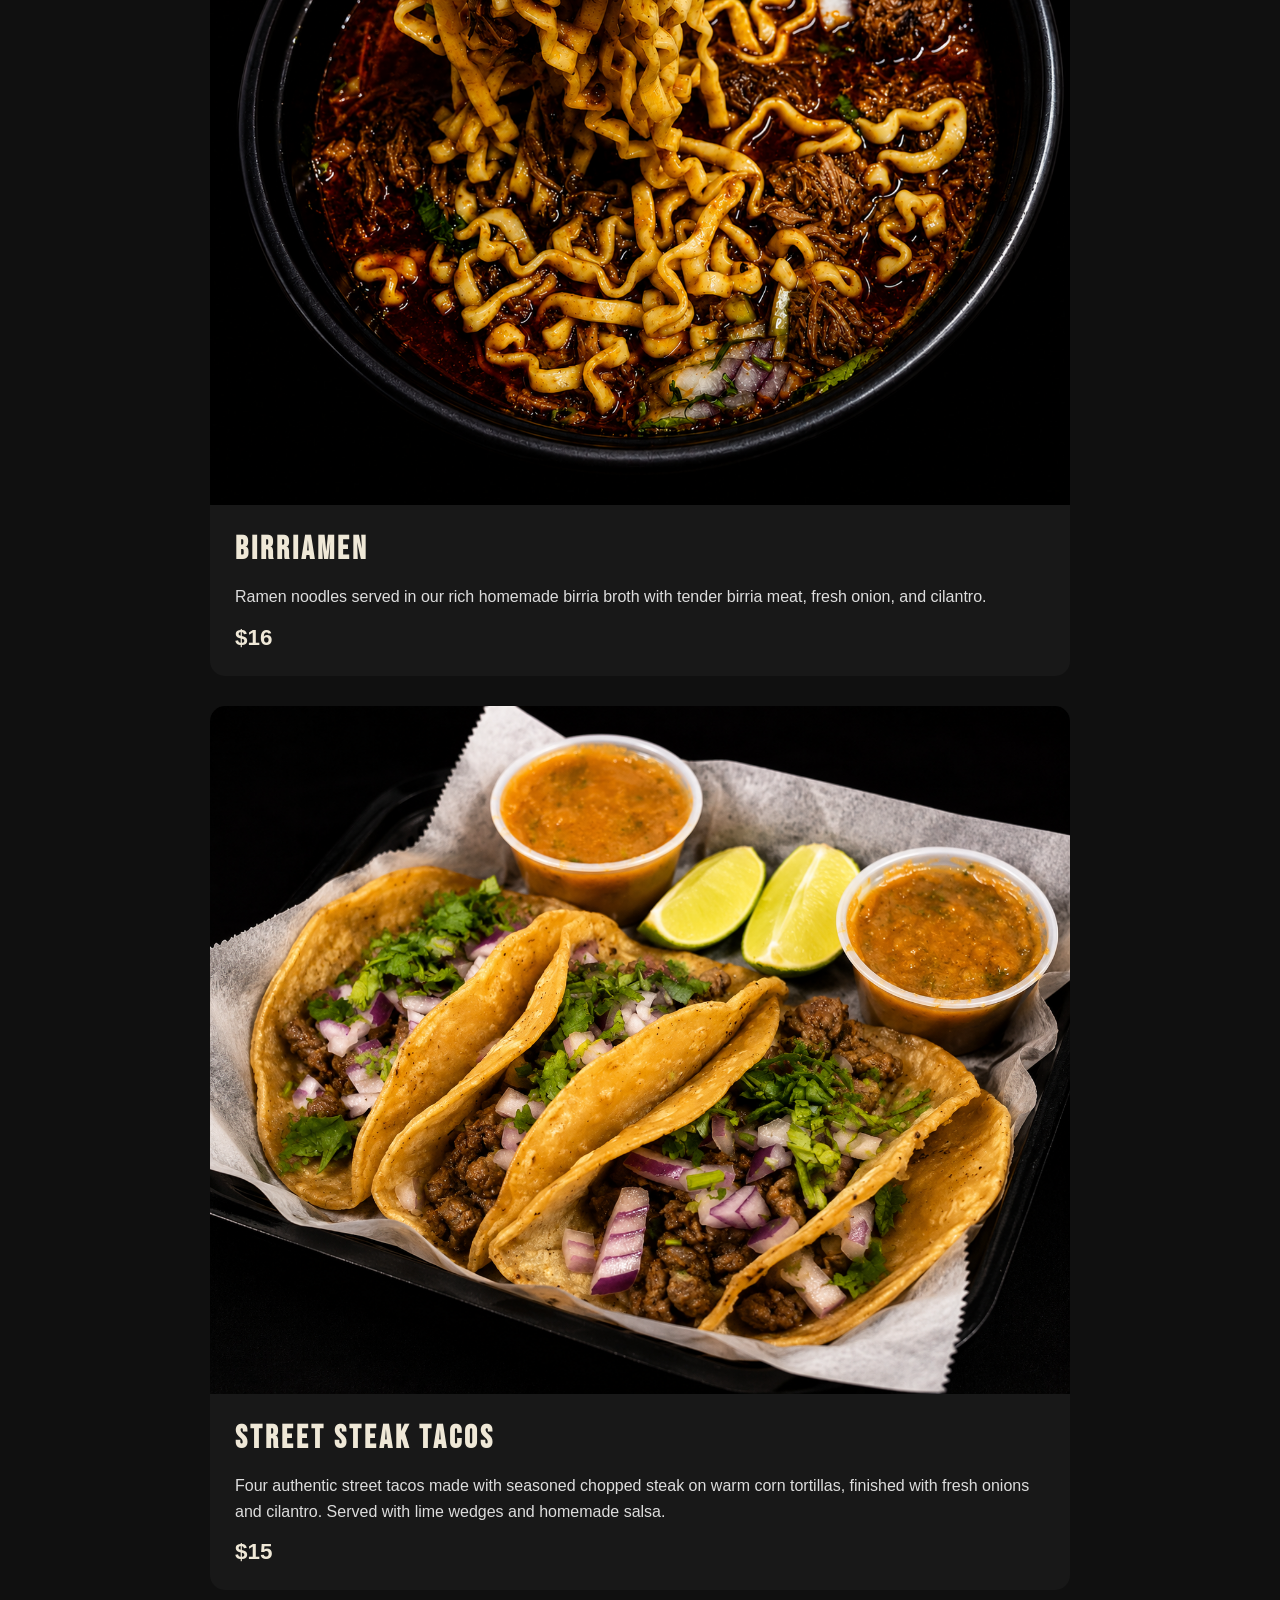
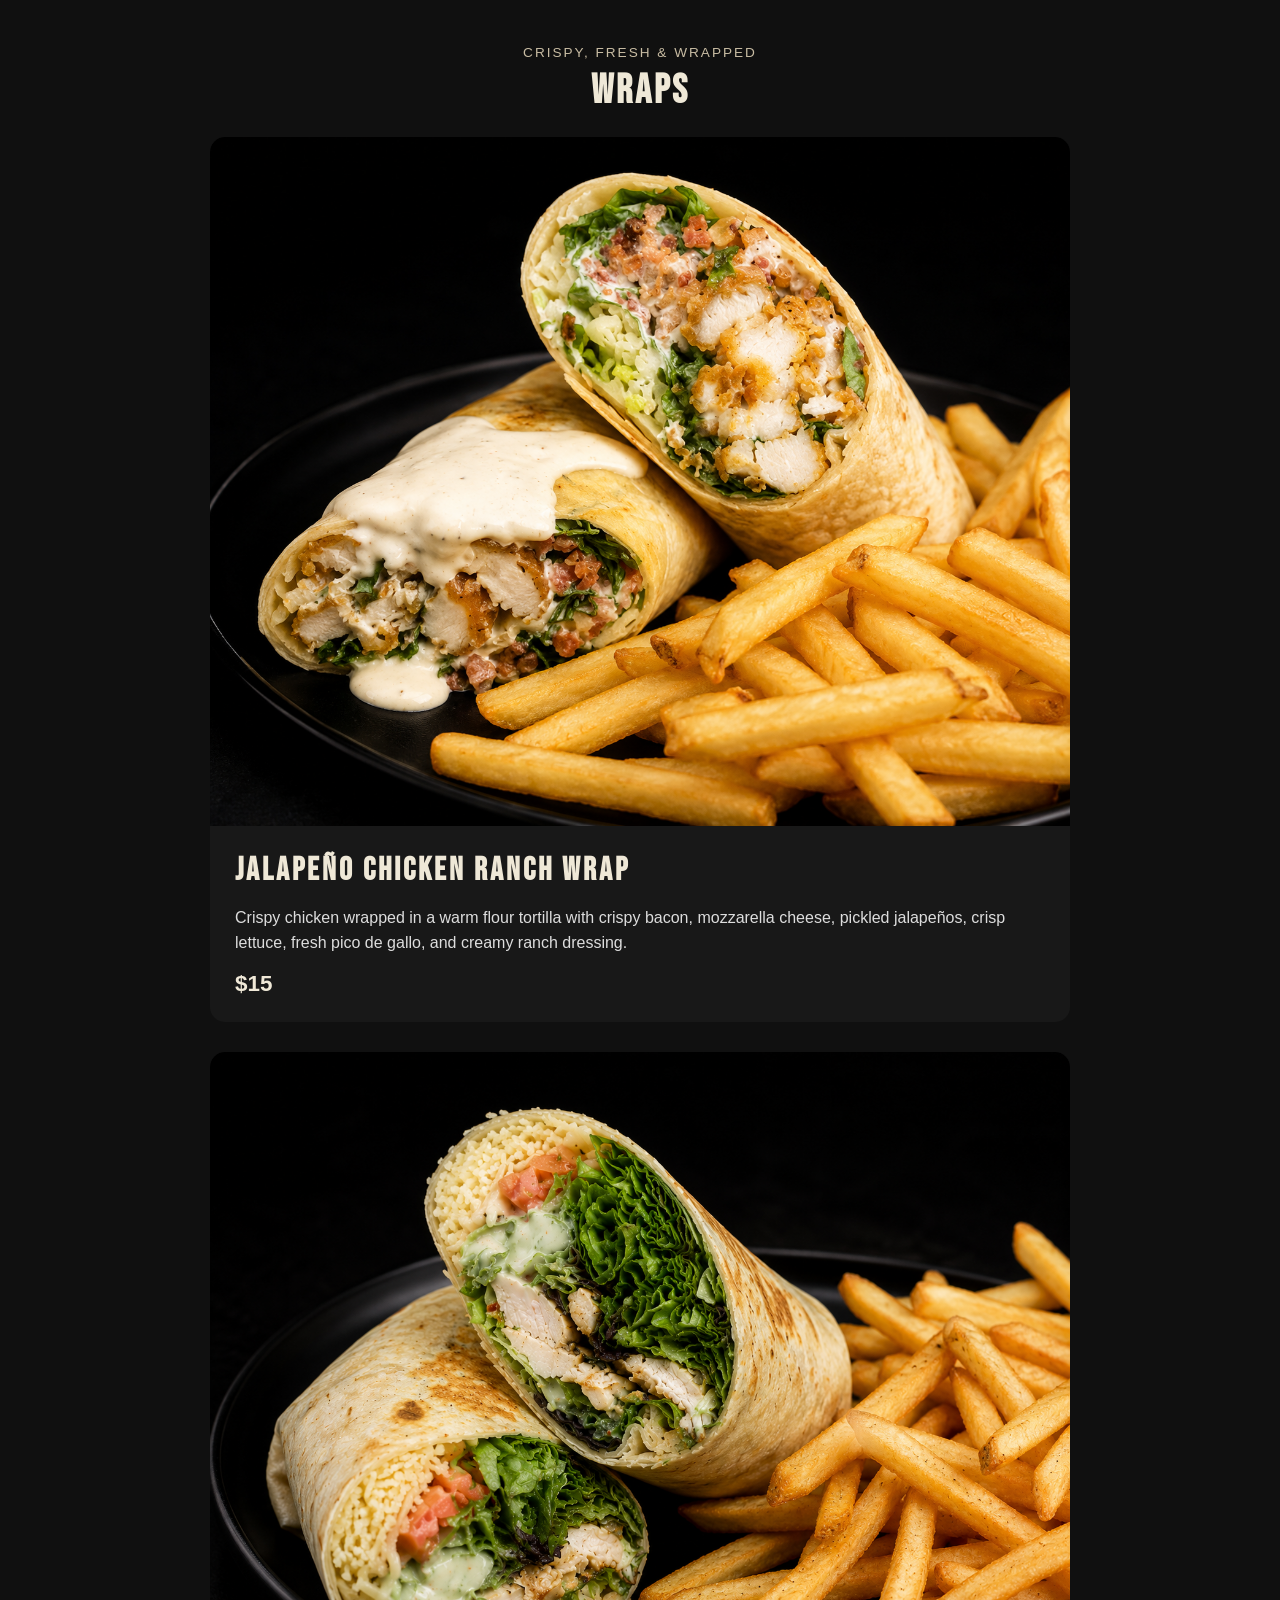
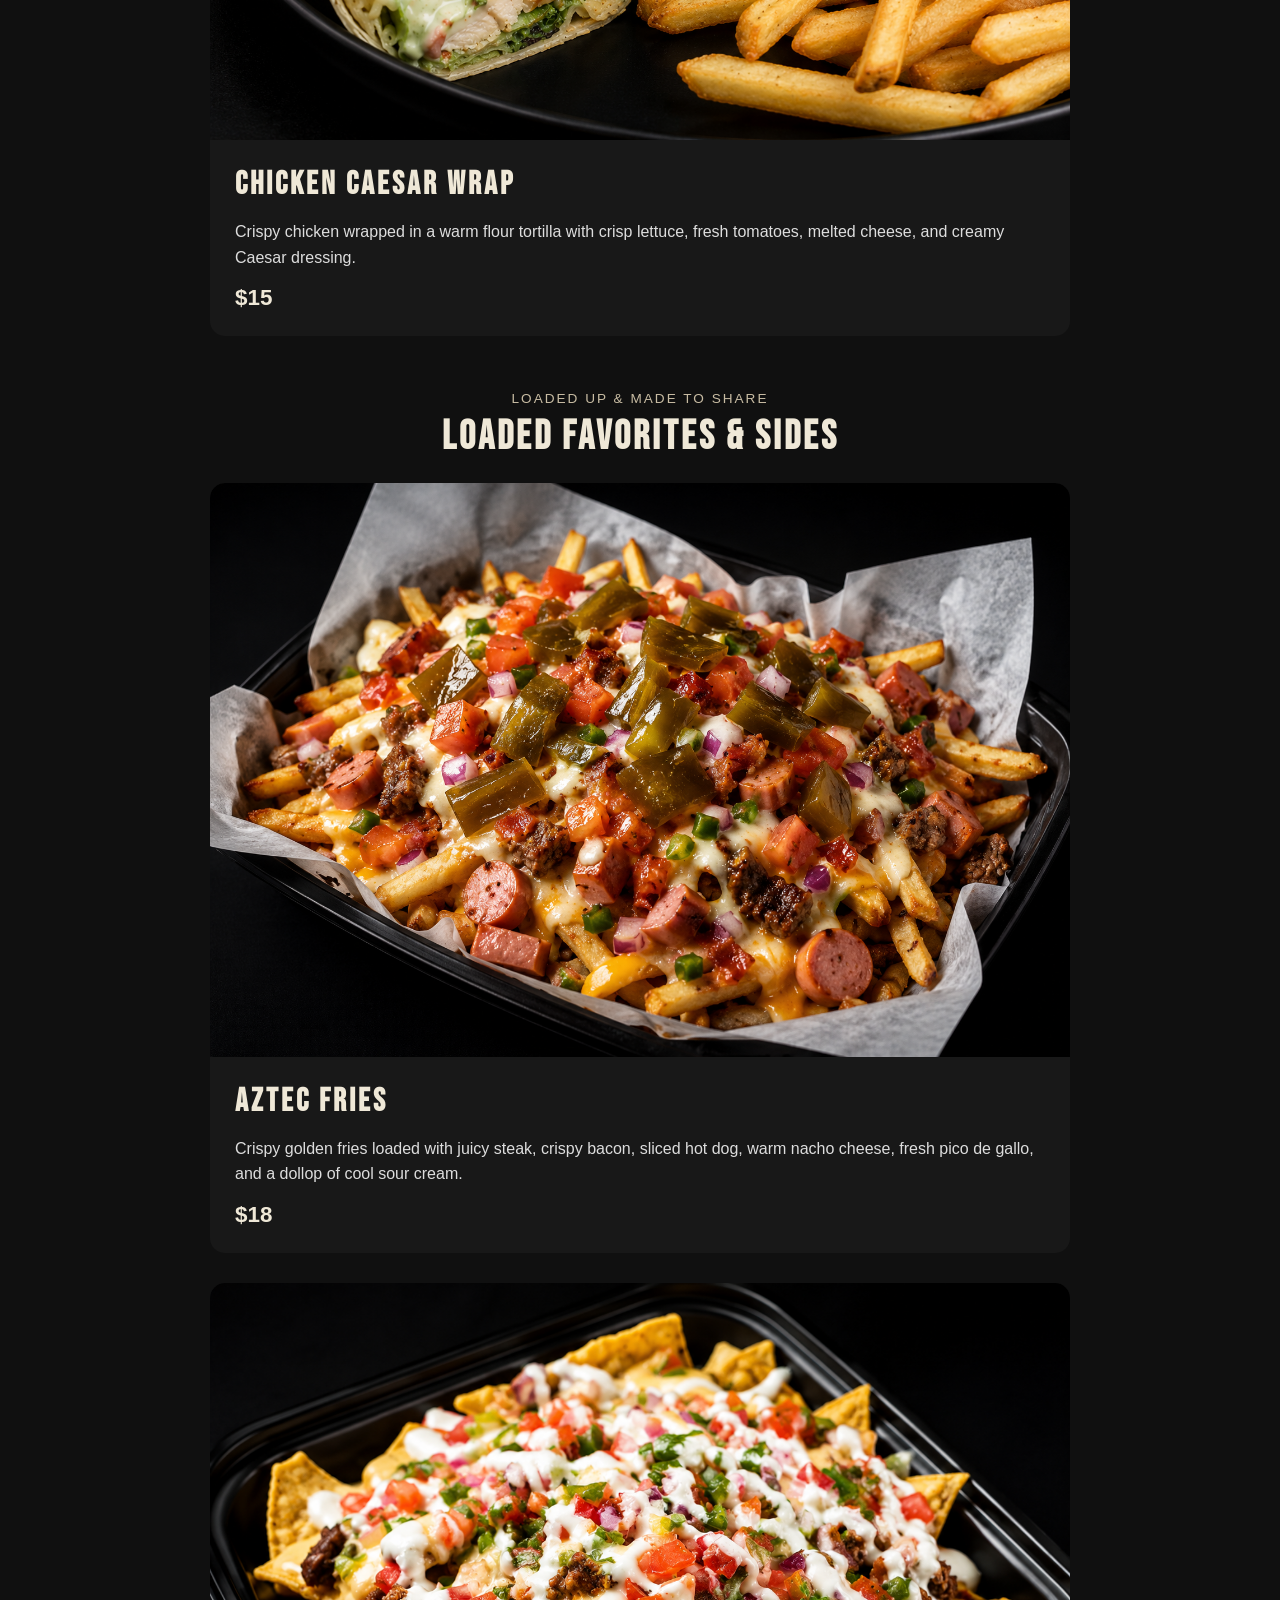
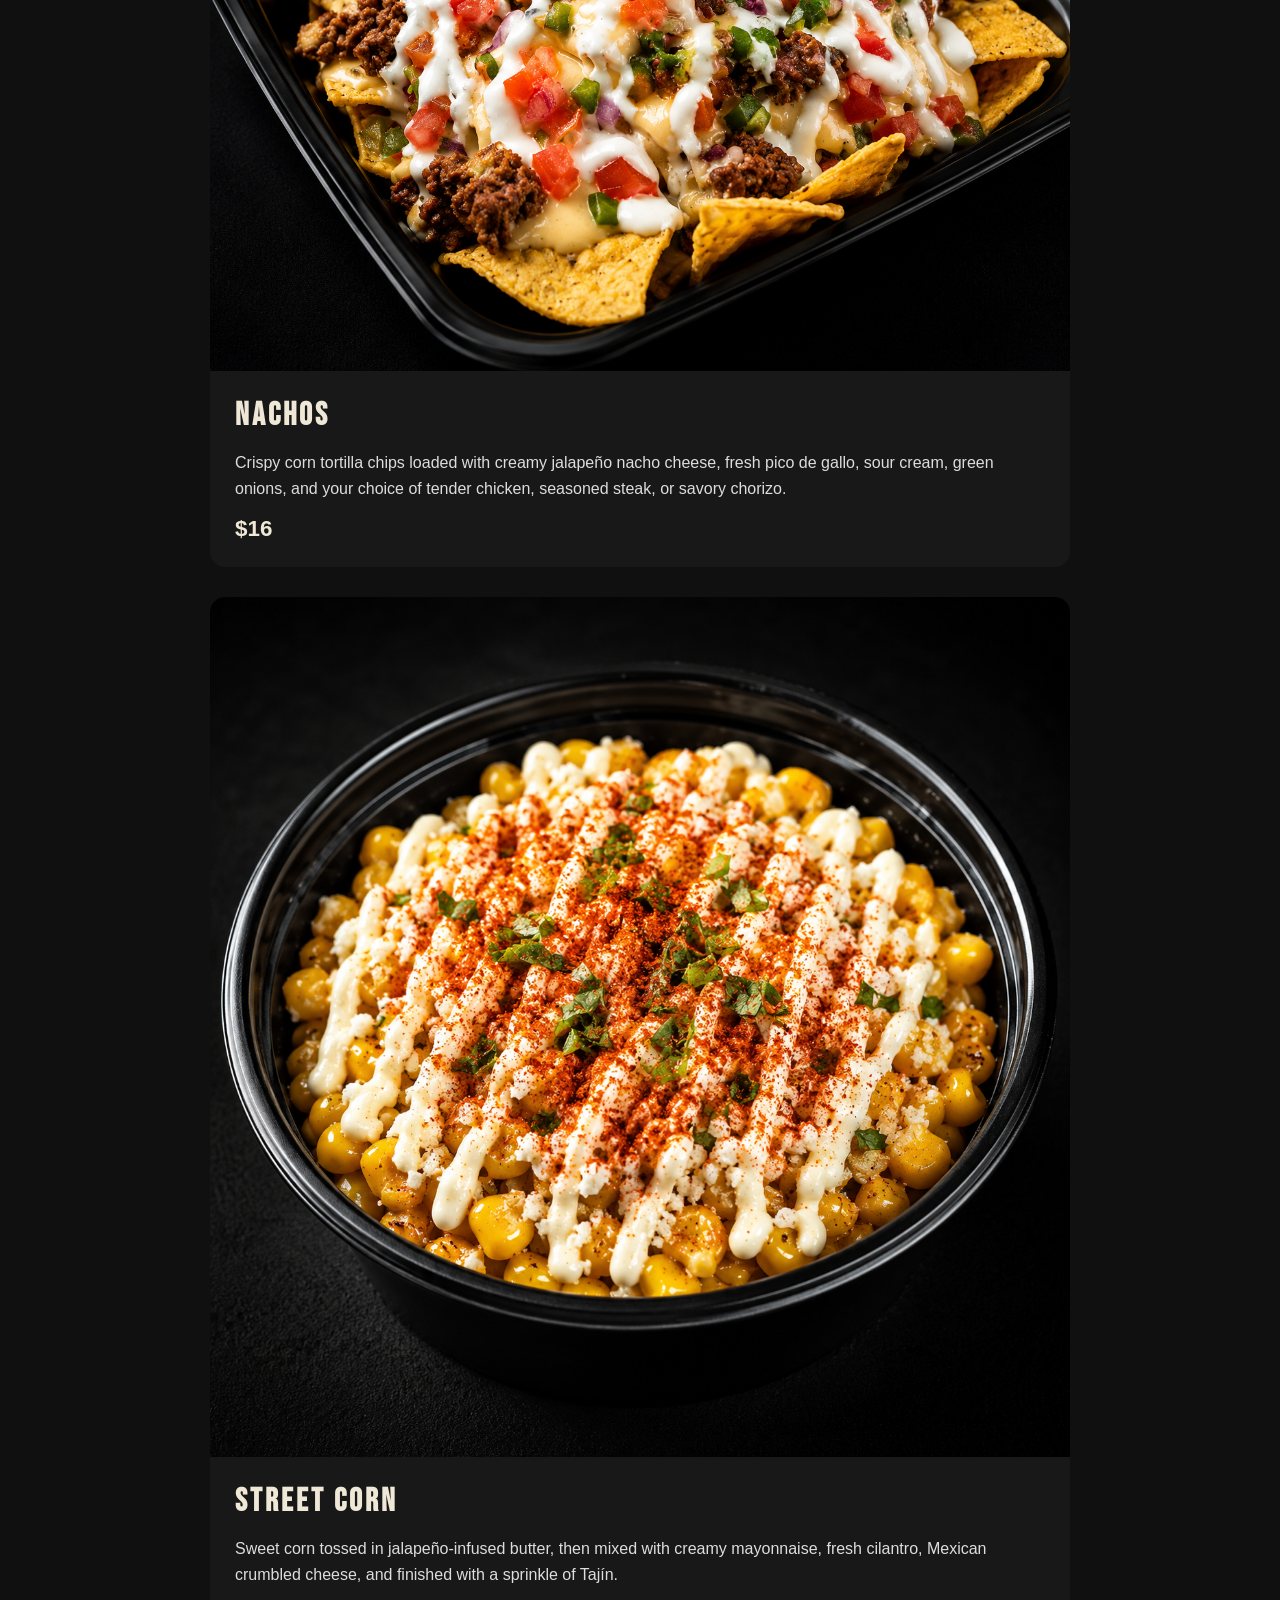
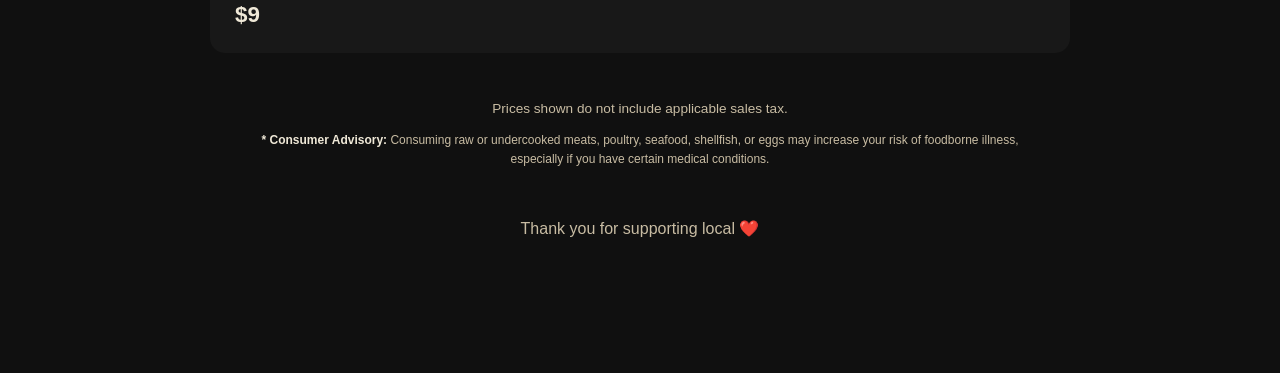
==== commit 62398f21: "Change weekly special to Adobo Pulled Pork Torta Updated the weekly special from Choriburger to Adob" ====
--- a/menu.html
+++ b/menu.html
@@ -287,7 +287,7 @@
     <div class="weekly-special-image">
 
         <img
-            src="images/A2156497-C223-4700-9629-3C54742D9091.png"
+            src="images/adoboPorkTorta.PNG"
             alt="Giant Torta de Chilaquiles with salsa verde, queso fresco and carne asada from Mise En Place"
             loading="lazy"
         >
@@ -306,22 +306,23 @@
         <div class="weekly-special-title-row">
 
             <h3>
-                Choriburger
+                Adobo Pulled Pork Giant Torta
             </h3>
 
         </div>
 
 
         <p class="weekly-special-description">
-            A 1/2-pound steak and chorizo patty made with 
-            jalapeños and chopped onions, topped with melted pepper jack cheese and grilled onions. 
-            Finished with fresh lettuce, tomato, and pickles on a toasted hard roll. Served with a side of golden crispy fries..
+            Tender, slow-cooked shredded pork leg tossed in a rich, 
+            flavorful adobo sauce, served on a toasted Mexican telera roll. 
+            Topped with fresh lettuce, tomato, creamy avocado, sliced red onion, 
+            jalapeños, and sour cream.
         </p>
 
 
         <div
             class="weekly-special-prices"
-            aria-label="Torta de Chilaquiles prices"
+            aria-label="Pulled Pork Torta prices"
         >
 
             <!--<div class="weekly-special-price-option">
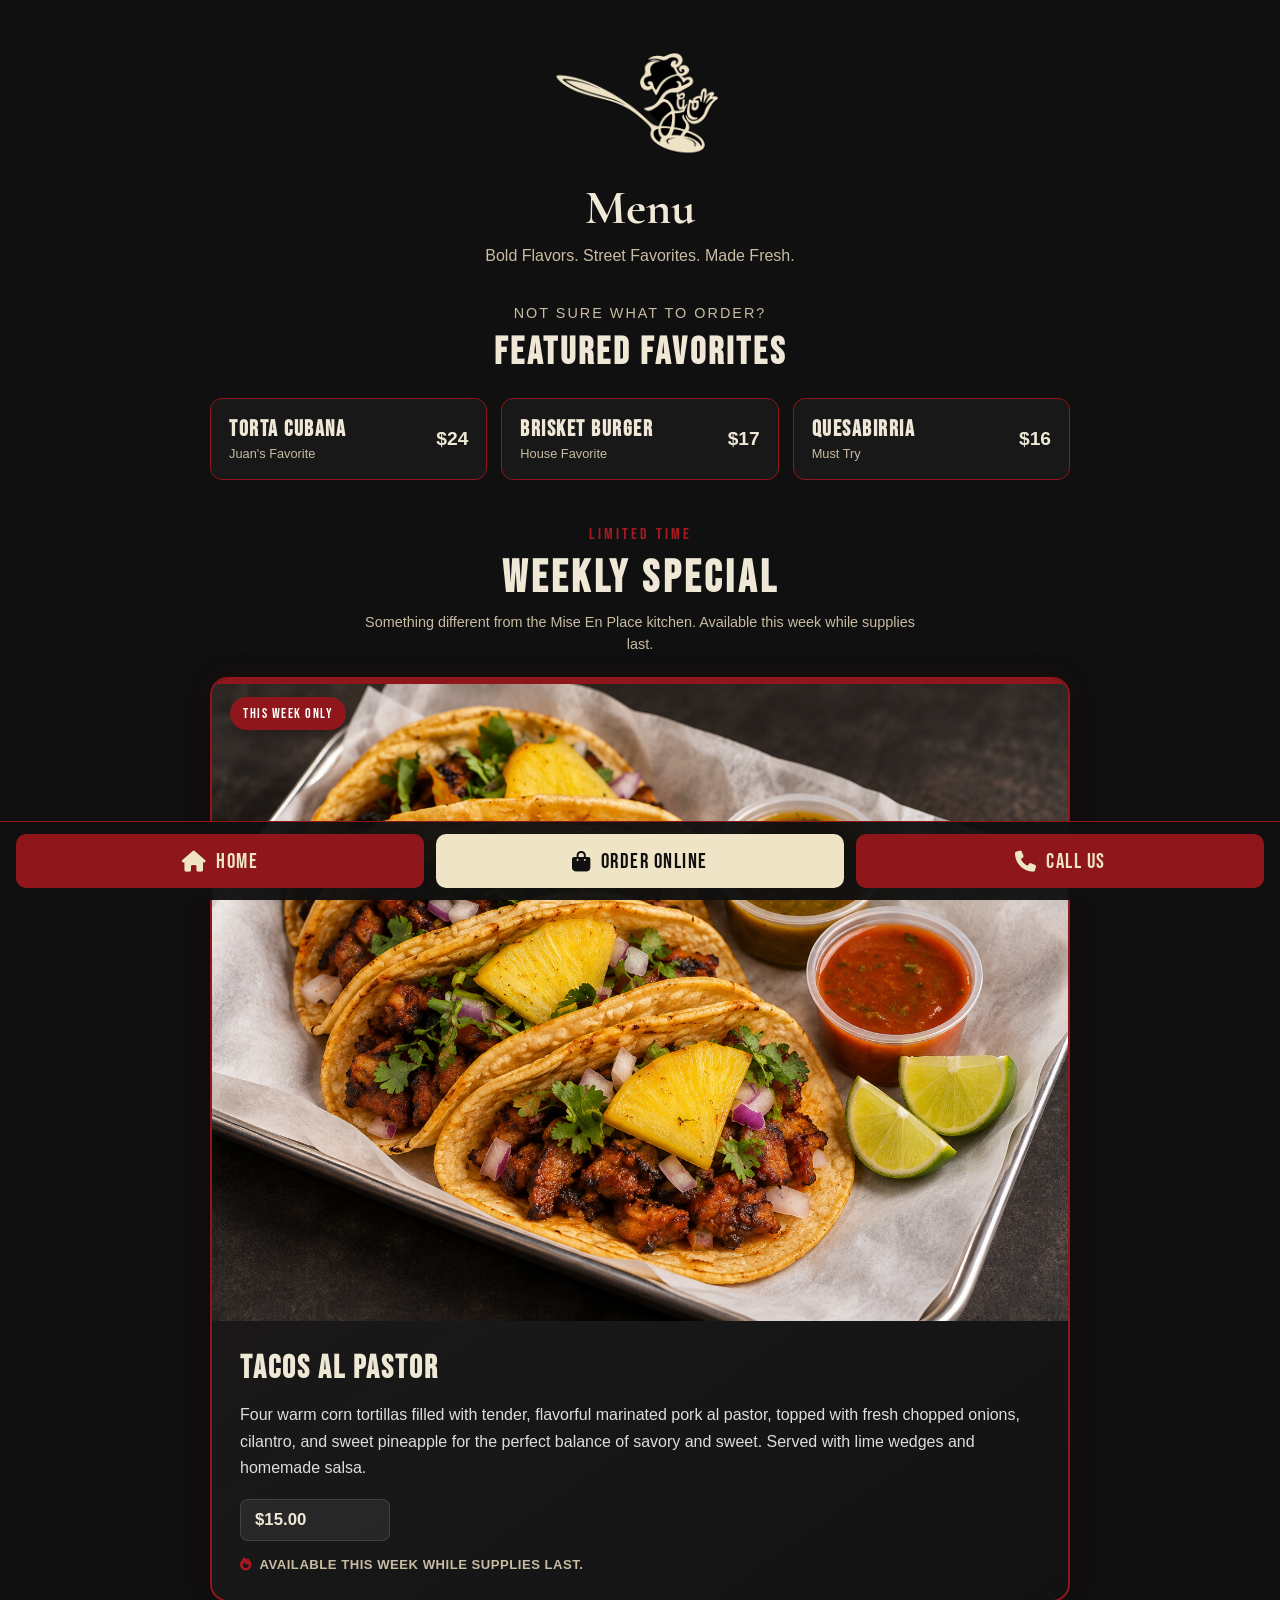
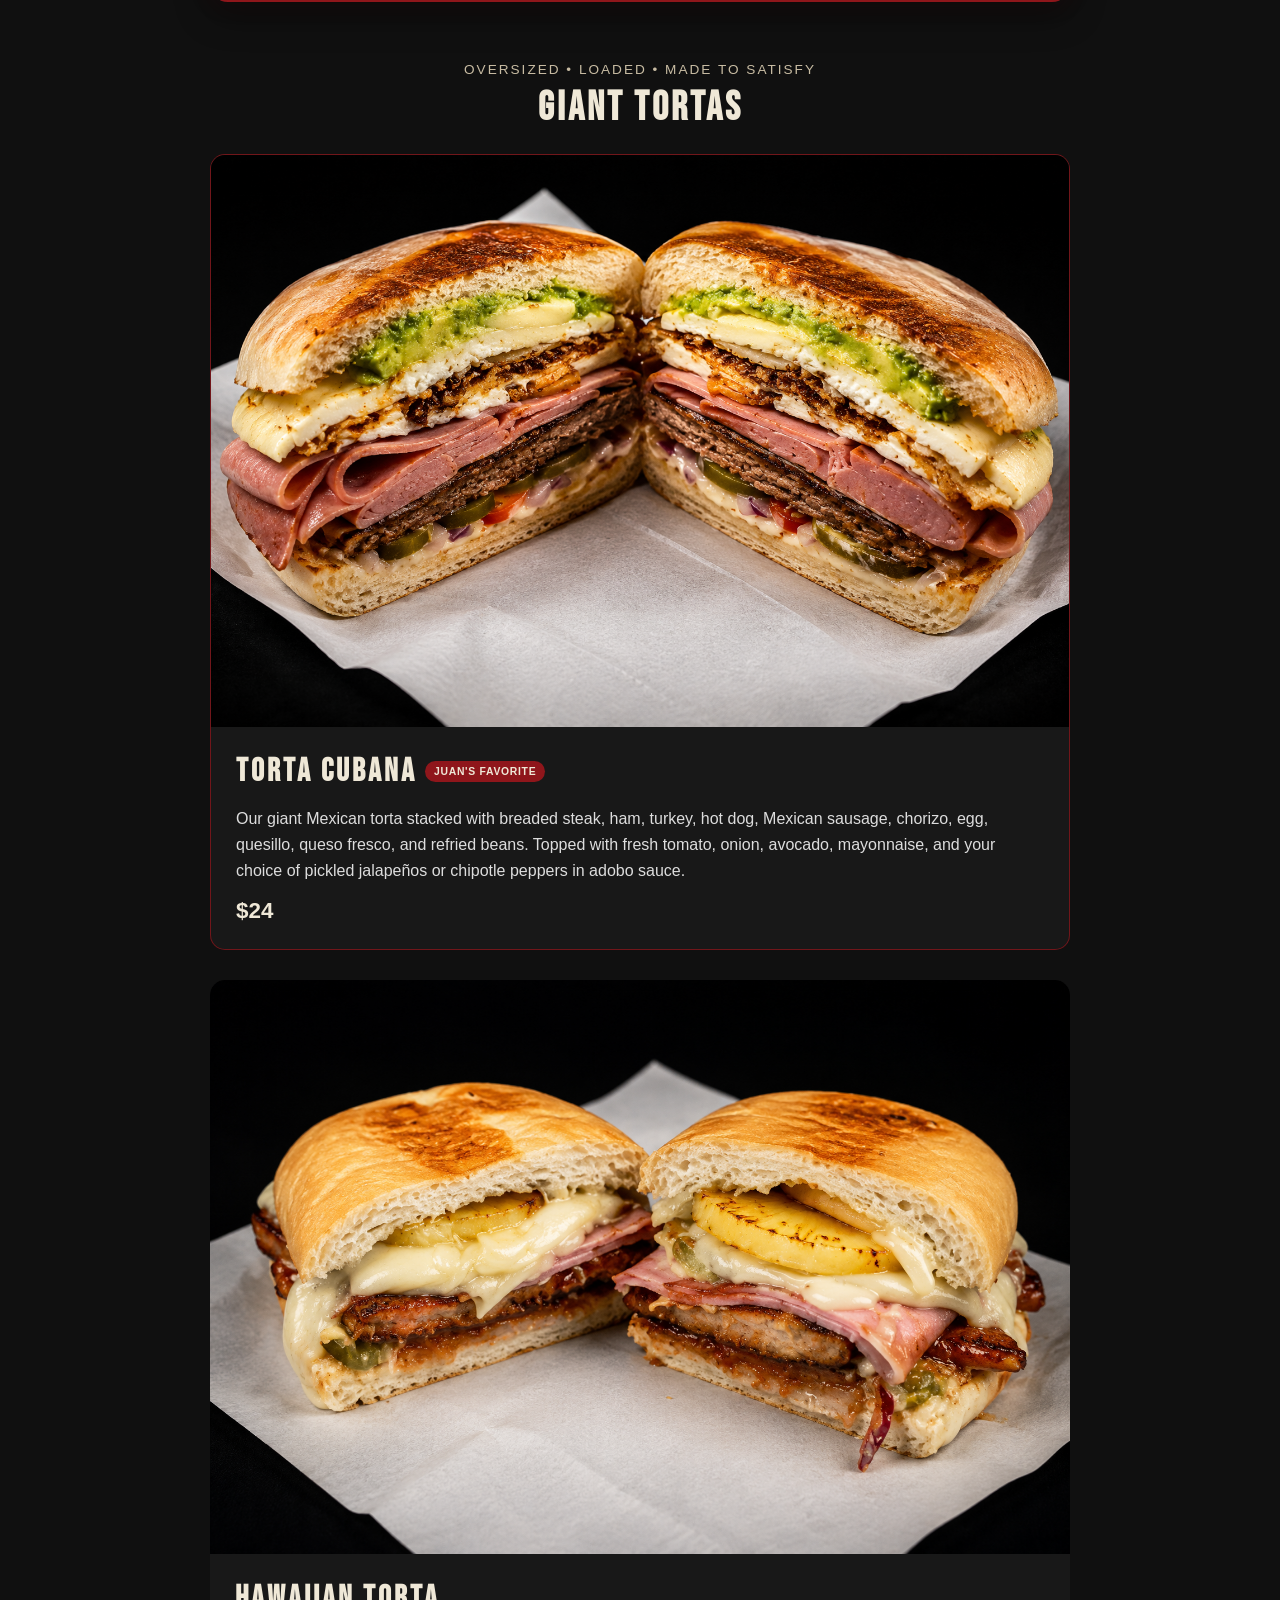
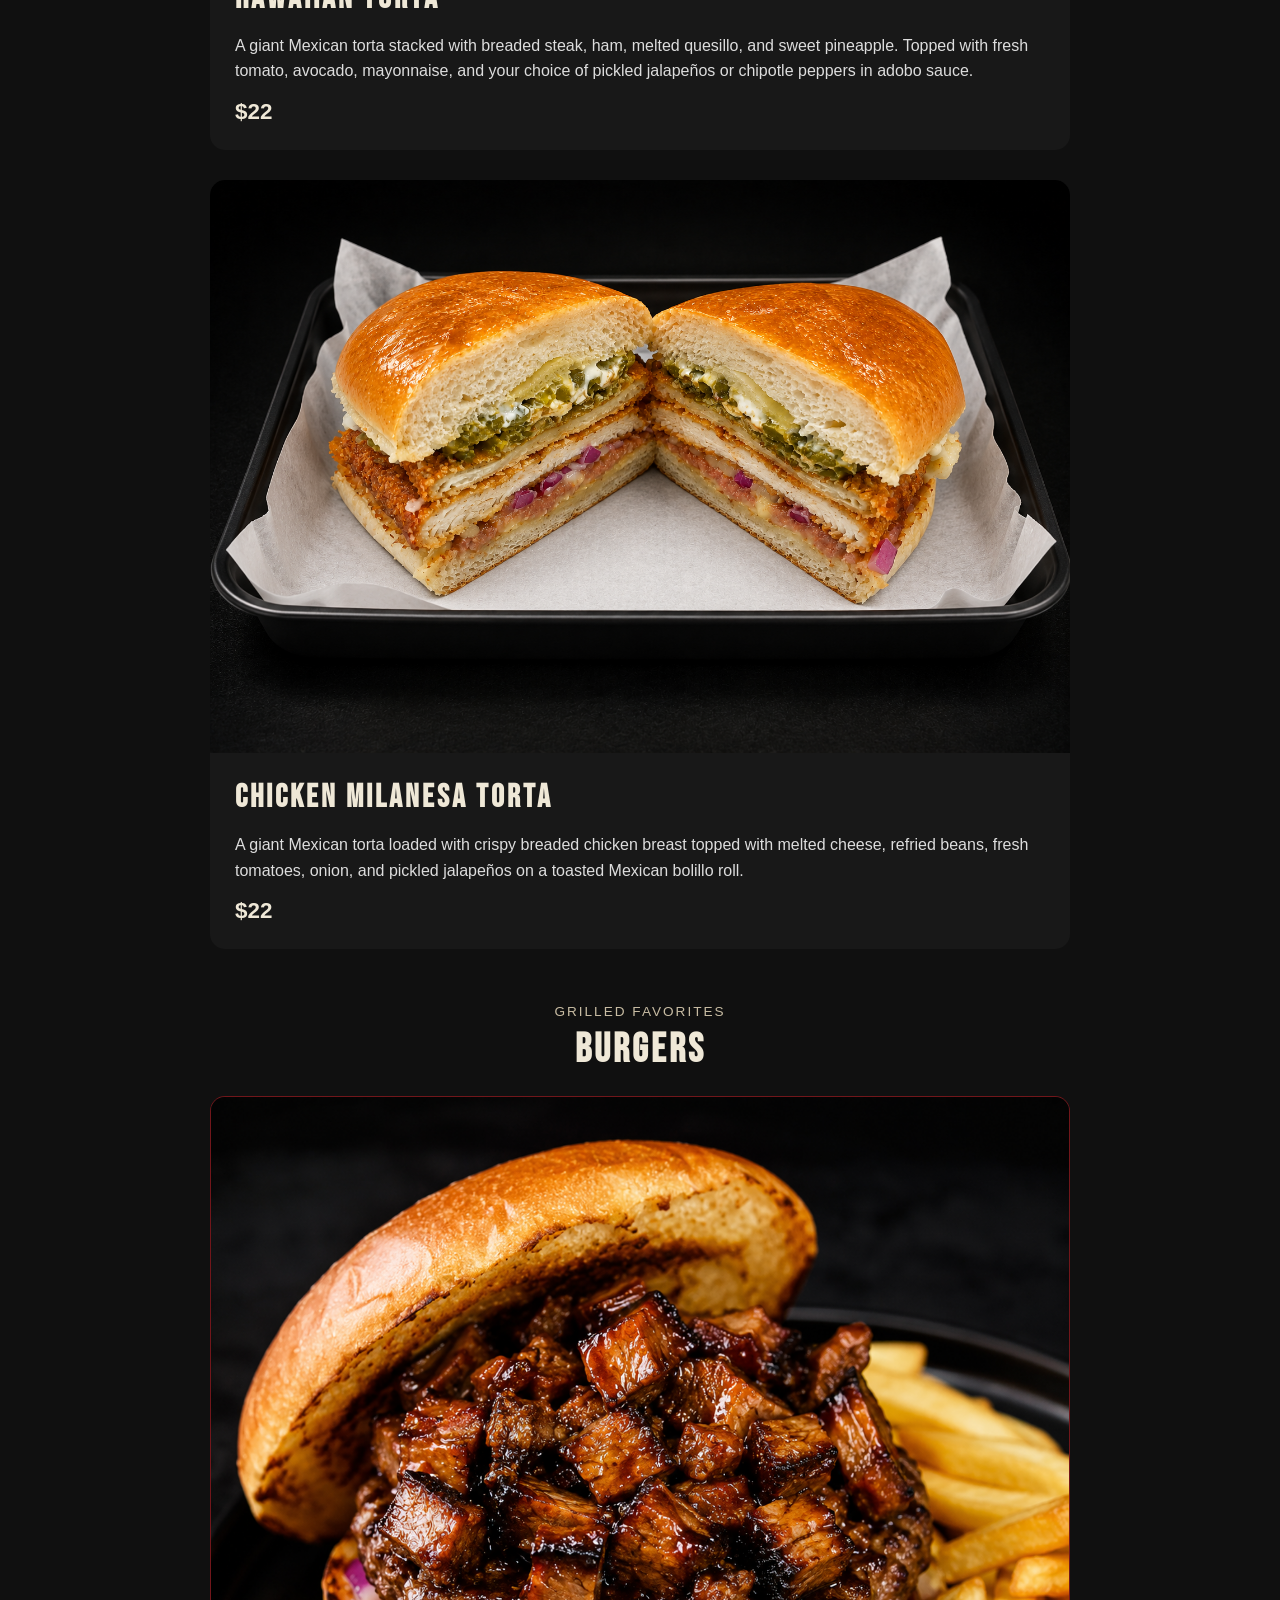
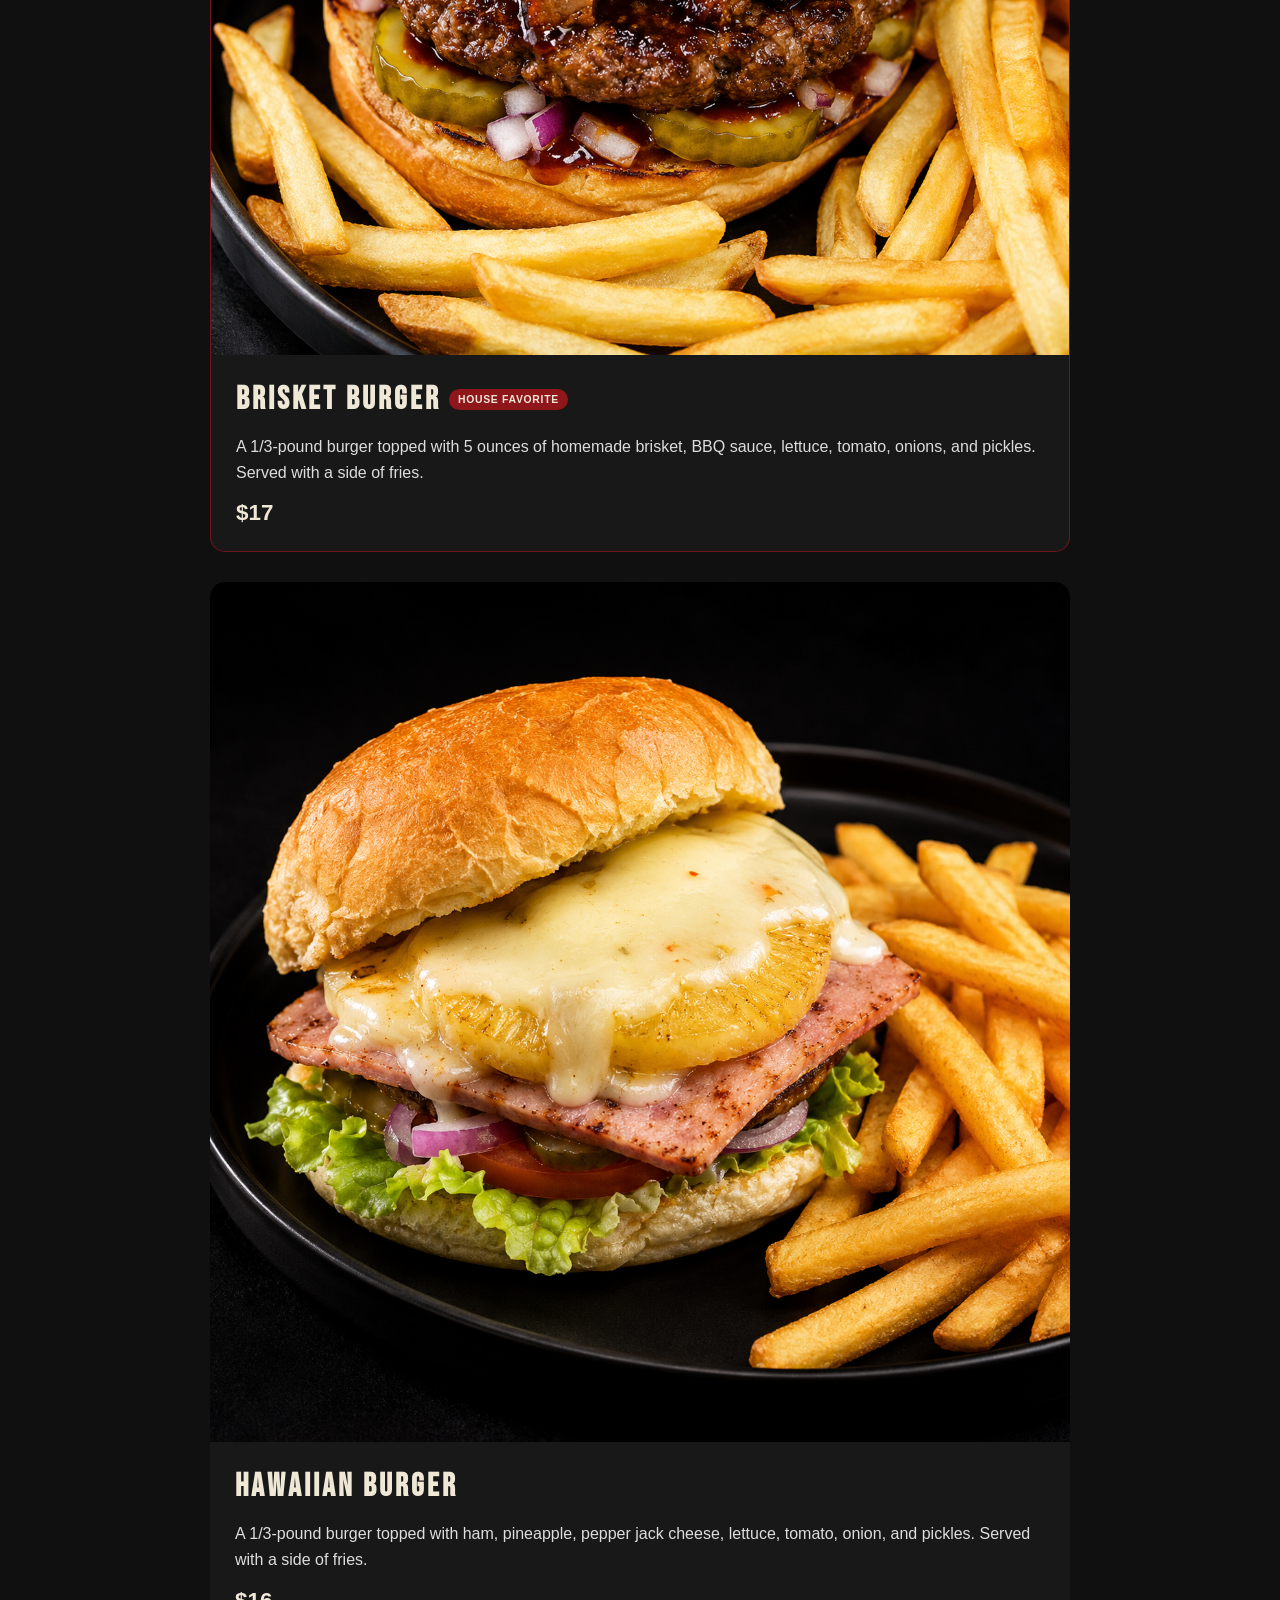
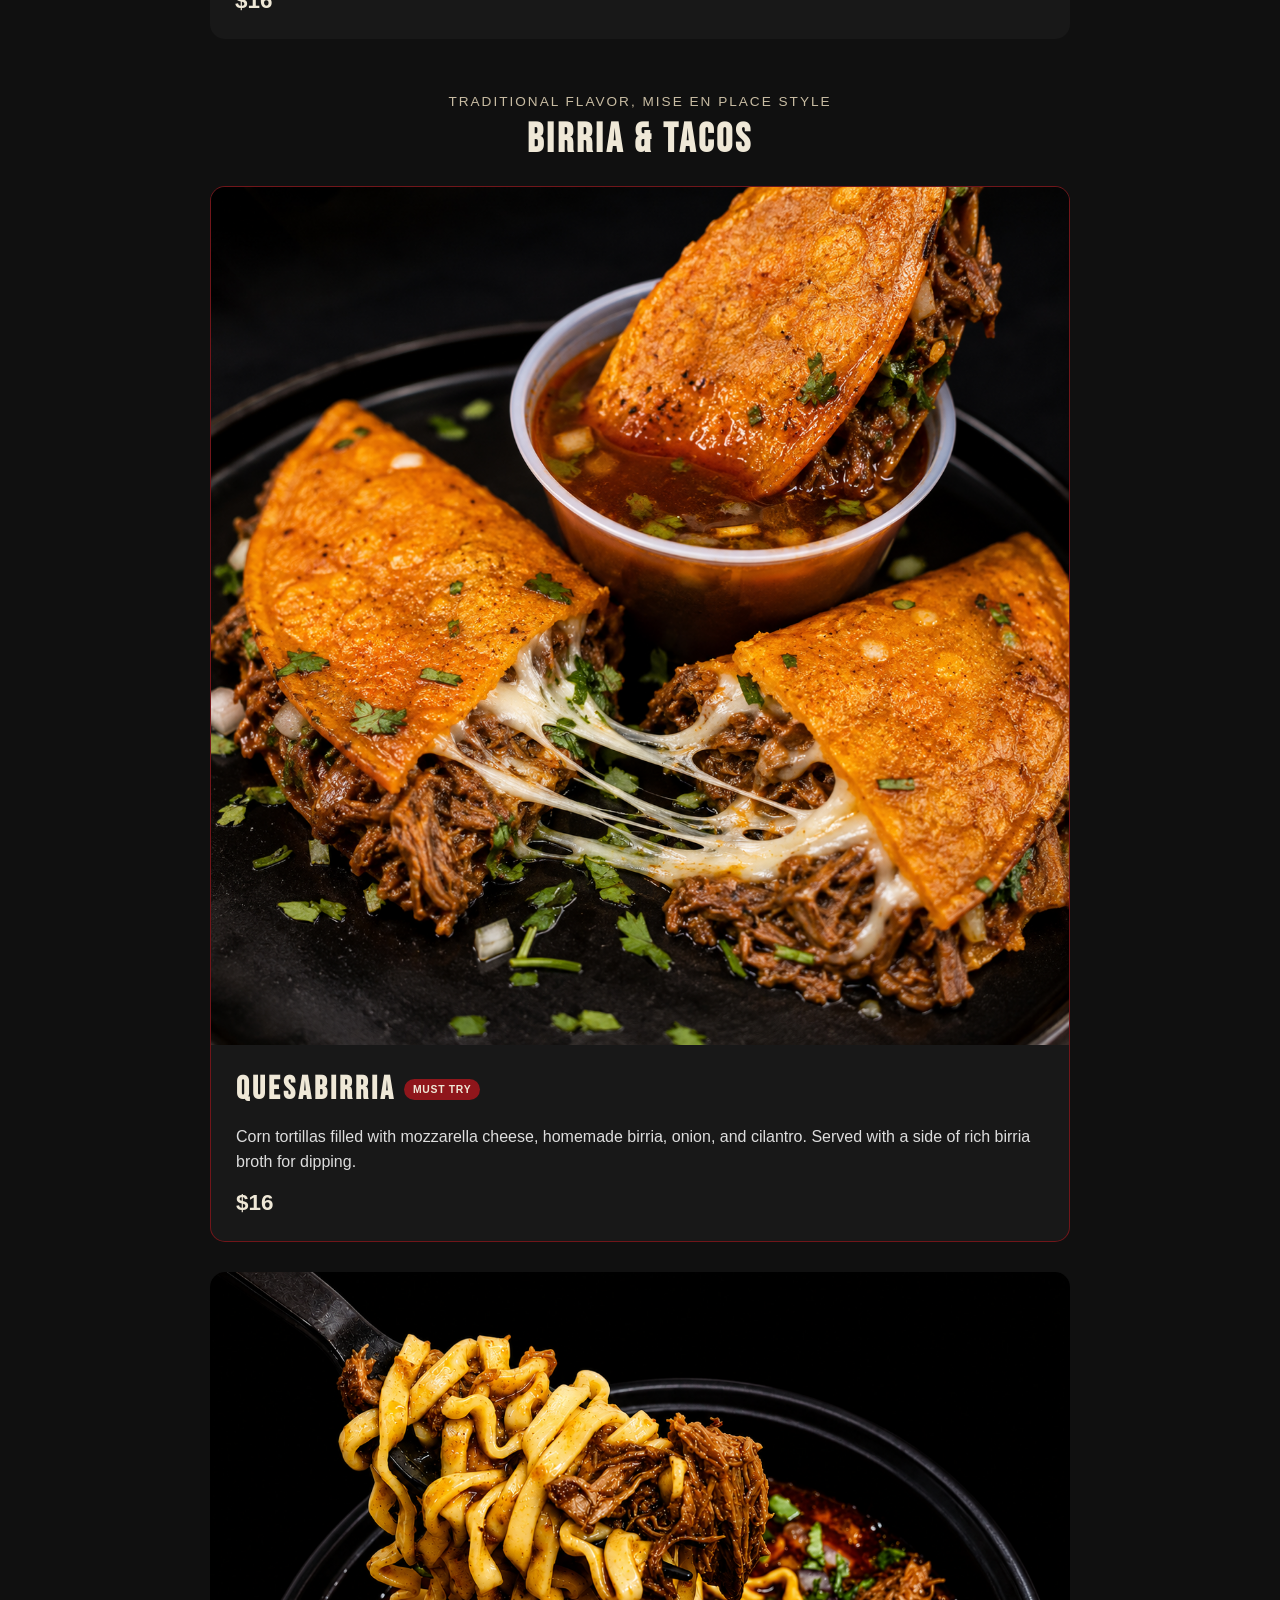
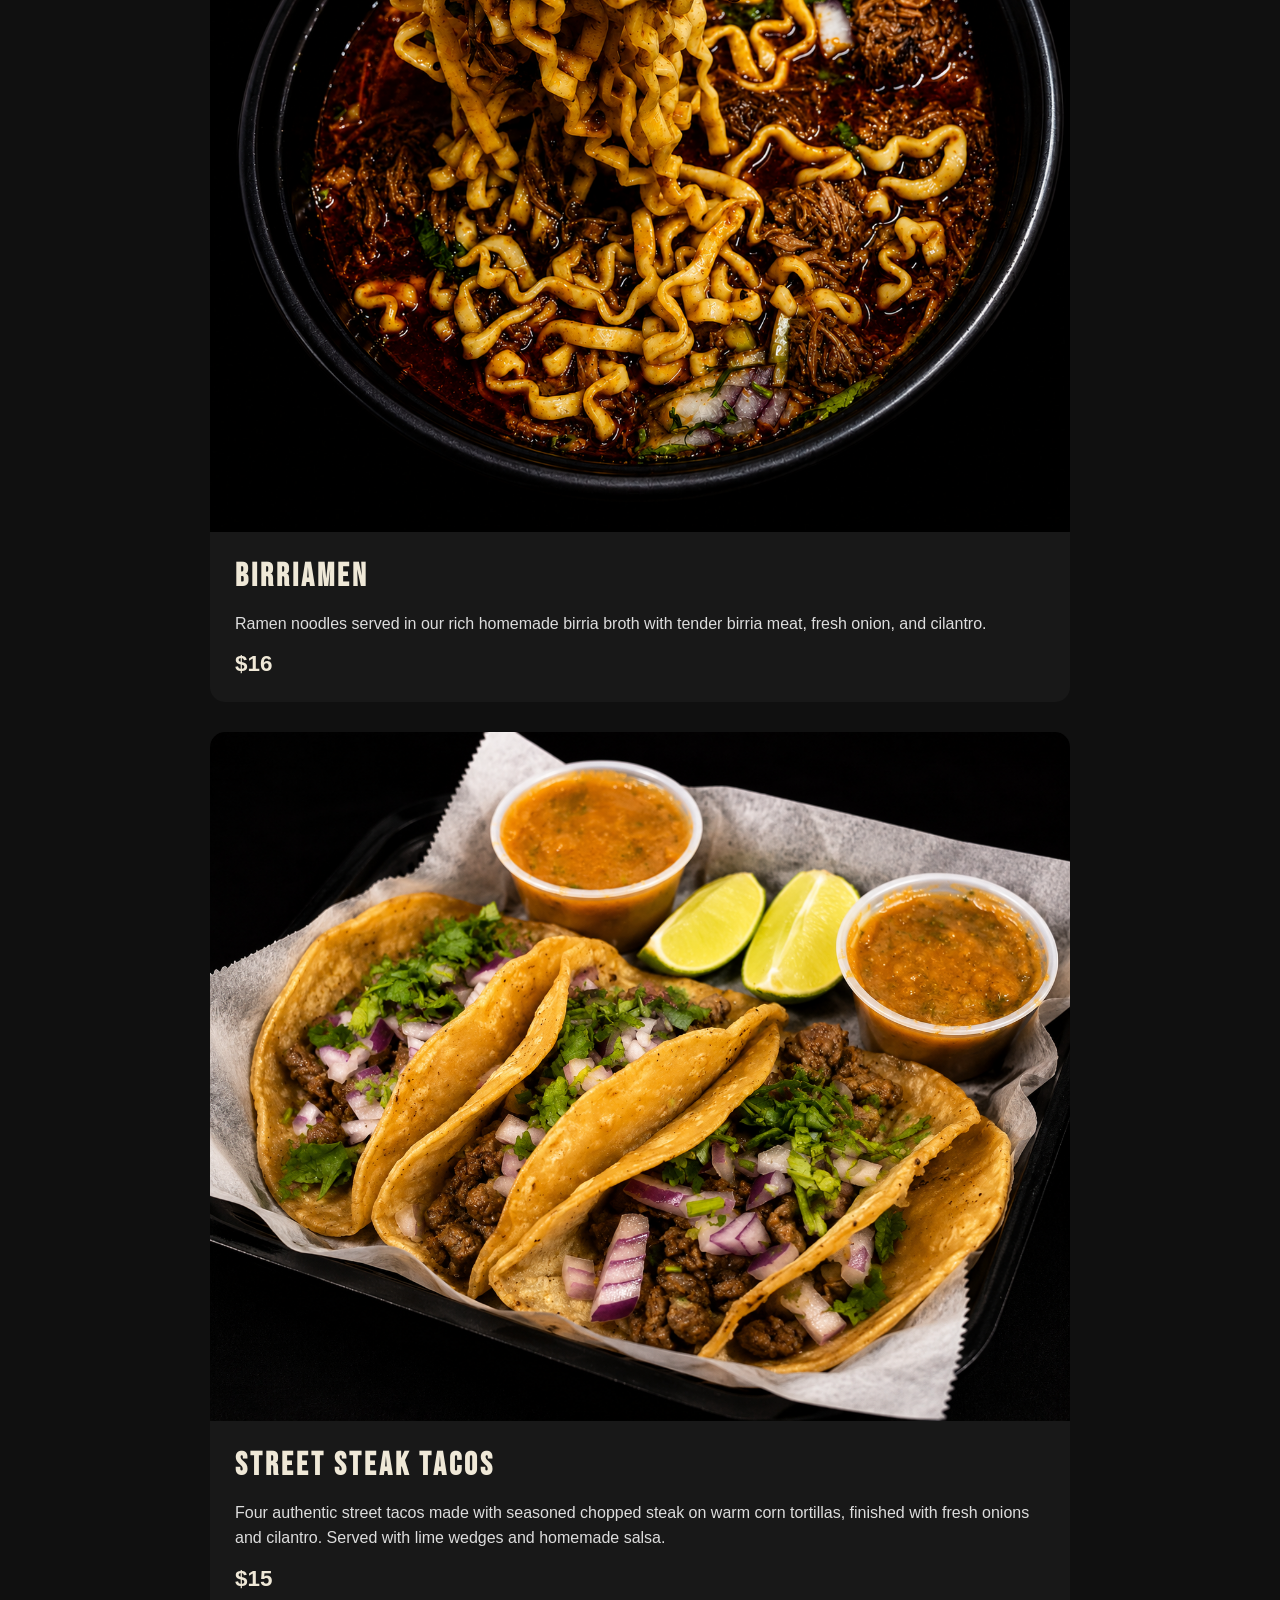
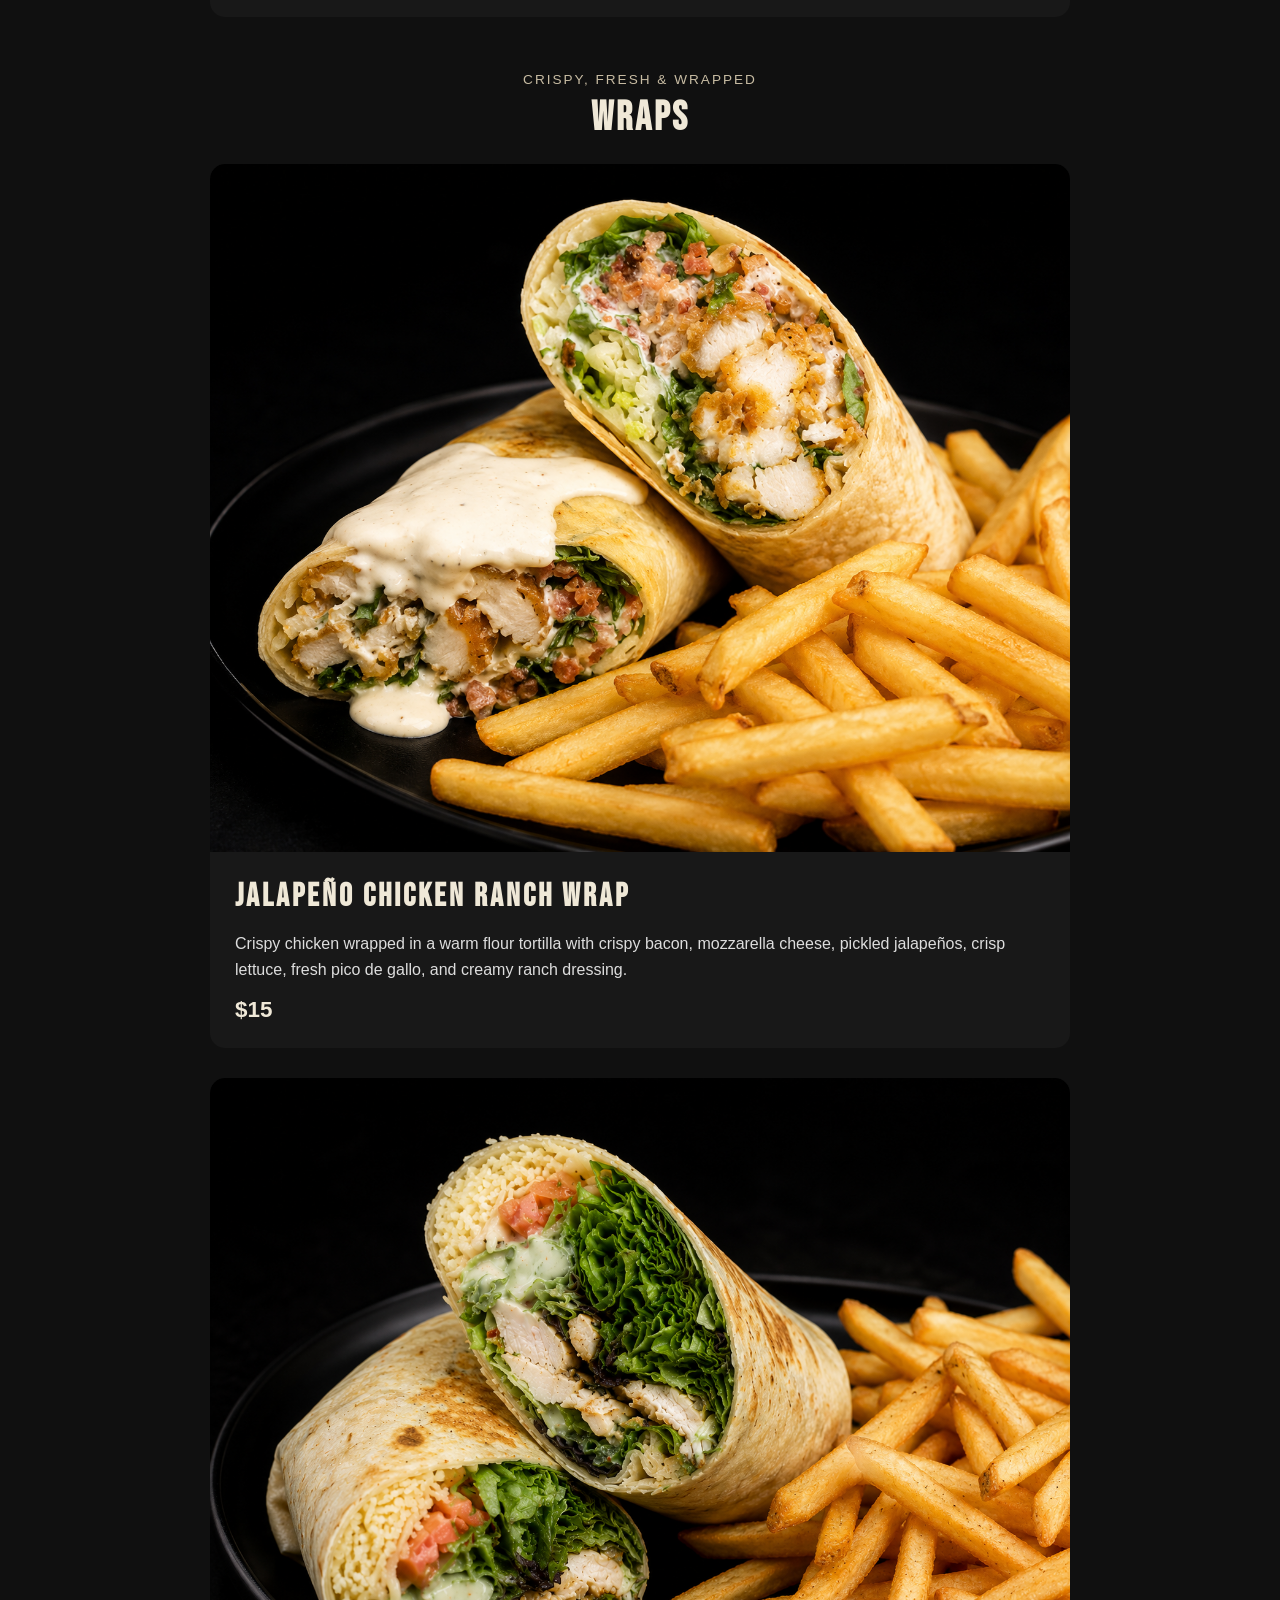
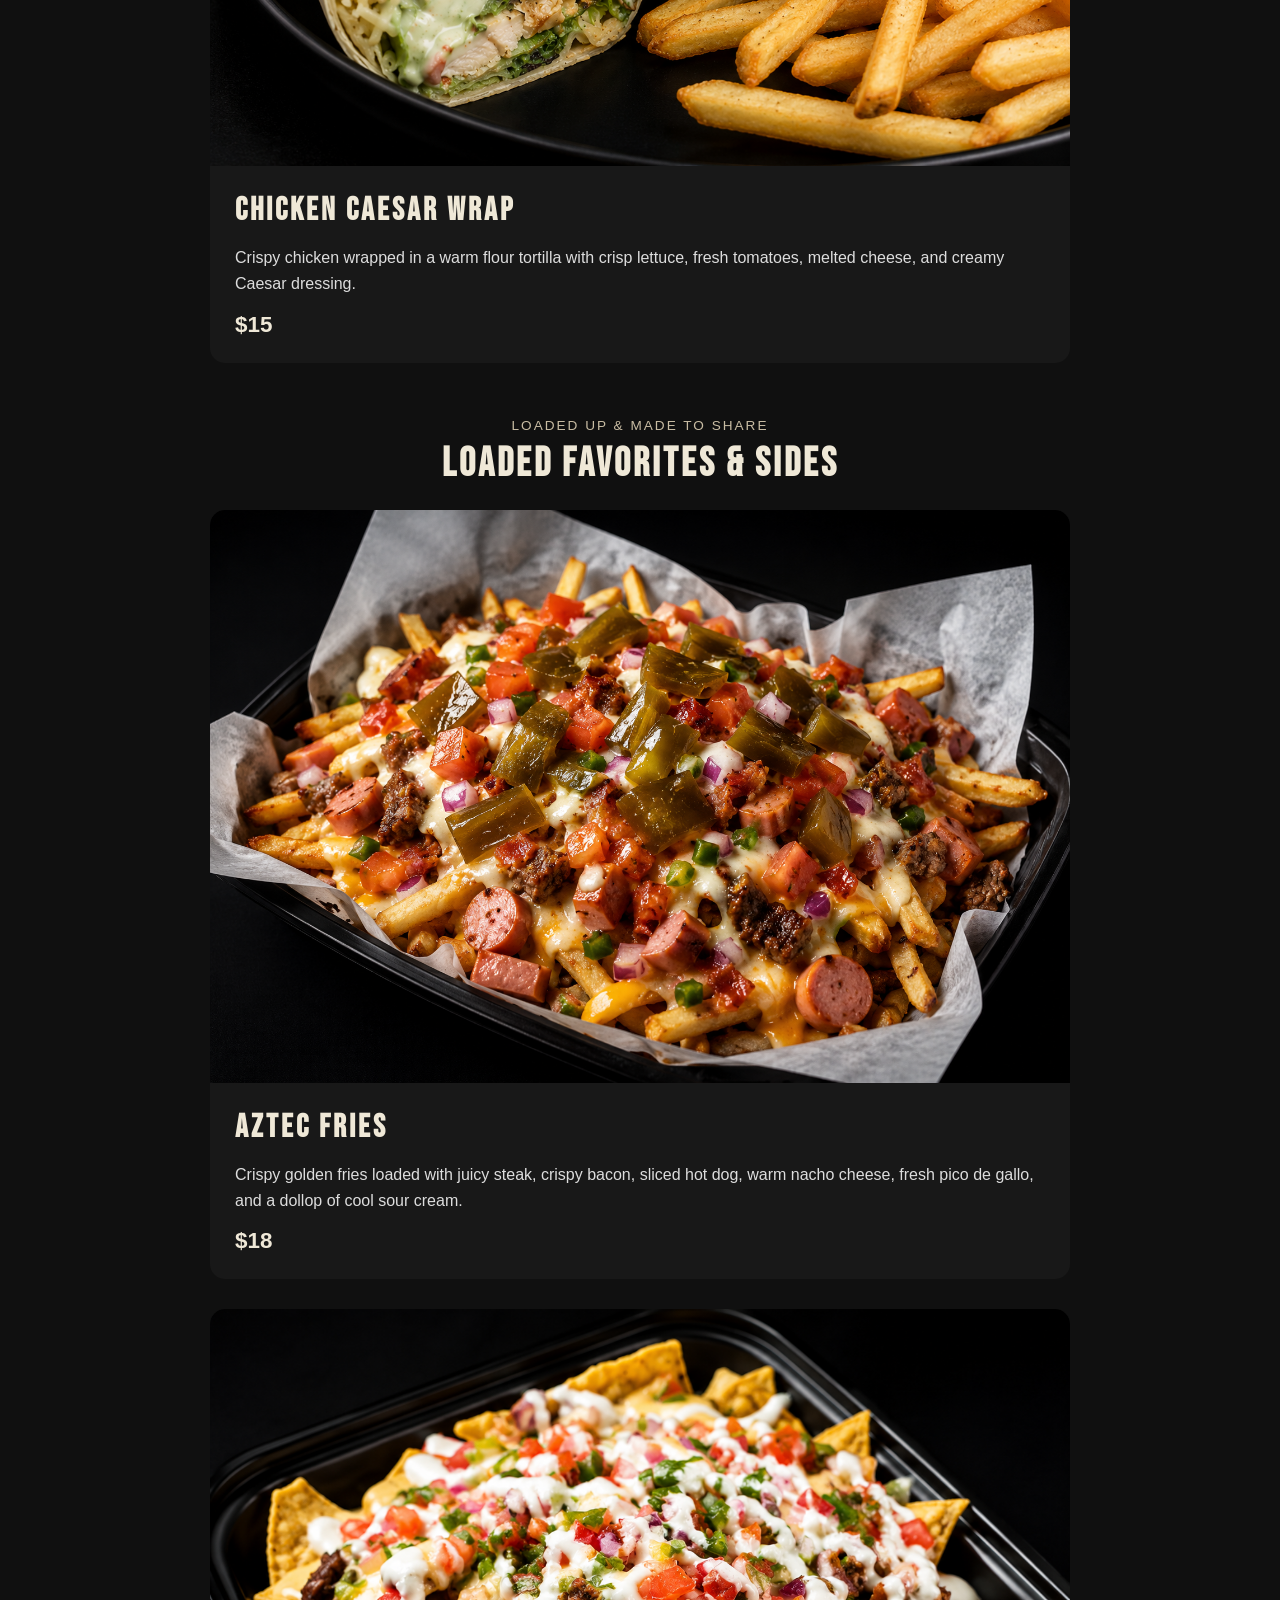
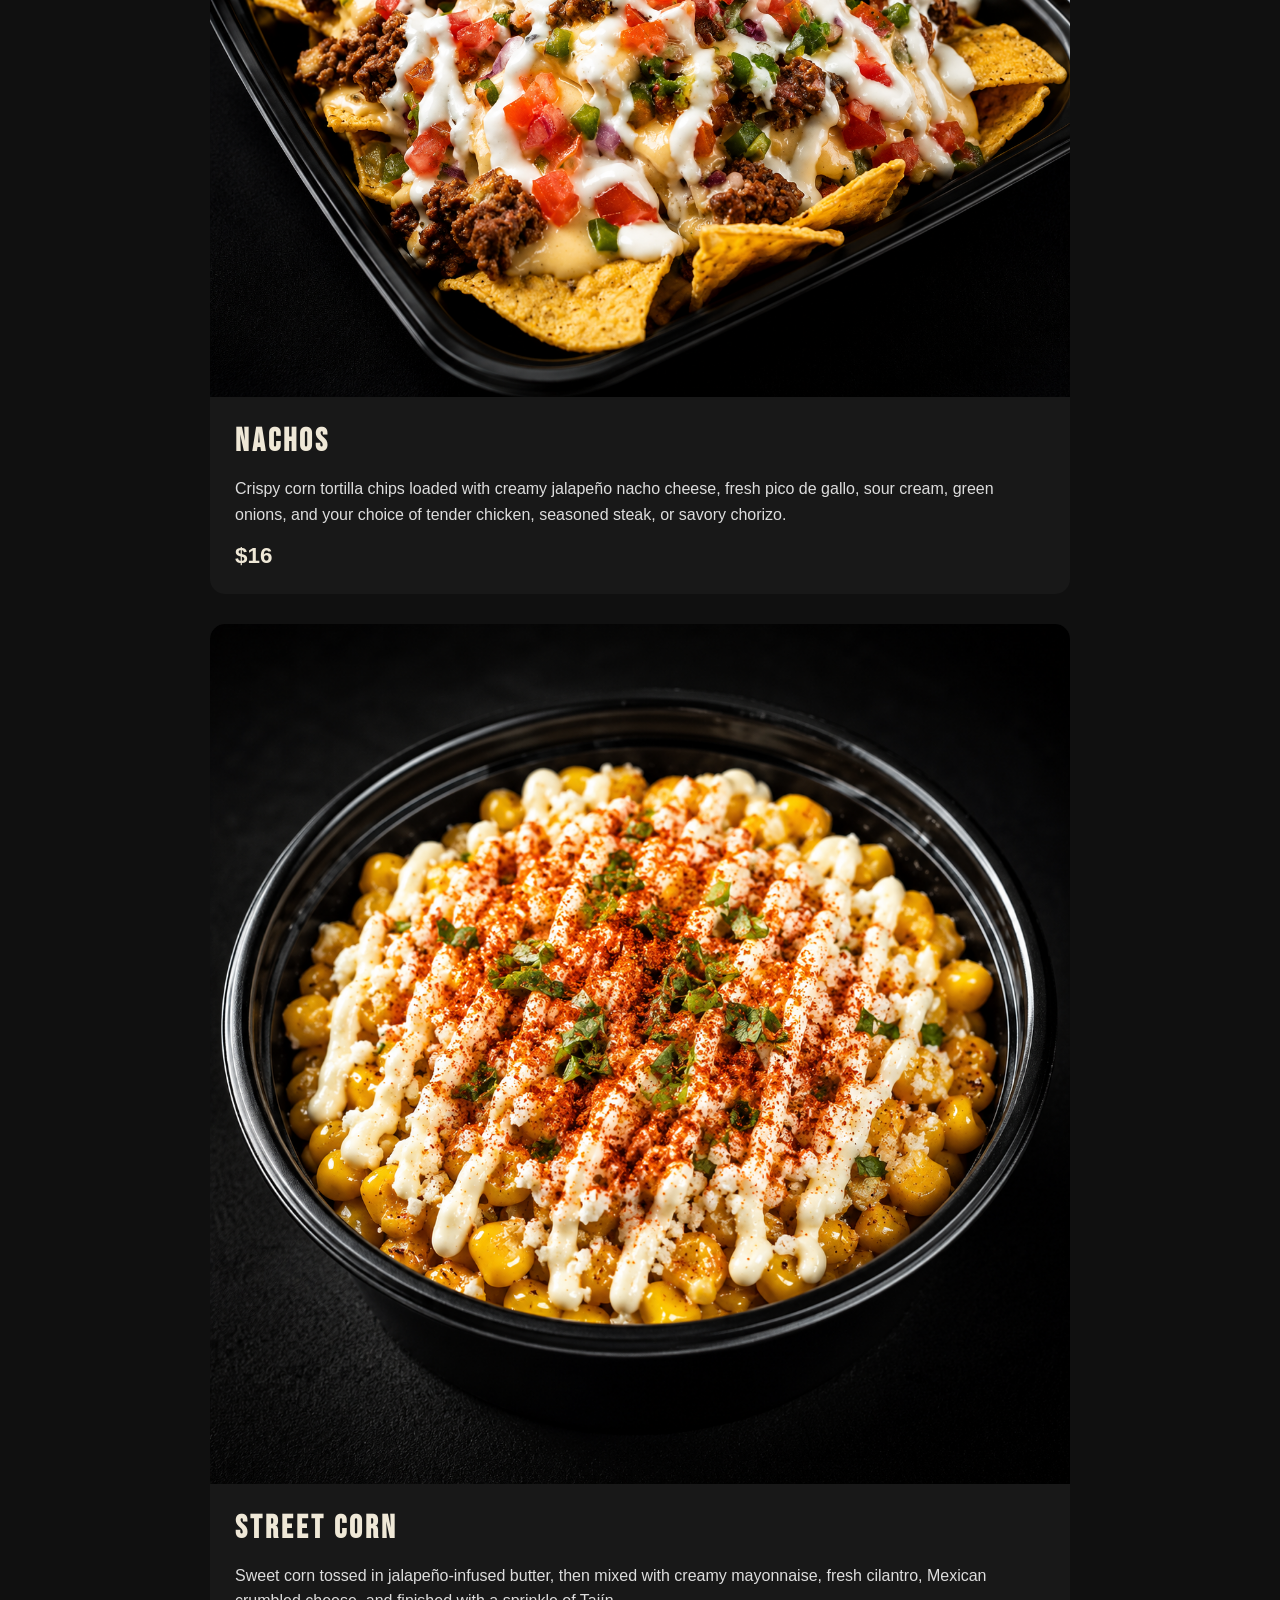
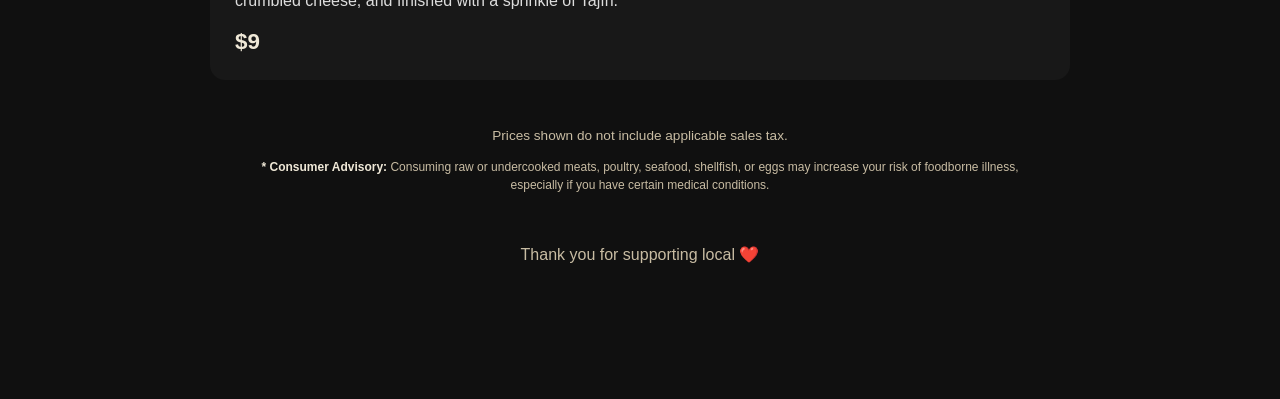
==== commit eaf1e882: "update weekly special, add image" ====
--- a/menu.html
+++ b/menu.html
@@ -287,8 +287,8 @@
     <div class="weekly-special-image">
 
         <img
-            src="images/adoboPorkTorta.PNG"
-            alt="Giant Torta de Chilaquiles with salsa verde, queso fresco and carne asada from Mise En Place"
+            src="images/AlPastoTacis.png"
+            alt="Tacos Al Pastor, four warm corn tortillas filled with tender, flavorful marinated pork al pastor, topped with fresh chopped onions, cilantro, and sweet pineapple for the perfect balance of savory and sweet. Served with lime wedges and homemade salsa."
             loading="lazy"
         >
 
@@ -306,23 +306,22 @@
         <div class="weekly-special-title-row">
 
             <h3>
-                Adobo Pulled Pork Giant Torta
+                Tacos Al Pastor
             </h3>
 
         </div>
 
 
         <p class="weekly-special-description">
-            Tender, slow-cooked shredded pork leg tossed in a rich, 
-            flavorful adobo sauce, served on a toasted Mexican telera roll. 
-            Topped with fresh lettuce, tomato, creamy avocado, sliced red onion, 
-            jalapeños, and sour cream.
+            Four warm corn tortillas filled with tender, flavorful marinated pork al pastor, 
+            topped with fresh chopped onions, cilantro, and sweet pineapple for the perfect balance of savory and sweet. 
+            Served with lime wedges and homemade salsa.
         </p>
 
 
         <div
             class="weekly-special-prices"
-            aria-label="Pulled Pork Torta prices"
+            aria-label="Al Pastor Tacos Price"
         >
 
             <!--<div class="weekly-special-price-option">
@@ -345,7 +344,7 @@
                 </span>-->
 
                 <span class="weekly-special-price-value">
-                    $18.00
+                    $15.00
                 </span>
 
             </div>
